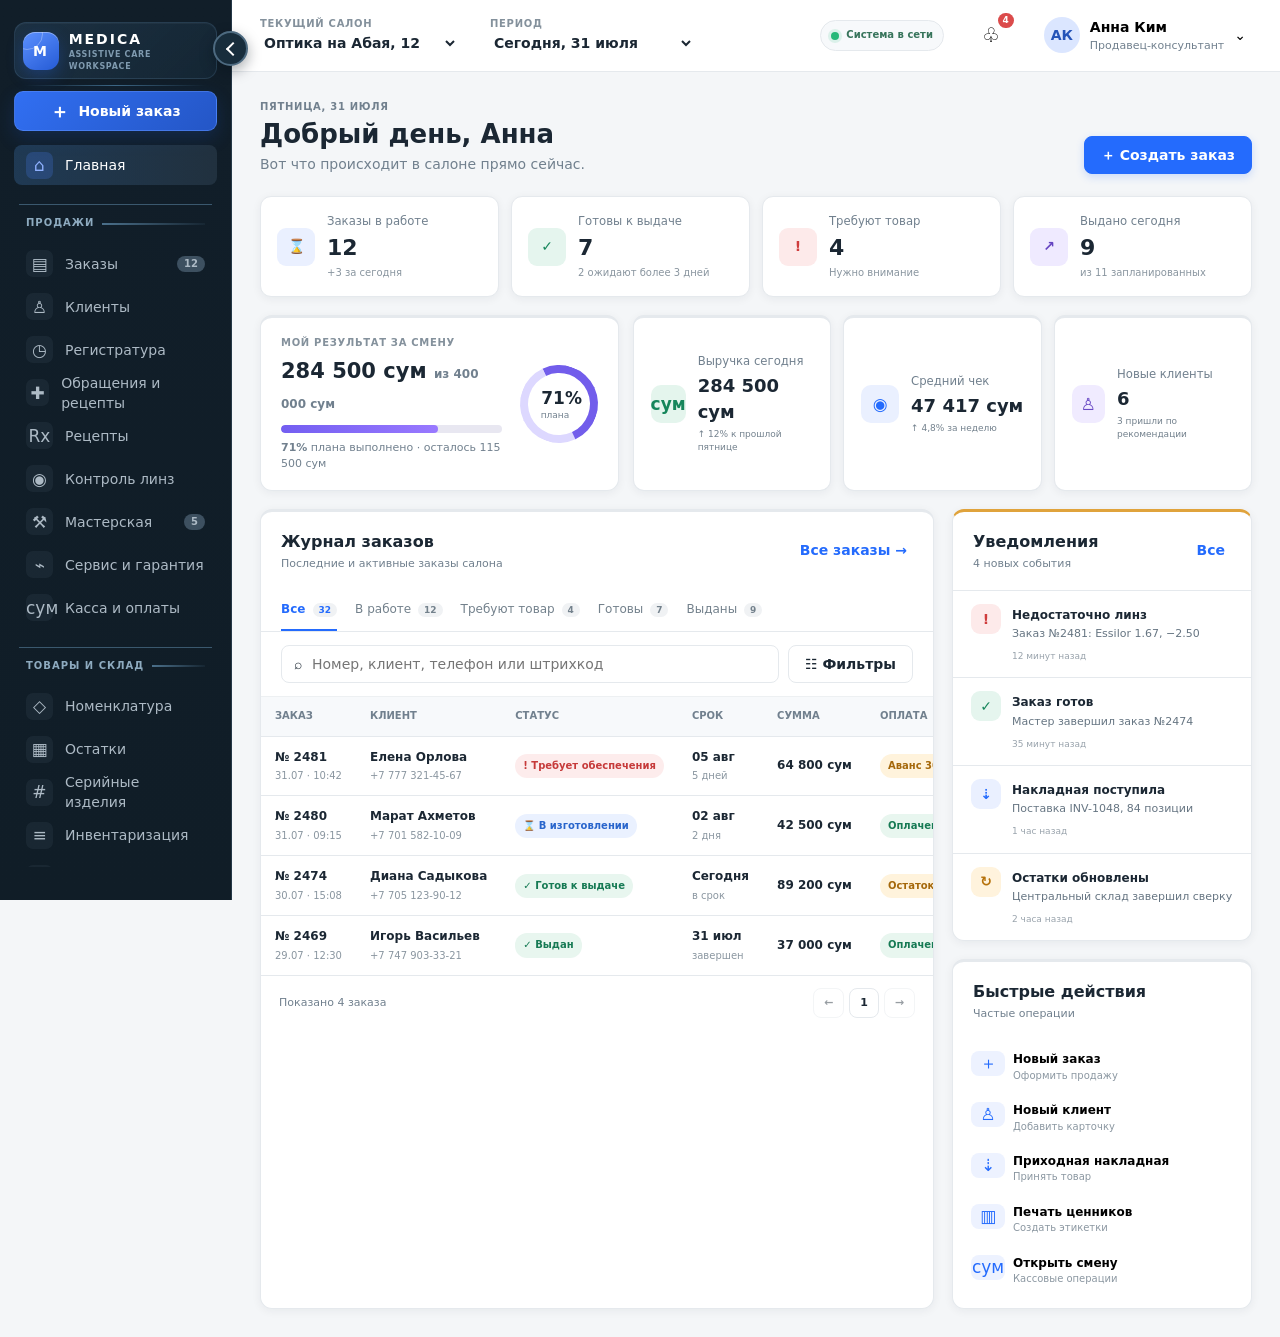
==== Optica-demo.html @ 78da9d7f "feat: expand demo for medical network operations" ====
<!doctype html>
<html lang="ru">
<head>
  <meta charset="UTF-8">
  <meta name="viewport" content="width=device-width, initial-scale=1.0">
  <meta name="description" content="Демо единой системы медицинской, розничной, складской и производственной сети">
  <title>Medica — единая система сети</title>
  <style>
:root{--nav:#14202b;--nav2:#1d2c39;--ink:#1b2733;--muted:#71808e;--line:#e5e9ed;--bg:#f4f6f8;--blue:#246bfd;--green:#1b9c68;--red:#db4b4b;--amber:#d58a16;--purple:#7457d9;--shadow:0 2px 10px rgba(24,39,55,.06)}
*{box-sizing:border-box}body{margin:0;background:var(--bg);color:var(--ink);font:14px/1.45 Inter,ui-sans-serif,system-ui,-apple-system,"Segoe UI",sans-serif}button,input,select,textarea{font:inherit}button{cursor:pointer}.app{min-height:100vh}.sidebar{position:fixed;inset:0 auto 0 0;width:232px;padding:22px 14px;background:var(--nav);color:#d6dee5;z-index:4;transition:.2s}.sidebar.collapsed{width:76px}.sidebar.collapsed .nav-label,.sidebar.collapsed .badge{display:none}.brand{display:flex;align-items:center;gap:10px;padding:0 10px 23px;font-weight:800;letter-spacing:1.5px;color:white}.brand-mark{display:grid;place-items:center;width:34px;height:34px;border-radius:11px;background:#3c77f3}.collapse{position:absolute;top:28px;right:-11px;width:23px;height:23px;border:1px solid #40505e;border-radius:50%;background:var(--nav2);color:white}.sidebar.collapsed .collapse{transform:rotate(180deg)}nav{display:flex;flex-direction:column;gap:3px}.nav-item{position:relative;display:flex;align-items:center;gap:12px;min-height:40px;padding:0 12px;border-radius:8px;color:#adbac5;text-decoration:none}.nav-item>span:first-child{width:20px;text-align:center;font-size:17px}.nav-item:hover,.nav-item.active{color:white;background:#263746}.nav-item.active:before{content:"";position:absolute;left:-14px;width:3px;height:22px;background:#4a82ff;border-radius:0 3px 3px 0}.nav-group{margin:17px 12px 5px;font-size:10px;font-weight:700;letter-spacing:1px;text-transform:uppercase;color:#637584}.badge{margin-left:auto;padding:1px 7px;border-radius:10px;background:#3d5060;font-size:10px}.connection{position:absolute;bottom:20px;display:flex;align-items:center;gap:8px;padding:0 12px;font-size:12px;color:#8da0ad}.connection i{width:8px;height:8px;border-radius:50%;background:#40c989;box-shadow:0 0 0 4px #21493e}main{margin-left:232px;transition:.2s}.sidebar.collapsed+main{margin-left:76px}.topbar{height:72px;padding:0 28px;display:flex;align-items:center;gap:32px;border-bottom:1px solid var(--line);background:white}.eyebrow{display:block;color:#84919c;font-size:10px;font-weight:700;letter-spacing:.7px;text-transform:uppercase}.select-like{padding:2px 0;border:0;background:none;color:var(--ink);font-weight:650}.top-spacer{flex:1}.icon-button{position:relative;border:0;background:transparent;font-size:20px}.notification-button b{position:absolute;top:-7px;right:-8px;padding:1px 5px;border-radius:10px;background:var(--red);color:white;font-size:9px}.profile{display:flex;align-items:center;gap:10px;border:0;background:none;text-align:left}.profile strong,.profile small{display:block}.profile small{color:var(--muted);font-size:11px}.avatar{display:grid;place-items:center;width:36px;height:36px;border-radius:50%;background:#dbe6ff;color:#2554b8;font-weight:750}.content{padding:28px;max-width:1680px;margin:auto}.page{display:none}.page.active{display:block}.page-heading{display:flex;align-items:end;justify-content:space-between;margin-bottom:22px}.page-heading h1{margin:4px 0;font-size:26px;line-height:1.2}.page-heading p{margin:0;color:var(--muted)}.primary,.secondary{min-height:38px;padding:0 16px;border-radius:8px;font-weight:650}.primary{border:1px solid var(--blue);background:var(--blue);color:white;box-shadow:0 3px 8px rgba(36,107,253,.2)}.secondary{border:1px solid #d9e0e5;background:white;color:#46525d}.metrics{display:grid;grid-template-columns:repeat(4,1fr) 1.2fr;gap:12px;margin-bottom:18px}.metric{display:flex;align-items:center;gap:12px;padding:16px;border:1px solid var(--line);border-radius:11px;background:white;box-shadow:var(--shadow);text-align:left}.metric:hover{border-color:#b9c8d7}.metric span:last-child{min-width:0}.metric small,.metric strong,.metric em{display:block}.metric small{color:var(--muted);white-space:nowrap}.metric strong{margin:2px 0;font-size:22px}.metric em{overflow:hidden;color:#89959f;font-size:10px;font-style:normal;text-overflow:ellipsis;white-space:nowrap}.metric-icon,.notice-icon{display:grid;place-items:center;flex:0 0 auto;border-radius:9px;font-weight:800}.metric-icon{width:38px;height:38px}.blue{color:#246bfd;background:#eaf0ff}.green{color:#16865b;background:#e5f5ee}.red{color:#cf3d3d;background:#fdeaea}.amber{color:#b6720b;background:#fff3dd}.purple{color:#6544c1;background:#efeaff}.dashboard-grid{display:grid;grid-template-columns:minmax(650px,1fr) 300px;gap:18px}.card{border:1px solid var(--line);border-radius:12px;background:white;box-shadow:var(--shadow)}.card-title{display:flex;align-items:center;justify-content:space-between;padding:18px 20px}.card-title h2{margin:0;font-size:16px}.card-title p{margin:3px 0 0;color:var(--muted);font-size:11px}.link-button{border:0;background:none;color:var(--blue);font-weight:650}.tabs{display:flex;gap:18px;padding:0 20px;border-bottom:1px solid var(--line)}.tab{padding:11px 0;border:0;border-bottom:2px solid transparent;background:none;color:#73818c;font-size:12px}.tab b{margin-left:3px;padding:2px 6px;border-radius:10px;background:#f0f2f4;font-size:9px}.tab.active{border-color:var(--blue);color:var(--blue);font-weight:700}.table-tools{display:flex;gap:9px;padding:13px 20px}.search{display:flex;align-items:center;gap:8px;flex:1;padding:0 12px;border:1px solid #dce2e6;border-radius:8px;color:#8996a1}.search input{width:100%;height:36px;border:0;outline:0}.table-wrap{overflow:auto}table{width:100%;border-collapse:collapse;white-space:nowrap}th,td{padding:12px 14px;border-top:1px solid #edf0f2;text-align:left}th{background:#fafbfc;color:#7d8994;font-size:10px;text-transform:uppercase}td{font-size:12px}td strong,td small{display:block}td small{margin-top:3px;color:#8a96a0;font-size:10px}.status,.payment{display:inline-flex;align-items:center;padding:5px 8px;border-radius:12px;font-size:10px;font-weight:700}.status.danger{color:#c63a3a;background:#fdecec}.status.info{color:#2965cc;background:#eaf1ff}.status.success,.payment.paid{color:#167a54;background:#e8f6ef}.payment.partial{color:#a5680b;background:#fff3dc}.dots{border:0;background:none;color:#82909c}.right-column{display:flex;flex-direction:column;gap:18px}.notice{display:flex;gap:11px;padding:13px 18px;border-top:1px solid #edf0f2}.notice-icon{width:30px;height:30px}.notice strong{font-size:12px}.notice p{margin:2px 0;color:#667582;font-size:11px}.notice small{color:#99a3ac;font-size:9px}.quick-actions{padding-bottom:10px}.quick-actions>button{display:grid;grid-template-columns:34px 1fr;column-gap:8px;width:calc(100% - 20px);margin:3px 10px;padding:8px;border:0;border-radius:8px;background:white;text-align:left}.quick-actions>button:hover{background:#f5f7f9}.quick-actions>button span{grid-row:1/3;display:grid;place-items:center;border-radius:8px;background:#edf2ff;color:var(--blue);font-size:17px}.quick-actions b{font-size:12px}.quick-actions small{color:#8b97a1;font-size:10px}.module-page{min-height:calc(100vh - 72px)}.empty-state{padding:70px;text-align:center}.empty-state>span{font-size:42px;color:#8091a0}.empty-state h2{margin-bottom:5px}.empty-state>p{max-width:600px;margin:0 auto;color:var(--muted)}.feature-list{display:flex;flex-wrap:wrap;justify-content:center;gap:8px;margin-top:24px}.feature-list span{padding:7px 11px;border-radius:15px;background:#edf2ff;color:#315fae;font-size:12px}dialog{width:min(680px,calc(100% - 30px));padding:0;border:0;border-radius:14px;box-shadow:0 24px 70px rgba(11,24,37,.28)}dialog::backdrop{background:rgba(11,23,34,.55)}dialog header,dialog footer{display:flex;align-items:center;justify-content:space-between;padding:18px 22px;border-bottom:1px solid var(--line)}dialog h2{margin:2px 0}dialog footer{justify-content:flex-end;gap:10px;border-top:1px solid var(--line);border-bottom:0}.steps{display:flex;justify-content:space-between;margin:0;padding:18px 22px;list-style:none;background:#f7f9fa}.steps li{color:#88949e;font-size:11px}.steps b{display:inline-grid;place-items:center;width:22px;height:22px;margin-right:4px;border-radius:50%;background:#dfe5e9}.steps .active{color:var(--blue);font-weight:700}.steps .active b{background:var(--blue);color:white}.form-section{padding:24px}.form-section h3{margin-top:0}.search.large{margin-bottom:15px}.client-row{display:flex;align-items:center;gap:10px;padding:12px;border:1px solid var(--line);border-radius:9px}.client-row div{flex:1}.client-row strong,.client-row small{display:block}.client-row small{color:var(--muted)}.form-section>.link-button{margin-top:14px}.toast{position:fixed;right:24px;bottom:24px;z-index:10;padding:12px 17px;border-radius:8px;background:#14202b;color:white;opacity:0;transform:translateY(15px);transition:.2s;pointer-events:none}.toast.show{opacity:1;transform:none}
@media(max-width:1150px){.metrics{grid-template-columns:repeat(3,1fr)}.dashboard-grid{grid-template-columns:1fr}.right-column{display:grid;grid-template-columns:1fr 1fr}}@media(max-width:780px){.sidebar{width:76px}.sidebar .nav-label,.sidebar .badge{display:none}main,.sidebar.collapsed+main{margin-left:76px}.topbar>div:nth-child(2),.profile span:nth-child(2){display:none}.content{padding:18px}.metrics{grid-template-columns:1fr 1fr}.dashboard-grid{display:block}.right-column{display:block}.right-column .card{margin-top:15px}.tabs{overflow:auto}.page-heading{align-items:flex-start;gap:15px}.page-heading h1{font-size:21px}}
.data-card{overflow:hidden}.module-toolbar{display:flex;gap:10px;padding:16px 18px;border-bottom:1px solid var(--line)}.module-toolbar .search{max-width:430px}.data-grid{display:grid;grid-template-columns:repeat(3,minmax(220px,1fr));gap:14px;padding:18px}.item-card{position:relative;padding:18px;border:1px solid var(--line);border-radius:10px;background:#fff}.item-card:hover{border-color:#b9c8d7;box-shadow:var(--shadow)}.item-card h3{margin:8px 0 2px;font-size:15px}.item-card p{margin:2px 0;color:var(--muted);font-size:12px}.item-card .item-meta{display:flex;justify-content:space-between;gap:8px;margin-top:15px;padding-top:12px;border-top:1px solid var(--line)}.item-card .item-actions{display:flex;gap:6px;margin-top:12px}.item-actions button{flex:1;padding:7px;border:1px solid var(--line);border-radius:7px;background:#fff;color:#52616d;font-size:11px}.item-actions button:hover{border-color:#aebbc5;background:#f8fafb}.tag{display:inline-flex;padding:4px 8px;border-radius:12px;background:#edf2ff;color:#315fae;font-size:10px;font-weight:700}.tag.green{background:#e5f5ee}.tag.amber{background:#fff3dd}.tag.red{background:#fdeaea}.empty-results{grid-column:1/-1;padding:50px;text-align:center;color:var(--muted)}.form-grid{display:grid;grid-template-columns:1fr 1fr;gap:15px}.form-grid label{display:flex;flex-direction:column;gap:6px;color:#596873;font-size:12px;font-weight:650}.form-grid label.full{grid-column:1/-1}.form-grid input,.form-grid select,.form-grid textarea{width:100%;min-height:40px;padding:9px 11px;border:1px solid #d7dfe5;border-radius:8px;background:#fff;color:var(--ink);outline:none}.form-grid input:focus,.form-grid select:focus,.form-grid textarea:focus{border-color:var(--blue);box-shadow:0 0 0 3px rgba(36,107,253,.1)}.form-error{min-height:18px;margin:12px 0 0;color:var(--red);font-size:12px}.profile-editor{display:grid;grid-template-columns:150px 1fr;gap:26px;padding:24px}.avatar-editor{display:flex;align-items:center;flex-direction:column;gap:8px;text-align:center}.avatar-large{width:90px;height:90px;background-size:cover;background-position:center;font-size:24px;cursor:pointer}.avatar-editor small{color:var(--muted);font-size:10px}.profile .avatar.has-image,.avatar-large.has-image{color:transparent;background-size:cover;background-position:center}.detail-list{display:grid;grid-template-columns:1fr 1fr;gap:12px}.detail-list div{padding:12px;border-radius:8px;background:#f5f7f9}.detail-list small,.detail-list strong{display:block}.detail-list small{color:var(--muted)}.analytics-grid{display:grid;grid-template-columns:repeat(4,1fr);gap:14px}.chart-card{padding:20px}.bars{display:flex;align-items:flex-end;gap:10px;height:170px;margin-top:20px}.bars i{flex:1;min-width:20px;border-radius:6px 6px 0 0;background:linear-gradient(#4d82f5,#285fd7)}.switch{display:flex;align-items:center;justify-content:space-between;padding:14px 0;border-bottom:1px solid var(--line)}.switch input{width:38px;height:20px}.file-drop{padding:30px;border:2px dashed #cfd8df;border-radius:10px;text-align:center;color:var(--muted)}
@media(max-width:1050px){.data-grid{grid-template-columns:1fr 1fr}.analytics-grid{grid-template-columns:1fr 1fr}}@media(max-width:680px){.data-grid,.form-grid,.profile-editor,.detail-list{grid-template-columns:1fr}.form-grid label.full{grid-column:auto}.profile-editor{justify-items:stretch}.analytics-grid{grid-template-columns:1fr}}
.topbar select.select-like{max-width:210px;appearance:auto}.table-footer{display:flex;align-items:center;justify-content:space-between;padding:12px 18px;border-top:1px solid var(--line);color:var(--muted);font-size:11px}.table-footer div{display:flex;gap:5px}.table-footer .secondary{min-height:30px;padding:0 10px}.table-footer button:disabled{cursor:not-allowed;opacity:.45}.work-board{display:grid;grid-template-columns:repeat(4,1fr);gap:12px}.work-column{min-height:420px;padding:12px;border-radius:11px;background:#e9edf1}.work-column header{display:flex;justify-content:space-between;margin-bottom:10px;padding:4px 2px;font-weight:750}.work-ticket{margin-bottom:10px;padding:14px;border:1px solid var(--line);border-radius:9px;background:white;box-shadow:var(--shadow)}.work-ticket h3{margin:5px 0;font-size:13px}.work-ticket p{margin:3px 0;color:var(--muted);font-size:11px}.work-ticket button{width:100%;margin-top:10px;padding:7px;border:1px solid #d6dfe5;border-radius:7px;background:#f8fafb;color:#41515e}.cash-actions{display:flex;gap:10px;margin:18px 0}.activity-list{margin-top:18px;border-top:1px solid var(--line)}.activity-row{display:flex;align-items:center;justify-content:space-between;padding:12px 0;border-bottom:1px solid var(--line)}.activity-row small,.activity-row strong{display:block}.activity-row small{color:var(--muted)}.role-grid{display:grid;grid-template-columns:repeat(3,1fr);gap:12px}.role-card{padding:18px}.role-card .avatar{margin-bottom:12px}.role-card h3{margin:4px 0}.role-card p{margin:2px 0;color:var(--muted);font-size:11px}@media(max-width:1100px){.work-board{grid-template-columns:1fr 1fr}.role-grid{grid-template-columns:1fr 1fr}}@media(max-width:680px){.work-board,.role-grid{grid-template-columns:1fr}}

</style>
  <style>
.sidebar{background:linear-gradient(180deg,#111e29 0%,#172938 58%,#101d27 100%);border-right:1px solid #253847}.sidebar nav{padding-bottom:58px}.sidebar-create{display:flex;align-items:center;justify-content:center;gap:9px;width:100%;min-height:40px;margin:0 0 14px;border:1px solid rgba(103,151,255,.45);border-radius:9px;background:linear-gradient(135deg,#316ff2,#2456c6);color:#fff;font-weight:750;box-shadow:0 7px 18px rgba(28,83,195,.22)}.sidebar-create>span:first-child{font-size:19px}.nav-group{display:flex;align-items:center;gap:8px;margin:16px 5px 5px;padding:11px 7px 5px;border-top:1px solid rgba(160,184,201,.13);color:#7892a5}.nav-group:after{content:"";height:1px;flex:1;background:rgba(160,184,201,.12)}.nav-item>span:first-child{display:grid;place-items:center;width:27px;height:27px;border-radius:7px;background:rgba(154,181,202,.07);transition:.2s}.nav-item:hover>span:first-child,.nav-item.active>span:first-child{background:rgba(74,130,255,.22);color:#8fb1ff}.nav-item.active{background:linear-gradient(90deg,rgba(62,116,174,.32),rgba(38,55,70,.75))}.connection{left:14px;right:14px;bottom:14px;padding:9px 12px;border:1px solid rgba(137,174,196,.12);border-radius:8px;background:#10212c}.sidebar.collapsed .sidebar-create{padding:0}.metrics{grid-template-columns:repeat(4,1fr)}
.performance-row{display:grid;grid-template-columns:1.1fr 1.9fr;gap:14px;margin-bottom:18px}.personal-kpi{display:flex;align-items:center;justify-content:space-between;padding:18px 20px;border-top:3px solid #6b5be7;background:linear-gradient(135deg,#fff 60%,#f1efff)}.kpi-copy{flex:1}.kpi-copy h2{margin:5px 0 8px;font-size:21px}.kpi-copy h2 small{color:var(--muted);font-size:12px;font-weight:600}.kpi-copy p{margin:7px 0 0;color:var(--muted);font-size:11px}.progress{height:8px;overflow:hidden;border-radius:8px;background:#e8e7f1}.progress i{display:block;height:100%;border-radius:8px;background:linear-gradient(90deg,#735ef1,#9979ff)}.kpi-ring{display:grid;place-items:center;width:78px;height:78px;margin-left:18px;border:8px solid #ddd8ff;border-top-color:#725deb;border-right-color:#725deb;border-radius:50%;transform:rotate(20deg)}.kpi-ring>*{transform:rotate(-20deg)}.kpi-ring strong{align-self:end;font-size:17px}.kpi-ring small{align-self:start;color:var(--muted);font-size:9px}.business-metrics{display:grid;grid-template-columns:repeat(3,1fr);gap:12px}.business-card{display:flex;align-items:center;gap:12px;padding:17px;border:1px solid var(--line);border-top:3px solid;border-radius:11px;background:#fff;box-shadow:var(--shadow)}.business-card>span{display:grid;place-items:center;width:38px;height:38px;border-radius:10px;font-size:17px;font-weight:800}.business-card small,.business-card strong,.business-card em{display:block}.business-card small{color:var(--muted)}.business-card strong{margin:3px 0;font-size:18px}.business-card em{color:#73818d;font-size:9px;font-style:normal}.tone-green{border-top-color:#24a873}.tone-green>span{color:#16865b;background:#e4f5ed}.tone-blue{border-top-color:#3478ed}.tone-blue>span{color:#246bfd;background:#eaf0ff}.tone-purple{border-top-color:#7b60dd}.tone-purple>span{color:#6848c4;background:#f0ebff}.orders-card{border-top:3px solid #3a78e8}.right-column>.card:first-child{border-top:3px solid #e0a33c}.quick-actions{border-top:3px solid #5e86d8}
.sms-button{display:inline-grid;place-items:center;width:31px;height:30px;border:1px solid #d4e0f5;border-radius:8px;background:#edf3ff;color:#2e66c4;font-size:14px}.sms-button:hover{background:#dfeaff}.sms-recipient{display:flex;align-items:center;gap:11px;margin-bottom:18px;padding:12px;border-radius:9px;background:#f3f6f9}.sms-recipient strong,.sms-recipient small{display:block}.sms-recipient small{color:var(--muted)}.sms-field{display:flex;flex-direction:column;gap:6px;margin:13px 0;color:#596873;font-size:12px;font-weight:650}.sms-field select,.sms-field textarea{padding:10px;border:1px solid #d7dfe5;border-radius:8px;resize:vertical}.sms-counter{display:flex;justify-content:space-between;color:var(--muted);font-size:10px}
.procurement-panel{margin-bottom:14px;padding:0;overflow:hidden;border-top:3px solid #e19b2f}.procurement-head{display:flex;align-items:center;justify-content:space-between;padding:18px 20px;background:linear-gradient(90deg,#fff9ef,#fff)}.procurement-head h2{margin:0;font-size:16px}.procurement-head p{margin:3px 0 0;color:var(--muted);font-size:11px}.procurement-list{display:grid;grid-template-columns:repeat(3,1fr);gap:10px;padding:0 18px 18px}.procurement-item{padding:13px;border:1px solid #f0dfc2;border-radius:9px;background:#fffdfa}.procurement-item strong,.procurement-item small{display:block}.procurement-item small{margin:3px 0 10px;color:var(--muted)}.procurement-item button{width:100%;padding:7px;border:1px solid #eccb91;border-radius:7px;background:#fff4df;color:#9b6513;font-weight:700}
.report-filterbar{display:flex;align-items:center;gap:10px;margin-bottom:14px;padding:13px 16px;border-left:4px solid #4c7fe8}.report-filterbar label{color:var(--muted);font-size:11px}.report-filterbar select{margin-left:6px;padding:7px 28px 7px 9px;border:1px solid var(--line);border-radius:7px;background:white}.analytics-grid .chart-card:nth-child(1){border-top:3px solid #2c9c70}.analytics-grid .chart-card:nth-child(2){border-top:3px solid #4279e8}.analytics-grid .chart-card:nth-child(3){border-top:3px solid #7c5bd9}.analytics-grid .chart-card:nth-child(4){border-top:3px solid #e19b35}.chart-delta{display:block;margin-top:4px;color:#16865b;font-size:10px}.chart-layout{display:grid;grid-template-columns:2fr 1fr;gap:14px;margin-top:14px}.line-chart{padding:20px;border-top:3px solid #4279e8}.chart-legend{display:flex;gap:18px;margin:8px 0;color:var(--muted);font-size:10px}.chart-legend i{display:inline-block;width:8px;height:8px;margin-right:5px;border-radius:50%}.line-svg{width:100%;height:230px}.donut-card{padding:20px;border-top:3px solid #7c5bd9}.donut{display:grid;place-items:center;width:150px;height:150px;margin:22px auto;border-radius:50%;background:conic-gradient(#3978e8 0 46%,#6f56d9 46% 74%,#26a775 74% 91%,#e4a33b 91%);position:relative}.donut:after{content:"";position:absolute;width:86px;height:86px;border-radius:50%;background:white}.donut strong{z-index:1;font-size:20px}.donut-legend{display:grid;grid-template-columns:1fr 1fr;gap:8px;font-size:10px}.donut-legend span:before{content:"";display:inline-block;width:7px;height:7px;margin-right:5px;border-radius:50%;background:#3978e8}.rank-table{margin-top:14px;border-top:3px solid #28a477}.rank-table td:first-child{font-weight:750}.module-page[data-theme="sales"] .page-heading{padding-left:14px;border-left:4px solid #3978e8}.module-page[data-theme="stock"] .page-heading{padding-left:14px;border-left:4px solid #df9c34}.module-page[data-theme="manage"] .page-heading{padding-left:14px;border-left:4px solid #775bd7}
@media(max-width:1200px){.performance-row{grid-template-columns:1fr}.business-metrics{grid-template-columns:repeat(3,1fr)}.chart-layout{grid-template-columns:1fr}.procurement-list{grid-template-columns:1fr 1fr}}@media(max-width:780px){.business-metrics,.procurement-list{grid-template-columns:1fr}.performance-row{display:block}.personal-kpi{margin-bottom:12px}.kpi-ring{display:none}}
.sidebar{overflow:visible}.sidebar nav{max-height:calc(100vh - 178px);padding-bottom:10px;overflow-y:auto;scrollbar-width:thin;scrollbar-color:#345168 transparent}.brand{position:relative;min-height:50px;margin:0 0 12px;padding:6px 8px;border:1px solid rgba(114,157,194,.18);border-radius:12px;background:linear-gradient(135deg,rgba(70,117,158,.22),rgba(25,48,65,.45));box-shadow:inset 0 1px rgba(255,255,255,.04)}.brand:after{content:"";position:absolute;inset:auto 10px -8px;height:1px;background:linear-gradient(90deg,transparent,#3c6685,transparent)}.brand-mark{position:relative;overflow:hidden;width:38px;height:38px;border-radius:12px;background:linear-gradient(145deg,#5c90ff,#255bd5);box-shadow:0 6px 16px rgba(34,87,199,.35),inset 0 1px rgba(255,255,255,.35)}.brand-mark:before{content:"";position:absolute;inset:-14px auto auto -12px;width:30px;height:30px;border:1px solid rgba(255,255,255,.3);border-radius:50%}.brand-mark i{position:relative;font-style:normal}.brand-copy{display:flex;flex-direction:column;gap:0}.brand-copy strong{font-size:14px;letter-spacing:2px}.brand-copy small{color:#7f9aaf;font-size:8px;font-weight:600;letter-spacing:.7px;text-transform:uppercase}.collapse{top:31px;right:-17px;display:grid;place-items:center;width:35px;height:35px;border:2px solid #4d6a80;background:#182d3c;box-shadow:0 5px 14px rgba(5,15,23,.35);font-size:21px;z-index:7}.collapse:hover{border-color:#7ea3bd;background:#234157}.nav-group{border-top:1px solid #3a586e;color:#8eabc0}.nav-group:after{height:2px;background:linear-gradient(90deg,#4b708b,rgba(75,112,139,.1))}.online-status{display:flex;align-items:center;gap:7px;padding:7px 10px;border:1px solid #dce7e2;border-radius:16px;background:#f2faf6;color:#37745b;font-size:10px;font-weight:700;white-space:nowrap}.online-status i{width:8px;height:8px;border-radius:50%;background:#25b878;box-shadow:0 0 0 3px rgba(37,184,120,.13)}.mobile-menu,.sidebar-overlay{display:none}
@media(max-width:780px){body{overflow-x:hidden}body.menu-open{overflow:hidden}.sidebar{width:min(82vw,300px)!important;transform:translateX(-105%);box-shadow:12px 0 35px rgba(8,20,29,.32);transition:transform .25s ease;z-index:20}.sidebar.open{transform:translateX(0)}.sidebar nav{max-height:calc(100vh - 174px)}.sidebar .nav-label,.sidebar .badge{display:flex!important}.sidebar .badge{margin-left:auto}.sidebar .collapse{top:20px;right:12px;width:38px;height:38px;transform:rotate(0)!important;font-size:0}.sidebar .collapse:after{content:"×";font-size:24px}.sidebar-create{justify-content:center}.sidebar-overlay{position:fixed;inset:0;z-index:19;background:rgba(11,23,32,.48);opacity:0;pointer-events:none;transition:opacity .25s;display:block}.sidebar.open~.sidebar-overlay{opacity:1;pointer-events:auto}main,.sidebar.collapsed+main{margin-left:0!important}.mobile-menu{display:grid;place-items:center;flex:0 0 auto;width:42px;height:42px;border:1px solid #d9e2e8;border-radius:10px;background:#f5f8fa;color:#1f3b4d;font-size:21px}.topbar{height:64px;padding:0 14px;gap:10px}.topbar>div:nth-of-type(1),.topbar>div:nth-of-type(2),.online-status span{display:none}.online-status{padding:7px}.content{padding:14px}.page-heading{flex-direction:column;align-items:stretch}.page-heading .primary{margin-top:12px}.metrics{grid-template-columns:1fr 1fr}.dashboard-grid{display:block}.orders-card{margin-bottom:14px}.right-column{display:block}.right-column .card{margin-top:14px}.table-tools{flex-wrap:wrap}.table-tools .search{min-width:100%}.top-spacer{flex:1}.profile{padding:0}.profile>span:nth-child(2){display:none}.notification-button{margin-left:2px}.brand{margin-right:42px}}
@media(max-width:430px){.metrics{grid-template-columns:1fr}.business-card{padding:14px}.personal-kpi{padding:15px}.page-heading h1{font-size:22px}.topbar{gap:7px}.online-status{display:none}.content{padding:11px}.tabs{padding:0 12px}.table-tools{padding:12px}.module-toolbar{flex-wrap:wrap}.module-toolbar .search{min-width:100%}.report-filterbar{align-items:stretch;flex-direction:column}.report-filterbar label{display:flex;justify-content:space-between;align-items:center}.report-filterbar select{max-width:62%}}

/* Responsive sidebar workspace */
.sidebar{transition:width .18s ease,transform .25s ease}.app main{transition:margin-left .18s ease}.app.sidebar-is-collapsed main,.sidebar.collapsed~main{margin-left:76px}.app.sidebar-is-collapsed .content{animation:workspace-expand .22s ease-out}@keyframes workspace-expand{from{opacity:.82;transform:translateX(-5px)}to{opacity:1;transform:none}}

/* Compact employee directory */
.employee-directory .data-grid{display:flex;flex-direction:column;gap:0;padding:0}.employee-row{display:grid;grid-template-columns:42px minmax(180px,1.2fr) minmax(170px,1fr) auto minmax(280px,.9fr);align-items:center;gap:14px;min-height:70px;padding:11px 16px;border:0;border-bottom:1px solid var(--line);border-radius:0}.employee-row:last-child{border-bottom:0}.employee-row:hover{background:rgba(74,126,222,.035);box-shadow:none}.employee-row .avatar{width:38px;height:38px}.employee-row h3{margin:0;font-size:13px}.employee-row p{margin:2px 0 0}.employee-salon small,.employee-salon strong{display:block}.employee-salon small{color:var(--muted);font-size:9px}.employee-salon strong{font-size:11px}.employee-row .item-actions{margin:0}.employee-row .item-actions button{padding:6px 8px}

/* Preferences and visual themes */
.settings-layout{display:grid;grid-template-columns:1fr 1fr;gap:14px}.settings-card{position:relative;padding:22px;border-top:3px solid var(--blue)}.settings-card:nth-child(2){border-top-color:var(--purple)}.settings-card>div:first-of-type{padding-left:48px}.settings-card h2{margin:3px 0}.settings-card p{margin:0;color:var(--muted);font-size:11px}.settings-icon{position:absolute;top:20px;left:20px;display:grid;place-items:center;width:36px;height:36px;border-radius:10px;background:#eaf0ff;color:var(--blue);font-size:18px}.settings-fields{display:grid;grid-template-columns:1fr 1fr;gap:12px;margin-top:22px}.settings-fields label{display:flex;flex-direction:column;gap:6px;color:var(--muted);font-size:11px}.settings-fields select{min-height:40px;padding:0 10px;border:1px solid var(--line);border-radius:8px;background:var(--card,#fff);color:var(--ink)}.theme-preview{display:flex;gap:9px;margin-top:16px}.theme-preview button{width:40px;height:28px;border:2px solid #fff;border-radius:8px;box-shadow:0 0 0 1px var(--line)}.theme-preview button:nth-child(1){background:#f4f6f8}.theme-preview button:nth-child(2){background:#eaf3fb}.theme-preview button:nth-child(3){background:#f7f1e8}.theme-preview button:nth-child(4){background:#202b36}.settings-switches{margin-top:16px}
:root[data-theme="soft"]{--bg:#eaf3fb;--line:#d6e4ef;--blue:#2775c9;--nav:#153047}:root[data-theme="warm"]{--bg:#f7f1e8;--line:#e8ddce;--blue:#a76527;--nav:#34281f}:root[data-theme="dark"]{--bg:#18222c;--ink:#e6edf3;--muted:#9babb8;--line:#394754;--blue:#6e9cff;--nav:#0e171f;--shadow:0 2px 12px rgba(0,0,0,.22)}:root[data-theme="dark"] body,:root[data-theme="dark"] main{background:var(--bg)}:root[data-theme="dark"] .card,:root[data-theme="dark"] .topbar,:root[data-theme="dark"] .metric,:root[data-theme="dark"] .business-card,:root[data-theme="dark"] .item-card,:root[data-theme="dark"] select,:root[data-theme="dark"] input,:root[data-theme="dark"] textarea,:root[data-theme="dark"] .secondary{background:#24313c;color:var(--ink)}:root[data-theme="dark"] th{background:#202b35}:root[data-theme="dark"] .detail-list div,:root[data-theme="dark"] .sms-recipient{background:#202b35}
@media(max-width:1000px){.employee-row{grid-template-columns:42px 1fr auto}.employee-salon{display:none}.employee-row .item-actions{grid-column:2/4}.settings-layout{grid-template-columns:1fr}}@media(max-width:780px){.app.sidebar-is-collapsed main,.sidebar.collapsed~main{margin-left:0!important}.employee-row{grid-template-columns:38px 1fr auto;gap:9px}.employee-row .item-actions{grid-column:1/-1;overflow-x:auto}.settings-fields{grid-template-columns:1fr}}

/* Complete theme system */
:root{--surface:#fff;--surface-2:#f7f9fb;--surface-3:#edf2f6;--control:#fff;--nav-start:#111e29;--nav-end:#101d27;--nav-text:#d6dee5;--chart-grid:#e8edf2;--backdrop:rgba(11,23,34,.55)}
:root[data-theme="soft"]{--bg:#eaf3fb;--surface:#f8fcff;--surface-2:#eef7fd;--surface-3:#dcecf7;--control:#fff;--ink:#173149;--muted:#678096;--line:#cfdfeb;--blue:#2775c9;--purple:#6f65d8;--nav-start:#15334b;--nav-end:#10283c;--nav-text:#d9eaf6;--chart-grid:#d4e5f0}
:root[data-theme="warm"]{--bg:#f7f1e8;--surface:#fffaf3;--surface-2:#f8efe3;--surface-3:#eadfce;--control:#fffdf8;--ink:#3a2b20;--muted:#806d5d;--line:#e6d8c7;--blue:#a76527;--purple:#9a5e78;--nav-start:#3a2d24;--nav-end:#251c17;--nav-text:#f1e4d7;--chart-grid:#e8dccc}
:root[data-theme="dark"]{--bg:#141d26;--surface:#202c37;--surface-2:#19242e;--surface-3:#2d3c49;--control:#263440;--ink:#e8eef4;--muted:#9babb8;--line:#394957;--blue:#79a5ff;--green:#45c58c;--red:#ff7777;--amber:#eeb356;--purple:#aa91ff;--shadow:0 3px 16px rgba(0,0,0,.24);--nav-start:#0b131a;--nav-end:#101c25;--nav-text:#dbe6ee;--chart-grid:#364653;--backdrop:rgba(0,0,0,.7)}
html,body,main,.content,.module-page{background:var(--bg);color:var(--ink)}body,.card,.topbar,.metric,.business-card,.item-card,dialog,.secondary,input,select,textarea,.search,.work-ticket,.procurement-item,.report-filterbar,.settings-card,.employee-row{transition:background-color .18s ease,color .18s ease,border-color .18s ease}.card,.metric,.business-card,.item-card,dialog,.work-ticket,.procurement-item{background:var(--surface);color:var(--ink);border-color:var(--line)}.topbar{background:var(--surface);border-color:var(--line)}input,select,textarea,.secondary,.search,.form-grid input,.form-grid select,.form-grid textarea,.sms-field select,.sms-field textarea,.settings-fields select{background:var(--control);color:var(--ink);border-color:var(--line)}th,.steps,.detail-list div,.sms-recipient,.activity-row:hover{background:var(--surface-2);color:var(--muted)}td,.tabs,.notice,.activity-list,.item-card .item-meta{border-color:var(--line)}.sidebar{background:linear-gradient(180deg,var(--nav-start),var(--nav-end));color:var(--nav-text)}.work-column{background:var(--surface-3)}dialog::backdrop{background:var(--backdrop)}.donut:after{background:var(--surface)}.line-svg g[stroke="#e8edf2"]{stroke:var(--chart-grid)}.online-status{background:var(--surface-2);border-color:var(--line)}:root[data-theme="dark"] .blue,:root[data-theme="dark"] .metric-icon.blue{background:#263d63}:root[data-theme="dark"] .green,:root[data-theme="dark"] .status.success{background:#203f35}:root[data-theme="dark"] .amber{background:#493a22}:root[data-theme="dark"] .red,:root[data-theme="dark"] .status.danger{background:#4b2c30}:root[data-theme="dark"] .purple{background:#393151}:root[data-theme="dark"] .payment.partial{background:#493a22;color:#ffd080}:root[data-theme="dark"] .payment.paid{background:#203f35;color:#74dda9}

/* Centered sidebar control */
.collapse{display:grid!important;place-items:center!important;padding:0!important;line-height:1!important;font-size:0!important;text-indent:0}.collapse:before{content:"";display:block;width:8px;height:8px;border-left:2px solid currentColor;border-bottom:2px solid currentColor;transform:translateX(2px) rotate(45deg)}.sidebar.collapsed .collapse{transform:none}.sidebar.collapsed .collapse:before{transform:translateX(-2px) rotate(225deg)}

/* Multi-specialty workspace */
.care-summary{display:grid;grid-template-columns:repeat(5,1fr);gap:10px;margin-bottom:14px}.care-summary article{display:flex;align-items:center;gap:10px;padding:14px}.care-summary article>span{display:grid;place-items:center;width:34px;height:34px;border-radius:9px;background:var(--surface-3);color:var(--blue);font-size:17px}.care-summary small,.care-summary strong{display:block}.care-summary small{color:var(--muted);font-size:10px}.operations-card{overflow:hidden}.operations-card .module-toolbar select{padding:0 10px;border:1px solid var(--line);border-radius:8px;background:var(--control);color:var(--ink)}.operations-table td{vertical-align:middle}.mini-progress{width:120px;height:5px;margin:5px 0;border-radius:6px;background:var(--surface-3)}.mini-progress i{display:block;height:100%;border-radius:6px;background:linear-gradient(90deg,var(--blue),var(--purple))}.patient-card{padding:0;overflow:hidden}.patient-head{display:flex;align-items:center;gap:10px;padding:15px}.patient-head>div{flex:1}.patient-head h3{margin:0}.patient-head .tag{align-self:flex-start}.patient-facts{display:grid;grid-template-columns:1fr 2fr 1.2fr .5fr;gap:8px;padding:12px 15px;background:var(--surface-2)}.patient-facts small,.patient-facts b{display:block}.patient-facts small{color:var(--muted);font-size:9px}.patient-facts b{margin-top:2px;font-size:10px}.patient-alert{margin:12px 15px 0;padding:7px 9px;border-radius:7px;background:rgba(224,157,46,.12);color:var(--amber);font-size:10px}.patient-card .item-actions{padding:0 15px 15px}.patient-timeline{position:relative;padding-left:18px}.patient-timeline:before{content:"";position:absolute;top:4px;bottom:4px;left:5px;width:2px;background:var(--line)}.patient-timeline article{position:relative;margin-bottom:12px;padding:13px;border:1px solid var(--line);border-radius:9px;background:var(--surface-2)}.patient-timeline article:before{content:"";position:absolute;left:-18px;top:17px;width:9px;height:9px;border:2px solid var(--surface);border-radius:50%;background:var(--blue)}.patient-timeline p{margin:3px 0}.patient-timeline small{color:var(--muted)}
.cash-dashboard{display:grid;grid-template-columns:.8fr 1.2fr;gap:14px}.shift-card{display:flex;align-items:flex-start;justify-content:space-between;padding:20px}.shift-card h2,.payment-search h2{margin:4px 0}.shift-card p{margin:0;color:var(--muted)}.payment-search{padding:20px}.payment-search .search{height:42px;margin-top:12px}.cash-kpis{display:grid;grid-template-columns:repeat(5,1fr);gap:10px;margin:14px 0}.cash-kpis article{padding:16px;border-top:3px solid}.cash-kpis small,.cash-kpis strong,.cash-kpis span{display:block}.cash-kpis small,.cash-kpis span{color:var(--muted);font-size:10px}.cash-kpis strong{margin:4px 0;font-size:18px}.tone-red{border-top-color:var(--red)!important}.cash-register{overflow:hidden}
@media(max-width:1200px){.care-summary,.cash-kpis{grid-template-columns:repeat(3,1fr)}.patient-facts{grid-template-columns:1fr 1fr}}@media(max-width:780px){.care-summary,.cash-kpis,.cash-dashboard{grid-template-columns:1fr}.operations-card .module-toolbar select{width:100%;min-height:38px}.patient-facts{grid-template-columns:1fr}.care-summary article{padding:11px}}
.workshop-command{display:flex;align-items:center;justify-content:space-between;margin-bottom:14px;padding:18px 20px}.workshop-command h2{margin:3px 0}.workshop-command p{margin:0;color:var(--muted)}.workshop-stats{display:flex;gap:20px}.workshop-stats span{color:var(--muted);font-size:10px;text-align:center}.workshop-stats b{display:block;color:var(--ink);font-size:18px}.advanced-board .work-column{padding:10px}.advanced-board .work-column header b{display:grid;place-items:center;min-width:24px;height:24px;border-radius:12px;background:var(--surface);color:var(--ink)}.advanced-ticket{padding:12px}.ticket-top{display:flex;align-items:center;justify-content:space-between}.ticket-top small{color:var(--muted)}.advanced-ticket h3{margin:9px 0 2px}.ticket-client{margin-bottom:10px!important}.ticket-info{display:grid;grid-template-columns:1fr 1fr;gap:7px;margin:9px 0}.ticket-info span{padding:7px;border-radius:7px;background:var(--surface-2)}.ticket-info small,.ticket-info b{display:block}.ticket-info small,.responsible small{color:var(--muted);font-size:8px}.ticket-info b,.responsible b{font-size:10px}.responsible{display:flex;align-items:center;gap:8px;margin:9px 0}.responsible .avatar{width:28px;height:28px;font-size:9px}.advanced-ticket .mini-progress{width:100%}@media(max-width:780px){.workshop-command{align-items:flex-start;flex-direction:column;gap:14px}.workshop-stats{width:100%;justify-content:space-between}}
.inventory-kpis{display:grid;grid-template-columns:repeat(5,1fr);gap:10px;margin-bottom:14px}.inventory-kpis article{display:flex;align-items:center;gap:10px;padding:15px}.inventory-kpis article>span{display:grid;place-items:center;width:34px;height:34px;border-radius:9px;background:var(--surface-3);color:var(--blue);font-weight:800}.inventory-kpis small,.inventory-kpis strong,.inventory-kpis em{display:block}.inventory-kpis small,.inventory-kpis em{color:var(--muted);font-size:9px;font-style:normal}.inventory-kpis strong{font-size:19px}.inventory-register{overflow:hidden}.inventory-register .module-toolbar select{padding:0 10px;border:1px solid var(--line);border-radius:8px;background:var(--control);color:var(--ink)}@media(max-width:1100px){.inventory-kpis{grid-template-columns:repeat(3,1fr)}}@media(max-width:780px){.inventory-kpis{grid-template-columns:1fr 1fr}.inventory-register .module-toolbar select{width:100%;min-height:38px}}@media(max-width:430px){.inventory-kpis{grid-template-columns:1fr}}

@media(max-width:780px){.sidebar .collapse:before{display:none}}

/* Network-scale modules and complete theme contrast */
.scale-kpis{display:grid;grid-template-columns:repeat(4,1fr);gap:12px;margin-bottom:14px}.scale-kpis article{position:relative;overflow:hidden;padding:17px 18px}.scale-kpis small,.scale-kpis strong,.scale-kpis span{display:block}.scale-kpis small{color:var(--muted);font-size:10px;text-transform:uppercase}.scale-kpis strong{margin:4px 0;font-size:21px}.scale-kpis span{color:var(--muted);font-size:10px}.tone-dot{position:absolute;right:14px;top:14px;width:9px;height:9px;border-radius:50%}.tone-dot.tone-blue{background:var(--blue)}.tone-dot.tone-green{background:var(--green)}.tone-dot.tone-amber{background:var(--amber)}.tone-dot.tone-purple{background:var(--purple)}.tone-dot.tone-red{background:var(--red)}
.table-action{padding:7px 10px;border:1px solid var(--line);border-radius:7px;background:var(--control);color:var(--ink)}.schedule-board,.clinical-table,.reminder-center{overflow:hidden}.reminder-list article{display:grid;grid-template-columns:40px minmax(180px,1fr) 140px 160px;align-items:center;gap:12px;padding:13px 18px;border-top:1px solid var(--line)}.reminder-list small{display:block;color:var(--muted)}.danger-text{color:var(--red)}
.inventory-layout{display:grid;grid-template-columns:1.4fr 1fr;gap:14px}.audit-card,.abc-card{padding:20px}.big-progress,.abc-row span{overflow:hidden;height:9px;border-radius:8px;background:var(--surface-3)}.big-progress i,.abc-row i{display:block;height:100%;background:linear-gradient(90deg,var(--blue),var(--purple))}.audit-stats{display:grid;grid-template-columns:repeat(4,1fr);gap:8px;margin:18px 0}.audit-stats span{padding:12px;border-radius:9px;background:var(--surface-2)}.audit-stats small,.audit-stats b{display:block}.audit-stats small{color:var(--muted)}.abc-row{display:grid;grid-template-columns:28px 1fr 42px;align-items:center;gap:10px;padding:13px 0;border-top:1px solid var(--line)}.abc-row>div strong,.abc-row>div span{display:block}.abc-row span{margin-top:6px;height:6px}.abc-row small{text-align:right;color:var(--muted)}
.branch-grid{display:grid;grid-template-columns:repeat(2,1fr);gap:14px}.branch-card{padding:20px}.branch-card header{display:flex;justify-content:space-between}.branch-icon{display:grid;place-items:center;width:40px;height:40px;border-radius:11px;background:var(--surface-3);color:var(--blue);font-size:20px}.branch-card h3{margin:15px 0 4px}.branch-card p{margin:0;color:var(--muted)}.branch-card>div{display:grid;grid-template-columns:1fr 1fr;gap:10px;margin:17px 0}.branch-card>div span{padding:11px;border-radius:8px;background:var(--surface-2)}.branch-card small,.branch-card b{display:block}.branch-card small{color:var(--muted)}
:root[data-theme] .module-toolbar,:root[data-theme] .card-title,:root[data-theme] dialog header,:root[data-theme] dialog footer{border-color:var(--line)}:root[data-theme] .item-actions button,:root[data-theme] .work-ticket button,:root[data-theme] .quick-actions>button,:root[data-theme] .tab,:root[data-theme] .link-button,:root[data-theme] .dots,:root[data-theme] .icon-button,:root[data-theme] .profile{color:var(--ink)}:root[data-theme] .item-actions button,:root[data-theme] .work-ticket button,:root[data-theme] .quick-actions>button{background:var(--control);border-color:var(--line)}:root[data-theme] .quick-actions>button:hover,:root[data-theme] .item-actions button:hover{background:var(--surface-2)}:root[data-theme] .tag,:root[data-theme] .feature-list span,:root[data-theme] .settings-icon{background:var(--surface-3);color:var(--blue)}:root[data-theme] .status.info{background:color-mix(in srgb,var(--blue) 16%,var(--surface));color:var(--blue)}:root[data-theme] .status.success,:root[data-theme] .tag.green{background:color-mix(in srgb,var(--green) 17%,var(--surface));color:var(--green)}:root[data-theme] .status.danger,:root[data-theme] .tag.red{background:color-mix(in srgb,var(--red) 17%,var(--surface));color:var(--red)}:root[data-theme] .tag.amber{background:color-mix(in srgb,var(--amber) 18%,var(--surface));color:var(--amber)}:root[data-theme] .search{background:var(--control);border-color:var(--line)}:root[data-theme] .search input{background:transparent;color:var(--ink)}:root[data-theme] .select-like{color:var(--ink)}:root[data-theme] td,:root[data-theme] th{border-color:var(--line)}:root[data-theme] .toast{background:var(--ink);color:var(--surface)}
:root[data-theme] .notice p,:root[data-theme] .notice small,:root[data-theme] td small,:root[data-theme] .quick-actions small,:root[data-theme] .metric em,:root[data-theme] .form-grid label,:root[data-theme] .table-footer,:root[data-theme] .eyebrow{color:var(--muted)}:root[data-theme] .tab b{background:var(--surface-3);color:var(--muted)}:root[data-theme] .avatar{background:var(--surface-3);color:var(--blue)}:root[data-theme] .primary{color:#fff}:root[data-theme] .notification-button b{color:#fff}:root[data-theme] option{background:var(--control);color:var(--ink)}:root[data-theme] ::placeholder{color:color-mix(in srgb,var(--muted) 78%,transparent)}
@media(max-width:1100px){.scale-kpis{grid-template-columns:1fr 1fr}.inventory-layout{grid-template-columns:1fr}}@media(max-width:780px){.branch-grid{grid-template-columns:1fr}.reminder-list article{grid-template-columns:38px 1fr}.reminder-list article>strong,.reminder-list article>button{grid-column:2}.scale-kpis{grid-template-columns:1fr 1fr}.audit-stats{grid-template-columns:1fr 1fr}}@media(max-width:430px){.scale-kpis{grid-template-columns:1fr}}
.theme-preview button.active{outline:3px solid var(--blue);outline-offset:2px}

</style>
</head>
<body>
  <div class="app">
    <aside class="sidebar" id="sidebar">
      <div class="brand"><span class="brand-mark"><i>M</i></span><span class="brand-copy nav-label"><strong>MEDICA</strong><small>Assistive care workspace</small></span></div>
      <button class="collapse" id="collapseSidebar" aria-label="Свернуть меню"></button>
      <button class="sidebar-create" data-open-order><span>＋</span><span class="nav-label">Новый заказ</span></button>
      <nav aria-label="Основная навигация">
        <a class="nav-item active" href="#dashboard" data-page="dashboard"><span>⌂</span><span class="nav-label">Главная</span></a>
        <p class="nav-group nav-label">Продажи</p>
        <a class="nav-item" href="#orders" data-page="orders"><span>▤</span><span class="nav-label">Заказы</span><b class="badge">12</b></a>
        <a class="nav-item" href="#clients" data-page="clients"><span>♙</span><span class="nav-label">Клиенты</span></a>
        <a class="nav-item" href="#registry" data-page="registry"><span>◷</span><span class="nav-label">Регистратура</span></a>
        <a class="nav-item" href="#encounters" data-page="encounters"><span>✚</span><span class="nav-label">Обращения и рецепты</span></a>
        <a class="nav-item" href="#prescriptions" data-page="prescriptions"><span>Rx</span><span class="nav-label">Рецепты</span></a>
        <a class="nav-item" href="#lenscare" data-page="lenscare"><span>◉</span><span class="nav-label">Контроль линз</span></a>
        <a class="nav-item" href="#production" data-page="production"><span>⚒</span><span class="nav-label">Мастерская</span><b class="badge">5</b></a>
        <a class="nav-item" href="#service" data-page="service"><span>⌁</span><span class="nav-label">Сервис и гарантия</span></a>
        <a class="nav-item" href="#cash" data-page="cash"><span>сум</span><span class="nav-label">Касса и оплаты</span></a>
        <p class="nav-group nav-label">Товары и склад</p>
        <a class="nav-item" href="#catalog" data-page="catalog"><span>◇</span><span class="nav-label">Номенклатура</span></a>
        <a class="nav-item" href="#stock" data-page="stock"><span>▦</span><span class="nav-label">Остатки</span></a>
        <a class="nav-item" href="#serials" data-page="serials"><span>#</span><span class="nav-label">Серийные изделия</span></a>
        <a class="nav-item" href="#inventory" data-page="inventory"><span>≡</span><span class="nav-label">Инвентаризация</span></a>
        <a class="nav-item" href="#invoices" data-page="invoices"><span>⇄</span><span class="nav-label">Накладные</span></a>
        <a class="nav-item" href="#suppliers" data-page="suppliers"><span>♜</span><span class="nav-label">Поставщики и закупки</span></a>
        <a class="nav-item" href="#labels" data-page="labels"><span>▥</span><span class="nav-label">Штрихкоды и ценники</span></a>
        <a class="nav-item" href="#wholesale" data-page="wholesale"><span>▣</span><span class="nav-label">Оптовые продажи</span></a>
        <a class="nav-item" href="#installments" data-page="installments"><span>сум</span><span class="nav-label">Рассрочки</span></a>
        <p class="nav-group nav-label">Управление</p>
        <a class="nav-item" href="#branches" data-page="branches"><span>⌂</span><span class="nav-label">Филиалы сети</span></a>
        <a class="nav-item" href="#equipment" data-page="equipment"><span>⚙</span><span class="nav-label">Оборудование</span></a>
        <a class="nav-item" href="#reports" data-page="reports"><span>▥</span><span class="nav-label">Отчеты</span></a>
        <a class="nav-item" href="#analytics" data-page="analytics"><span>⌁</span><span class="nav-label">Аналитика</span></a>
        <a class="nav-item" href="#directories" data-page="directories"><span>☷</span><span class="nav-label">Справочники</span></a>
        <a class="nav-item" href="#employees" data-page="employees"><span>♟</span><span class="nav-label">Сотрудники и роли</span></a>
        <a class="nav-item" href="#settings" data-page="settings"><span>⚙</span><span class="nav-label">Настройки</span></a>
      </nav>
    </aside>
    <div class="sidebar-overlay" id="sidebarOverlay"></div>

    <main>
      <header class="topbar">
        <button class="mobile-menu" id="mobileMenu" aria-label="Открыть меню">☰</button>
        <div>
          <span class="eyebrow">Текущий салон</span>
          <select class="select-like" id="salonSelect" aria-label="Текущий салон"><option>Оптика на Абая, 12</option><option>Оптика в Mega Center</option><option>Центральный склад</option></select>
        </div>
        <div>
          <span class="eyebrow">Период</span>
          <select class="select-like" id="periodSelect" aria-label="Период"><option>Сегодня, 31 июля</option><option>Последние 7 дней</option><option>Текущий месяц</option><option>Произвольный период</option></select>
        </div>
        <div class="top-spacer"></div>
        <div class="online-status" title="Все сервисы доступны"><i></i><span>Система в сети</span></div>
        <button class="icon-button notification-button" aria-label="Уведомления">♧<b>4</b></button>
        <button class="profile" id="profileButton"><span class="avatar" id="headerAvatar">АК</span><span><strong id="headerName">Анна Ким</strong><small id="headerRole">Продавец-консультант</small></span><span>⌄</span></button>
      </header>

      <section class="content page active" id="dashboard">
        <div class="page-heading">
          <div><p class="eyebrow">Пятница, 31 июля</p><h1>Добрый день, Анна</h1><p>Вот что происходит в салоне прямо сейчас.</p></div>
          <button class="primary" data-open-order>＋ Создать заказ</button>
        </div>

        <div class="metrics">
          <button class="metric" data-filter="В работе"><span class="metric-icon blue">⌛</span><span><small>Заказы в работе</small><strong>12</strong><em>+3 за сегодня</em></span></button>
          <button class="metric" data-filter="Готов"><span class="metric-icon green">✓</span><span><small>Готовы к выдаче</small><strong>7</strong><em>2 ожидают более 3 дней</em></span></button>
          <button class="metric" data-filter="Требует обеспечения"><span class="metric-icon red">!</span><span><small>Требуют товар</small><strong>4</strong><em>Нужно внимание</em></span></button>
          <button class="metric" data-filter="Выдан"><span class="metric-icon purple">↗</span><span><small>Выдано сегодня</small><strong>9</strong><em>из 11 запланированных</em></span></button>
        </div>

        <div class="performance-row">
          <section class="card personal-kpi">
            <div class="kpi-copy"><span class="eyebrow">Мой результат за смену</span><h2><span id="personalSales">284 500 сум</span> <small>из 400 000 сум</small></h2><div class="progress"><i id="personalProgress" style="width:71%"></i></div><p><b id="personalPercent">71%</b> плана выполнено · осталось <span id="personalRemaining">115 500 сум</span></p></div>
            <div class="kpi-ring"><strong id="personalRing">71%</strong><small>плана</small></div>
          </section>
          <section class="business-metrics">
            <article class="business-card tone-green"><span>сум</span><div><small>Выручка сегодня</small><strong id="dailyRevenue">284 500 сум</strong><em>↑ 12% к прошлой пятнице</em></div></article>
            <article class="business-card tone-blue"><span>◉</span><div><small>Средний чек</small><strong id="averageCheck">47 417 сум</strong><em>↑ 4,8% за неделю</em></div></article>
            <article class="business-card tone-purple"><span>♙</span><div><small>Новые клиенты</small><strong id="newClients">6</strong><em>3 пришли по рекомендации</em></div></article>
          </section>
        </div>

        <div class="dashboard-grid">
          <section class="card orders-card">
            <div class="card-title"><div><h2>Журнал заказов</h2><p>Последние и активные заказы салона</p></div><button class="link-button">Все заказы →</button></div>
            <div class="tabs" role="tablist">
              <button class="tab active" data-filter="Все">Все <b>32</b></button>
              <button class="tab" data-filter="В работе">В работе <b>12</b></button>
              <button class="tab" data-filter="Требует обеспечения">Требуют товар <b>4</b></button>
              <button class="tab" data-filter="Готов">Готовы <b>7</b></button>
              <button class="tab" data-filter="Выдан">Выданы <b>9</b></button>
            </div>
            <div class="table-tools">
              <label class="search">⌕ <input id="orderSearch" type="search" placeholder="Номер, клиент, телефон или штрихкод"></label>
              <button class="secondary" id="openFilters">☷ Фильтры</button>
            </div>
            <div class="table-wrap">
              <table>
                <thead><tr><th>Заказ</th><th>Клиент</th><th>Статус</th><th>Срок</th><th>Сумма</th><th>Оплата</th><th>Связь</th><th></th></tr></thead>
                <tbody id="ordersBody">
                  <tr data-status="Требует обеспечения"><td><strong>№ 2481</strong><small>31.07 · 10:42</small></td><td><strong>Елена Орлова</strong><small>+7 777 321-45-67</small></td><td><span class="status danger">! Требует обеспечения</span></td><td><strong>05 авг</strong><small>5 дней</small></td><td><strong>64 800 сум</strong></td><td><span class="payment partial">Аванс 30 000 сум</span></td><td><button class="dots">•••</button></td></tr>
                  <tr data-status="В работе"><td><strong>№ 2480</strong><small>31.07 · 09:15</small></td><td><strong>Марат Ахметов</strong><small>+7 701 582-10-09</small></td><td><span class="status info">⌛ В изготовлении</span></td><td><strong>02 авг</strong><small>2 дня</small></td><td><strong>42 500 сум</strong></td><td><span class="payment paid">Оплачено</span></td><td><button class="dots">•••</button></td></tr>
                  <tr data-status="Готов"><td><strong>№ 2474</strong><small>30.07 · 15:08</small></td><td><strong>Диана Садыкова</strong><small>+7 705 123-90-12</small></td><td><span class="status success">✓ Готов к выдаче</span></td><td><strong>Сегодня</strong><small>в срок</small></td><td><strong>89 200 сум</strong></td><td><span class="payment partial">Остаток 44 600 сум</span></td><td><button class="dots">•••</button></td></tr>
                  <tr data-status="Выдан"><td><strong>№ 2469</strong><small>29.07 · 12:30</small></td><td><strong>Игорь Васильев</strong><small>+7 747 903-33-21</small></td><td><span class="status success">✓ Выдан</span></td><td><strong>31 июл</strong><small>завершен</small></td><td><strong>37 000 сум</strong></td><td><span class="payment paid">Оплачено</span></td><td><button class="dots">•••</button></td></tr>
                </tbody>
              </table>
            </div>
            <div class="table-footer"><span id="ordersShown">Показано 4 заказа</span><div><button class="secondary" disabled>←</button><button class="secondary">1</button><button class="secondary" disabled>→</button></div></div>
          </section>

          <aside class="right-column">
            <section class="card">
              <div class="card-title"><div><h2>Уведомления</h2><p>4 новых события</p></div><button class="link-button">Все</button></div>
              <div class="notice"><span class="notice-icon red">!</span><div><strong>Недостаточно линз</strong><p>Заказ №2481: Essilor 1.67, −2.50</p><small>12 минут назад</small></div></div>
              <div class="notice"><span class="notice-icon green">✓</span><div><strong>Заказ готов</strong><p>Мастер завершил заказ №2474</p><small>35 минут назад</small></div></div>
              <div class="notice"><span class="notice-icon blue">⇣</span><div><strong>Накладная поступила</strong><p>Поставка INV-1048, 84 позиции</p><small>1 час назад</small></div></div>
              <div class="notice"><span class="notice-icon amber">↻</span><div><strong>Остатки обновлены</strong><p>Центральный склад завершил сверку</p><small>2 часа назад</small></div></div>
            </section>
            <section class="card quick-actions">
              <div class="card-title"><div><h2>Быстрые действия</h2><p>Частые операции</p></div></div>
              <button data-open-order><span>＋</span><b>Новый заказ</b><small>Оформить продажу</small></button>
              <button data-quick="client"><span>♙</span><b>Новый клиент</b><small>Добавить карточку</small></button>
              <button data-quick="invoice"><span>⇣</span><b>Приходная накладная</b><small>Принять товар</small></button>
              <button data-quick="labels"><span>▥</span><b>Печать ценников</b><small>Создать этикетки</small></button>
              <button data-quick="shift"><span>сум</span><b>Открыть смену</b><small>Кассовые операции</small></button>
            </section>
          </aside>
        </div>
      </section>

      <section class="content page module-page" id="modulePage">
        <div class="page-heading"><div><p class="eyebrow">Модуль системы</p><h1 id="moduleTitle">Раздел</h1><p id="moduleDescription"></p></div><button class="primary" id="moduleCreate">＋ Создать</button></div>
        <div id="moduleContent"></div>
      </section>
    </main>
  </div>

  <dialog id="orderDialog">
    <form method="dialog">
      <header><div><span class="eyebrow">Новый заказ</span><h2>Создание заказа</h2></div><button value="cancel" class="icon-button" aria-label="Закрыть">×</button></header>
      <ol class="steps"><li class="active"><b>1</b> Клиент</li><li><b>2</b> Рецепт и товары</li><li><b>3</b> Стоимость</li><li><b>4</b> Подтверждение</li></ol>
      <section class="form-section"><h3>Выберите клиента</h3><label class="search large">⌕ <input type="search" placeholder="Фамилия, телефон или номер карты"></label><div class="client-row"><span class="avatar">ЕС</span><div><strong>Екатерина Смирнова</strong><small>+7 707 555-34-21 · 3 заказа</small></div><button class="secondary" type="button">Выбрать</button></div><button class="link-button" type="button">＋ Создать нового клиента</button></section>
      <footer><button value="cancel" class="secondary">Отмена</button><button type="button" class="primary" id="nextStep">Продолжить →</button></footer>
    </form>
  </dialog>
  <dialog id="entityDialog" class="entity-dialog">
    <form id="entityForm">
      <header><div><span class="eyebrow" id="entityEyebrow">Новая запись</span><h2 id="entityTitle">Создание</h2></div><button type="button" class="icon-button" data-close="entityDialog" aria-label="Закрыть">×</button></header>
      <section class="form-section"><div class="form-grid" id="entityFields"></div><p class="form-error" id="entityError"></p></section>
      <footer><button type="button" class="secondary" data-close="entityDialog">Отмена</button><button type="submit" class="primary">Сохранить</button></footer>
    </form>
  </dialog>
  <dialog id="profileDialog" class="entity-dialog">
    <form id="profileForm">
      <header><div><span class="eyebrow">Учетная запись</span><h2>Профиль сотрудника</h2></div><button type="button" class="icon-button" data-close="profileDialog" aria-label="Закрыть">×</button></header>
      <section class="profile-editor">
        <div class="avatar-editor">
          <label for="avatarInput" id="profileAvatar" class="avatar avatar-large">АК</label>
          <input id="avatarInput" type="file" accept="image/*" hidden>
          <button type="button" class="link-button" id="chooseAvatar">Изменить фотографию</button>
          <small>JPG или PNG, до 2 МБ</small>
        </div>
        <div class="form-grid">
          <label>Имя и фамилия*<input name="name" required></label>
          <label>Должность<input name="role"></label>
          <label>Телефон<input name="phone" type="tel"></label>
          <label>Email<input name="email" type="email"></label>
          <label class="full">Салон<select name="salon"><option>Оптика на Абая, 12</option><option>Оптика в Mega Center</option><option>Центральный офис</option></select></label>
        </div>
      </section>
      <footer><button type="button" class="secondary" data-close="profileDialog">Отмена</button><button type="submit" class="primary">Сохранить профиль</button></footer>
    </form>
  </dialog>
  <dialog id="detailDialog" class="entity-dialog">
    <div>
      <header><div><span class="eyebrow">Подробная информация</span><h2 id="detailTitle">Карточка</h2></div><button type="button" class="icon-button" data-close="detailDialog" aria-label="Закрыть">×</button></header>
      <section class="form-section" id="detailContent"></section>
      <footer><button type="button" class="secondary" data-close="detailDialog">Закрыть</button></footer>
    </div>
  </dialog>
  <dialog id="filterDialog" class="entity-dialog">
    <form id="filterForm">
      <header><div><span class="eyebrow">Журнал заказов</span><h2>Расширенные фильтры</h2></div><button type="button" class="icon-button" data-close="filterDialog" aria-label="Закрыть">×</button></header>
      <section class="form-section"><div class="form-grid">
        <label>Статус<select name="status"><option value="">Все статусы</option><option>В работе</option><option>Требует обеспечения</option><option>Готов</option><option>Выдан</option></select></label>
        <label>Оплата<select name="payment"><option value="">Любая</option><option>Оплачено</option><option>Есть остаток</option></select></label>
        <label>Срок от<input name="from" type="date"></label><label>Срок до<input name="to" type="date"></label>
        <label class="full">Салон<select name="salon"><option>Все доступные салоны</option><option>Оптика на Абая, 12</option><option>Оптика в Mega Center</option></select></label>
      </div></section>
      <footer><button type="reset" class="secondary" id="resetFilters">Сбросить</button><button type="submit" class="primary">Применить</button></footer>
    </form>
  </dialog>
  <dialog id="smsDialog" class="entity-dialog">
    <form id="smsForm">
      <header><div><span class="eyebrow">Связь с клиентом</span><h2>Отправить SMS</h2></div><button type="button" class="icon-button" data-close="smsDialog" aria-label="Закрыть">×</button></header>
      <section class="form-section"><div class="sms-recipient"><span class="avatar">SMS</span><div><strong id="smsClient">Клиент</strong><small id="smsPhone">Телефон</small></div></div><label class="sms-field">Шаблон<select id="smsTemplate"><option value="ready">Заказ готов</option><option value="delay">Изменение срока</option><option value="payment">Напоминание об оплате</option><option value="custom">Свой текст</option></select></label><label class="sms-field">Сообщение<textarea id="smsText" rows="5" maxlength="320" required></textarea></label><div class="sms-counter"><span>SMS будет отправлено после подтверждения</span><b><span id="smsCount">0</span>/320</b></div></section>
      <footer><button type="button" class="secondary" data-close="smsDialog">Отмена</button><button type="submit" class="primary">✉ Отправить SMS</button></footer>
    </form>
  </dialog>
  <div class="toast" id="toast" role="status"></div>
  <script>
const $=(s,r=document)=>r.querySelector(s), $=(s,r=document)=>[...r.querySelectorAll(s)];
const sidebar=$('#sidebar'), dashboard=$('#dashboard'), modulePage=$('#modulePage');
const entityDialog=$('#entityDialog'), profileDialog=$('#profileDialog'), detailDialog=$('#detailDialog');
const toast=$('#toast');
let currentPage='dashboard', editId=null, avatarDraft='';

const defaults={
  profile:{name:'Анна Ким',role:'Продавец-консультант',phone:'+7 777 123-45-67',email:'anna@optica.demo',salon:'Оптика на Абая, 12',avatar:''},
  clients:[
    {id:1,name:'Елена Орлова',phone:'+7 777 321-45-67',email:'elena@mail.kz',birthday:'1988-04-12',note:'Предпочитает тонкие линзы',orders:4,city:'Алматы',lastVisit:'28 июля',reason:'Подбор прогрессивных линз',doctor:'А. Садыкова',program:'Оптика',risk:'Аллергия на никель'},
    {id:2,name:'Марат Ахметов',phone:'+7 701 582-10-09',email:'marat@mail.kz',birthday:'1979-11-03',note:'Скидка 5%',orders:7,city:'Алматы',lastVisit:'25 июля',reason:'Настройка слухового аппарата',doctor:'Д. Ким',program:'Слух',risk:'Нет'},
    {id:3,name:'Диана Садыкова',phone:'+7 705 123-90-12',email:'diana@mail.kz',birthday:'1994-07-21',note:'SMS-уведомления',orders:3,city:'Каскелен',lastVisit:'20 июля',reason:'Индивидуальные стельки',doctor:'М. Алиев',program:'Ортопедия',risk:'Диабет II типа'}
  ],
  catalog:[
    {id:101,name:'Ray-Ban RX 5228 Black',category:'Оправа',sku:'RB-5228-2000',price:78500,stock:6,brand:'Ray-Ban'},
    {id:102,name:'Essilor Eyezen 1.67 Crizal',category:'Линза',sku:'ES-EZ-167',price:42900,stock:18,brand:'Essilor'},
    {id:103,name:'Hoya Nulux 1.60 HVLL',category:'Линза',sku:'HY-NX-160',price:36500,stock:4,brand:'Hoya'},
    {id:104,name:'Polaroid PLD D381',category:'Оправа',sku:'PL-D381',price:39200,stock:0,brand:'Polaroid'}
    ,{id:105,name:'Phonak Audéo Lumity L70-R',category:'Слуховой аппарат',sku:'PH-L70R',price:684000,stock:3,brand:'Phonak',serial:true}
    ,{id:106,name:'Модуль стопы Ottobock Taleo',category:'Протезирование',sku:'OT-1C50',price:438000,stock:2,brand:'Ottobock',serial:true}
    ,{id:107,name:'Индивидуальная ортопедическая стелька',category:'Ортопедия',sku:'ORT-INSOLE',price:42000,stock:12,brand:'Medica Lab'}
    ,{id:108,name:'Тонометр Omron M3 Comfort',category:'Медтехника',sku:'OM-M3C',price:46900,stock:9,brand:'Omron',serial:true}
  ],
  invoices:[
    {id:201,name:'INV-1048',type:'Приход',from:'Essilor Kazakhstan',amount:'1 284 000 сум',status:'Проведена'},
    {id:202,name:'MOV-0312',type:'Перемещение',from:'Центральный склад → Абая',amount:'24 позиции',status:'В пути'},
    {id:203,name:'RET-0087',type:'Возврат',from:'Абая → Luxottica',amount:'3 позиции',status:'Черновик'}
  ],
  directories:[
    {id:301,name:'Ray-Ban',type:'Бренд',value:'Активен',status:'Используется'},
    {id:302,name:'Crizal Sapphire HR',type:'Покрытие',value:'Премиум',status:'Используется'},
    {id:303,name:'Смешанная оплата',type:'Способ оплаты',value:'Касса',status:'Используется'}
  ],
  orders:[
    {id:2481,client:'Елена Орлова',phone:'+7 777 321-45-67',status:'Требует обеспечения',deadline:'05 авг',sum:64800,payment:'Аванс 30 000 сум',direction:'Оптика',product:'Прогрессивные очки',responsible:'Анна Ким',stage:'Комплектация',progress:25},
    {id:2480,client:'Марат Ахметов',phone:'+7 701 582-10-09',status:'В работе',deadline:'02 авг',sum:684000,payment:'Аванс 300 000 сум',direction:'Слух',product:'Phonak Audéo L70-R',responsible:'Данияр Ким',stage:'Настройка и аудиометрия',progress:62},
    {id:2474,client:'Диана Садыкова',phone:'+7 705 123-90-12',status:'Готов',deadline:'Сегодня',sum:89200,payment:'Остаток 44 600 сум',direction:'Ортопедия',product:'Индивидуальные стельки',responsible:'Тимур Алимов',stage:'Контроль качества',progress:92},
    {id:2469,client:'Игорь Васильев',phone:'+7 747 903-33-21',status:'Выдан',deadline:'31 июл',sum:438000,payment:'Оплачено',direction:'Протезирование',product:'Модуль стопы Taleo',responsible:'Сергей Ли',stage:'Выдано',progress:100}
  ],
  encounters:[
    {id:501,name:'VIS-501 · Елена Орлова',type:'Подбор оптики',value:'Рецепт OD −1.50 / OS −1.75',status:'28 июля'},
    {id:502,name:'VIS-502 · Марат Ахметов',type:'Аудиология',value:'Тональная аудиометрия · 45 дБ',status:'25 июля'},
    {id:503,name:'VIS-503 · Диана Садыкова',type:'Ортопедия',value:'Скан стоп · назначение стелек',status:'20 июля'}
  ],
  suppliers:[
    {id:601,name:'Phonak Central Asia',type:'Слуховые аппараты',value:'Поставка 5–7 дней',status:'Активен'},
    {id:602,name:'Ottobock Kazakhstan',type:'Протезирование',value:'Поставка 10–14 дней',status:'Активен'},
    {id:603,name:'MedTech Distribution',type:'Медтехника',value:'Поставка 2–3 дня',status:'Активен'}
  ],
  service:[
    {id:701,name:'SRV-701 · Phonak L70-R',type:'Гарантийная диагностика',value:'Ответственный: Данияр Ким',status:'В работе'},
    {id:702,name:'SRV-702 · Omron M3',type:'Проверка точности',value:'Ответственный: Тимур Алимов',status:'Принят'}
  ],
  employees:[
    {id:401,name:'Анна Ким',role:'Продавец-консультант',salon:'Абая, 12',status:'На смене'},
    {id:402,name:'Тимур Алимов',role:'Мастер',salon:'Мастерская Абая',status:'На смене'},
    {id:403,name:'Ольга Пак',role:'Управляющий',salon:'Mega Center',status:'Активен'},
    {id:404,name:'Сергей Ли',role:'Кладовщик',salon:'Центральный склад',status:'Активен'}
  ]
};
const clone=value=>JSON.parse(JSON.stringify(value));
const load=(key,fallback)=>{
  try{
    const raw=localStorage.getItem(`optica_${key}`);
    return raw===null?clone(fallback):JSON.parse(raw);
  }catch(error){
    console.warn(`Не удалось прочитать optica_${key}`,error);
    return clone(fallback);
  }
};
const save=(key,value)=>{
  try{
    localStorage.setItem(`optica_${key}`,JSON.stringify(value));
    return true;
  }catch(error){
    console.error(`Не удалось сохранить optica_${key}`,error);
    notify('Браузер запретил локальное сохранение. Освободите место или разрешите данные сайта.');
    return false;
  }
};
const hydrate=(key,items)=>{
  const stored=load(key,items);
  const merged=stored.map(item=>({...items.find(base=>base.id===item.id),...item}));
  items.filter(base=>!merged.some(item=>item.id===base.id)).forEach(base=>merged.push(clone(base)));
  return merged;
};
const state={
  profile:load('profile',defaults.profile),
  clients:hydrate('clients',defaults.clients),
  catalog:hydrate('catalog',defaults.catalog),
  invoices:load('invoices',defaults.invoices),
  directories:load('directories',defaults.directories),
  orders:hydrate('orders',defaults.orders),
  encounters:load('encounters',defaults.encounters),
  suppliers:load('suppliers',defaults.suppliers),
  service:load('service',defaults.service),
  employees:load('employees',defaults.employees),
  preferences:load('preferences',{language:'ru',theme:'light',compactEmployees:true}),
  shift:load('shift',false)
};

const modules={
  orders:['Заказы','Полный журнал заказов и этапов изготовления'],
  clients:['Клиенты','Карточки, рецепты и история обращений'],
  registry:['Регистратура','Расписание специалистов и управление посещениями'],
  encounters:['Обращения и рецепты','Приемы, назначения, измерения и медицинская история'],
  prescriptions:['Рецепты','Самостоятельный журнал назначений и параметров коррекции'],
  lenscare:['Контроль контактных линз','Сроки замены и автоматические напоминания пациентам'],
  production:['Мастерская','Очередь изготовления и этапы работы мастеров'],
  service:['Сервис и гарантия','Ремонт, настройка, обслуживание и гарантийные случаи'],
  cash:['Касса и оплаты','Авансы, окончательные платежи и возвраты'],
  catalog:['Номенклатура','Товары, категории и автоматические наименования'],
  stock:['Складские остатки','Наличие по салонам и центральному складу'],
  serials:['Серийные изделия','Прослеживаемость дорогостоящих изделий и комплектов'],
  inventory:['Инвентаризация','Фактические остатки, расхождения и пересчёт стоимости'],
  invoices:['Накладные и перемещения','Приход, расход, возвраты и логистика'],
  suppliers:['Поставщики и закупки','Контрагенты, сроки поставки и заявки'],
  labels:['Штрихкоды и ценники','Печать этикеток и работа со сканером'],
  wholesale:['Оптовые продажи','Контрагенты, договоры, лимиты и задолженность'],
  installments:['Рассрочки','Графики платежей и контроль просроченной задолженности'],
  branches:['Филиалы сети','Медицинские центры, магазины, склады и мастерские'],
  equipment:['Оборудование компании','Диагностические приборы, станки, ТО и ремонты'],
  reports:['Отчеты','Операционные и финансовые показатели'],
  analytics:['Аналитика','Динамика и ключевые показатели сети'],
  directories:['Справочники','Управление системными значениями'],
  employees:['Сотрудники и роли','Учетные записи, роли и доступ к салонам'],
  settings:['Настройки','Роли, интеграции, уведомления и безопасность']
};
const schemas={
  clients:{title:'клиента',fields:[
    ['name','Фамилия, имя*','text'],['patientNo','Номер карты','text'],['phone','Основной телефон*','tel'],['phone2','Дополнительный телефон','tel'],['email','Email','email'],['birthday','Дата рождения','date'],['gender','Пол','select',['Не указан','Женский','Мужской']],['city','Город','text'],['address','Адрес','text'],['contact','Предпочитаемая связь','select',['Телефон','SMS','Telegram','Email']],['branch','Основной филиал','select',['Медцентр Юнусабад','Магазин Чиланзар','Медцентр Самарканд']],['source','Источник обращения','select',['Рекомендация','Реклама','Повторный клиент','Врач','Корпоративный договор']],['program','Направление','select',['Оптика','Слух','Протезирование','Ортопедия','Медтехника']],['lastVisit','Последний визит','text'],['nextVisit','Следующий визит','date'],['reason','Причина обращения','text'],['doctor','Ответственный специалист','text'],['risk','Диагнозы и медицинские отметки','text'],['debt','Задолженность, сум','number'],['guardian','Представитель несовершеннолетнего','text'],['consent','Уведомления','select',['Согласие получено','Не согласен']],['note','Комментарий','text']
  ]},
  catalog:{title:'товара',fields:[
    ['name','Торговое наименование*','text'],['category','Категория','select',['Оправа','Очковая линза','Контактная линза','Слуховой аппарат','Протезирование','Ортопедия','Диагностическая техника','Кислородное оборудование','Средство реабилитации','Расходный материал','Аксессуар','Услуга']],['direction','Направление','select',['Оптика','Слух','Протезирование','Ортопедия','Медтехника']],['brand','Бренд','text'],['manufacturer','Производитель','text'],['model','Модель','text'],['sku','Артикул*','text'],['barcode','Штрихкод','text'],['purchasePrice','Закупочная цена, сум','number'],['price','Розничная цена, сум','number'],['wholesalePrice','Оптовая цена, сум','number'],['minimumPrice','Минимальная цена, сум','number'],['stock','Остаток','number'],['minimumStock','Минимальный остаток','number'],['supplier','Основной поставщик','text'],['deliveryDays','Срок поставки, дней','number'],['warranty','Гарантия, месяцев','number'],['tracking','Тип учёта','select',['Количественный','Серийный','Партийный']],['expiry','Срок годности','date'],['specifications','Технические характеристики','text']
  ]},
  invoices:{title:'накладной',fields:[
    ['name','Номер документа*','text'],['type','Тип','select',['Приход','Расход','Перемещение','Возврат']],['from','Источник / маршрут*','text'],['amount','Сумма или количество','text'],['status','Статус','select',['Черновик','Подготовка','В пути','Проведена']]
  ]},
  directories:{title:'значения справочника',fields:[
    ['name','Название*','text'],['type','Тип','select',['Бренд','Коллекция','Цвет','Покрытие','Услуга','Способ оплаты']],['value','Значение / группа','text'],['status','Состояние','select',['Используется','Архив']]
  ]},
  employees:{title:'сотрудника',fields:[
    ['name','Имя и фамилия*','text'],['role','Роль','select',['Врач-офтальмолог','Оптометрист','Сурдолог','Аудиолог','Ортопед','Протезист','Инженер медтехники','Специалист по реабилитации','Продавец-консультант','Кассир','Мастер','Кладовщик','Закупщик','Управляющий','Администратор']],['specialization','Специализация / квалификация','text'],['salon','Филиал / подразделение*','text'],['schedule','График','text'],['phone','Телефон','tel'],['access','Уровень доступа','select',['Рабочий','Расширенный','Руководитель','Администратор сети']],['directions','Доступные направления','text'],['salesPlan','План продаж, сум','number'],['bonusRate','Бонус, %','number'],['status','Статус','select',['Активен','На смене','Доступ приостановлен']]
  ]},
  encounters:{title:'обращения',fields:[['name','Номер и клиент*','text'],['type','Направление','select',['Оптика','Аудиология','Протезирование','Ортопедия','Медтехника']],['value','Назначение / результат*','text'],['status','Дата / статус','text']]},
  suppliers:{title:'поставщика',fields:[['name','Название*','text'],['legalName','Юридическое наименование','text'],['taxId','ИНН','text'],['type','Категории и бренды','text'],['contact','Контактное лицо','text'],['phone','Телефон','tel'],['email','Email','email'],['paymentTerms','Условия оплаты / отсрочка','text'],['currency','Валюта','select',['UZS','USD','EUR']],['deliveryDays','Срок поставки, дней','number'],['contract','Договор и срок действия','text'],['debt','Текущая задолженность, сум','number'],['value','Рейтинг / фактический срок','text'],['status','Статус','select',['Активен','Проверка','Приостановлен']]]},
  service:{title:'сервисного обращения',fields:[['name','Номер и изделие*','text'],['type','Вид работы','text'],['value','Ответственный*','text'],['status','Статус','select',['Принят','Диагностика','В работе','Ожидает деталь','Готов']]]}
};

function notify(text){toast.textContent=text;toast.classList.add('show');setTimeout(()=>toast.classList.remove('show'),2400)}
function initials(name){return name.split(/\s+/).slice(0,2).map(x=>x[0]).join('').toUpperCase()}
function applyProfile(){
  const p=state.profile; $('#headerName').textContent=p.name;$('#headerRole').textContent=p.role;
  ['#headerAvatar','#profileAvatar'].forEach(sel=>{const el=$(sel);el.textContent=initials(p.name);el.classList.toggle('has-image',!!p.avatar);el.style.backgroundImage=p.avatar?`url(${p.avatar})`:''});
}
function go(page){
  currentPage=page; $('.nav-item').forEach(x=>x.classList.toggle('active',x.dataset.page===page));
  dashboard.classList.toggle('active',page==='dashboard');modulePage.classList.toggle('active',page!=='dashboard');
  const stockPages=['catalog','stock','serials','inventory','invoices','suppliers','labels'],managePages=['wholesale','installments','branches','equipment','reports','analytics','directories','employees','settings'];
  modulePage.dataset.theme=stockPages.includes(page)?'stock':managePages.includes(page)?'manage':'sales';
  if(page!=='dashboard'){const m=modules[page],translated=translations[state.preferences?.language]?.[page];$('#moduleTitle').textContent=translated||m[0];$('#moduleDescription').textContent=m[1];renderModule()}
  history.replaceState(null,'',`#${page}`);
}
const statusView={
  'Требует обеспечения':['danger','! Требует обеспечения'],
  'В работе':['info','⌛ В изготовлении'],
  'Готов':['success','✓ Готов к выдаче'],
  'Выдан':['success','✓ Выдан']
};
function orderRow(o){
  const s=statusView[o.status]||statusView['В работе'],paid=o.payment==='Оплачено';
  return `<tr data-status="${o.status}" data-order-id="${o.id}"><td><strong>№ ${o.id}</strong><small>сегодня</small></td><td><strong>${escapeHtml(o.client)}</strong><small>${escapeHtml(o.phone)}</small></td><td><span class="status ${s[0]}">${s[1]}</span></td><td><strong>${escapeHtml(o.deadline)}</strong><small>план</small></td><td><strong>${Number(o.sum).toLocaleString('ru')} сум</strong></td><td><span class="payment ${paid?'paid':'partial'}">${escapeHtml(o.payment)}</span></td><td><button class="sms-button" data-sms="${o.id}" aria-label="Отправить SMS клиенту">✉</button></td><td><button class="dots" aria-label="Открыть заказ">•••</button></td></tr>`;
}
function syncDashboard(){
  $('#ordersBody').innerHTML=state.orders.map(orderRow).join('');
  const counts={};state.orders.forEach(o=>counts[o.status]=(counts[o.status]||0)+1);
  $('.metric[data-filter]').forEach(m=>{const n=$('strong',m);if(n)n.textContent=counts[m.dataset.filter]||0});
  $('.tab').forEach(t=>{const b=$('b',t);if(b)b.textContent=t.dataset.filter==='Все'?state.orders.length:(counts[t.dataset.filter]||0)});
  $('[data-page="orders"] .badge').textContent=state.orders.length;
  $('[data-page="production"] .badge').textContent=state.orders.filter(o=>o.status!=='Выдан').length;
  $('#ordersShown').textContent=`Показано ${state.orders.length} ${state.orders.length===1?'заказ':'заказа'}`;
  const revenue=state.orders.reduce((sum,o)=>sum+Number(o.sum||0),0),average=Math.round(revenue/Math.max(state.orders.length,1)),plan=400000,percent=Math.min(100,Math.round(revenue/plan*100));
  $('#dailyRevenue').textContent=`${revenue.toLocaleString('ru')} сум`;$('#averageCheck').textContent=`${average.toLocaleString('ru')} сум`;$('#newClients').textContent=state.clients.length;
  $('#personalSales').textContent=`${revenue.toLocaleString('ru')} сум`;$('#personalPercent').textContent=`${percent}%`;$('#personalRing').textContent=`${percent}%`;$('#personalProgress').style.width=`${percent}%`;$('#personalRemaining').textContent=`${Math.max(plan-revenue,0).toLocaleString('ru')} сум`;
  $('#ordersBody .dots').forEach(b=>b.onclick=()=>showOrder(+b.closest('tr').dataset.orderId));
  $('#ordersBody [data-sms]').forEach(b=>b.onclick=()=>openSms(+b.dataset.sms));
}
const smsTemplates={ready:o=>`Здравствуйте, ${o.client.split(' ')[0]}! Ваш заказ №${o.id} готов к выдаче. Ждем вас в салоне Optica.`,delay:o=>`Здравствуйте! Срок готовности заказа №${o.id} изменен. Новая дата: ${o.deadline}. Приносим извинения.`,payment:o=>`Напоминаем: по заказу №${o.id} необходимо внести оставшуюся оплату. Подробности: ${o.phone}.`,custom:()=>''};
function openSms(id){const o=state.orders.find(x=>x.id===id);$('#smsForm').dataset.order=id;$('#smsClient').textContent=`${o.client} · заказ №${o.id}`;$('#smsPhone').textContent=o.phone;$('#smsTemplate').value=o.status==='Готов'?'ready':'custom';updateSms();$('#smsDialog').showModal()}
function updateSms(){const o=state.orders.find(x=>x.id===+$('#smsForm').dataset.order),key=$('#smsTemplate').value;$('#smsText').value=smsTemplates[key](o);$('#smsCount').textContent=$('#smsText').value.length}
function showOrder(id){
  const o=state.orders.find(x=>x.id===id);$('#detailTitle').textContent=`Заказ №${o.id}`;
  $('#detailContent').innerHTML=`<div class="detail-list">${[['Клиент',o.client],['Телефон',o.phone],['Статус',o.status],['Срок',o.deadline],['Сумма',`${Number(o.sum).toLocaleString('ru')} сум`],['Оплата',o.payment]].map(x=>`<div><small>${x[0]}</small><strong>${escapeHtml(x[1])}</strong></div>`).join('')}</div><div class="item-actions" style="margin-top:18px"><button data-order-status="В работе">В работу</button><button data-order-status="Готов">Готов</button><button data-order-status="Выдан">Выдать</button><button data-detail-sms>✉ SMS</button></div>`;
  $('[data-order-status]',detailDialog).forEach(b=>b.onclick=()=>{o.status=b.dataset.orderStatus;save('orders',state.orders);syncDashboard();detailDialog.close();notify(`Заказ №${o.id}: ${o.status}`)});
  $('[data-detail-sms]',detailDialog).onclick=()=>{detailDialog.close();openSms(o.id)};
  detailDialog.showModal();
}

function cardList(items,type){
  const canImport=['catalog','invoices'].includes(type);
  return `<section class="card data-card ${type==='employees'?'employee-directory':''}"><div class="module-toolbar"><label class="search">⌕ <input data-module-search placeholder="Поиск в разделе"></label>${canImport?'<button class="secondary" data-import>⇧ Импорт Excel/CSV</button>':''}<button class="secondary" data-export>⇩ Экспорт</button></div><div class="data-grid" id="moduleGrid">${items.map(item=>itemCard(item,type)).join('')}</div></section>`;
}
function itemCard(x,type){
  const map={
    clients:[x.phone,x.email||'Email не указан',`${x.orders||0} заказов`],
    catalog:[`${x.category} · ${x.brand||'Без бренда'}`,`Арт. ${x.sku}`,`${Number(x.price||0).toLocaleString('ru')} сум · остаток ${x.stock}`],
    invoices:[`${x.type} · ${x.from}`,x.amount,x.status],
    directories:[x.type,x.value,x.status],
    encounters:[x.type,x.value,x.status],
    suppliers:[x.type,x.value,x.status],
    service:[x.type,x.value,x.status],
    employees:[`${x.role} · ${x.salon}`,'Учетная запись',x.status]
  }[type];
  const tag=(x.stock===0||x.status==='Архив')?'red':(x.status==='В пути'||x.stock<5)?'amber':'green';
  if(type==='employees')return `<article class="item-card employee-row" data-id="${x.id}"><span class="avatar">${initials(x.name)}</span><div class="employee-main"><h3>${escapeHtml(x.name)}</h3><p>${escapeHtml(x.role)}</p></div><div class="employee-salon"><small>Салон</small><strong>${escapeHtml(x.salon)}</strong></div><span class="tag ${tag}">${escapeHtml(x.status)}</span><div class="item-actions"><button data-view>Просмотр</button><button data-edit>Изменить</button><button data-copy>Копировать</button><button data-delete>Удалить</button></div></article>`;
  if(type==='clients')return `<article class="item-card patient-card" data-id="${x.id}"><div class="patient-head"><span class="avatar">${initials(x.name)}</span><div><h3>${escapeHtml(x.name)}</h3><p>${escapeHtml(x.phone)} · ${escapeHtml(x.city||'Город не указан')}</p></div><span class="tag green">${escapeHtml(x.program||'Общий профиль')}</span></div><div class="patient-facts"><span><small>Последний визит</small><b>${escapeHtml(x.lastVisit||'—')}</b></span><span><small>Причина</small><b>${escapeHtml(x.reason||x.note||'—')}</b></span><span><small>Специалист</small><b>${escapeHtml(x.doctor||'Не назначен')}</b></span><span><small>Заказов</small><b>${x.orders||0}</b></span></div><div class="patient-alert">Медицинские отметки: ${escapeHtml(x.risk||'нет')}</div><div class="item-actions"><button data-view>Профиль</button><button data-history>История</button><button data-edit>Изменить</button><button data-copy>Копировать</button></div></article>`;
  return `<article class="item-card" data-id="${x.id}"><span class="tag ${tag}">${map[2]}</span><h3>${escapeHtml(x.name)}</h3><p>${escapeHtml(map[0]||'')}</p><div class="item-meta"><small>${escapeHtml(map[1]||'')}</small></div><div class="item-actions"><button data-view>Просмотр</button><button data-edit>Изменить</button><button data-copy>Копировать</button><button data-delete>Удалить</button></div></article>`;
}
function escapeHtml(v){const d=document.createElement('div');d.textContent=String(v??'');return d.innerHTML}

function renderModule(){
  const create=$('#moduleCreate');create.hidden=!schemas[currentPage]&&!['orders','cash','labels','registry','prescriptions','wholesale'].includes(currentPage);
  create.textContent=currentPage==='cash'?(state.shift?'Закрыть смену':'Открыть смену'):'＋ Создать';
  if(state[currentPage]&&currentPage!=='orders'){$('#moduleContent').innerHTML=cardList(state[currentPage],currentPage);bindCards();return}
  const renders={
    orders:()=>orderOperationsView(),
    registry:()=>registryView(),
    prescriptions:()=>prescriptionsView(),
    lenscare:()=>lensCareView(),
    production:()=>productionBoard(),
    stock:()=>stockView(),
    serials:()=>serialsView(),
    inventory:()=>inventoryView(),
    cash:()=>cashView(),
    wholesale:()=>wholesaleView(),
    installments:()=>installmentsView(),
    branches:()=>branchesView(),
    equipment:()=>equipmentView(),
    labels:()=>`<section class="card form-section"><h2>Печать ценников</h2><div class="form-grid"><label class="full">Товары<select multiple size="5">${state.catalog.map(x=>`<option>${escapeHtml(x.name)}</option>`).join('')}</select></label><label>Шаблон<select><option>Ценник 58 × 40</option><option>Этикетка 40 × 25</option></select></label><label>Количество<input type="number" value="1" min="1"></label></div><button class="primary" data-print style="margin-top:16px">Сформировать печатный лист</button></section>`,
    reports:()=>analytics(true),
    analytics:()=>analytics(false),
    settings:()=>settingsView()
  };
  $('#moduleContent').innerHTML=(renders[currentPage]||renders.analytics)();
  bindCards();
  if(currentPage==='orders'){$('#moduleContent .dots').forEach(b=>b.onclick=()=>showOrder(+b.closest('tr').dataset.orderId));$('#moduleContent [data-sms]').forEach(b=>b.onclick=()=>openSms(+b.dataset.sms))}
  $('[data-payment]')?.addEventListener('click',()=>openPayment(false));
  $('[data-refund]')?.addEventListener('click',()=>openPayment(true));
}
function settingsView(){
  const p=state.preferences;
  return `<div class="settings-layout"><section class="card settings-card"><span class="settings-icon">◎</span><div><span class="eyebrow">Интерфейс</span><h2>Язык и оформление</h2><p>Изменения применяются сразу и сохраняются в браузере.</p></div><div class="settings-fields"><label>Язык интерфейса<select data-setting="language"><option value="ru" ${p.language==='ru'?'selected':''}>Русский</option><option value="uz" ${p.language==='uz'?'selected':''}>O‘zbekcha</option><option value="en" ${p.language==='en'?'selected':''}>English</option></select></label><label>Цветовая тема<select data-setting="theme"><option value="light" ${p.theme==='light'?'selected':''}>Светлая</option><option value="soft" ${p.theme==='soft'?'selected':''}>Мягкая голубая</option><option value="warm" ${p.theme==='warm'?'selected':''}>Тёплая</option><option value="dark" ${p.theme==='dark'?'selected':''}>Тёмная</option></select></label></div><div class="theme-preview"><button data-theme-choice="light" title="Светлая"></button><button data-theme-choice="soft" title="Голубая"></button><button data-theme-choice="warm" title="Тёплая"></button><button data-theme-choice="dark" title="Тёмная"></button></div></section><section class="card settings-card"><span class="settings-icon">◈</span><div><span class="eyebrow">Рабочее место</span><h2>Поведение системы</h2><p>Настройте уведомления и безопасность демо.</p></div><div class="settings-switches">${['Двухфакторная аутентификация','Уведомления о низких остатках','SMS при готовности заказа','Автоматическое резервное копирование'].map((x,i)=>`<label class="switch">${x}<input type="checkbox" ${i!==0?'checked':''}></label>`).join('')}</div></section></div><button class="primary" data-save-settings style="margin-top:18px">Сохранить настройки</button>`;
}
function sectionShell(kpis,body){return `<section class="scale-kpis">${kpis.map((x,i)=>`<article class="card"><small>${x[0]}</small><strong>${x[1]}</strong><span>${x[2]}</span><i class="tone-dot tone-${['blue','green','amber','purple','red'][i%5]}"></i></article>`).join('')}</section>${body}`}
function registryView(){
  const rows=[['09:00','Елена Орлова','Офтальмология','Д-р А. Садыкова','Принят'],['10:30','Марат Ахметов','Аудиология','Д-р Д. Ким','Ожидает'],['12:00','Диана Садыкова','Ортопедия','М. Алиев','Запланирован'],['14:30','Шахноза Каримова','Протезирование','С. Ли','Подтверждён'],['16:00','Алексей Морозов','Медтехника','Т. Алимов','Запланирован']];
  return sectionShell([['Сегодня','26 визитов','3 филиала'],['В клинике','8 пациентов','2 ожидают'],['Свободные окна','7','до 18:00'],['Не пришли','2','7,7% записей']],`<section class="card schedule-board"><div class="module-toolbar"><button class="secondary">← 31 июля →</button><select><option>Все филиалы</option><option>Медцентр Юнусабад</option><option>Магазин Чиланзар</option><option>Медцентр Самарканд</option></select><select><option>Все направления</option><option>Офтальмология</option><option>Аудиология</option><option>Протезирование</option></select><button class="primary" data-demo-action="Запись создана">＋ Записать пациента</button></div><div class="table-wrap"><table><thead><tr><th>Время</th><th>Пациент</th><th>Направление</th><th>Специалист</th><th>Статус</th><th>Действия</th></tr></thead><tbody>${rows.map(r=>`<tr><td><b>${r[0]}</b></td><td><strong>${r[1]}</strong><small>Карта PT-${Math.floor(Math.random()*8000+1000)}</small></td><td>${r[2]}</td><td>${r[3]}</td><td><span class="status ${r[4]==='Принят'?'success':r[4]==='Ожидает'?'danger':'info'}">${r[4]}</span></td><td><button class="table-action" data-demo-action="Статус визита обновлён">Изменить статус</button></td></tr>`).join('')}</tbody></table></div></section>`)}
function prescriptionsView(){
  const rows=[['RX-2048','Елена Орлова','А. Садыкова','OD −1.50 / −0.50 × 80°','OS −1.75 / −0.25 × 95°','PD 62 · ADD +1.50','Действует'],['RX-2047','Бекзод Умаров','И. Рахимова','OD +2.25 / −0.75 × 15°','OS +2.00 / −0.50 × 170°','PD 64 · ADD +2.00','Использован'],['RX-2044','Наталья Пак','А. Садыкова','OD −3.25 sph','OS −3.00 sph','PD 60','Истекает']];
  return sectionShell([['Активные рецепты','1 284','по всей сети'],['Выписано сегодня','18','5 специалистов'],['Использовано в заказах','76%','за 30 дней'],['Истекают','23','в течение месяца']],`<section class="card clinical-table"><div class="module-toolbar"><label class="search">⌕ <input placeholder="Пациент, номер рецепта или врач"></label><button class="primary" data-demo-action="Новый рецепт подготовлен">＋ Выписать рецепт</button></div><div class="table-wrap"><table><thead><tr><th>Рецепт</th><th>Пациент / врач</th><th>Правый глаз OD</th><th>Левый глаз OS</th><th>Дополнительно</th><th>Статус</th></tr></thead><tbody>${rows.map(r=>`<tr><td><b>${r[0]}</b><small>31.07.2026</small></td><td><strong>${r[1]}</strong><small>${r[2]}</small></td><td>${r[3]}</td><td>${r[4]}</td><td>${r[5]}</td><td><span class="status ${r[6]==='Действует'?'success':r[6]==='Истекает'?'danger':'info'}">${r[6]}</span></td></tr>`).join('')}</tbody></table></div></section>`)}
function lensCareView(){return sectionShell([['Под наблюдением','684 клиента','контактные линзы'],['Замена сегодня','18','нужно уведомить'],['Просрочено','27','требует связи'],['Конверсия повторных продаж','71%','+6% за месяц']],`<section class="card reminder-center"><div class="card-title"><div><h2>Центр контроля замены</h2><p>Дата рассчитывается от срока ношения и последней покупки</p></div><button class="primary" data-demo-action="18 напоминаний поставлены в очередь">Отправить напоминания</button></div><div class="reminder-list">${[['Елена Орлова','Acuvue Oasys · 14 дней','Сегодня','Готово к SMS'],['Наталья Пак','Biofinity Toric · 30 дней','Просрочено 6 дней','Позвонить'],['Бекзод Умаров','Dailies Total 1 · 30 шт.','Через 3 дня','SMS запланировано']].map((r,i)=>`<article><span class="avatar">${initials(r[0])}</span><div><b>${r[0]}</b><small>${r[1]}</small></div><strong class="${i===1?'danger-text':''}">${r[2]}</strong><button class="table-action" data-demo-action="Напоминание отправлено">${r[3]}</button></article>`).join('')}</div></section>`)}
function serialsView(){const rows=[['SN-PH-L70-240188','Phonak Audéo Lumity L70-R','Слух','Медцентр Юнусабад','В резерве','Марат Ахметов'],['OT-TL-882104','Модуль стопы Ottobock Taleo','Протезирование','Центральный склад','В наличии','—'],['OM-M3-557201','Omron M3 Comfort','Медтехника','Магазин Чиланзар','Продан','Алексей Морозов'],['SET-PR-00084','Комплект протеза BK-04','Комплект','Мастерская Юнусабад','В сборке','Шахноза Каримова']];return sectionShell([['Серийных единиц','486','на балансе'],['В резерве','32','под 28 заказов'],['На гарантии','214','активных изделий'],['Комплектов','41','12 в сборке']],`<section class="card"><div class="module-toolbar"><label class="search">⌕ <input placeholder="Серийный номер, штрихкод, изделие или клиент"></label><button class="secondary" data-demo-action="Открыт мастер сборки комплекта">Собрать комплект</button><button class="primary" data-demo-action="Карточка экземпляра создана">＋ Серийный экземпляр</button></div><div class="table-wrap"><table><thead><tr><th>Серийный номер</th><th>Изделие</th><th>Направление</th><th>Местонахождение</th><th>Статус</th><th>Клиент / заказ</th><th></th></tr></thead><tbody>${rows.map(r=>`<tr><td><b>${r[0]}</b></td><td>${r[1]}</td><td>${r[2]}</td><td>${r[3]}</td><td><span class="status ${r[4]==='Продан'?'success':r[4]==='В резерве'?'info':'partial'}">${r[4]}</span></td><td>${r[5]}</td><td><button class="table-action" data-demo-action="История перемещений открыта">История</button></td></tr>`).join('')}</tbody></table></div></section>`)}
function inventoryView(){return sectionShell([['Учётная стоимость','246,85 млн сум','оборотный капитал'],['Позиций','3 842','7 складов'],['Класс A','68% стоимости','312 позиций'],['Расхождения','4 позиции','−1,26 млн сум']],`<div class="inventory-layout"><section class="card audit-card"><div class="card-title"><div><h2>Инвентаризация INV-26-0731</h2><p>Центральный склад · отвечает Сергей Ли</p></div><span class="status info">62% пересчитано</span></div><div class="big-progress"><i style="width:62%"></i></div><div class="audit-stats"><span><small>Проверено</small><b>1 946</b></span><span><small>Совпало</small><b>1 942</b></span><span><small>Излишки</small><b>1</b></span><span><small>Недостача</small><b>3</b></span></div><button class="primary" data-demo-action="Сканер пересчёта открыт">Продолжить пересчёт</button></section><section class="card abc-card"><div class="card-title"><div><h2>ABC-анализ запасов</h2><p>По стоимости и оборачиваемости</p></div></div>${[['A','167,8 млн','68%','#3478f6'],['B','51,9 млн','21%','#8b6ce5'],['C','27,1 млн','11%','#d99a31']].map(x=>`<div class="abc-row"><b style="color:${x[3]}">${x[0]}</b><div><strong>${x[1]}</strong><span><i style="width:${x[2]};background:${x[3]}"></i></span></div><small>${x[2]}</small></div>`).join('')}</section></div>`)}
function wholesaleView(){const rows=[['OOO «Medline Trade»','ИНН 307445821','Договор ML-24/18','120 млн сум','36,4 млн сум','Активен'],['Samarkand Rehab Group','ИНН 309118452','Договор SR-11/04','80 млн сум','12,8 млн сум','Активен'],['Clinic Supply Asia','ИНН 305772190','На согласовании','—','0','Проверка']];return sectionShell([['Оптовая выручка','184,6 млн сум','за июль'],['Дебиторская задолженность','49,2 млн сум','8 контрагентов'],['Доступный лимит','151 млн сум','по договорам'],['Просрочено','8,4 млн сум','2 контрагента']],`<section class="card"><div class="module-toolbar"><label class="search">⌕ <input placeholder="Организация, ИНН, договор"></label><button class="primary" data-demo-action="Карточка контрагента создана">＋ Контрагент</button></div><div class="table-wrap"><table><thead><tr><th>Контрагент</th><th>Реквизиты</th><th>Договор</th><th>Кредитный лимит</th><th>Задолженность</th><th>Статус</th></tr></thead><tbody>${rows.map(r=>`<tr><td><strong>${r[0]}</strong><small>Контактное лицо · +998 90 000-00-00</small></td><td>${r[1]}</td><td>${r[2]}</td><td>${r[3]}</td><td><b>${r[4]}</b></td><td><span class="status ${r[5]==='Активен'?'success':'info'}">${r[5]}</span></td></tr>`).join('')}</tbody></table></div></section>`)}
function installmentsView(){const rows=[['INS-1042','Шахноза Каримова','Протез бедра BK-04','48 млн сум','19,2 млн сум','05.08.2026','По графику'],['INS-1038','Марат Ахметов','Phonak Audéo L70-R','6,84 млн сум','2,28 млн сум','28.07.2026','Просрочен'],['INS-1029','Алексей Морозов','Кислородный концентратор','12,5 млн сум','7,5 млн сум','12.08.2026','По графику']];return sectionShell([['Активные договоры','46','92 клиента'],['Остаток рассрочек','186,4 млн сум','к получению'],['Платежи в августе','38,7 млн сум','54 платежа'],['Просрочено','11,2 млн сум','6 платежей']],`<section class="card"><div class="table-wrap"><table><thead><tr><th>Договор</th><th>Клиент</th><th>Изделие</th><th>Сумма</th><th>Остаток</th><th>Следующий платёж</th><th>Статус</th><th></th></tr></thead><tbody>${rows.map(r=>`<tr><td><b>${r[0]}</b></td><td>${r[1]}</td><td>${r[2]}</td><td>${r[3]}</td><td><b>${r[4]}</b></td><td>${r[5]}</td><td><span class="status ${r[6]==='Просрочен'?'danger':'success'}">${r[6]}</span></td><td><button class="table-action" data-demo-action="График платежей открыт">График</button></td></tr>`).join('')}</tbody></table></div></section>`)}
function branchesView(){const branches=[['Медицинский центр Юнусабад','Ташкент','Медцентр + мастерская','18 сотрудников','84,6 млн сум','Работает'],['Магазин Чиланзар','Ташкент','Розничный магазин','9 сотрудников','46,2 млн сум','Работает'],['Медицинский центр Самарканд','Самарканд','Медцентр + магазин','14 сотрудников','57,9 млн сум','Работает'],['Центральный склад','Ташкент','Склад и логистика','11 сотрудников','246,85 млн сум','Работает']];return sectionShell([['Подразделения','4','в 2 городах'],['Сотрудники','52','11 специальностей'],['Кассы','7','6 открыты'],['Склады','7','246,85 млн сум']],`<div class="branch-grid">${branches.map((r,i)=>`<article class="card branch-card"><header><span class="branch-icon">${['✚','▣','✚','▦'][i]}</span><span class="status success">● ${r[5]}</span></header><h3>${r[0]}</h3><p>${r[1]} · ${r[2]}</p><div><span><small>Команда</small><b>${r[3]}</b></span><span><small>${i===3?'Запас':'Выручка'}</small><b>${r[4]}</b></span></div><button class="secondary" data-demo-action="Панель филиала открыта">Открыть подразделение</button></article>`).join('')}</div>`)}
function equipmentView(){const rows=[['EQ-0018','Авторефрактометр Huvitz HRK-8000A','Диагностика','Юнусабад · каб. 204','А. Садыкова','Работает','15.09.2026'],['EQ-0041','Станок Essilor Mr Blue 2.0','Мастерская','Юнусабад · участок 1','Т. Алимов','На ТО','02.08.2026'],['EQ-0056','Аудиометр Interacoustics AC40','Аудиология','Самарканд · каб. 12','Д. Ким','Работает','20.10.2026'],['EQ-0082','Кислородный анализатор MaxO2+','Сервис','Чиланзар · сервис','И. Усманов','Ремонт','31.07.2026']];return sectionShell([['На балансе','128 единиц','42,8 млн сум'],['Работает','117','91,4% парка'],['На ТО','7','3 просрочено'],['В ремонте','4','2 критичных']],`<section class="card"><div class="module-toolbar"><label class="search">⌕ <input placeholder="Инвентарный или серийный номер, модель"></label><button class="primary" data-demo-action="Карточка оборудования создана">＋ Оборудование</button></div><div class="table-wrap"><table><thead><tr><th>Инв. №</th><th>Оборудование</th><th>Тип</th><th>Локация</th><th>Ответственный</th><th>Состояние</th><th>Следующее ТО</th></tr></thead><tbody>${rows.map(r=>`<tr><td><b>${r[0]}</b></td><td><strong>${r[1]}</strong><small>Серийный номер сохранён</small></td><td>${r[2]}</td><td>${r[3]}</td><td>${r[4]}</td><td><span class="status ${r[5]==='Работает'?'success':r[5]==='Ремонт'?'danger':'info'}">${r[5]}</span></td><td>${r[6]}</td></tr>`).join('')}</tbody></table></div></section>`)}
function orderOperationsView(){
  const directions=['Все направления','Оптика','Слух','Протезирование','Ортопедия','Медтехника'];
  return `<section class="care-summary">${directions.slice(1).map((d,i)=>`<article class="card"><span>${['◉','◖','⚙','◇','✚'][i]}</span><div><small>${d}</small><strong>${state.orders.filter(o=>(o.direction||'Оптика')===d).length} заказа</strong></div></article>`).join('')}</section><section class="card operations-card"><div class="module-toolbar"><label class="search">⌕ <input data-order-module-search placeholder="Номер, клиент, изделие или ответственный"></label><select data-direction-filter>${directions.map(x=>`<option>${x}</option>`).join('')}</select><button class="secondary" id="openFilters">Фильтры</button></div><div class="table-wrap"><table class="operations-table"><thead><tr><th>Заказ / направление</th><th>Клиент</th><th>Изделие</th><th>Этап и прогресс</th><th>Ответственный</th><th>Срок</th><th>Оплата</th><th></th></tr></thead><tbody>${state.orders.map(o=>`<tr data-order-id="${o.id}" data-direction="${o.direction||'Оптика'}"><td><strong>№ ${o.id}</strong><small>${escapeHtml(o.direction||'Оптика')}</small></td><td><strong>${escapeHtml(o.client)}</strong><small>${escapeHtml(o.phone)}</small></td><td><strong>${escapeHtml(o.product||'Индивидуальный заказ')}</strong><small>${Number(o.sum).toLocaleString('ru')} сум</small></td><td><strong>${escapeHtml(o.stage||o.status)}</strong><div class="mini-progress"><i style="width:${o.progress||45}%"></i></div><small>${o.progress||45}% выполнено</small></td><td><strong>${escapeHtml(o.responsible||'Не назначен')}</strong><small>Исполнитель</small></td><td><strong>${escapeHtml(o.deadline)}</strong><small>${escapeHtml(o.status)}</small></td><td><span class="payment ${o.payment==='Оплачено'?'paid':'partial'}">${escapeHtml(o.payment)}</span></td><td><button class="dots">•••</button></td></tr>`).join('')}</tbody></table></div></section>`;
}
function cashView(){
  return `<div class="cash-dashboard"><section class="card shift-card"><div><span class="eyebrow">Кассовая смена №184</span><h2>${state.shift?'Смена открыта':'Смена закрыта'}</h2><p>${state.shift?'Анна Ким · с 09:02':'Откройте смену для проведения операций'}</p></div><span class="status ${state.shift?'success':'danger'}">${state.shift?'● Активна':'● Закрыта'}</span></section><section class="card payment-search"><h2>Быстрая оплата заказа</h2><label class="search">⌕ <input placeholder="Номер заказа, клиент, телефон или серийный номер"></label><div class="cash-actions"><button class="primary" data-payment ${state.shift?'':'disabled'}>сум Принять оплату</button><button class="secondary" data-refund ${state.shift?'':'disabled'}>↩ Возврат</button></div></section></div><section class="cash-kpis">${[['Наличные','128 400 сум','8 операций'],['Карты и QR','392 800 сум','16 операций'],['Авансы','184 000 сум','6 заказов'],['Задолженность','126 300 сум','4 заказа'],['Возвраты','12 500 сум','1 операция']].map((x,i)=>`<article class="card tone-${['green','blue','purple','amber','red'][i]}"><small>${x[0]}</small><strong>${state.shift?x[1]:'—'}</strong><span>${state.shift?x[2]:'Смена закрыта'}</span></article>`).join('')}</section><section class="card cash-register"><div class="card-title"><div><h2>Операции смены</h2><p>Платежи по всем направлениям медицинского салона</p></div><button class="secondary">Сверка итогов</button></div><div class="table-wrap"><table><thead><tr><th>Время</th><th>Документ</th><th>Клиент</th><th>Направление</th><th>Операция</th><th>Способ</th><th>Сумма</th></tr></thead><tbody><tr><td>14:42</td><td>№2474</td><td>Диана Садыкова</td><td>Ортопедия</td><td>Окончательный расчет</td><td>Карта</td><td><b>44 600 сум</b></td></tr><tr><td>13:18</td><td>№2480</td><td>Марат Ахметов</td><td>Слух</td><td>Аванс</td><td>QR</td><td><b>300 000 сум</b></td></tr><tr><td>11:05</td><td>SRV-702</td><td>Алексей Морозов</td><td>Медтехника</td><td>Сервис</td><td>Наличные</td><td><b>12 800 сум</b></td></tr></tbody></table></div></section>`;
}
const translations={
  ru:{dashboard:'Главная',orders:'Заказы',clients:'Клиенты',registry:'Регистратура',encounters:'Обращения и рецепты',prescriptions:'Рецепты',lenscare:'Контроль линз',production:'Мастерская',service:'Сервис и гарантия',cash:'Касса и оплаты',catalog:'Номенклатура',stock:'Остатки',serials:'Серийные изделия',inventory:'Инвентаризация',invoices:'Накладные',suppliers:'Поставщики и закупки',labels:'Штрихкоды и ценники',wholesale:'Оптовые продажи',installments:'Рассрочки',branches:'Филиалы сети',equipment:'Оборудование',reports:'Отчеты',analytics:'Аналитика',directories:'Справочники',employees:'Сотрудники и роли',settings:'Настройки'},
  uz:{dashboard:'Bosh sahifa',orders:'Buyurtmalar',clients:'Mijozlar',registry:'Registratura',encounters:'Murojaatlar va retseptlar',prescriptions:'Retseptlar',lenscare:'Linza nazorati',production:'Ustaxona',service:'Servis va kafolat',cash:'Kassa va to‘lovlar',catalog:'Mahsulotlar',stock:'Qoldiqlar',serials:'Seriyali mahsulotlar',inventory:'Inventarizatsiya',invoices:'Yuk xatlari',suppliers:'Yetkazib beruvchilar',labels:'Shtrix-kodlar',wholesale:'Ulgurji savdo',installments:'Bo‘lib to‘lash',branches:'Filiallar',equipment:'Uskunalar',reports:'Hisobotlar',analytics:'Tahlil',directories:'Ma’lumotnomalar',employees:'Xodimlar va rollar',settings:'Sozlamalar'},
  en:{dashboard:'Dashboard',orders:'Orders',clients:'Clients',registry:'Reception',encounters:'Visits & prescriptions',prescriptions:'Prescriptions',lenscare:'Lens replacement',production:'Workshop',service:'Service & warranty',cash:'Cash & payments',catalog:'Products',stock:'Stock',serials:'Serialized devices',inventory:'Inventory count',invoices:'Invoices',suppliers:'Suppliers & purchasing',labels:'Barcodes & labels',wholesale:'Wholesale',installments:'Installments',branches:'Network branches',equipment:'Company equipment',reports:'Reports',analytics:'Analytics',directories:'Directories',employees:'Employees & roles',settings:'Settings'}
};
function applyPreferences(){
  const p=state.preferences||{language:'ru',theme:'light'};document.documentElement.dataset.theme=p.theme;document.documentElement.lang=p.language;
  const t=translations[p.language]||translations.ru;
  Object.entries(t).forEach(([page,label])=>{const el=$(`[data-page="${page}"] .nav-label`);if(el)el.textContent=label});
  $('[data-theme-choice]').forEach(button=>{const active=button.dataset.themeChoice===p.theme;button.classList.toggle('active',active);button.setAttribute('aria-pressed',String(active))});
}
function stockView(){
  const low=state.catalog.filter(x=>Number(x.stock)<=4);
  const total=state.catalog.reduce((s,x)=>s+Number(x.stock||0),0);
  return `<section class="inventory-kpis">${[['Всего единиц',total,'Во всех локациях'],['Зарезервировано',7,'Под клиентские заказы'],['Серийный учет',state.catalog.filter(x=>x.serial).length,'Медизделия и аппараты'],['В пути',14,'3 перемещения'],['Ниже минимума',low.length,'Нужно пополнить']].map((x,i)=>`<article class="card"><span>${['▦','◈','#','⇄','!'][i]}</span><div><small>${x[0]}</small><strong>${x[1]}</strong><em>${x[2]}</em></div></article>`).join('')}</section><section class="card procurement-panel"><div class="procurement-head"><div><span class="eyebrow">Автоматизация закупок</span><h2>Рекомендовано пополнить ${low.length} позиции</h2><p>Учитываются свободный остаток, резерв, товары в пути и минимальный уровень.</p></div><button class="primary" data-procure-all>Создать общую заявку</button></div><div class="procurement-list">${low.map(x=>`<article class="procurement-item"><strong>${escapeHtml(x.name)}</strong><small>${escapeHtml(x.category)} · остаток: ${x.stock} · минимум: 5 · заказать: ${Math.max(10-x.stock,5)}</small><button data-procure="${x.id}">＋ Черновик заявки</button></article>`).join('')}</div></section><section class="card inventory-register"><div class="module-toolbar"><label class="search">⌕ <input data-stock-search placeholder="Название, артикул, серия или штрихкод"></label><select><option>Все направления</option><option>Оптика</option><option>Слух</option><option>Протезирование</option><option>Ортопедия</option><option>Медтехника</option></select><button class="secondary">Инвентаризация</button></div><div class="table-wrap"><table><thead><tr><th>Товар</th><th>Категория</th><th>Учет</th><th>Свободно</th><th>Резерв</th><th>В пути</th><th>Доступно</th><th>Локация</th></tr></thead><tbody>${state.catalog.map((x,i)=>`<tr><td><strong>${escapeHtml(x.name)}</strong><small>${escapeHtml(x.sku)}</small></td><td>${escapeHtml(x.category)}</td><td><span class="tag">${x.serial?'Серийный':'Количественный'}</span></td><td>${x.stock}</td><td>${i%3}</td><td>${i%2?2:0}</td><td><b>${Math.max(0,x.stock-i%3)}</b></td><td>${i%2?'Абая, 12':'Центральный склад'}</td></tr>`).join('')}</tbody></table></div></section>`;
}
function productionBoard(){
  const cols=[['Требует обеспечения','Подготовка и материалы'],['В работе','Производство и настройка'],['Готов','Контроль и примерка'],['Выдан','Завершено']];
  return `<section class="card workshop-command"><div><span class="eyebrow">Производственный центр</span><h2>Все индивидуальные работы в одном окне</h2><p>Оптика · слух · протезирование · ортопедия · сервис медтехники</p></div><div class="workshop-stats"><span><b>${state.orders.filter(o=>o.status!=='Выдан').length}</b> активных</span><span><b>2</b> требуют внимания</span><span><b>94%</b> в срок</span></div></section><div class="work-board advanced-board">${cols.map(([status,title])=>`<section class="work-column"><header><span>${title}</span><b>${state.orders.filter(o=>o.status===status).length}</b></header>${state.orders.filter(o=>o.status===status).map(o=>`<article class="work-ticket advanced-ticket"><div class="ticket-top"><span class="tag">${escapeHtml(o.direction||'Оптика')}</span><small>№ ${o.id}</small></div><h3>${escapeHtml(o.product||'Индивидуальный заказ')}</h3><p class="ticket-client">${escapeHtml(o.client)}</p><div class="ticket-info"><span><small>Этап</small><b>${escapeHtml(o.stage||o.status)}</b></span><span><small>Срок</small><b>${escapeHtml(o.deadline)}</b></span></div><div class="responsible"><span class="avatar">${initials(o.responsible||'Не назначен')}</span><div><small>Ответственный</small><b>${escapeHtml(o.responsible||'Не назначен')}</b></div></div><div class="mini-progress"><i style="width:${o.progress||40}%"></i></div><small>${o.progress||40}% процесса завершено</small>${status!=='Выдан'?`<button data-advance="${o.id}">${status==='Готов'?'Передать на выдачу':'Завершить этап'} →</button>`:''}</article>`).join('')||'<p class="empty-results">Нет работ на этапе</p>'}</section>`).join('')}</div>`;
}
function openPayment(refund){
  entityDialog.dataset.mode=refund?'refund':'payment';editId=null;$('#entityEyebrow').textContent=refund?'Кассовая операция':'Оплата заказа';$('#entityTitle').textContent=refund?'Оформить возврат':'Принять оплату';
  $('#entityFields').innerHTML=`<label>Заказ<select name="orderId">${state.orders.map(o=>`<option value="${o.id}">№${o.id} · ${escapeHtml(o.client)}</option>`).join('')}</select></label><label>Сумма, сум<input name="amount" type="number" min="1" required></label><label>Способ<select name="method"><option>Банковская карта</option><option>Наличные</option><option>Смешанная оплата</option></select></label><label>Комментарий<input name="note" placeholder="${refund?'Основание возврата':'Необязательно'}"></label>`;
  entityDialog.showModal();
}
function analytics(report){
  const title=report?'Отчет по продажам':'Динамика ключевых показателей';
  return `<section class="card report-filterbar"><label>Период<select><option>Июль 2026</option><option>Июнь 2026</option><option>Квартал</option></select></label><label>Салон<select><option>Все салоны</option><option>Абая, 12</option><option>Mega Center</option></select></label><label>Сравнение<select><option>С прошлым периодом</option><option>С планом</option></select></label><button class="secondary" data-export>⇩ ${report?'Excel':'PDF'}</button></section><div class="analytics-grid">${[['Выручка','2,84 млн сум','+12,4%'],['Заказы','326','+8,1%'],['Средний чек','47 800 сум','+4,8%'],['Выполнено в срок','94%','+2,6 п.п.']].map(x=>`<div class="card chart-card"><small>${x[0]}</small><h2>${x[1]}</h2><span class="chart-delta">↗ ${x[2]} к прошлому периоду</span></div>`).join('')}</div><div class="chart-layout"><section class="card line-chart"><h2>${title}</h2><div class="chart-legend"><span><i style="background:#3978e8"></i>Выручка, тыс. сум</span><span><i style="background:#9ab8f3"></i>План</span></div><svg class="line-svg" viewBox="0 0 700 230" role="img" aria-label="График продаж"><g stroke="#e8edf2" stroke-width="1"><path d="M55 20H680M55 65H680M55 110H680M55 155H680M55 200H680"/></g><g fill="#82909b" font-size="10"><text x="8" y="24">500 тыс.</text><text x="8" y="69">375 тыс.</text><text x="8" y="114">250 тыс.</text><text x="8" y="159">125 тыс.</text><text x="32" y="204">0</text><text x="60" y="220">1 июл</text><text x="207" y="220">8 июл</text><text x="350" y="220">15 июл</text><text x="500" y="220">22 июл</text><text x="632" y="220">31 июл</text></g><path d="M60 168 L135 142 L210 151 L285 105 L360 119 L435 72 L510 88 L585 47 L670 61" fill="none" stroke="#9ab8f3" stroke-width="2" stroke-dasharray="6 5"/><path d="M60 178 L135 155 L210 132 L285 122 L360 89 L435 98 L510 56 L585 67 L670 31" fill="none" stroke="#3978e8" stroke-width="4"/><g fill="#3978e8">${[[60,178],[135,155],[210,132],[285,122],[360,89],[435,98],[510,56],[585,67],[670,31]].map(p=>`<circle cx="${p[0]}" cy="${p[1]}" r="4"/>`).join('')}</g></svg></section><section class="card donut-card"><h2>Структура продаж</h2><div class="donut"><strong>2,84 млн</strong></div><div class="donut-legend"><span>Оправы 46%</span><span>Линзы 28%</span><span>Услуги 17%</span><span>Прочее 9%</span></div></section></div><section class="card rank-table"><div class="card-title"><div><h2>Топ категорий и брендов</h2><p>По выручке за выбранный период</p></div></div><div class="table-wrap"><table><thead><tr><th>Позиция</th><th>Категория / бренд</th><th>Продажи</th><th>Выручка</th><th>Доля</th><th>Динамика</th></tr></thead><tbody><tr><td>1</td><td>Оправы Ray-Ban</td><td>84</td><td>896 400 сум</td><td>31,5%</td><td><span class="status success">↗ 14%</span></td></tr><tr><td>2</td><td>Линзы Essilor</td><td>112</td><td>742 800 сум</td><td>26,1%</td><td><span class="status success">↗ 9%</span></td></tr><tr><td>3</td><td>Оправы Polaroid</td><td>61</td><td>488 200 сум</td><td>17,2%</td><td><span class="status info">→ 1%</span></td></tr></tbody></table></div></section>`;
}

function openEditor(type,item=null){
  currentPage=type;editId=item?.id||null;entityDialog.dataset.mode='';const schema=schemas[type];
  $('#entityEyebrow').textContent=item?'Редактирование':'Новая запись';$('#entityTitle').textContent=`${item?'Редактирование':'Создание'} ${schema.title}`;
  $('#entityFields').innerHTML=schema.fields.map(([name,label,kind,opts])=>{
    const value=item?.[name]??'';if(kind==='select')return `<label>${label}<select name="${name}">${opts.map(o=>`<option ${o==value?'selected':''}>${o}</option>`).join('')}</select></label>`;
    return `<label>${label}<input name="${name}" type="${kind}" value="${escapeHtml(value)}" ${label.includes('*')?'required':''}></label>`;
  }).join('');$('#entityError').textContent='';entityDialog.showModal();
}
function bindCards(){
  const key=currentPage==='stock'?'catalog':currentPage;
  $('[data-module-search]')?.addEventListener('input',e=>{$('.item-card').forEach(c=>c.hidden=!c.textContent.toLowerCase().includes(e.target.value.toLowerCase()))});
  $('[data-order-module-search]')?.addEventListener('input',e=>{$('.operations-table tbody tr').forEach(r=>r.hidden=!r.textContent.toLowerCase().includes(e.target.value.toLowerCase()))});
  $('[data-stock-search]')?.addEventListener('input',e=>{$('.inventory-register tbody tr').forEach(r=>r.hidden=!r.textContent.toLowerCase().includes(e.target.value.toLowerCase()))});
  $('[data-direction-filter]')?.addEventListener('change',e=>{$('.operations-table tbody tr').forEach(r=>r.hidden=e.target.value!=='Все направления'&&r.dataset.direction!==e.target.value)});
  $('.operations-card #openFilters')?.addEventListener('click',()=>$('#filterDialog').showModal());
  $('[data-view]').forEach(b=>b.onclick=()=>showDetail(b.closest('.item-card').dataset.id));
  $('[data-history]').forEach(b=>b.onclick=()=>showPatientHistory(+b.closest('.item-card').dataset.id));
  $('[data-edit]').forEach(b=>b.onclick=()=>{const x=findItem(b);if(currentPage==='stock')go('catalog');openEditor(key,x)});
  $('[data-copy]').forEach(b=>b.onclick=()=>{const x={...findItem(b),id:Date.now(),name:`${findItem(b).name} — копия`};state[key].unshift(x);save(key,state[key]);renderModule();notify('Копия создана')});
  $('[data-delete]').forEach(b=>b.onclick=()=>{const id=+b.closest('.item-card').dataset.id;if(confirm('Удалить эту запись?')){state[key]=state[key].filter(x=>x.id!==id);save(key,state[key]);renderModule();notify('Запись удалена')}});
  $('[data-export]').forEach(b=>b.onclick=()=>['reports','analytics'].includes(currentPage)?notify(`Отчет ${currentPage==='reports'?'Excel':'PDF'} сформирован`):downloadCsv());
  $('[data-import]').forEach(b=>b.onclick=()=>{const input=document.createElement('input');input.type='file';input.accept='.csv,.xlsx,.xls';input.onchange=()=>input.files[0]&&notify(`Файл «${input.files[0].name}» загружен для проверки`);input.click()});
  $('[data-print]')?.addEventListener('click',()=>{notify('Печатный лист сформирован');setTimeout(()=>window.print(),300)});
  $('[data-setting]').forEach(control=>control.onchange=()=>{state.preferences[control.dataset.setting]=control.value;save('preferences',state.preferences);applyPreferences();if(control.dataset.setting==='language')renderModule();notify('Настройка применена')});
  $('[data-theme-choice]').forEach(button=>button.onclick=()=>{state.preferences.theme=button.dataset.themeChoice;save('preferences',state.preferences);applyPreferences();renderModule();notify('Тема применена')});
  $('[data-save-settings]')?.addEventListener('click',()=>{save('preferences',state.preferences);notify('Настройки сохранены')});
  $('[data-advance]').forEach(b=>b.onclick=()=>{const o=state.orders.find(x=>x.id===+b.dataset.advance);o.status=o.status==='Требует обеспечения'?'В работе':o.status==='В работе'?'Готов':'Выдан';o.progress=o.status==='В работе'?55:o.status==='Готов'?92:100;o.stage=o.status==='В работе'?'Изготовление / настройка':o.status==='Готов'?'Контроль качества и примерка':'Выдано клиенту';save('orders',state.orders);syncDashboard();renderModule();notify(`Заказ №${o.id}: ${o.stage}`)});
  $('[data-procure]').forEach(b=>b.onclick=()=>createProcurement([+b.dataset.procure]));
  $('[data-procure-all]')?.addEventListener('click',()=>createProcurement(state.catalog.filter(x=>Number(x.stock)<=4).map(x=>x.id)));
  $('[data-demo-action]').forEach(b=>b.onclick=()=>notify(b.dataset.demoAction));
}
function showPatientHistory(id){const x=state.clients.find(c=>c.id===id);$('#detailTitle').textContent=`История · ${x.name}`;$('#detailContent').innerHTML=`<div class="patient-timeline"><article><b>28 июля · Приём специалиста</b><p>${escapeHtml(x.reason||'Консультация')}</p><small>Специалист: ${escapeHtml(x.doctor||'—')}</small></article><article><b>25 июля · Диагностика</b><p>Измерения и назначение сохранены в карте клиента</p><small>Документ VIS-${500+x.id}</small></article><article><b>12 марта · Заказ выдан</b><p>Контрольный визит рекомендован через 6 месяцев</p><small>Заказов в истории: ${x.orders||0}</small></article></div>`;detailDialog.showModal()}
function createProcurement(ids){const goods=state.catalog.filter(x=>ids.includes(x.id));const number=`REQ-${String(Date.now()).slice(-5)}`;state.invoices.unshift({id:Date.now(),name:number,type:'Заявка поставщику',from:goods.map(x=>x.brand||x.name).join(', '),amount:`${goods.length} позиций`,status:'Черновик'});save('invoices',state.invoices);notify(`Черновик ${number} создан: ${goods.length} позиций`)}
function findItem(button){return state[currentPage==='stock'?'catalog':currentPage].find(x=>x.id===+button.closest('.item-card').dataset.id)}
function showDetail(id){
  const x=state[currentPage==='stock'?'catalog':currentPage].find(i=>i.id===+id);$('#detailTitle').textContent=x.name;
  $('#detailContent').innerHTML=`<div class="detail-list">${Object.entries(x).filter(([k])=>k!=='id').map(([k,v])=>`<div><small>${k}</small><strong>${escapeHtml(v)}</strong></div>`).join('')}</div>`;
  detailDialog.showModal();
}
function downloadCsv(){
  const key=currentPage==='stock'?'catalog':currentPage,rows=state[key]||[];if(!rows.length){notify('Нет данных для экспорта');return}
  const keys=Object.keys(rows[0]),csv=[keys.join(';'),...rows.map(r=>keys.map(k=>`"${String(r[k]??'').replaceAll('"','""')}"`).join(';'))].join('\n');
  const a=document.createElement('a');a.href=URL.createObjectURL(new Blob(['\ufeff'+csv],{type:'text/csv'}));a.download=`optica-${key}.csv`;a.click();URL.revokeObjectURL(a.href);notify('Экспорт готов');
}

const mobileMenu=$('#mobileMenu'),sidebarOverlay=$('#sidebarOverlay');
function isMobile(){return matchMedia('(max-width:780px)').matches}
function setMobileMenu(open){sidebar.classList.toggle('open',open);mobileMenu.setAttribute('aria-expanded',String(open));document.body.classList.toggle('menu-open',open)}
$('#collapseSidebar').onclick=()=>{if(isMobile())setMobileMenu(false);else{sidebar.classList.toggle('collapsed');document.querySelector('.app').classList.toggle('sidebar-is-collapsed',sidebar.classList.contains('collapsed'));save('sidebarCollapsed',sidebar.classList.contains('collapsed'))}};
mobileMenu.onclick=()=>setMobileMenu(!sidebar.classList.contains('open'));sidebarOverlay.onclick=()=>setMobileMenu(false);
if(!isMobile()&&load('sidebarCollapsed',false)){sidebar.classList.add('collapsed');document.querySelector('.app').classList.add('sidebar-is-collapsed')}
let touchStartX=0,touchStartY=0;
document.addEventListener('touchstart',e=>{if(e.touches.length!==1)return;touchStartX=e.touches[0].clientX;touchStartY=e.touches[0].clientY},{passive:true});
document.addEventListener('touchend',e=>{if(!isMobile()||!e.changedTouches.length)return;const dx=e.changedTouches[0].clientX-touchStartX,dy=e.changedTouches[0].clientY-touchStartY;if(Math.abs(dx)<65||Math.abs(dx)<Math.abs(dy)*1.25)return;if(dx>0&&touchStartX<38)setMobileMenu(true);if(dx<0&&sidebar.classList.contains('open'))setMobileMenu(false)},{passive:true});
addEventListener('resize',()=>{if(!isMobile())setMobileMenu(false)});document.addEventListener('keydown',e=>e.key==='Escape'&&setMobileMenu(false));
$('.nav-item').forEach(link=>link.onclick=e=>{e.preventDefault();go(link.dataset.page);if(isMobile())setMobileMenu(false)});
$('.tab').forEach(tab=>tab.onclick=()=>filterOrders(tab.dataset.filter));
$('.metric[data-filter]').forEach(metric=>metric.onclick=()=>{filterOrders(metric.dataset.filter);$('.orders-card').scrollIntoView({behavior:'smooth'})});
function filterOrders(status){$('#ordersBody tr').forEach(r=>r.hidden=status!=='Все'&&r.dataset.status!==status);$('.tab').forEach(t=>t.classList.toggle('active',t.dataset.filter===status))}
$('#orderSearch').oninput=e=>$('#ordersBody tr').forEach(r=>r.hidden=!r.textContent.toLowerCase().includes(e.target.value.toLowerCase()));
$('#openFilters').onclick=()=>$('#filterDialog').showModal();
$('#filterForm').onsubmit=e=>{e.preventDefault();const f=Object.fromEntries(new FormData(e.target));let shown=0;$('#ordersBody tr').forEach(r=>{const o=state.orders.find(x=>x.id===+r.dataset.orderId);const paymentOk=!f.payment||(f.payment==='Оплачено'?o.payment==='Оплачено':o.payment!=='Оплачено');r.hidden=!!f.status&&o.status!==f.status||!paymentOk;if(!r.hidden)shown++});$('#ordersShown').textContent=`Найдено заказов: ${shown}`;$('#filterDialog').close();notify('Фильтры применены')};
$('#resetFilters').onclick=()=>{setTimeout(()=>{syncDashboard();notify('Фильтры сброшены')},0)};
let orderStep=1,orderDraft={direction:'Оптика',product:'Индивидуальный заказ'};
function resetOrder(){
  orderStep=1;orderDraft={direction:'Оптика',product:'Индивидуальный заказ'};$('.steps li').forEach((x,i)=>x.classList.toggle('active',i===0));$('#nextStep').textContent='Продолжить →';
  $('#orderDialog .form-section').innerHTML='<h3>Выберите клиента</h3><label class="search large">⌕ <input type="search" placeholder="Фамилия, телефон или номер карты"></label><div class="client-row"><span class="avatar">ЕС</span><div><strong>Екатерина Смирнова</strong><small>+7 707 555-34-21 · 3 заказа</small></div><button class="secondary" type="button" data-select-client>Выбрать</button></div><button class="link-button" type="button" data-order-client>＋ Создать нового клиента</button>';
  $('[data-select-client]').onclick=()=>notify('Клиент выбран');
  $('[data-order-client]').onclick=()=>{$('#orderDialog').close();go('clients');openEditor('clients')};
}
$('[data-open-order]').forEach(b=>b.onclick=()=>{resetOrder();$('#orderDialog').showModal()});
$('#nextStep').onclick=()=>{
  if(orderStep===2){orderDraft.direction=$('[name="orderDirection"]')?.value||'Оптика';orderDraft.product=$('[name="orderProduct"]')?.value||'Индивидуальный заказ'}
  orderStep++;const steps=$('.steps li');steps.forEach((x,i)=>x.classList.toggle('active',i===Math.min(orderStep-1,3)));
  const section=$('#orderDialog .form-section');
  if(orderStep===2)section.innerHTML='<h3>Направление, назначение и изделие</h3><div class="form-grid"><label>Направление<select name="orderDirection"><option>Оптика</option><option>Слух</option><option>Протезирование</option><option>Ортопедия</option><option>Медтехника</option></select></label><label>Тип обращения<select><option>Продажа готового изделия</option><option>Индивидуальное изготовление</option><option>Подбор и настройка</option><option>Сервис / гарантия</option></select></label><label class="full">Назначение / рецепт<textarea rows="3" placeholder="Рецепт, результаты измерений, параметры подбора"></textarea></label><label class="full">Изделие<select name="orderProduct">'+state.catalog.map(x=>`<option>${x.name}</option>`).join('')+'</select></label><label>Ответственный<select><option>Анна Ким</option><option>Тимур Алимов</option><option>Данияр Ким</option><option>Сергей Ли</option></select></label><label>Приоритет<select><option>Обычный</option><option>Срочный</option><option>Медицинский приоритет</option></select></label></div>';
  else if(orderStep===3)section.innerHTML='<h3>Стоимость и оплата</h3><div class="detail-list"><div><small>Товары и услуги</small><strong>82 500 сум</strong></div><div><small>Минимальный аванс</small><strong>24 750 сум</strong></div></div><div class="form-grid" style="margin-top:15px"><label>Скидка, %<input type="number" value="0"></label><label>Аванс, сум<input type="number" value="25000"></label></div>';
  else if(orderStep===4){section.innerHTML='<h3>Подтверждение</h3><p>Заказ проверен. После сохранения ему будет присвоен номер и сформирована квитанция.</p>';$('#nextStep').textContent='Создать заказ'}
  else{
    const numericIds=state.orders.map(x=>Number(x.id)).filter(Number.isFinite);
    const id=(numericIds.length?Math.max(...numericIds):2481)+1;
    const order={id,client:'Екатерина Смирнова',phone:'+7 707 555-34-21',status:'В работе',deadline:'Через 5 дней',sum:82500,payment:'Аванс 25 000 сум',direction:orderDraft.direction,product:orderDraft.product,responsible:'Анна Ким',stage:'Первичная обработка',progress:15};
    state.orders.unshift(order);
    if(!save('orders',state.orders)){state.orders.shift();return}
    syncDashboard();$('#orderDialog').close();resetOrder();go('orders');notify(`Заказ №${id} создан и сохранен в журнале`)
  }
};
$('#moduleCreate').onclick=()=>{
  if(schemas[currentPage])openEditor(currentPage);
  else if(currentPage==='orders'){resetOrder();$('#orderDialog').showModal()}
  else if(currentPage==='cash'){state.shift=!state.shift;save('shift',state.shift);renderModule();notify(state.shift?'Кассовая смена открыта':'Кассовая смена закрыта')}
  else if(currentPage==='labels')$('[data-print]')?.click();
  else if(['registry','prescriptions','wholesale'].includes(currentPage))notify(currentPage==='registry'?'Форма записи пациента открыта':currentPage==='prescriptions'?'Форма рецепта открыта':'Форма оптового контрагента открыта');
};
$('#entityForm').onsubmit=e=>{
  e.preventDefault();if(entityDialog.dataset.mode){const data=Object.fromEntries(new FormData(e.target));entityDialog.close();notify(`${entityDialog.dataset.mode==='refund'?'Возврат':'Оплата'} на ${Number(data.amount).toLocaleString('ru')} сум проведена`);entityDialog.dataset.mode='';return}
  const schema=schemas[currentPage],data=Object.fromEntries(new FormData(e.target));if(!e.target.checkValidity()){e.target.reportValidity();return}
  schema.fields.filter(x=>x[2]==='number').forEach(x=>data[x[0]]=Number(data[x[0]]||0));data.id=editId||Date.now();if(currentPage==='clients'&&!editId)data.orders=0;
  const i=state[currentPage].findIndex(x=>x.id===editId);if(i>=0)state[currentPage][i]={...state[currentPage][i],...data};else state[currentPage].unshift(data);
  if(!save(currentPage,state[currentPage]))return;
  entityDialog.close();renderModule();syncDashboard();notify(editId?'Изменения сохранены':'Запись создана и сохранена');
};
$('[data-close]').forEach(b=>b.onclick=()=>document.getElementById(b.dataset.close).close());
$('#smsTemplate').onchange=updateSms;$('#smsText').oninput=e=>$('#smsCount').textContent=e.target.value.length;
$('#smsForm').onsubmit=e=>{e.preventDefault();const o=state.orders.find(x=>x.id===+e.target.dataset.order);$('#smsDialog').close();notify(`SMS для ${o.client} отправлено на ${o.phone}`)};
$('#profileButton').onclick=()=>{const p=state.profile;Object.entries(p).forEach(([k,v])=>{const el=$(`[name="${k}"]`,$('#profileForm'));if(el)el.value=v});avatarDraft=p.avatar;applyProfile();profileDialog.showModal()};
$('#chooseAvatar').onclick=()=>$('#avatarInput').click();
$('#avatarInput').onchange=e=>{const f=e.target.files[0];if(!f)return;if(f.size>2*1024*1024){notify('Файл больше 2 МБ');return}const r=new FileReader();r.onload=()=>{avatarDraft=r.result;$('#profileAvatar').classList.add('has-image');$('#profileAvatar').style.backgroundImage=`url(${avatarDraft})`};r.readAsDataURL(f)};
$('#profileForm').onsubmit=e=>{e.preventDefault();state.profile={...state.profile,...Object.fromEntries(new FormData(e.target)),avatar:avatarDraft};save('profile',state.profile);applyProfile();profileDialog.close();notify('Профиль обновлен')};
$('[data-quick]').forEach(b=>b.onclick=()=>{const a=b.dataset.quick;if(a==='client'){go('clients');openEditor('clients')}else if(a==='invoice'){go('invoices');openEditor('invoices')}else if(a==='labels')go('labels');else{go('cash');$('#moduleCreate').click()}});
$('.secondary').filter(b=>b.textContent.includes('Фильтры')).forEach(b=>b.onclick=()=>notify('Фильтры: выберите вкладку статуса или используйте поиск'));
$('.link-button').filter(b=>b.textContent.trim()==='Все').forEach(b=>b.onclick=()=>{$('.notification-button b').textContent='0';$('.notice').forEach(n=>n.style.opacity='.55');notify('Все уведомления отмечены как прочитанные')});
$('.notification-button').onclick=()=>{go('dashboard');document.querySelector('.right-column').scrollIntoView({behavior:'smooth'});notify(`${$('.notification-button b').textContent} новых уведомления`)};
$('#salonSelect').value=load('salon','Оптика на Абая, 12');$('#periodSelect').value=load('period','Сегодня, 31 июля');
$('#salonSelect').onchange=e=>{save('salon',e.target.value);notify(`Салон переключен: ${e.target.value}`)};
$('#periodSelect').onchange=e=>{save('period',e.target.value);notify(`Период: ${e.target.value}`)};
$('.orders-card .link-button').forEach(b=>b.onclick=()=>go('orders'));
resetOrder();

applyPreferences();
applyProfile();
syncDashboard();
const initial=location.hash.slice(1);if(modules[initial])go(initial);

</script>
</body>
</html>
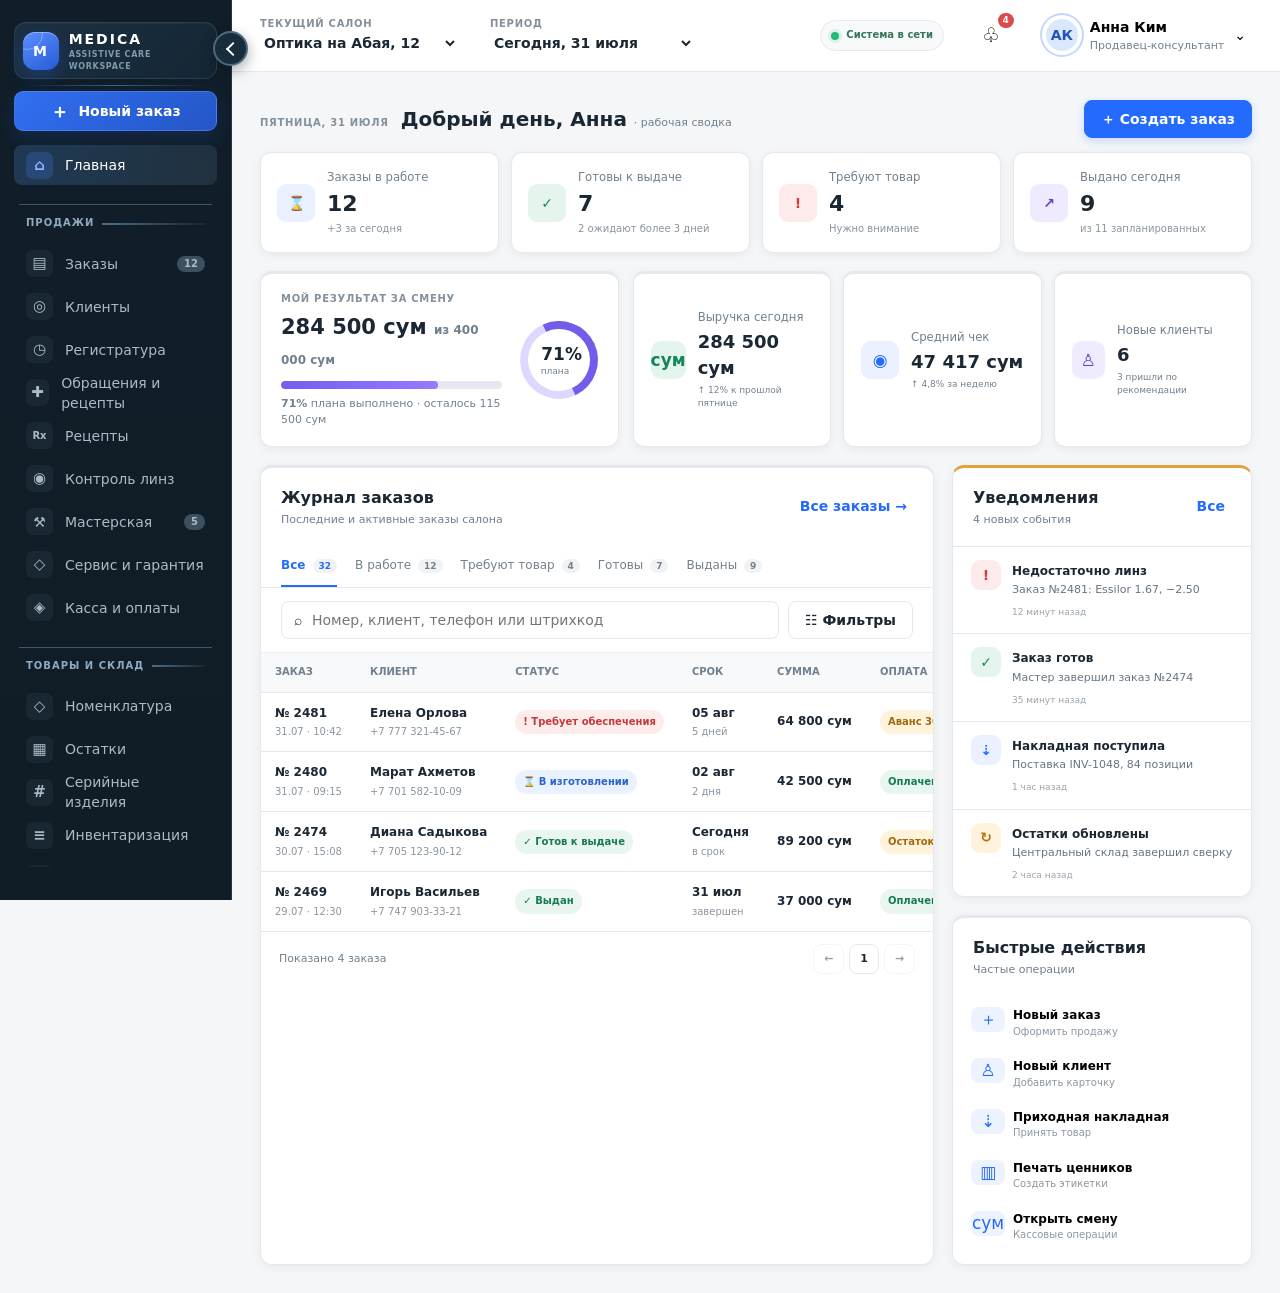
==== commit e503bc08: "feat: redesign workshop and improve themed workspace" ====
--- a/Optica-demo.html
+++ b/Optica-demo.html
@@ -65,6 +65,14 @@
 @media(max-width:1100px){.scale-kpis{grid-template-columns:1fr 1fr}.inventory-layout{grid-template-columns:1fr}}@media(max-width:780px){.branch-grid{grid-template-columns:1fr}.reminder-list article{grid-template-columns:38px 1fr}.reminder-list article>strong,.reminder-list article>button{grid-column:2}.scale-kpis{grid-template-columns:1fr 1fr}.audit-stats{grid-template-columns:1fr 1fr}}@media(max-width:430px){.scale-kpis{grid-template-columns:1fr}}
 .theme-preview button.active{outline:3px solid var(--blue);outline-offset:2px}
 
+/* Compact dashboard, unified workshop cards and theme-safe avatars */
+.compact-greeting{display:flex;align-items:baseline;gap:12px}.compact-greeting .eyebrow{white-space:nowrap}.compact-greeting h1{margin:0;font-size:20px}.compact-greeting h1 small{color:var(--muted);font-size:11px;font-weight:500}.page-heading:has(.compact-greeting){align-items:center;margin-bottom:14px}
+.workshop-toolbar{display:flex;gap:10px;margin-bottom:14px;padding:12px}.workshop-toolbar select{min-width:170px;padding:0 10px;border:1px solid var(--line);border-radius:8px;background:var(--control);color:var(--ink)}.workshop-grid{display:grid;grid-template-columns:repeat(2,minmax(0,1fr));gap:14px}.workshop-card{position:relative;overflow:hidden;padding:17px}.workshop-card.needs-attention{border-left:4px solid var(--amber)}.workshop-card>header,.workshop-order,.workshop-title,.workshop-progress,.workshop-card>footer{display:flex;align-items:center}.workshop-card>header,.workshop-title,.workshop-progress,.workshop-card>footer{justify-content:space-between}.workshop-order{gap:8px}.priority{padding:4px 8px;border-radius:12px;background:var(--surface-3);color:var(--muted);font-size:10px;font-weight:700}.priority.high{background:color-mix(in srgb,var(--amber) 18%,var(--surface));color:var(--amber)}.workshop-title{gap:12px;margin:14px 0}.workshop-title h3{margin:0;font-size:15px}.workshop-title p{margin:3px 0 0;color:var(--muted);font-size:11px}.deadline{text-align:right}.deadline small,.deadline b{display:block}.deadline small{color:var(--muted);font-size:9px}.workshop-core,.workshop-details{display:grid;grid-template-columns:1fr 1fr;gap:8px}.workshop-core>span,.workshop-details>span{min-width:0;padding:9px;border-radius:8px;background:var(--surface-2)}.workshop-core small,.workshop-core b,.workshop-details small,.workshop-details b{display:block}.workshop-core small,.workshop-details small{color:var(--muted);font-size:8px}.workshop-core b,.workshop-details b{overflow:hidden;margin-top:2px;font-size:10px;text-overflow:ellipsis}.workshop-progress{gap:12px;margin:13px 0}.workshop-progress>div:first-child{display:flex;justify-content:space-between;width:100%;font-size:10px}.workshop-progress small{color:var(--muted)}.workshop-progress .mini-progress{flex:0 0 115px;margin:0}.workshop-card details{border-top:1px solid var(--line)}.workshop-card summary{display:flex;justify-content:space-between;padding:12px 1px;color:var(--blue);cursor:pointer;font-size:11px;font-weight:700;list-style:none}.workshop-card details[open] summary span{transform:rotate(45deg)}.workshop-details{margin-bottom:10px}.workshop-history{padding:10px;border-radius:8px;background:var(--surface-2)}.workshop-history p{margin:4px 0;color:var(--muted);font-size:9px}.workshop-card>footer{gap:7px;margin:13px -17px -17px;padding:12px 17px;border-top:1px solid var(--line);background:var(--surface-2)}.workshop-card>footer button{flex:1;min-height:34px;padding:0 8px;font-size:10px}
+:root{--avatar-ring:#fff;--avatar-halo:rgba(36,107,253,.28)}:root[data-theme="soft"]{--avatar-ring:#f8fcff;--avatar-halo:rgba(39,117,201,.35)}:root[data-theme="warm"]{--avatar-ring:#fffaf3;--avatar-halo:rgba(167,101,39,.35)}:root[data-theme="dark"]{--avatar-ring:#202c37;--avatar-halo:rgba(121,165,255,.42)}.avatar{border:2px solid var(--avatar-ring);box-shadow:0 0 0 2px var(--avatar-halo)}.profile .avatar{box-shadow:0 0 0 2px var(--avatar-ring),0 0 0 4px var(--avatar-halo)}.avatar-large{border-width:3px;box-shadow:0 0 0 3px var(--avatar-ring),0 0 0 6px var(--avatar-halo)}
+.nav-item>span:first-child{font-family:Inter,ui-sans-serif,system-ui,sans-serif;font-size:15px;font-weight:750;line-height:1}.nav-item[data-page="prescriptions"]>span:first-child{font-size:10px}.nav-item[data-page="suppliers"]>span:first-child,.nav-item[data-page="production"]>span:first-child{font-size:14px}
+:root[data-theme] .workshop-toolbar,:root[data-theme] .workshop-card,:root[data-theme] .workshop-card>footer{background-color:var(--surface);color:var(--ink);border-color:var(--line)}:root[data-theme] .workshop-card>footer{background-color:var(--surface-2)}:root[data-theme] .online-status{color:var(--green)}:root[data-theme="dark"] .mobile-menu{background:var(--control);color:var(--ink);border-color:var(--line)}
+@media(max-width:1050px){.workshop-grid{grid-template-columns:1fr}.compact-greeting h1 small{display:none}}@media(max-width:780px){.compact-greeting{display:block}.compact-greeting h1{font-size:18px}.workshop-toolbar{flex-wrap:wrap}.workshop-toolbar .search,.workshop-toolbar select,.workshop-toolbar button{width:100%}.workshop-core,.workshop-details{grid-template-columns:1fr}.workshop-progress{align-items:stretch;flex-direction:column}.workshop-progress .mini-progress{width:100%;flex-basis:6px}.workshop-card>footer{align-items:stretch;flex-direction:column}.workshop-card>footer button{width:100%}}
+
 </style>
 </head>
 <body>
@@ -77,31 +85,31 @@
         <a class="nav-item active" href="#dashboard" data-page="dashboard"><span>⌂</span><span class="nav-label">Главная</span></a>
         <p class="nav-group nav-label">Продажи</p>
         <a class="nav-item" href="#orders" data-page="orders"><span>▤</span><span class="nav-label">Заказы</span><b class="badge">12</b></a>
-        <a class="nav-item" href="#clients" data-page="clients"><span>♙</span><span class="nav-label">Клиенты</span></a>
+        <a class="nav-item" href="#clients" data-page="clients"><span>◎</span><span class="nav-label">Клиенты</span></a>
         <a class="nav-item" href="#registry" data-page="registry"><span>◷</span><span class="nav-label">Регистратура</span></a>
         <a class="nav-item" href="#encounters" data-page="encounters"><span>✚</span><span class="nav-label">Обращения и рецепты</span></a>
         <a class="nav-item" href="#prescriptions" data-page="prescriptions"><span>Rx</span><span class="nav-label">Рецепты</span></a>
         <a class="nav-item" href="#lenscare" data-page="lenscare"><span>◉</span><span class="nav-label">Контроль линз</span></a>
         <a class="nav-item" href="#production" data-page="production"><span>⚒</span><span class="nav-label">Мастерская</span><b class="badge">5</b></a>
-        <a class="nav-item" href="#service" data-page="service"><span>⌁</span><span class="nav-label">Сервис и гарантия</span></a>
-        <a class="nav-item" href="#cash" data-page="cash"><span>сум</span><span class="nav-label">Касса и оплаты</span></a>
+        <a class="nav-item" href="#service" data-page="service"><span>◇</span><span class="nav-label">Сервис и гарантия</span></a>
+        <a class="nav-item" href="#cash" data-page="cash"><span>◈</span><span class="nav-label">Касса и оплаты</span></a>
         <p class="nav-group nav-label">Товары и склад</p>
         <a class="nav-item" href="#catalog" data-page="catalog"><span>◇</span><span class="nav-label">Номенклатура</span></a>
         <a class="nav-item" href="#stock" data-page="stock"><span>▦</span><span class="nav-label">Остатки</span></a>
         <a class="nav-item" href="#serials" data-page="serials"><span>#</span><span class="nav-label">Серийные изделия</span></a>
         <a class="nav-item" href="#inventory" data-page="inventory"><span>≡</span><span class="nav-label">Инвентаризация</span></a>
         <a class="nav-item" href="#invoices" data-page="invoices"><span>⇄</span><span class="nav-label">Накладные</span></a>
-        <a class="nav-item" href="#suppliers" data-page="suppliers"><span>♜</span><span class="nav-label">Поставщики и закупки</span></a>
+        <a class="nav-item" href="#suppliers" data-page="suppliers"><span>⬡</span><span class="nav-label">Поставщики и закупки</span></a>
         <a class="nav-item" href="#labels" data-page="labels"><span>▥</span><span class="nav-label">Штрихкоды и ценники</span></a>
         <a class="nav-item" href="#wholesale" data-page="wholesale"><span>▣</span><span class="nav-label">Оптовые продажи</span></a>
-        <a class="nav-item" href="#installments" data-page="installments"><span>сум</span><span class="nav-label">Рассрочки</span></a>
+        <a class="nav-item" href="#installments" data-page="installments"><span>◫</span><span class="nav-label">Рассрочки</span></a>
         <p class="nav-group nav-label">Управление</p>
         <a class="nav-item" href="#branches" data-page="branches"><span>⌂</span><span class="nav-label">Филиалы сети</span></a>
         <a class="nav-item" href="#equipment" data-page="equipment"><span>⚙</span><span class="nav-label">Оборудование</span></a>
         <a class="nav-item" href="#reports" data-page="reports"><span>▥</span><span class="nav-label">Отчеты</span></a>
         <a class="nav-item" href="#analytics" data-page="analytics"><span>⌁</span><span class="nav-label">Аналитика</span></a>
         <a class="nav-item" href="#directories" data-page="directories"><span>☷</span><span class="nav-label">Справочники</span></a>
-        <a class="nav-item" href="#employees" data-page="employees"><span>♟</span><span class="nav-label">Сотрудники и роли</span></a>
+        <a class="nav-item" href="#employees" data-page="employees"><span>♙</span><span class="nav-label">Сотрудники и роли</span></a>
         <a class="nav-item" href="#settings" data-page="settings"><span>⚙</span><span class="nav-label">Настройки</span></a>
       </nav>
     </aside>
@@ -126,7 +134,7 @@
 
       <section class="content page active" id="dashboard">
         <div class="page-heading">
-          <div><p class="eyebrow">Пятница, 31 июля</p><h1>Добрый день, Анна</h1><p>Вот что происходит в салоне прямо сейчас.</p></div>
+          <div class="compact-greeting"><span class="eyebrow">Пятница, 31 июля</span><h1>Добрый день, Анна <small>· рабочая сводка</small></h1></div>
           <button class="primary" data-open-order>＋ Создать заказ</button>
         </div>
 
@@ -280,6 +288,9 @@
     {id:1,name:'Елена Орлова',phone:'+7 777 321-45-67',email:'elena@mail.kz',birthday:'1988-04-12',note:'Предпочитает тонкие линзы',orders:4,city:'Алматы',lastVisit:'28 июля',reason:'Подбор прогрессивных линз',doctor:'А. Садыкова',program:'Оптика',risk:'Аллергия на никель'},
     {id:2,name:'Марат Ахметов',phone:'+7 701 582-10-09',email:'marat@mail.kz',birthday:'1979-11-03',note:'Скидка 5%',orders:7,city:'Алматы',lastVisit:'25 июля',reason:'Настройка слухового аппарата',doctor:'Д. Ким',program:'Слух',risk:'Нет'},
     {id:3,name:'Диана Садыкова',phone:'+7 705 123-90-12',email:'diana@mail.kz',birthday:'1994-07-21',note:'SMS-уведомления',orders:3,city:'Каскелен',lastVisit:'20 июля',reason:'Индивидуальные стельки',doctor:'М. Алиев',program:'Ортопедия',risk:'Диабет II типа'}
+    ,{id:4,name:'Шахноза Каримова',phone:'+998 90 442-18-06',email:'sh.karimova@mail.uz',birthday:'1986-02-14',note:'Индивидуальная программа реабилитации',orders:2,city:'Ташкент',lastVisit:'31 июля',reason:'Повторная примерка протеза бедра',doctor:'С. Ли',program:'Протезирование',risk:'Контроль состояния культи'}
+    ,{id:5,name:'Бекзод Умаров',phone:'+998 93 718-44-22',email:'bekzod@company.uz',birthday:'1968-09-03',note:'Корпоративный клиент',orders:5,city:'Ташкент',lastVisit:'30 июля',reason:'Подбор кислородного концентратора',doctor:'И. Усманов',program:'Медтехника',risk:'ХОБЛ · обучение родственника'}
+    ,{id:6,name:'Наталья Пак',phone:'+998 97 501-03-55',email:'n.pak@mail.uz',birthday:'1959-12-22',note:'Предпочитает звонок',orders:6,city:'Самарканд',lastVisit:'29 июля',reason:'Бинауральная настройка аппаратов',doctor:'Д. Ким',program:'Слух',risk:'Тиннитус · контроль через 14 дней'}
   ],
   catalog:[
     {id:101,name:'Ray-Ban RX 5228 Black',category:'Оправа',sku:'RB-5228-2000',price:78500,stock:6,brand:'Ray-Ban'},
@@ -306,6 +317,10 @@
     {id:2480,client:'Марат Ахметов',phone:'+7 701 582-10-09',status:'В работе',deadline:'02 авг',sum:684000,payment:'Аванс 300 000 сум',direction:'Слух',product:'Phonak Audéo L70-R',responsible:'Данияр Ким',stage:'Настройка и аудиометрия',progress:62},
     {id:2474,client:'Диана Садыкова',phone:'+7 705 123-90-12',status:'Готов',deadline:'Сегодня',sum:89200,payment:'Остаток 44 600 сум',direction:'Ортопедия',product:'Индивидуальные стельки',responsible:'Тимур Алимов',stage:'Контроль качества',progress:92},
     {id:2469,client:'Игорь Васильев',phone:'+7 747 903-33-21',status:'Выдан',deadline:'31 июл',sum:438000,payment:'Оплачено',direction:'Протезирование',product:'Модуль стопы Taleo',responsible:'Сергей Ли',stage:'Выдано',progress:100}
+    ,{id:2466,client:'Шахноза Каримова',phone:'+998 90 442-18-06',status:'В работе',deadline:'08 авг',sum:48000000,payment:'Рассрочка · оплачено 12 млн',direction:'Протезирование',product:'Индивидуальный протез бедра BK-04',responsible:'Сергей Ли',stage:'Тестовая гильза и примерка',progress:48,priority:'Высокий',branch:'Медцентр Юнусабад',supply:'Комплектующие зарезервированы',recipe:'Мерки PR-882 · левая сторона',quality:'Примерка назначена 02.08'}
+    ,{id:2462,client:'Бекзод Умаров',phone:'+998 93 718-44-22',status:'Требует обеспечения',deadline:'12 авг',sum:12500000,payment:'Счёт выставлен',direction:'Медтехника',product:'Кислородный концентратор Invacare',responsible:'Ильхом Усманов',stage:'Ожидает поставку',progress:18,priority:'Обычный',branch:'Магазин Чиланзар',supply:'REQ-4182 · поставщик подтвердил',recipe:'Назначение пульмонолога VIS-611',quality:'Пусконаладка после поставки'}
+    ,{id:2458,client:'Наталья Пак',phone:'+998 97 501-03-55',status:'Готов',deadline:'Сегодня',sum:9200000,payment:'Оплачено',direction:'Слух',product:'Комплект слуховых аппаратов Phonak L70-R',responsible:'Данияр Ким',stage:'Финальная настройка завершена',progress:96,priority:'Обычный',branch:'Медцентр Самарканд',supply:'SN-PH-188 / SN-PH-189',recipe:'Аудиограмма AUD-2041 · оба уха',quality:'Осталось обучение клиента'}
+    ,{id:2451,client:'Рустам Нурматов',phone:'+998 99 340-77-12',status:'В работе',deadline:'03 авг',sum:1850000,payment:'Аванс 900 000 сум',direction:'Оптика',product:'Прогрессивные очки Hoya Mystyle',responsible:'Тимур Алимов',stage:'Обработка линз',progress:72,priority:'Срочный',branch:'Медцентр Юнусабад',supply:'Линзы и оправа в мастерской',recipe:'OD +1.25 / OS +1.00 · ADD +2.00',quality:'ОТК после сборки'}
   ],
   encounters:[
     {id:501,name:'VIS-501 · Елена Орлова',type:'Подбор оптики',value:'Рецепт OD −1.50 / OS −1.75',status:'28 июля'},
@@ -559,8 +574,16 @@
   return `<section class="inventory-kpis">${[['Всего единиц',total,'Во всех локациях'],['Зарезервировано',7,'Под клиентские заказы'],['Серийный учет',state.catalog.filter(x=>x.serial).length,'Медизделия и аппараты'],['В пути',14,'3 перемещения'],['Ниже минимума',low.length,'Нужно пополнить']].map((x,i)=>`<article class="card"><span>${['▦','◈','#','⇄','!'][i]}</span><div><small>${x[0]}</small><strong>${x[1]}</strong><em>${x[2]}</em></div></article>`).join('')}</section><section class="card procurement-panel"><div class="procurement-head"><div><span class="eyebrow">Автоматизация закупок</span><h2>Рекомендовано пополнить ${low.length} позиции</h2><p>Учитываются свободный остаток, резерв, товары в пути и минимальный уровень.</p></div><button class="primary" data-procure-all>Создать общую заявку</button></div><div class="procurement-list">${low.map(x=>`<article class="procurement-item"><strong>${escapeHtml(x.name)}</strong><small>${escapeHtml(x.category)} · остаток: ${x.stock} · минимум: 5 · заказать: ${Math.max(10-x.stock,5)}</small><button data-procure="${x.id}">＋ Черновик заявки</button></article>`).join('')}</div></section><section class="card inventory-register"><div class="module-toolbar"><label class="search">⌕ <input data-stock-search placeholder="Название, артикул, серия или штрихкод"></label><select><option>Все направления</option><option>Оптика</option><option>Слух</option><option>Протезирование</option><option>Ортопедия</option><option>Медтехника</option></select><button class="secondary">Инвентаризация</button></div><div class="table-wrap"><table><thead><tr><th>Товар</th><th>Категория</th><th>Учет</th><th>Свободно</th><th>Резерв</th><th>В пути</th><th>Доступно</th><th>Локация</th></tr></thead><tbody>${state.catalog.map((x,i)=>`<tr><td><strong>${escapeHtml(x.name)}</strong><small>${escapeHtml(x.sku)}</small></td><td>${escapeHtml(x.category)}</td><td><span class="tag">${x.serial?'Серийный':'Количественный'}</span></td><td>${x.stock}</td><td>${i%3}</td><td>${i%2?2:0}</td><td><b>${Math.max(0,x.stock-i%3)}</b></td><td>${i%2?'Абая, 12':'Центральный склад'}</td></tr>`).join('')}</tbody></table></div></section>`;
 }
 function productionBoard(){
-  const cols=[['Требует обеспечения','Подготовка и материалы'],['В работе','Производство и настройка'],['Готов','Контроль и примерка'],['Выдан','Завершено']];
-  return `<section class="card workshop-command"><div><span class="eyebrow">Производственный центр</span><h2>Все индивидуальные работы в одном окне</h2><p>Оптика · слух · протезирование · ортопедия · сервис медтехники</p></div><div class="workshop-stats"><span><b>${state.orders.filter(o=>o.status!=='Выдан').length}</b> активных</span><span><b>2</b> требуют внимания</span><span><b>94%</b> в срок</span></div></section><div class="work-board advanced-board">${cols.map(([status,title])=>`<section class="work-column"><header><span>${title}</span><b>${state.orders.filter(o=>o.status===status).length}</b></header>${state.orders.filter(o=>o.status===status).map(o=>`<article class="work-ticket advanced-ticket"><div class="ticket-top"><span class="tag">${escapeHtml(o.direction||'Оптика')}</span><small>№ ${o.id}</small></div><h3>${escapeHtml(o.product||'Индивидуальный заказ')}</h3><p class="ticket-client">${escapeHtml(o.client)}</p><div class="ticket-info"><span><small>Этап</small><b>${escapeHtml(o.stage||o.status)}</b></span><span><small>Срок</small><b>${escapeHtml(o.deadline)}</b></span></div><div class="responsible"><span class="avatar">${initials(o.responsible||'Не назначен')}</span><div><small>Ответственный</small><b>${escapeHtml(o.responsible||'Не назначен')}</b></div></div><div class="mini-progress"><i style="width:${o.progress||40}%"></i></div><small>${o.progress||40}% процесса завершено</small>${status!=='Выдан'?`<button data-advance="${o.id}">${status==='Готов'?'Передать на выдачу':'Завершить этап'} →</button>`:''}</article>`).join('')||'<p class="empty-results">Нет работ на этапе</p>'}</section>`).join('')}</div>`;
+  const active=state.orders.filter(o=>o.status!=='Выдан');
+  const workload={};active.forEach(o=>workload[o.responsible]=(workload[o.responsible]||0)+1);
+  return `<section class="card workshop-command"><div><span class="eyebrow">Мастерская и индивидуальные работы</span><h2>${active.length} активных производственных заказов</h2><p>Вся информация собрана в карточках; этапы больше не разделены на колонки.</p></div><div class="workshop-stats"><span><b>${active.filter(o=>o.priority==='Срочный'||o.status==='Требует обеспечения').length}</b> требуют внимания</span><span><b>${Object.keys(workload).length}</b> исполнителей</span><span><b>94%</b> в срок</span></div></section><div class="workshop-toolbar card"><label class="search">⌕ <input data-work-search placeholder="Заказ, клиент, изделие, мастер или этап"></label><select data-work-filter><option>Все направления</option><option>Оптика</option><option>Слух</option><option>Протезирование</option><option>Ортопедия</option><option>Медтехника</option></select><button class="secondary" data-demo-action="Фильтр просроченных работ применён">Требуют внимания</button></div><section class="workshop-grid">${active.map((o,i)=>workshopCard(o,i)).join('')}</section>`;
+}
+function workshopCard(o,index){
+  const attention=o.status==='Требует обеспечения'||o.priority==='Срочный',s=statusView[o.status]||statusView['В работе'];
+  const branch=o.branch||(index%2?'Медцентр Самарканд':'Медцентр Юнусабад');
+  const supply=o.supply||(o.status==='Требует обеспечения'?'Требуется закупка · заявка не отправлена':'Материалы зарезервированы');
+  const prescription=o.recipe||(o.direction==='Оптика'?'OD −1.50 / OS −1.75 · PD 62':o.direction==='Слух'?'Аудиограмма · 45 дБ':'Параметры сохранены в карте');
+  return `<article class="workshop-card card ${attention?'needs-attention':''}" data-work-item><header><div class="workshop-order"><span class="tag">${escapeHtml(o.direction||'Оптика')}</span><b>№ ${o.id}</b><span class="status ${s[0]}">${escapeHtml(o.status)}</span></div><span class="priority ${attention?'high':''}">${escapeHtml(o.priority||'Обычный')}</span></header><div class="workshop-title"><div><h3>${escapeHtml(o.product||'Индивидуальный заказ')}</h3><p>${escapeHtml(o.client)} · ${escapeHtml(o.phone)}</p></div><div class="deadline"><small>Срок</small><b>${escapeHtml(o.deadline)}</b></div></div><div class="workshop-core"><span><small>Текущий этап</small><b>${escapeHtml(o.stage||o.status)}</b></span><span><small>Ответственный</small><b>${escapeHtml(o.responsible||'Не назначен')}</b></span><span><small>Филиал</small><b>${escapeHtml(branch)}</b></span><span><small>Оплата</small><b>${escapeHtml(o.payment)}</b></span></div><div class="workshop-progress"><div><span>${o.progress||40}% готовности</span><small>${attention?'Нужно действие сотрудника':'Работа идёт по плану'}</small></div><div class="mini-progress"><i style="width:${o.progress||40}%"></i></div></div><details><summary>Полная информация по работе <span>＋</span></summary><div class="workshop-details"><span><small>Обеспечение</small><b>${escapeHtml(supply)}</b></span><span><small>Рецепт / параметры</small><b>${escapeHtml(prescription)}</b></span><span><small>Контроль качества</small><b>${escapeHtml(o.quality||'ОТК назначен после текущего этапа')}</b></span><span><small>Стоимость заказа</small><b>${Number(o.sum).toLocaleString('ru')} сум</b></span></div><div class="workshop-history"><b>Последние события</b><p>Сегодня, 14:20 · ${escapeHtml(o.stage||o.status)}</p><p>Сегодня, 10:05 · Материалы и параметры проверены</p></div></details><footer><button class="secondary" data-demo-action="Карточка заказа №${o.id} открыта">Открыть заказ</button><button class="secondary" data-demo-action="Ответственный по заказу №${o.id} изменён">Назначить мастера</button><button class="primary" data-advance="${o.id}">${o.status==='Готов'?'Передать на выдачу':'Завершить этап'}</button></footer></article>`;
 }
 function openPayment(refund){
   entityDialog.dataset.mode=refund?'refund':'payment';editId=null;$('#entityEyebrow').textContent=refund?'Кассовая операция':'Оплата заказа';$('#entityTitle').textContent=refund?'Оформить возврат':'Принять оплату';
@@ -602,6 +625,8 @@
   $('[data-procure]').forEach(b=>b.onclick=()=>createProcurement([+b.dataset.procure]));
   $('[data-procure-all]')?.addEventListener('click',()=>createProcurement(state.catalog.filter(x=>Number(x.stock)<=4).map(x=>x.id)));
   $('[data-demo-action]').forEach(b=>b.onclick=()=>notify(b.dataset.demoAction));
+  $('[data-work-search]')?.addEventListener('input',e=>{$('[data-work-item]').forEach(card=>card.hidden=!card.textContent.toLowerCase().includes(e.target.value.toLowerCase()))});
+  $('[data-work-filter]')?.addEventListener('change',e=>{$('[data-work-item]').forEach(card=>card.hidden=e.target.value!=='Все направления'&&!card.textContent.includes(e.target.value))});
 }
 function showPatientHistory(id){const x=state.clients.find(c=>c.id===id);$('#detailTitle').textContent=`История · ${x.name}`;$('#detailContent').innerHTML=`<div class="patient-timeline"><article><b>28 июля · Приём специалиста</b><p>${escapeHtml(x.reason||'Консультация')}</p><small>Специалист: ${escapeHtml(x.doctor||'—')}</small></article><article><b>25 июля · Диагностика</b><p>Измерения и назначение сохранены в карте клиента</p><small>Документ VIS-${500+x.id}</small></article><article><b>12 марта · Заказ выдан</b><p>Контрольный визит рекомендован через 6 месяцев</p><small>Заказов в истории: ${x.orders||0}</small></article></div>`;detailDialog.showModal()}
 function createProcurement(ids){const goods=state.catalog.filter(x=>ids.includes(x.id));const number=`REQ-${String(Date.now()).slice(-5)}`;state.invoices.unshift({id:Date.now(),name:number,type:'Заявка поставщику',from:goods.map(x=>x.brand||x.name).join(', '),amount:`${goods.length} позиций`,status:'Черновик'});save('invoices',state.invoices);notify(`Черновик ${number} создан: ${goods.length} позиций`)}
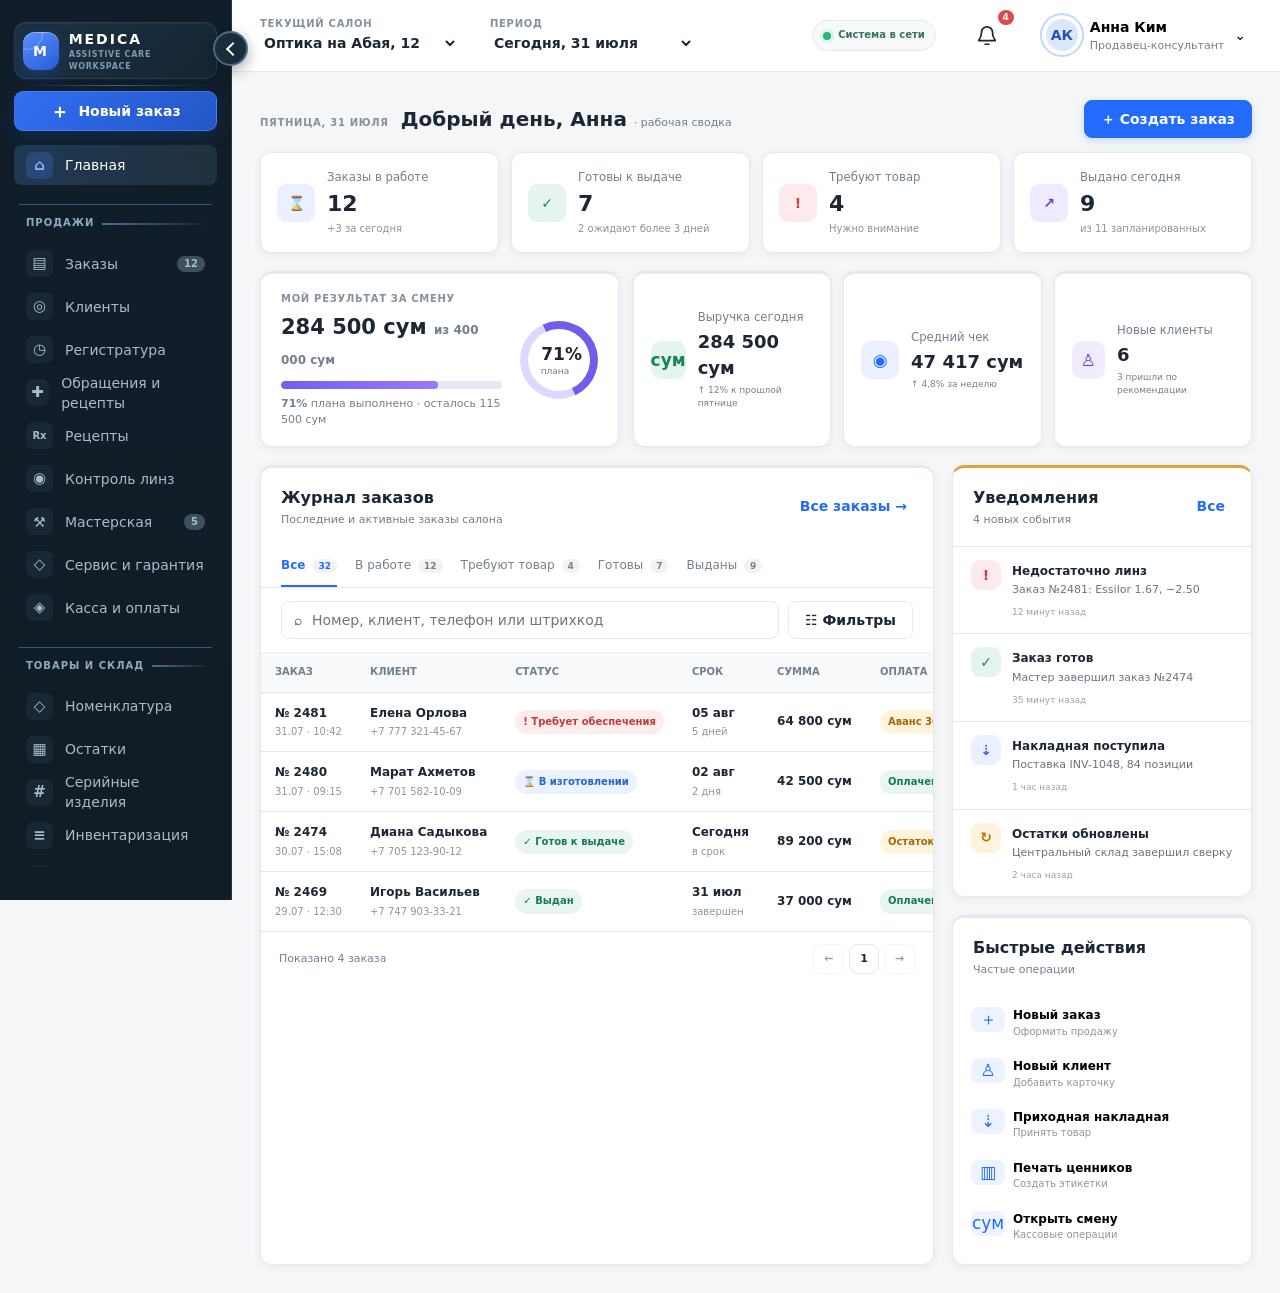
==== commit 30df051a: "Differentiate medical directions visually" ====
--- a/Optica-demo.html
+++ b/Optica-demo.html
@@ -12,6 +12,11 @@
 .data-card{overflow:hidden}.module-toolbar{display:flex;gap:10px;padding:16px 18px;border-bottom:1px solid var(--line)}.module-toolbar .search{max-width:430px}.data-grid{display:grid;grid-template-columns:repeat(3,minmax(220px,1fr));gap:14px;padding:18px}.item-card{position:relative;padding:18px;border:1px solid var(--line);border-radius:10px;background:#fff}.item-card:hover{border-color:#b9c8d7;box-shadow:var(--shadow)}.item-card h3{margin:8px 0 2px;font-size:15px}.item-card p{margin:2px 0;color:var(--muted);font-size:12px}.item-card .item-meta{display:flex;justify-content:space-between;gap:8px;margin-top:15px;padding-top:12px;border-top:1px solid var(--line)}.item-card .item-actions{display:flex;gap:6px;margin-top:12px}.item-actions button{flex:1;padding:7px;border:1px solid var(--line);border-radius:7px;background:#fff;color:#52616d;font-size:11px}.item-actions button:hover{border-color:#aebbc5;background:#f8fafb}.tag{display:inline-flex;padding:4px 8px;border-radius:12px;background:#edf2ff;color:#315fae;font-size:10px;font-weight:700}.tag.green{background:#e5f5ee}.tag.amber{background:#fff3dd}.tag.red{background:#fdeaea}.empty-results{grid-column:1/-1;padding:50px;text-align:center;color:var(--muted)}.form-grid{display:grid;grid-template-columns:1fr 1fr;gap:15px}.form-grid label{display:flex;flex-direction:column;gap:6px;color:#596873;font-size:12px;font-weight:650}.form-grid label.full{grid-column:1/-1}.form-grid input,.form-grid select,.form-grid textarea{width:100%;min-height:40px;padding:9px 11px;border:1px solid #d7dfe5;border-radius:8px;background:#fff;color:var(--ink);outline:none}.form-grid input:focus,.form-grid select:focus,.form-grid textarea:focus{border-color:var(--blue);box-shadow:0 0 0 3px rgba(36,107,253,.1)}.form-error{min-height:18px;margin:12px 0 0;color:var(--red);font-size:12px}.profile-editor{display:grid;grid-template-columns:150px 1fr;gap:26px;padding:24px}.avatar-editor{display:flex;align-items:center;flex-direction:column;gap:8px;text-align:center}.avatar-large{width:90px;height:90px;background-size:cover;background-position:center;font-size:24px;cursor:pointer}.avatar-editor small{color:var(--muted);font-size:10px}.profile .avatar.has-image,.avatar-large.has-image{color:transparent;background-size:cover;background-position:center}.detail-list{display:grid;grid-template-columns:1fr 1fr;gap:12px}.detail-list div{padding:12px;border-radius:8px;background:#f5f7f9}.detail-list small,.detail-list strong{display:block}.detail-list small{color:var(--muted)}.analytics-grid{display:grid;grid-template-columns:repeat(4,1fr);gap:14px}.chart-card{padding:20px}.bars{display:flex;align-items:flex-end;gap:10px;height:170px;margin-top:20px}.bars i{flex:1;min-width:20px;border-radius:6px 6px 0 0;background:linear-gradient(#4d82f5,#285fd7)}.switch{display:flex;align-items:center;justify-content:space-between;padding:14px 0;border-bottom:1px solid var(--line)}.switch input{width:38px;height:20px}.file-drop{padding:30px;border:2px dashed #cfd8df;border-radius:10px;text-align:center;color:var(--muted)}
 @media(max-width:1050px){.data-grid{grid-template-columns:1fr 1fr}.analytics-grid{grid-template-columns:1fr 1fr}}@media(max-width:680px){.data-grid,.form-grid,.profile-editor,.detail-list{grid-template-columns:1fr}.form-grid label.full{grid-column:auto}.profile-editor{justify-items:stretch}.analytics-grid{grid-template-columns:1fr}}
 .topbar select.select-like{max-width:210px;appearance:auto}.table-footer{display:flex;align-items:center;justify-content:space-between;padding:12px 18px;border-top:1px solid var(--line);color:var(--muted);font-size:11px}.table-footer div{display:flex;gap:5px}.table-footer .secondary{min-height:30px;padding:0 10px}.table-footer button:disabled{cursor:not-allowed;opacity:.45}.work-board{display:grid;grid-template-columns:repeat(4,1fr);gap:12px}.work-column{min-height:420px;padding:12px;border-radius:11px;background:#e9edf1}.work-column header{display:flex;justify-content:space-between;margin-bottom:10px;padding:4px 2px;font-weight:750}.work-ticket{margin-bottom:10px;padding:14px;border:1px solid var(--line);border-radius:9px;background:white;box-shadow:var(--shadow)}.work-ticket h3{margin:5px 0;font-size:13px}.work-ticket p{margin:3px 0;color:var(--muted);font-size:11px}.work-ticket button{width:100%;margin-top:10px;padding:7px;border:1px solid #d6dfe5;border-radius:7px;background:#f8fafb;color:#41515e}.cash-actions{display:flex;gap:10px;margin:18px 0}.activity-list{margin-top:18px;border-top:1px solid var(--line)}.activity-row{display:flex;align-items:center;justify-content:space-between;padding:12px 0;border-bottom:1px solid var(--line)}.activity-row small,.activity-row strong{display:block}.activity-row small{color:var(--muted)}.role-grid{display:grid;grid-template-columns:repeat(3,1fr);gap:12px}.role-card{padding:18px}.role-card .avatar{margin-bottom:12px}.role-card h3{margin:4px 0}.role-card p{margin:2px 0;color:var(--muted);font-size:11px}@media(max-width:1100px){.work-board{grid-template-columns:1fr 1fr}.role-grid{grid-template-columns:1fr 1fr}}@media(max-width:680px){.work-board,.role-grid{grid-template-columns:1fr}}
+
+.notification-button{display:grid;place-items:center;width:38px;height:38px;border-radius:50%;color:var(--ink)}.notification-button:hover{background:var(--bg)}.notification-button svg{width:22px;height:22px;fill:none;stroke:currentColor;stroke-width:1.9;stroke-linecap:round;stroke-linejoin:round}
+.direction-badge{display:inline-flex;align-items:center;gap:6px;width:max-content;margin-top:4px;padding:4px 8px;border:1px solid currentColor;border-radius:999px;font-size:10px;font-weight:750}.direction-badge i{display:grid;place-items:center;width:17px;height:17px;border-radius:50%;background:currentColor;color:#fff;font-style:normal}.direction-optic{color:#2563eb;background:#eff6ff}.direction-hearing{color:#7c3aed;background:#f5f3ff}.direction-prosthetics{color:#c2410c;background:#fff7ed}.direction-orthopedics{color:#15803d;background:#f0fdf4}.direction-medtech{color:#0e7490;background:#ecfeff}.direction-other{color:#64748b;background:#f8fafc}
+.care-summary article:nth-child(1)>span{color:#2563eb;background:#eff6ff}.care-summary article:nth-child(2)>span{color:#7c3aed;background:#f5f3ff}.care-summary article:nth-child(3)>span{color:#c2410c;background:#fff7ed}.care-summary article:nth-child(4)>span{color:#15803d;background:#f0fdf4}.care-summary article:nth-child(5)>span{color:#0e7490;background:#ecfeff}.care-summary article>span{border:1px solid currentColor}
+.operations-table tr[data-direction="Оптика"] td:first-child{box-shadow:inset 4px 0 #2563eb}.operations-table tr[data-direction="Слух"] td:first-child{box-shadow:inset 4px 0 #7c3aed}.operations-table tr[data-direction="Протезирование"] td:first-child{box-shadow:inset 4px 0 #c2410c}.operations-table tr[data-direction="Ортопедия"] td:first-child{box-shadow:inset 4px 0 #15803d}.operations-table tr[data-direction="Медтехника"] td:first-child{box-shadow:inset 4px 0 #0e7490}
 
 </style>
   <style>
@@ -128,7 +133,7 @@
         </div>
         <div class="top-spacer"></div>
         <div class="online-status" title="Все сервисы доступны"><i></i><span>Система в сети</span></div>
-        <button class="icon-button notification-button" aria-label="Уведомления">♧<b>4</b></button>
+        <button class="icon-button notification-button" aria-label="Уведомления"><svg aria-hidden="true" viewBox="0 0 24 24"><path d="M18 8a6 6 0 0 0-12 0c0 7-3 7-3 9h18c0-2-3-2-3-9M10 21h4"/></svg><b>4</b></button>
         <button class="profile" id="profileButton"><span class="avatar" id="headerAvatar">АК</span><span><strong id="headerName">Анна Ким</strong><small id="headerRole">Продавец-консультант</small></span><span>⌄</span></button>
       </header>
 
@@ -527,6 +532,7 @@
     settings:()=>settingsView()
   };
   $('#moduleContent').innerHTML=(renders[currentPage]||renders.analytics)();
+  $('#moduleContent .workshop-order .tag').forEach(tag=>{const direction=tag.textContent.trim();tag.outerHTML=directionBadge(direction)});
   bindCards();
   if(currentPage==='orders'){$('#moduleContent .dots').forEach(b=>b.onclick=()=>showOrder(+b.closest('tr').dataset.orderId));$('#moduleContent [data-sms]').forEach(b=>b.onclick=()=>openSms(+b.dataset.sms))}
   $('[data-payment]')?.addEventListener('click',()=>openPayment(false));
@@ -537,6 +543,8 @@
   return `<div class="settings-layout"><section class="card settings-card"><span class="settings-icon">◎</span><div><span class="eyebrow">Интерфейс</span><h2>Язык и оформление</h2><p>Изменения применяются сразу и сохраняются в браузере.</p></div><div class="settings-fields"><label>Язык интерфейса<select data-setting="language"><option value="ru" ${p.language==='ru'?'selected':''}>Русский</option><option value="uz" ${p.language==='uz'?'selected':''}>O‘zbekcha</option><option value="en" ${p.language==='en'?'selected':''}>English</option></select></label><label>Цветовая тема<select data-setting="theme"><option value="light" ${p.theme==='light'?'selected':''}>Светлая</option><option value="soft" ${p.theme==='soft'?'selected':''}>Мягкая голубая</option><option value="warm" ${p.theme==='warm'?'selected':''}>Тёплая</option><option value="dark" ${p.theme==='dark'?'selected':''}>Тёмная</option></select></label></div><div class="theme-preview"><button data-theme-choice="light" title="Светлая"></button><button data-theme-choice="soft" title="Голубая"></button><button data-theme-choice="warm" title="Тёплая"></button><button data-theme-choice="dark" title="Тёмная"></button></div></section><section class="card settings-card"><span class="settings-icon">◈</span><div><span class="eyebrow">Рабочее место</span><h2>Поведение системы</h2><p>Настройте уведомления и безопасность демо.</p></div><div class="settings-switches">${['Двухфакторная аутентификация','Уведомления о низких остатках','SMS при готовности заказа','Автоматическое резервное копирование'].map((x,i)=>`<label class="switch">${x}<input type="checkbox" ${i!==0?'checked':''}></label>`).join('')}</div></section></div><button class="primary" data-save-settings style="margin-top:18px">Сохранить настройки</button>`;
 }
 function sectionShell(kpis,body){return `<section class="scale-kpis">${kpis.map((x,i)=>`<article class="card"><small>${x[0]}</small><strong>${x[1]}</strong><span>${x[2]}</span><i class="tone-dot tone-${['blue','green','amber','purple','red'][i%5]}"></i></article>`).join('')}</section>${body}`}
+const directionMeta={'Оптика':['optic','◉'],'Офтальмология':['optic','◉'],'Слух':['hearing','◖'],'Аудиология':['hearing','◖'],'Протезирование':['prosthetics','⚙'],'Ортопедия':['orthopedics','◇'],'Медтехника':['medtech','✚'],'Комплект':['prosthetics','⚙']};
+function directionBadge(direction){const meta=directionMeta[direction]||['other','•'];return `<span class="direction-badge direction-${meta[0]}"><i aria-hidden="true">${meta[1]}</i>${escapeHtml(direction)}</span>`}
 function registryView(){
   const rows=[['09:00','Елена Орлова','Офтальмология','Д-р А. Садыкова','Принят'],['10:30','Марат Ахметов','Аудиология','Д-р Д. Ким','Ожидает'],['12:00','Диана Садыкова','Ортопедия','М. Алиев','Запланирован'],['14:30','Шахноза Каримова','Протезирование','С. Ли','Подтверждён'],['16:00','Алексей Морозов','Медтехника','Т. Алимов','Запланирован']];
   return sectionShell([['Сегодня','26 визитов','3 филиала'],['В клинике','8 пациентов','2 ожидают'],['Свободные окна','7','до 18:00'],['Не пришли','2','7,7% записей']],`<section class="card schedule-board"><div class="module-toolbar"><button class="secondary">← 31 июля →</button><select><option>Все филиалы</option><option>Медцентр Юнусабад</option><option>Магазин Чиланзар</option><option>Медцентр Самарканд</option></select><select><option>Все направления</option><option>Офтальмология</option><option>Аудиология</option><option>Протезирование</option></select><button class="primary" data-demo-action="Запись создана">＋ Записать пациента</button></div><div class="table-wrap"><table><thead><tr><th>Время</th><th>Пациент</th><th>Направление</th><th>Специалист</th><th>Статус</th><th>Действия</th></tr></thead><tbody>${rows.map(r=>`<tr><td><b>${r[0]}</b></td><td><strong>${r[1]}</strong><small>Карта PT-${Math.floor(Math.random()*8000+1000)}</small></td><td>${r[2]}</td><td>${r[3]}</td><td><span class="status ${r[4]==='Принят'?'success':r[4]==='Ожидает'?'danger':'info'}">${r[4]}</span></td><td><button class="table-action" data-demo-action="Статус визита обновлён">Изменить статус</button></td></tr>`).join('')}</tbody></table></div></section>`)}
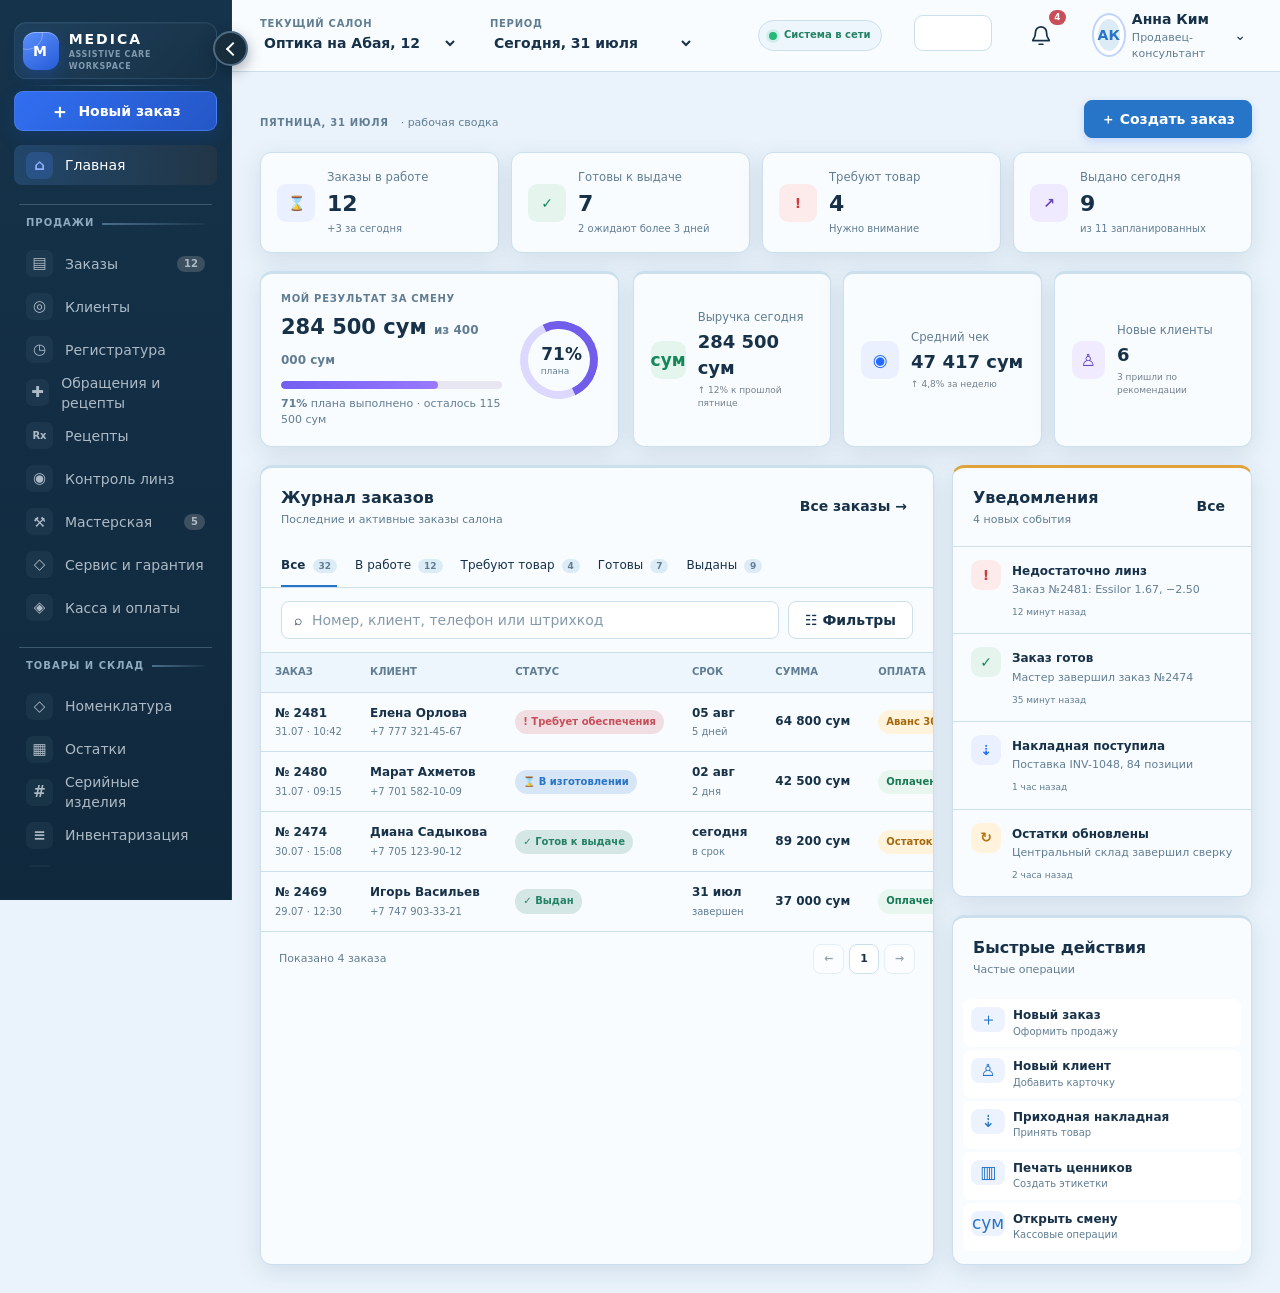
==== commit 832af046: "Display order client names by interface language" ====
--- a/Optica-demo.html
+++ b/Optica-demo.html
@@ -5,6 +5,8 @@
   <meta name="viewport" content="width=device-width, initial-scale=1.0">
   <meta name="description" content="Демо единой системы медицинской, розничной, складской и производственной сети">
   <title>Medica — единая система сети</title>
+  <script>try{const p=JSON.parse(localStorage.getItem('optica_preferences')||'{}');document.documentElement.dataset.theme=p.theme==='dark'?'dark':'light';document.documentElement.lang=p.language||'ru';if(p.language&&p.language!=='ru')document.documentElement.classList.add('i18n-pending')}catch(e){document.documentElement.dataset.theme='light'}</script>
+  <style>html.i18n-pending body{visibility:hidden}</style>
   <style>
 :root{--nav:#14202b;--nav2:#1d2c39;--ink:#1b2733;--muted:#71808e;--line:#e5e9ed;--bg:#f4f6f8;--blue:#246bfd;--green:#1b9c68;--red:#db4b4b;--amber:#d58a16;--purple:#7457d9;--shadow:0 2px 10px rgba(24,39,55,.06)}
 *{box-sizing:border-box}body{margin:0;background:var(--bg);color:var(--ink);font:14px/1.45 Inter,ui-sans-serif,system-ui,-apple-system,"Segoe UI",sans-serif}button,input,select,textarea{font:inherit}button{cursor:pointer}.app{min-height:100vh}.sidebar{position:fixed;inset:0 auto 0 0;width:232px;padding:22px 14px;background:var(--nav);color:#d6dee5;z-index:4;transition:.2s}.sidebar.collapsed{width:76px}.sidebar.collapsed .nav-label,.sidebar.collapsed .badge{display:none}.brand{display:flex;align-items:center;gap:10px;padding:0 10px 23px;font-weight:800;letter-spacing:1.5px;color:white}.brand-mark{display:grid;place-items:center;width:34px;height:34px;border-radius:11px;background:#3c77f3}.collapse{position:absolute;top:28px;right:-11px;width:23px;height:23px;border:1px solid #40505e;border-radius:50%;background:var(--nav2);color:white}.sidebar.collapsed .collapse{transform:rotate(180deg)}nav{display:flex;flex-direction:column;gap:3px}.nav-item{position:relative;display:flex;align-items:center;gap:12px;min-height:40px;padding:0 12px;border-radius:8px;color:#adbac5;text-decoration:none}.nav-item>span:first-child{width:20px;text-align:center;font-size:17px}.nav-item:hover,.nav-item.active{color:white;background:#263746}.nav-item.active:before{content:"";position:absolute;left:-14px;width:3px;height:22px;background:#4a82ff;border-radius:0 3px 3px 0}.nav-group{margin:17px 12px 5px;font-size:10px;font-weight:700;letter-spacing:1px;text-transform:uppercase;color:#637584}.badge{margin-left:auto;padding:1px 7px;border-radius:10px;background:#3d5060;font-size:10px}.connection{position:absolute;bottom:20px;display:flex;align-items:center;gap:8px;padding:0 12px;font-size:12px;color:#8da0ad}.connection i{width:8px;height:8px;border-radius:50%;background:#40c989;box-shadow:0 0 0 4px #21493e}main{margin-left:232px;transition:.2s}.sidebar.collapsed+main{margin-left:76px}.topbar{height:72px;padding:0 28px;display:flex;align-items:center;gap:32px;border-bottom:1px solid var(--line);background:white}.eyebrow{display:block;color:#84919c;font-size:10px;font-weight:700;letter-spacing:.7px;text-transform:uppercase}.select-like{padding:2px 0;border:0;background:none;color:var(--ink);font-weight:650}.top-spacer{flex:1}.icon-button{position:relative;border:0;background:transparent;font-size:20px}.notification-button b{position:absolute;top:-7px;right:-8px;padding:1px 5px;border-radius:10px;background:var(--red);color:white;font-size:9px}.profile{display:flex;align-items:center;gap:10px;border:0;background:none;text-align:left}.profile strong,.profile small{display:block}.profile small{color:var(--muted);font-size:11px}.avatar{display:grid;place-items:center;width:36px;height:36px;border-radius:50%;background:#dbe6ff;color:#2554b8;font-weight:750}.content{padding:28px;max-width:1680px;margin:auto}.page{display:none}.page.active{display:block}.page-heading{display:flex;align-items:end;justify-content:space-between;margin-bottom:22px}.page-heading h1{margin:4px 0;font-size:26px;line-height:1.2}.page-heading p{margin:0;color:var(--muted)}.primary,.secondary{min-height:38px;padding:0 16px;border-radius:8px;font-weight:650}.primary{border:1px solid var(--blue);background:var(--blue);color:white;box-shadow:0 3px 8px rgba(36,107,253,.2)}.secondary{border:1px solid #d9e0e5;background:white;color:#46525d}.metrics{display:grid;grid-template-columns:repeat(4,1fr) 1.2fr;gap:12px;margin-bottom:18px}.metric{display:flex;align-items:center;gap:12px;padding:16px;border:1px solid var(--line);border-radius:11px;background:white;box-shadow:var(--shadow);text-align:left}.metric:hover{border-color:#b9c8d7}.metric span:last-child{min-width:0}.metric small,.metric strong,.metric em{display:block}.metric small{color:var(--muted);white-space:nowrap}.metric strong{margin:2px 0;font-size:22px}.metric em{overflow:hidden;color:#89959f;font-size:10px;font-style:normal;text-overflow:ellipsis;white-space:nowrap}.metric-icon,.notice-icon{display:grid;place-items:center;flex:0 0 auto;border-radius:9px;font-weight:800}.metric-icon{width:38px;height:38px}.blue{color:#246bfd;background:#eaf0ff}.green{color:#16865b;background:#e5f5ee}.red{color:#cf3d3d;background:#fdeaea}.amber{color:#b6720b;background:#fff3dd}.purple{color:#6544c1;background:#efeaff}.dashboard-grid{display:grid;grid-template-columns:minmax(650px,1fr) 300px;gap:18px}.card{border:1px solid var(--line);border-radius:12px;background:white;box-shadow:var(--shadow)}.card-title{display:flex;align-items:center;justify-content:space-between;padding:18px 20px}.card-title h2{margin:0;font-size:16px}.card-title p{margin:3px 0 0;color:var(--muted);font-size:11px}.link-button{border:0;background:none;color:var(--blue);font-weight:650}.tabs{display:flex;gap:18px;padding:0 20px;border-bottom:1px solid var(--line)}.tab{padding:11px 0;border:0;border-bottom:2px solid transparent;background:none;color:#73818c;font-size:12px}.tab b{margin-left:3px;padding:2px 6px;border-radius:10px;background:#f0f2f4;font-size:9px}.tab.active{border-color:var(--blue);color:var(--blue);font-weight:700}.table-tools{display:flex;gap:9px;padding:13px 20px}.search{display:flex;align-items:center;gap:8px;flex:1;padding:0 12px;border:1px solid #dce2e6;border-radius:8px;color:#8996a1}.search input{width:100%;height:36px;border:0;outline:0}.table-wrap{overflow:auto}table{width:100%;border-collapse:collapse;white-space:nowrap}th,td{padding:12px 14px;border-top:1px solid #edf0f2;text-align:left}th{background:#fafbfc;color:#7d8994;font-size:10px;text-transform:uppercase}td{font-size:12px}td strong,td small{display:block}td small{margin-top:3px;color:#8a96a0;font-size:10px}.status,.payment{display:inline-flex;align-items:center;padding:5px 8px;border-radius:12px;font-size:10px;font-weight:700}.status.danger{color:#c63a3a;background:#fdecec}.status.info{color:#2965cc;background:#eaf1ff}.status.success,.payment.paid{color:#167a54;background:#e8f6ef}.payment.partial{color:#a5680b;background:#fff3dc}.dots{border:0;background:none;color:#82909c}.right-column{display:flex;flex-direction:column;gap:18px}.notice{display:flex;gap:11px;padding:13px 18px;border-top:1px solid #edf0f2}.notice-icon{width:30px;height:30px}.notice strong{font-size:12px}.notice p{margin:2px 0;color:#667582;font-size:11px}.notice small{color:#99a3ac;font-size:9px}.quick-actions{padding-bottom:10px}.quick-actions>button{display:grid;grid-template-columns:34px 1fr;column-gap:8px;width:calc(100% - 20px);margin:3px 10px;padding:8px;border:0;border-radius:8px;background:white;text-align:left}.quick-actions>button:hover{background:#f5f7f9}.quick-actions>button span{grid-row:1/3;display:grid;place-items:center;border-radius:8px;background:#edf2ff;color:var(--blue);font-size:17px}.quick-actions b{font-size:12px}.quick-actions small{color:#8b97a1;font-size:10px}.module-page{min-height:calc(100vh - 72px)}.empty-state{padding:70px;text-align:center}.empty-state>span{font-size:42px;color:#8091a0}.empty-state h2{margin-bottom:5px}.empty-state>p{max-width:600px;margin:0 auto;color:var(--muted)}.feature-list{display:flex;flex-wrap:wrap;justify-content:center;gap:8px;margin-top:24px}.feature-list span{padding:7px 11px;border-radius:15px;background:#edf2ff;color:#315fae;font-size:12px}dialog{width:min(680px,calc(100% - 30px));padding:0;border:0;border-radius:14px;box-shadow:0 24px 70px rgba(11,24,37,.28)}dialog::backdrop{background:rgba(11,23,34,.55)}dialog header,dialog footer{display:flex;align-items:center;justify-content:space-between;padding:18px 22px;border-bottom:1px solid var(--line)}dialog h2{margin:2px 0}dialog footer{justify-content:flex-end;gap:10px;border-top:1px solid var(--line);border-bottom:0}.steps{display:flex;justify-content:space-between;margin:0;padding:18px 22px;list-style:none;background:#f7f9fa}.steps li{color:#88949e;font-size:11px}.steps b{display:inline-grid;place-items:center;width:22px;height:22px;margin-right:4px;border-radius:50%;background:#dfe5e9}.steps .active{color:var(--blue);font-weight:700}.steps .active b{background:var(--blue);color:white}.form-section{padding:24px}.form-section h3{margin-top:0}.search.large{margin-bottom:15px}.client-row{display:flex;align-items:center;gap:10px;padding:12px;border:1px solid var(--line);border-radius:9px}.client-row div{flex:1}.client-row strong,.client-row small{display:block}.client-row small{color:var(--muted)}.form-section>.link-button{margin-top:14px}.toast{position:fixed;right:24px;bottom:24px;z-index:10;padding:12px 17px;border-radius:8px;background:#14202b;color:white;opacity:0;transform:translateY(15px);transition:.2s;pointer-events:none}.toast.show{opacity:1;transform:none}
@@ -17,6 +19,28 @@
 .direction-badge{display:inline-flex;align-items:center;gap:6px;width:max-content;margin-top:4px;padding:4px 8px;border:1px solid currentColor;border-radius:999px;font-size:10px;font-weight:750}.direction-badge i{display:grid;place-items:center;width:17px;height:17px;border-radius:50%;background:currentColor;color:#fff;font-style:normal}.direction-optic{color:#2563eb;background:#eff6ff}.direction-hearing{color:#7c3aed;background:#f5f3ff}.direction-prosthetics{color:#c2410c;background:#fff7ed}.direction-orthopedics{color:#15803d;background:#f0fdf4}.direction-medtech{color:#0e7490;background:#ecfeff}.direction-other{color:#64748b;background:#f8fafc}
 .care-summary article:nth-child(1)>span{color:#2563eb;background:#eff6ff}.care-summary article:nth-child(2)>span{color:#7c3aed;background:#f5f3ff}.care-summary article:nth-child(3)>span{color:#c2410c;background:#fff7ed}.care-summary article:nth-child(4)>span{color:#15803d;background:#f0fdf4}.care-summary article:nth-child(5)>span{color:#0e7490;background:#ecfeff}.care-summary article>span{border:1px solid currentColor}
 .operations-table tr[data-direction="Оптика"] td:first-child{box-shadow:inset 4px 0 #2563eb}.operations-table tr[data-direction="Слух"] td:first-child{box-shadow:inset 4px 0 #7c3aed}.operations-table tr[data-direction="Протезирование"] td:first-child{box-shadow:inset 4px 0 #c2410c}.operations-table tr[data-direction="Ортопедия"] td:first-child{box-shadow:inset 4px 0 #15803d}.operations-table tr[data-direction="Медтехника"] td:first-child{box-shadow:inset 4px 0 #0e7490}
+
+/* Structured kit assembly and operational wholesale workspace */
+#entityDialog:has(.kit-components){width:min(1120px,calc(100% - 30px))}
+.kit-main{display:grid;grid-template-columns:repeat(2,minmax(0,1fr));gap:15px;padding-bottom:4px}.kit-main>label:last-child{grid-column:1/-1}
+.kit-components-heading{margin-top:4px;padding-top:18px;border-top:1px solid var(--line)}.kit-components-heading h3{margin:0 0 3px}.kit-components-heading p{margin:0;color:var(--muted);font-size:12px}
+.kit-components{display:grid;grid-template-columns:repeat(3,minmax(0,1fr));gap:14px}.kit-component{min-width:0;padding:15px;border:1px solid var(--line);border-radius:11px;background:var(--surface-2,#f7f9fb)}
+.kit-component header{display:block;padding:0 0 12px;border:0}.kit-component header b,.kit-component header small{display:block}.kit-component header small{margin-top:2px;color:var(--muted);font-size:10px}.kit-component-fields{display:grid;gap:12px}.kit-component-fields label,.kit-component-fields select,.kit-component-fields input{min-width:0}
+.wholesale-orders{margin-top:18px}.wholesale-toolbar{flex-wrap:wrap}.wholesale-toolbar .search{min-width:260px}.row-actions button:disabled{cursor:not-allowed;opacity:.45}
+@media(max-width:900px){.kit-components{grid-template-columns:1fr}.kit-component-fields{grid-template-columns:2fr 1fr 2fr}.kit-main{grid-template-columns:1fr 1fr}}
+@media(max-width:680px){.kit-main,.kit-component-fields{grid-template-columns:1fr}.kit-main>label:last-child{grid-column:auto}.wholesale-toolbar .search{flex-basis:100%;min-width:0}.wholesale-toolbar button{flex:1}.kit-component{padding:13px}}
+
+/* Stock control */
+.stock-toolbar{flex-wrap:wrap}.stock-toolbar .search{min-width:280px}.stock-toolbar select{min-height:38px;padding:0 10px;border:1px solid var(--line);border-radius:8px;background:var(--card,#fff);color:var(--ink)}
+.stock-legend{display:flex;flex-wrap:wrap;gap:8px 18px;padding:11px 18px;border-bottom:1px solid var(--line);background:var(--surface-2,#f7f9fb);color:var(--muted);font-size:11px}.stock-legend b{color:var(--ink)}
+.inventory-register [data-stock-row] td:nth-child(n+3):nth-child(-n+8){text-align:center}.inventory-register [data-stock-row] td:nth-child(5) b{color:var(--blue);font-size:14px}
+.procurement-item>div{min-width:0;flex:1}.procurement-item>b{white-space:nowrap;color:var(--ink);font-size:11px}.procurement-item button:disabled,.stock-toolbar button:disabled{cursor:not-allowed;opacity:.45}
+@media(max-width:760px){.stock-toolbar .search{flex-basis:100%;min-width:0}.stock-toolbar select{flex:1;min-width:145px}.stock-toolbar button{width:100%}.stock-legend{display:grid;grid-template-columns:1fr 1fr}}
+.person-generate{display:block;margin-top:8px;width:100%;font-size:12px}
+.person-verified{display:flex!important;align-items:center;gap:8px;min-height:42px}
+.person-verified input{width:auto!important;margin:0}
+.person-identities{display:grid;gap:4px;padding:14px 16px;margin-bottom:14px;border:1px solid var(--border);border-radius:12px;background:var(--surface-2)}
+.person-identities strong{font-size:18px}.person-identities span{color:var(--text-secondary)}
 
 </style>
   <style>
@@ -65,57 +89,74 @@
 .table-action{padding:7px 10px;border:1px solid var(--line);border-radius:7px;background:var(--control);color:var(--ink)}.schedule-board,.clinical-table,.reminder-center{overflow:hidden}.reminder-list article{display:grid;grid-template-columns:40px minmax(180px,1fr) 140px 160px;align-items:center;gap:12px;padding:13px 18px;border-top:1px solid var(--line)}.reminder-list small{display:block;color:var(--muted)}.danger-text{color:var(--red)}
 .inventory-layout{display:grid;grid-template-columns:1.4fr 1fr;gap:14px}.audit-card,.abc-card{padding:20px}.big-progress,.abc-row span{overflow:hidden;height:9px;border-radius:8px;background:var(--surface-3)}.big-progress i,.abc-row i{display:block;height:100%;background:linear-gradient(90deg,var(--blue),var(--purple))}.audit-stats{display:grid;grid-template-columns:repeat(4,1fr);gap:8px;margin:18px 0}.audit-stats span{padding:12px;border-radius:9px;background:var(--surface-2)}.audit-stats small,.audit-stats b{display:block}.audit-stats small{color:var(--muted)}.abc-row{display:grid;grid-template-columns:28px 1fr 42px;align-items:center;gap:10px;padding:13px 0;border-top:1px solid var(--line)}.abc-row>div strong,.abc-row>div span{display:block}.abc-row span{margin-top:6px;height:6px}.abc-row small{text-align:right;color:var(--muted)}
 .branch-grid{display:grid;grid-template-columns:repeat(2,1fr);gap:14px}.branch-card{padding:20px}.branch-card header{display:flex;justify-content:space-between}.branch-icon{display:grid;place-items:center;width:40px;height:40px;border-radius:11px;background:var(--surface-3);color:var(--blue);font-size:20px}.branch-card h3{margin:15px 0 4px}.branch-card p{margin:0;color:var(--muted)}.branch-card>div{display:grid;grid-template-columns:1fr 1fr;gap:10px;margin:17px 0}.branch-card>div span{padding:11px;border-radius:8px;background:var(--surface-2)}.branch-card small,.branch-card b{display:block}.branch-card small{color:var(--muted)}
+.branch-detail-head{display:flex;align-items:flex-start;justify-content:space-between;gap:20px;margin-bottom:18px;padding-bottom:18px;border-bottom:1px solid var(--line)}.branch-detail-head h2{margin:10px 0 5px;font-size:18px}.branch-detail-head p{margin:0;color:var(--muted)}.branch-detail-head a{text-decoration:none;white-space:nowrap}.branch-detail-grid{grid-template-columns:repeat(3,minmax(0,1fr))}.branch-services{margin-top:18px;padding:16px;border:1px solid var(--line);border-radius:10px;background:var(--surface-2)}.branch-services h3{margin:0 0 12px}.branch-services>div{display:flex;flex-wrap:wrap;gap:7px}
 :root[data-theme] .module-toolbar,:root[data-theme] .card-title,:root[data-theme] dialog header,:root[data-theme] dialog footer{border-color:var(--line)}:root[data-theme] .item-actions button,:root[data-theme] .work-ticket button,:root[data-theme] .quick-actions>button,:root[data-theme] .tab,:root[data-theme] .link-button,:root[data-theme] .dots,:root[data-theme] .icon-button,:root[data-theme] .profile{color:var(--ink)}:root[data-theme] .item-actions button,:root[data-theme] .work-ticket button,:root[data-theme] .quick-actions>button{background:var(--control);border-color:var(--line)}:root[data-theme] .quick-actions>button:hover,:root[data-theme] .item-actions button:hover{background:var(--surface-2)}:root[data-theme] .tag,:root[data-theme] .feature-list span,:root[data-theme] .settings-icon{background:var(--surface-3);color:var(--blue)}:root[data-theme] .status.info{background:color-mix(in srgb,var(--blue) 16%,var(--surface));color:var(--blue)}:root[data-theme] .status.success,:root[data-theme] .tag.green{background:color-mix(in srgb,var(--green) 17%,var(--surface));color:var(--green)}:root[data-theme] .status.danger,:root[data-theme] .tag.red{background:color-mix(in srgb,var(--red) 17%,var(--surface));color:var(--red)}:root[data-theme] .tag.amber{background:color-mix(in srgb,var(--amber) 18%,var(--surface));color:var(--amber)}:root[data-theme] .search{background:var(--control);border-color:var(--line)}:root[data-theme] .search input{background:transparent;color:var(--ink)}:root[data-theme] .select-like{color:var(--ink)}:root[data-theme] td,:root[data-theme] th{border-color:var(--line)}:root[data-theme] .toast{background:var(--ink);color:var(--surface)}
 :root[data-theme] .notice p,:root[data-theme] .notice small,:root[data-theme] td small,:root[data-theme] .quick-actions small,:root[data-theme] .metric em,:root[data-theme] .form-grid label,:root[data-theme] .table-footer,:root[data-theme] .eyebrow{color:var(--muted)}:root[data-theme] .tab b{background:var(--surface-3);color:var(--muted)}:root[data-theme] .avatar{background:var(--surface-3);color:var(--blue)}:root[data-theme] .primary{color:#fff}:root[data-theme] .notification-button b{color:#fff}:root[data-theme] option{background:var(--control);color:var(--ink)}:root[data-theme] ::placeholder{color:color-mix(in srgb,var(--muted) 78%,transparent)}
-@media(max-width:1100px){.scale-kpis{grid-template-columns:1fr 1fr}.inventory-layout{grid-template-columns:1fr}}@media(max-width:780px){.branch-grid{grid-template-columns:1fr}.reminder-list article{grid-template-columns:38px 1fr}.reminder-list article>strong,.reminder-list article>button{grid-column:2}.scale-kpis{grid-template-columns:1fr 1fr}.audit-stats{grid-template-columns:1fr 1fr}}@media(max-width:430px){.scale-kpis{grid-template-columns:1fr}}
+@media(max-width:1100px){.scale-kpis{grid-template-columns:1fr 1fr}.inventory-layout{grid-template-columns:1fr}}@media(max-width:780px){.branch-grid{grid-template-columns:1fr}.branch-detail-grid{grid-template-columns:1fr 1fr}.branch-detail-head{flex-direction:column}.reminder-list article{grid-template-columns:38px 1fr}.reminder-list article>strong,.reminder-list article>button{grid-column:2}.scale-kpis{grid-template-columns:1fr 1fr}.audit-stats{grid-template-columns:1fr 1fr}}@media(max-width:430px){.scale-kpis,.branch-detail-grid{grid-template-columns:1fr}}
 .theme-preview button.active{outline:3px solid var(--blue);outline-offset:2px}
 
 /* Compact dashboard, unified workshop cards and theme-safe avatars */
 .compact-greeting{display:flex;align-items:baseline;gap:12px}.compact-greeting .eyebrow{white-space:nowrap}.compact-greeting h1{margin:0;font-size:20px}.compact-greeting h1 small{color:var(--muted);font-size:11px;font-weight:500}.page-heading:has(.compact-greeting){align-items:center;margin-bottom:14px}
 .workshop-toolbar{display:flex;gap:10px;margin-bottom:14px;padding:12px}.workshop-toolbar select{min-width:170px;padding:0 10px;border:1px solid var(--line);border-radius:8px;background:var(--control);color:var(--ink)}.workshop-grid{display:grid;grid-template-columns:repeat(2,minmax(0,1fr));gap:14px}.workshop-card{position:relative;overflow:hidden;padding:17px}.workshop-card.needs-attention{border-left:4px solid var(--amber)}.workshop-card>header,.workshop-order,.workshop-title,.workshop-progress,.workshop-card>footer{display:flex;align-items:center}.workshop-card>header,.workshop-title,.workshop-progress,.workshop-card>footer{justify-content:space-between}.workshop-order{gap:8px}.priority{padding:4px 8px;border-radius:12px;background:var(--surface-3);color:var(--muted);font-size:10px;font-weight:700}.priority.high{background:color-mix(in srgb,var(--amber) 18%,var(--surface));color:var(--amber)}.workshop-title{gap:12px;margin:14px 0}.workshop-title h3{margin:0;font-size:15px}.workshop-title p{margin:3px 0 0;color:var(--muted);font-size:11px}.deadline{text-align:right}.deadline small,.deadline b{display:block}.deadline small{color:var(--muted);font-size:9px}.workshop-core,.workshop-details{display:grid;grid-template-columns:1fr 1fr;gap:8px}.workshop-core>span,.workshop-details>span{min-width:0;padding:9px;border-radius:8px;background:var(--surface-2)}.workshop-core small,.workshop-core b,.workshop-details small,.workshop-details b{display:block}.workshop-core small,.workshop-details small{color:var(--muted);font-size:8px}.workshop-core b,.workshop-details b{overflow:hidden;margin-top:2px;font-size:10px;text-overflow:ellipsis}.workshop-progress{gap:12px;margin:13px 0}.workshop-progress>div:first-child{display:flex;justify-content:space-between;width:100%;font-size:10px}.workshop-progress small{color:var(--muted)}.workshop-progress .mini-progress{flex:0 0 115px;margin:0}.workshop-card details{border-top:1px solid var(--line)}.workshop-card summary{display:flex;justify-content:space-between;padding:12px 1px;color:var(--blue);cursor:pointer;font-size:11px;font-weight:700;list-style:none}.workshop-card details[open] summary span{transform:rotate(45deg)}.workshop-details{margin-bottom:10px}.workshop-history{padding:10px;border-radius:8px;background:var(--surface-2)}.workshop-history p{margin:4px 0;color:var(--muted);font-size:9px}.workshop-card>footer{gap:7px;margin:13px -17px -17px;padding:12px 17px;border-top:1px solid var(--line);background:var(--surface-2)}.workshop-card>footer button{flex:1;min-height:34px;padding:0 8px;font-size:10px}
+.workshop-route{display:flex;gap:5px;margin:0 0 13px}.workshop-route span{display:grid;flex:1;height:22px;place-items:center;border:1px solid var(--line);border-radius:6px;background:var(--surface-2);color:var(--muted);font-size:9px;font-weight:800}.workshop-route span.done{border-color:var(--green);background:color-mix(in srgb,var(--green) 16%,var(--surface));color:var(--green)}.workshop-route span.active{border-color:var(--blue);background:color-mix(in srgb,var(--blue) 18%,var(--surface));color:var(--blue)}
+.stage-timing{display:block;margin-top:3px;color:var(--green);font-size:8px;font-style:normal}.stage-timing.soon{color:var(--amber)}.stage-timing.late{color:var(--red)}
+.form-tools{display:flex;flex-wrap:wrap;gap:7px;padding:9px;border:1px solid var(--line);border-radius:10px;background:var(--surface-2)}.form-tools button{min-height:32px;padding:0 10px;border:1px solid var(--line);border-radius:7px;background:var(--control);color:var(--ink);font-size:10px;font-weight:700}.form-tools button:hover:not(:disabled){border-color:var(--blue);color:var(--blue)}.form-tools button:disabled{cursor:not-allowed;opacity:.45}
 :root{--avatar-ring:#fff;--avatar-halo:rgba(36,107,253,.28)}:root[data-theme="soft"]{--avatar-ring:#f8fcff;--avatar-halo:rgba(39,117,201,.35)}:root[data-theme="warm"]{--avatar-ring:#fffaf3;--avatar-halo:rgba(167,101,39,.35)}:root[data-theme="dark"]{--avatar-ring:#202c37;--avatar-halo:rgba(121,165,255,.42)}.avatar{border:2px solid var(--avatar-ring);box-shadow:0 0 0 2px var(--avatar-halo)}.profile .avatar{box-shadow:0 0 0 2px var(--avatar-ring),0 0 0 4px var(--avatar-halo)}.avatar-large{border-width:3px;box-shadow:0 0 0 3px var(--avatar-ring),0 0 0 6px var(--avatar-halo)}
 .nav-item>span:first-child{font-family:Inter,ui-sans-serif,system-ui,sans-serif;font-size:15px;font-weight:750;line-height:1}.nav-item[data-page="prescriptions"]>span:first-child{font-size:10px}.nav-item[data-page="suppliers"]>span:first-child,.nav-item[data-page="production"]>span:first-child{font-size:14px}
 :root[data-theme] .workshop-toolbar,:root[data-theme] .workshop-card,:root[data-theme] .workshop-card>footer{background-color:var(--surface);color:var(--ink);border-color:var(--line)}:root[data-theme] .workshop-card>footer{background-color:var(--surface-2)}:root[data-theme] .online-status{color:var(--green)}:root[data-theme="dark"] .mobile-menu{background:var(--control);color:var(--ink);border-color:var(--line)}
 @media(max-width:1050px){.workshop-grid{grid-template-columns:1fr}.compact-greeting h1 small{display:none}}@media(max-width:780px){.compact-greeting{display:block}.compact-greeting h1{font-size:18px}.workshop-toolbar{flex-wrap:wrap}.workshop-toolbar .search,.workshop-toolbar select,.workshop-toolbar button{width:100%}.workshop-core,.workshop-details{grid-template-columns:1fr}.workshop-progress{align-items:stretch;flex-direction:column}.workshop-progress .mini-progress{width:100%;flex-basis:6px}.workshop-card>footer{align-items:stretch;flex-direction:column}.workshop-card>footer button{width:100%}}
 
 </style>
+  <style>
+.row-actions{display:flex;flex-wrap:wrap;gap:5px}.row-actions button{padding:6px 8px;border:1px solid var(--line);border-radius:7px;background:var(--control);color:var(--ink);font-size:9px}.client-profile-head{display:flex;align-items:center;gap:16px;margin-bottom:16px}.client-profile-head>div{flex:1}.profile-tabs{display:flex;gap:5px;overflow:auto;margin:0 -20px 18px;padding:10px 20px;border-block:1px solid var(--line);background:var(--surface-2)}.profile-tabs button{white-space:nowrap;padding:8px 10px;border:0;border-radius:7px;background:transparent;color:var(--muted)}.profile-tabs button.active{background:var(--blue);color:#fff}.profile-pane{display:none}.profile-pane.active{display:block}.empty-state{padding:30px;text-align:center;color:var(--muted)}.order-lines{margin:14px 0}.order-line,.order-total{display:flex;justify-content:space-between;gap:12px;padding:10px;border-bottom:1px solid var(--line)}.order-line small{display:block;color:var(--muted)}.order-total{background:var(--surface-2);border-radius:8px}.fiscal-banner{display:flex;align-items:center;justify-content:space-between;margin-bottom:14px;padding:18px}.report-grid{display:grid;grid-template-columns:repeat(4,1fr);gap:12px}.report-card{padding:18px}.report-card small,.report-card strong,.report-card p{display:block;margin:4px 0}.report-card strong{font-size:19px}.report-card p{color:var(--muted)}.search-results{display:grid;gap:7px}.search-results button{display:flex;justify-content:space-between;padding:12px;border:1px solid var(--line);border-radius:8px;background:var(--surface);color:var(--ink)}@media(max-width:900px){.report-grid{grid-template-columns:1fr 1fr}}@media(max-width:600px){.report-grid{grid-template-columns:1fr}}@media print{.sidebar,.topbar,.page-heading,.module-toolbar,.item-actions{display:none!important}main,.content{margin:0!important;padding:0!important}}
+.procurement-lines-title{display:flex;align-items:end;justify-content:space-between;gap:18px;margin-top:8px;padding-top:16px;border-top:1px solid var(--line)}.procurement-lines-title h3{margin:0}.procurement-lines-title p{margin:4px 0 0;color:var(--muted);font-size:11px}.procurement-lines-title>strong{white-space:nowrap;font-size:18px;color:var(--blue)}.procurement-form-line{display:grid;grid-template-columns:28px minmax(0,2fr) minmax(0,.55fr) minmax(0,.75fr) minmax(0,.7fr);align-items:end;gap:10px;width:100%;min-width:0;padding:12px;border:1px solid var(--line);border-radius:10px;background:var(--surface-2)}.procurement-form-line label,.procurement-form-line select,.procurement-form-line input,.procurement-form-line output{min-width:0;max-width:100%}.procurement-line-number{display:grid;place-items:center;width:28px;height:40px;border-radius:8px;background:var(--blue);color:#fff;font-weight:800}.procurement-form-line output{display:flex;align-items:center;justify-content:flex-end;min-height:40px;padding:0 10px;border-radius:8px;background:var(--surface);color:var(--ink);font-weight:750}.procurement-form-line output:before{content:'Итог: ';margin-right:4px;color:var(--muted);font-size:9px;font-weight:600}.procurement-form-line select,.procurement-form-line input{width:100%}
+#entityDialog:has(.procurement-form-line){width:min(920px,calc(100% - 30px));max-width:calc(100vw - 30px);overflow-x:hidden}#entityDialog:has(.procurement-form-line) .form-grid{min-width:0;overflow-x:hidden}#entityDialog:has(.procurement-form-line) .procurement-form-line{grid-column:1/-1}
+@media(max-width:760px){.procurement-form-line{grid-template-columns:28px minmax(0,1fr) minmax(90px,.45fr)}.procurement-form-line .procurement-product{grid-column:2/-1}.procurement-form-line output{grid-column:2/-1}.procurement-lines-title{align-items:flex-start;flex-direction:column}}
+@media(max-width:520px){.procurement-form-line{grid-template-columns:28px minmax(0,1fr)}.procurement-form-line .procurement-product,.procurement-form-line label,.procurement-form-line output{grid-column:2}.procurement-form-line output{justify-content:flex-start}}
+
+</style>
+  <link rel="stylesheet" href="overhaul.css?v=20260803-5">
+  <link rel="stylesheet" href="search.css?v=20260803-1">
+  <link rel="stylesheet" href="ui-fixes.css?v=20260803-3">
+  <link rel="stylesheet" href="reports.css?v=20260803-2">
+  <link rel="stylesheet" href="order-profile.css?v=20260803-1">
 </head>
 <body>
   <div class="app">
     <aside class="sidebar" id="sidebar">
       <div class="brand"><span class="brand-mark"><i>M</i></span><span class="brand-copy nav-label"><strong>MEDICA</strong><small>Assistive care workspace</small></span></div>
-      <button class="collapse" id="collapseSidebar" aria-label="Свернуть меню"></button>
-      <button class="sidebar-create" data-open-order><span>＋</span><span class="nav-label">Новый заказ</span></button>
-      <nav aria-label="Основная навигация">
-        <a class="nav-item active" href="#dashboard" data-page="dashboard"><span>⌂</span><span class="nav-label">Главная</span></a>
-        <p class="nav-group nav-label">Продажи</p>
-        <a class="nav-item" href="#orders" data-page="orders"><span>▤</span><span class="nav-label">Заказы</span><b class="badge">12</b></a>
-        <a class="nav-item" href="#clients" data-page="clients"><span>◎</span><span class="nav-label">Клиенты</span></a>
-        <a class="nav-item" href="#registry" data-page="registry"><span>◷</span><span class="nav-label">Регистратура</span></a>
-        <a class="nav-item" href="#encounters" data-page="encounters"><span>✚</span><span class="nav-label">Обращения и рецепты</span></a>
-        <a class="nav-item" href="#prescriptions" data-page="prescriptions"><span>Rx</span><span class="nav-label">Рецепты</span></a>
-        <a class="nav-item" href="#lenscare" data-page="lenscare"><span>◉</span><span class="nav-label">Контроль линз</span></a>
-        <a class="nav-item" href="#production" data-page="production"><span>⚒</span><span class="nav-label">Мастерская</span><b class="badge">5</b></a>
-        <a class="nav-item" href="#service" data-page="service"><span>◇</span><span class="nav-label">Сервис и гарантия</span></a>
-        <a class="nav-item" href="#cash" data-page="cash"><span>◈</span><span class="nav-label">Касса и оплаты</span></a>
-        <p class="nav-group nav-label">Товары и склад</p>
-        <a class="nav-item" href="#catalog" data-page="catalog"><span>◇</span><span class="nav-label">Номенклатура</span></a>
-        <a class="nav-item" href="#stock" data-page="stock"><span>▦</span><span class="nav-label">Остатки</span></a>
-        <a class="nav-item" href="#serials" data-page="serials"><span>#</span><span class="nav-label">Серийные изделия</span></a>
-        <a class="nav-item" href="#inventory" data-page="inventory"><span>≡</span><span class="nav-label">Инвентаризация</span></a>
-        <a class="nav-item" href="#invoices" data-page="invoices"><span>⇄</span><span class="nav-label">Накладные</span></a>
-        <a class="nav-item" href="#suppliers" data-page="suppliers"><span>⬡</span><span class="nav-label">Поставщики и закупки</span></a>
-        <a class="nav-item" href="#labels" data-page="labels"><span>▥</span><span class="nav-label">Штрихкоды и ценники</span></a>
-        <a class="nav-item" href="#wholesale" data-page="wholesale"><span>▣</span><span class="nav-label">Оптовые продажи</span></a>
-        <a class="nav-item" href="#installments" data-page="installments"><span>◫</span><span class="nav-label">Рассрочки</span></a>
-        <p class="nav-group nav-label">Управление</p>
-        <a class="nav-item" href="#branches" data-page="branches"><span>⌂</span><span class="nav-label">Филиалы сети</span></a>
-        <a class="nav-item" href="#equipment" data-page="equipment"><span>⚙</span><span class="nav-label">Оборудование</span></a>
-        <a class="nav-item" href="#reports" data-page="reports"><span>▥</span><span class="nav-label">Отчеты</span></a>
-        <a class="nav-item" href="#analytics" data-page="analytics"><span>⌁</span><span class="nav-label">Аналитика</span></a>
-        <a class="nav-item" href="#directories" data-page="directories"><span>☷</span><span class="nav-label">Справочники</span></a>
-        <a class="nav-item" href="#employees" data-page="employees"><span>♙</span><span class="nav-label">Сотрудники и роли</span></a>
-        <a class="nav-item" href="#settings" data-page="settings"><span>⚙</span><span class="nav-label">Настройки</span></a>
+      <button class="collapse" id="collapseSidebar" aria-label="Свернуть меню" data-i18n-aria-label="accessibility.collapse_menu"></button>
+      <button class="sidebar-create" data-open-order><span>＋</span><span class="nav-label" data-i18n="legacy.ui_0191">Новый заказ</span></button>
+      <nav aria-label="Основная навигация" data-i18n-aria-label="accessibility.main_navigation">
+        <a class="nav-item active" href="#dashboard" data-page="dashboard"><span>⌂</span><span class="nav-label" data-i18n="legacy.ui_0041">Главная</span></a>
+        <p class="nav-group nav-label" data-i18n="legacy.ui_0277">Продажи</p>
+        <a class="nav-item" href="#orders" data-page="orders"><span>▤</span><span class="nav-label" data-i18n="legacy.ui_0084">Заказы</span><b class="badge">12</b></a>
+        <a class="nav-item" href="#clients" data-page="clients"><span>◎</span><span class="nav-label" data-i18n="legacy.ui_0124">Клиенты</span></a>
+        <a class="nav-item" href="#registry" data-page="registry"><span>◷</span><span class="nav-label" data-i18n="legacy.ui_0300">Регистратура</span></a>
+        <a class="nav-item" href="#encounters" data-page="encounters"><span>✚</span><span class="nav-label" data-i18n="legacy.ui_0204">Обращения и рецепты</span></a>
+        <a class="nav-item" href="#prescriptions" data-page="prescriptions"><span>Rx</span><span class="nav-label" data-i18n="legacy.ui_0306">Рецепты</span></a>
+        <a class="nav-item" href="#lenscare" data-page="lenscare"><span>◉</span><span class="nav-label" data-i18n="legacy.ui_0137">Контроль линз</span></a>
+        <a class="nav-item" href="#production" data-page="production"><span>⚒</span><span class="nav-label" data-i18n="legacy.ui_0145">Мастерская</span><b class="badge">5</b></a>
+        <a class="nav-item" href="#service" data-page="service"><span>◇</span><span class="nav-label" data-i18n="legacy.ui_0321">Сервис и гарантия</span></a>
+        <a class="nav-item" href="#cash" data-page="cash"><span>◈</span><span class="nav-label" data-i18n="legacy.ui_0115">Касса и оплаты</span></a>
+        <p class="nav-group nav-label" data-i18n="legacy.ui_0379">Товары и склад</p>
+        <a class="nav-item" href="#catalog" data-page="catalog"><span>◇</span><span class="nav-label" data-i18n="legacy.ui_0196">Номенклатура</span></a>
+        <a class="nav-item" href="#stock" data-page="stock"><span>▦</span><span class="nav-label" data-i18n="legacy.ui_0218">Остатки</span></a>
+        <a class="nav-item" href="#serials" data-page="serials"><span>#</span><span class="nav-label" data-i18n="legacy.ui_0326">Серийные изделия</span></a>
+        <a class="nav-item" href="#inventory" data-page="inventory"><span>≡</span><span class="nav-label" data-i18n="legacy.ui_0104">Инвентаризация</span></a>
+        <a class="nav-item" href="#invoices" data-page="invoices"><span>⇄</span><span class="nav-label" data-i18n="legacy.ui_0164">Накладные</span></a>
+        <a class="nav-item" href="#suppliers" data-page="suppliers"><span>⬡</span><span class="nav-label" data-i18n="legacy.ui_0264">Поставщики и закупки</span></a>
+        <a class="nav-item" href="#labels" data-page="labels"><span>▥</span><span class="nav-label" data-i18n="legacy.ui_0415">Штрихкоды и ценники</span></a>
+        <a class="nav-item" href="#wholesale" data-page="wholesale"><span>▣</span><span class="nav-label" data-i18n="legacy.ui_0215">Оптовые продажи</span></a>
+        <a class="nav-item" href="#installments" data-page="installments"><span>◫</span><span class="nav-label" data-i18n="legacy.ui_0297">Рассрочки</span></a>
+        <p class="nav-group nav-label" data-i18n="legacy.ui_0390">Управление</p>
+        <a class="nav-item" href="#branches" data-page="branches"><span>⌂</span><span class="nav-label" data-i18n="legacy.ui_0402">Филиалы сети</span></a>
+        <a class="nav-item" href="#equipment" data-page="equipment"><span>⚙</span><span class="nav-label" data-i18n="legacy.ui_0202">Оборудование</span></a>
+        <a class="nav-item" href="#reports" data-page="reports"><span>▥</span><span class="nav-label" data-i18n="legacy.ui_0227">Отчеты</span></a>
+        <a class="nav-item" href="#analytics" data-page="analytics"><span>⌁</span><span class="nav-label" data-i18n="legacy.ui_0006">Аналитика</span></a>
+        <a class="nav-item" href="#directories" data-page="directories"><span>☷</span><span class="nav-label" data-i18n="legacy.ui_0353">Справочники</span></a>
+        <a class="nav-item" href="#employees" data-page="employees"><span>♙</span><span class="nav-label" data-i18n="legacy.ui_0348">Сотрудники и роли</span></a>
+        <a class="nav-item" href="#settings" data-page="settings"><span>⚙</span><span class="nav-label" data-i18n="legacy.ui_0172">Настройки</span></a>
       </nav>
     </aside>
     <div class="sidebar-overlay" id="sidebarOverlay"></div>
@@ -124,47 +165,51 @@
       <header class="topbar">
         <button class="mobile-menu" id="mobileMenu" aria-label="Открыть меню">☰</button>
         <div>
-          <span class="eyebrow">Текущий салон</span>
-          <select class="select-like" id="salonSelect" aria-label="Текущий салон"><option>Оптика на Абая, 12</option><option>Оптика в Mega Center</option><option>Центральный склад</option></select>
+          <span class="eyebrow" data-i18n="legacy.ui_0369">Текущий салон</span>
+          <select class="select-like" id="salonSelect" aria-label="Текущий салон" data-i18n-aria-label="legacy.ui_0369"><option>Оптика на Абая, 12</option><option>Оптика в Mega Center</option><option data-i18n="legacy.ui_0407">Центральный склад</option></select>
         </div>
         <div>
-          <span class="eyebrow">Период</span>
-          <select class="select-like" id="periodSelect" aria-label="Период"><option>Сегодня, 31 июля</option><option>Последние 7 дней</option><option>Текущий месяц</option><option>Произвольный период</option></select>
+          <span class="eyebrow" data-i18n="legacy.ui_0239">Период</span>
+          <select class="select-like" id="periodSelect" aria-label="Период" data-i18n-aria-label="legacy.ui_0239"><option data-i18n="dashboard.today_july_31">Сегодня, 31 июля</option><option data-i18n="legacy.ui_0259">Последние 7 дней</option><option data-i18n="legacy.ui_0368">Текущий месяц</option><option data-i18n="legacy.ui_0280">Произвольный период</option></select>
         </div>
         <div class="top-spacer"></div>
-        <div class="online-status" title="Все сервисы доступны"><i></i><span>Система в сети</span></div>
-        <button class="icon-button notification-button" aria-label="Уведомления"><svg aria-hidden="true" viewBox="0 0 24 24"><path d="M18 8a6 6 0 0 0-12 0c0 7-3 7-3 9h18c0-2-3-2-3-9M10 21h4"/></svg><b>4</b></button>
-        <button class="profile" id="profileButton"><span class="avatar" id="headerAvatar">АК</span><span><strong id="headerName">Анна Ким</strong><small id="headerRole">Продавец-консультант</small></span><span>⌄</span></button>
+        <div class="online-status" title="Все сервисы доступны" data-i18n-title="legacy.ui_0026"><i></i><span data-i18n="system.online">Система в сети</span></div>
+        <div class="language-menu" id="languageMenu">
+          <button class="language-current" id="languageCurrent" aria-haspopup="listbox" aria-expanded="false"></button>
+          <div class="language-options" id="languageOptions" role="listbox"></div>
+        </div>
+        <button class="icon-button notification-button" aria-label="Уведомления" data-i18n-aria-label="legacy.ui_0387"><svg aria-hidden="true" viewBox="0 0 24 24"><path d="M18 8a6 6 0 0 0-12 0c0 7-3 7-3 9h18c0-2-3-2-3-9M10 21h4"/></svg><b>4</b></button>
+        <button class="profile" id="profileButton"><span class="avatar" id="headerAvatar">АК</span><span><strong id="headerName">Анна Ким</strong><small id="headerRole" data-i18n="legacy.ui_0276">Продавец-консультант</small></span><span>⌄</span></button>
       </header>
 
       <section class="content page active" id="dashboard">
         <div class="page-heading">
-          <div class="compact-greeting"><span class="eyebrow">Пятница, 31 июля</span><h1>Добрый день, Анна <small>· рабочая сводка</small></h1></div>
+          <div class="compact-greeting"><span class="eyebrow" data-i18n="dashboard.date">Пятница, 31 июля</span><h1><span data-greeting-text></span> <small data-i18n="dashboard.work_summary">· рабочая сводка</small></h1></div>
           <button class="primary" data-open-order>＋ Создать заказ</button>
         </div>
 
         <div class="metrics">
-          <button class="metric" data-filter="В работе"><span class="metric-icon blue">⌛</span><span><small>Заказы в работе</small><strong>12</strong><em>+3 за сегодня</em></span></button>
-          <button class="metric" data-filter="Готов"><span class="metric-icon green">✓</span><span><small>Готовы к выдаче</small><strong>7</strong><em>2 ожидают более 3 дней</em></span></button>
-          <button class="metric" data-filter="Требует обеспечения"><span class="metric-icon red">!</span><span><small>Требуют товар</small><strong>4</strong><em>Нужно внимание</em></span></button>
-          <button class="metric" data-filter="Выдан"><span class="metric-icon purple">↗</span><span><small>Выдано сегодня</small><strong>9</strong><em>из 11 запланированных</em></span></button>
+          <button class="metric" data-filter="В работе"><span class="metric-icon blue">⌛</span><span><small data-i18n="legacy.ui_0085">Заказы в работе</small><strong>12</strong><em data-i18n="dashboard.added_today">+3 за сегодня</em></span></button>
+          <button class="metric" data-filter="Готов"><span class="metric-icon green">✓</span><span><small data-i18n="legacy.ui_0046">Готовы к выдаче</small><strong>7</strong><em data-i18n="dashboard.waiting_days">2 ожидают более 3 дней</em></span></button>
+          <button class="metric" data-filter="Требует обеспечения"><span class="metric-icon red">!</span><span><small data-i18n="legacy.ui_0386">Требуют товар</small><strong>4</strong><em data-i18n="legacy.ui_0199">Нужно внимание</em></span></button>
+          <button class="metric" data-filter="Выдан"><span class="metric-icon purple">↗</span><span><small data-i18n="legacy.ui_0036">Выдано сегодня</small><strong>9</strong><em data-i18n="dashboard.planned_issued">из 11 запланированных</em></span></button>
         </div>
 
         <div class="performance-row">
           <section class="card personal-kpi">
-            <div class="kpi-copy"><span class="eyebrow">Мой результат за смену</span><h2><span id="personalSales">284 500 сум</span> <small>из 400 000 сум</small></h2><div class="progress"><i id="personalProgress" style="width:71%"></i></div><p><b id="personalPercent">71%</b> плана выполнено · осталось <span id="personalRemaining">115 500 сум</span></p></div>
-            <div class="kpi-ring"><strong id="personalRing">71%</strong><small>плана</small></div>
+            <div class="kpi-copy"><span class="eyebrow" data-i18n="legacy.ui_0157">Мой результат за смену</span><h2><span id="personalSales">284 500 сум</span> <small data-i18n="dashboard.target_amount">из 400 000 сум</small></h2><div class="progress"><i id="personalProgress" style="width:71%"></i></div><p><b id="personalPercent">71%</b> плана выполнено · осталось <span id="personalRemaining">115 500 сум</span></p></div>
+            <div class="kpi-ring"><strong id="personalRing">71%</strong><small data-i18n="dashboard.plan">плана</small></div>
           </section>
           <section class="business-metrics">
-            <article class="business-card tone-green"><span>сум</span><div><small>Выручка сегодня</small><strong id="dailyRevenue">284 500 сум</strong><em>↑ 12% к прошлой пятнице</em></div></article>
-            <article class="business-card tone-blue"><span>◉</span><div><small>Средний чек</small><strong id="averageCheck">47 417 сум</strong><em>↑ 4,8% за неделю</em></div></article>
-            <article class="business-card tone-purple"><span>♙</span><div><small>Новые клиенты</small><strong id="newClients">6</strong><em>3 пришли по рекомендации</em></div></article>
+            <article class="business-card tone-green"><span data-i18n="legacy.ui_0366">сум</span><div><small data-i18n="legacy.ui_0039">Выручка сегодня</small><strong id="dailyRevenue">284 500 сум</strong><em data-i18n="dashboard.friday_growth">↑ 12% к прошлой пятнице</em></div></article>
+            <article class="business-card tone-blue"><span>◉</span><div><small data-i18n="legacy.ui_0354">Средний чек</small><strong id="averageCheck">47 417 сум</strong><em>↑ 4,8% за неделю</em></div></article>
+            <article class="business-card tone-purple"><span>♙</span><div><small data-i18n="legacy.ui_0190">Новые клиенты</small><strong id="newClients">6</strong><em data-i18n="dashboard.referrals">3 пришли по рекомендации</em></div></article>
           </section>
         </div>
 
         <div class="dashboard-grid">
           <section class="card orders-card">
-            <div class="card-title"><div><h2>Журнал заказов</h2><p>Последние и активные заказы салона</p></div><button class="link-button">Все заказы →</button></div>
+            <div class="card-title"><div><h2 data-i18n="legacy.ui_0072">Журнал заказов</h2><p data-i18n="legacy.ui_0260">Последние и активные заказы салона</p></div><button class="link-button">Все заказы →</button></div>
             <div class="tabs" role="tablist">
               <button class="tab active" data-filter="Все">Все <b>32</b></button>
               <button class="tab" data-filter="В работе">В работе <b>12</b></button>
@@ -173,45 +218,45 @@
               <button class="tab" data-filter="Выдан">Выданы <b>9</b></button>
             </div>
             <div class="table-tools">
-              <label class="search">⌕ <input id="orderSearch" type="search" placeholder="Номер, клиент, телефон или штрихкод"></label>
+              <label class="search">⌕ <input id="orderSearch" type="search" placeholder="Номер, клиент, телефон или штрихкод" data-i18n-placeholder="dashboard.order_search"></label>
               <button class="secondary" id="openFilters">☷ Фильтры</button>
             </div>
             <div class="table-wrap">
               <table>
-                <thead><tr><th>Заказ</th><th>Клиент</th><th>Статус</th><th>Срок</th><th>Сумма</th><th>Оплата</th><th>Связь</th><th></th></tr></thead>
+                <thead><tr><th data-i18n="legacy.ui_0077">заказ</th><th data-i18n="legacy.ui_0118">Клиент</th><th data-i18n="legacy.ui_0363">Статус</th><th data-i18n="legacy.ui_0355">Срок</th><th data-i18n="legacy.ui_0367">Сумма</th><th data-i18n="legacy.ui_0211">Оплата</th><th data-i18n="legacy.ui_0317">Связь</th><th></th></tr></thead>
                 <tbody id="ordersBody">
                   <tr data-status="Требует обеспечения"><td><strong>№ 2481</strong><small>31.07 · 10:42</small></td><td><strong>Елена Орлова</strong><small>+7 777 321-45-67</small></td><td><span class="status danger">! Требует обеспечения</span></td><td><strong>05 авг</strong><small>5 дней</small></td><td><strong>64 800 сум</strong></td><td><span class="payment partial">Аванс 30 000 сум</span></td><td><button class="dots">•••</button></td></tr>
-                  <tr data-status="В работе"><td><strong>№ 2480</strong><small>31.07 · 09:15</small></td><td><strong>Марат Ахметов</strong><small>+7 701 582-10-09</small></td><td><span class="status info">⌛ В изготовлении</span></td><td><strong>02 авг</strong><small>2 дня</small></td><td><strong>42 500 сум</strong></td><td><span class="payment paid">Оплачено</span></td><td><button class="dots">•••</button></td></tr>
-                  <tr data-status="Готов"><td><strong>№ 2474</strong><small>30.07 · 15:08</small></td><td><strong>Диана Садыкова</strong><small>+7 705 123-90-12</small></td><td><span class="status success">✓ Готов к выдаче</span></td><td><strong>Сегодня</strong><small>в срок</small></td><td><strong>89 200 сум</strong></td><td><span class="payment partial">Остаток 44 600 сум</span></td><td><button class="dots">•••</button></td></tr>
-                  <tr data-status="Выдан"><td><strong>№ 2469</strong><small>29.07 · 12:30</small></td><td><strong>Игорь Васильев</strong><small>+7 747 903-33-21</small></td><td><span class="status success">✓ Выдан</span></td><td><strong>31 июл</strong><small>завершен</small></td><td><strong>37 000 сум</strong></td><td><span class="payment paid">Оплачено</span></td><td><button class="dots">•••</button></td></tr>
+                  <tr data-status="В работе"><td><strong>№ 2480</strong><small>31.07 · 09:15</small></td><td><strong>Марат Ахметов</strong><small>+7 701 582-10-09</small></td><td><span class="status info">⌛ В изготовлении</span></td><td><strong>02 авг</strong><small>2 дня</small></td><td><strong>42 500 сум</strong></td><td><span class="payment paid" data-i18n="legacy.ui_0213">Оплачено</span></td><td><button class="dots">•••</button></td></tr>
+                  <tr data-status="Готов"><td><strong>№ 2474</strong><small>30.07 · 15:08</small></td><td><strong>Диана Садыкова</strong><small>+7 705 123-90-12</small></td><td><span class="status success">✓ Готов к выдаче</span></td><td><strong data-i18n="legacy.ui_0319">сегодня</strong><small data-i18n="legacy.ui_0015">в срок</small></td><td><strong>89 200 сум</strong></td><td><span class="payment partial" data-i18n="dashboard.balance_amount">Остаток 44 600 сум</span></td><td><button class="dots">•••</button></td></tr>
+                  <tr data-status="Выдан"><td><strong>№ 2469</strong><small>29.07 · 12:30</small></td><td><strong>Игорь Васильев</strong><small>+7 747 903-33-21</small></td><td><span class="status success">✓ Выдан</span></td><td><strong>31 июл</strong><small data-i18n="legacy.ui_0074">завершен</small></td><td><strong>37 000 сум</strong></td><td><span class="payment paid" data-i18n="legacy.ui_0213">Оплачено</span></td><td><button class="dots">•••</button></td></tr>
                 </tbody>
               </table>
             </div>
-            <div class="table-footer"><span id="ordersShown">Показано 4 заказа</span><div><button class="secondary" disabled>←</button><button class="secondary">1</button><button class="secondary" disabled>→</button></div></div>
+            <div class="table-footer"><span id="ordersShown" data-i18n="legacy.ui_0256">Показано 4 заказа</span><div><button class="secondary" disabled>←</button><button class="secondary">1</button><button class="secondary" disabled>→</button></div></div>
           </section>
 
           <aside class="right-column">
             <section class="card">
-              <div class="card-title"><div><h2>Уведомления</h2><p>4 новых события</p></div><button class="link-button">Все</button></div>
-              <div class="notice"><span class="notice-icon red">!</span><div><strong>Недостаточно линз</strong><p>Заказ №2481: Essilor 1.67, −2.50</p><small>12 минут назад</small></div></div>
-              <div class="notice"><span class="notice-icon green">✓</span><div><strong>Заказ готов</strong><p>Мастер завершил заказ №2474</p><small>35 минут назад</small></div></div>
-              <div class="notice"><span class="notice-icon blue">⇣</span><div><strong>Накладная поступила</strong><p>Поставка INV-1048, 84 позиции</p><small>1 час назад</small></div></div>
-              <div class="notice"><span class="notice-icon amber">↻</span><div><strong>Остатки обновлены</strong><p>Центральный склад завершил сверку</p><small>2 часа назад</small></div></div>
+              <div class="card-title"><div><h2 data-i18n="legacy.ui_0387">Уведомления</h2><p>4 новых события</p></div><button class="link-button" data-i18n="legacy.ui_0022">Все</button></div>
+              <div class="notice"><span class="notice-icon red">!</span><div><strong data-i18n="legacy.ui_0181">Недостаточно линз</strong><p>Заказ №2481: Essilor 1.67, −2.50</p><small>12 минут назад</small></div></div>
+              <div class="notice"><span class="notice-icon green">✓</span><div><strong data-i18n="legacy.ui_0079">Заказ готов</strong><p data-i18n="dashboard.master_completed">Мастер завершил заказ №2474</p><small>35 минут назад</small></div></div>
+              <div class="notice"><span class="notice-icon blue">⇣</span><div><strong data-i18n="legacy.ui_0163">Накладная поступила</strong><p data-i18n="dashboard.delivery_items">Поставка INV-1048, 84 позиции</p><small>1 час назад</small></div></div>
+              <div class="notice"><span class="notice-icon amber">↻</span><div><strong data-i18n="dashboard.stock_updated">Остатки обновлены</strong><p data-i18n="dashboard.warehouse_reconciled">Центральный склад завершил сверку</p><small>2 часа назад</small></div></div>
             </section>
             <section class="card quick-actions">
-              <div class="card-title"><div><h2>Быстрые действия</h2><p>Частые операции</p></div></div>
-              <button data-open-order><span>＋</span><b>Новый заказ</b><small>Оформить продажу</small></button>
-              <button data-quick="client"><span>♙</span><b>Новый клиент</b><small>Добавить карточку</small></button>
-              <button data-quick="invoice"><span>⇣</span><b>Приходная накладная</b><small>Принять товар</small></button>
-              <button data-quick="labels"><span>▥</span><b>Печать ценников</b><small>Создать этикетки</small></button>
-              <button data-quick="shift"><span>сум</span><b>Открыть смену</b><small>Кассовые операции</small></button>
+              <div class="card-title"><div><h2 data-i18n="legacy.ui_0008">Быстрые действия</h2><p data-i18n="legacy.ui_0410">Частые операции</p></div></div>
+              <button data-open-order><span>＋</span><b data-i18n="legacy.ui_0191">Новый заказ</b><small data-i18n="legacy.ui_0228">Оформить продажу</small></button>
+              <button data-quick="client"><span>♙</span><b data-i18n="legacy.ui_0192">Новый клиент</b><small data-i18n="legacy.ui_0060">Добавить карточку</small></button>
+              <button data-quick="invoice"><span>⇣</span><b data-i18n="legacy.ui_0271">Приходная накладная</b><small data-i18n="legacy.ui_0269">Принять товар</small></button>
+              <button data-quick="labels"><span>▥</span><b data-i18n="legacy.ui_0242">Печать ценников</b><small data-i18n="legacy.ui_0346">Создать этикетки</small></button>
+              <button data-quick="shift"><span data-i18n="legacy.ui_0366">сум</span><b data-i18n="legacy.ui_0222">Открыть смену</b><small data-i18n="legacy.ui_0116">Кассовые операции</small></button>
             </section>
           </aside>
         </div>
       </section>
 
       <section class="content page module-page" id="modulePage">
-        <div class="page-heading"><div><p class="eyebrow">Модуль системы</p><h1 id="moduleTitle">Раздел</h1><p id="moduleDescription"></p></div><button class="primary" id="moduleCreate">＋ Создать</button></div>
+        <div class="page-heading"><div><p class="eyebrow" data-i18n="legacy.ui_0156">Модуль системы</p><h1 id="moduleTitle" data-i18n="legacy.ui_0292">Раздел</h1><p id="moduleDescription"></p></div><button class="primary" id="moduleCreate">＋ Создать</button></div>
         <div id="moduleContent"></div>
       </section>
     </main>
@@ -219,73 +264,88 @@
 
   <dialog id="orderDialog">
     <form method="dialog">
-      <header><div><span class="eyebrow">Новый заказ</span><h2>Создание заказа</h2></div><button value="cancel" class="icon-button" aria-label="Закрыть">×</button></header>
+      <header><div><span class="eyebrow" data-i18n="legacy.ui_0191">Новый заказ</span><h2 data-i18n="legacy.ui_0341">Создание заказа</h2></div><button value="cancel" class="icon-button" aria-label="Закрыть" data-i18n-aria-label="legacy.ui_0086">×</button></header>
       <ol class="steps"><li class="active"><b>1</b> Клиент</li><li><b>2</b> Рецепт и товары</li><li><b>3</b> Стоимость</li><li><b>4</b> Подтверждение</li></ol>
-      <section class="form-section"><h3>Выберите клиента</h3><label class="search large">⌕ <input type="search" placeholder="Фамилия, телефон или номер карты"></label><div class="client-row"><span class="avatar">ЕС</span><div><strong>Екатерина Смирнова</strong><small>+7 707 555-34-21 · 3 заказа</small></div><button class="secondary" type="button">Выбрать</button></div><button class="link-button" type="button">＋ Создать нового клиента</button></section>
-      <footer><button value="cancel" class="secondary">Отмена</button><button type="button" class="primary" id="nextStep">Продолжить →</button></footer>
+      <section class="form-section"><h3 data-i18n="legacy.ui_0029">Выберите клиента</h3><label class="search large">⌕ <input type="search" placeholder="Фамилия, телефон или номер карты" data-i18n-placeholder="legacy.ui_0399"></label><div class="client-row"><span class="avatar">ЕС</span><div><strong>Екатерина Смирнова</strong><small>+7 707 555-34-21 · 3 заказа</small></div><button class="secondary" type="button" data-i18n="legacy.ui_0032">Выбрать</button></div><button class="link-button" type="button">＋ Создать нового клиента</button></section>
+      <footer><button value="cancel" class="secondary" data-i18n="legacy.ui_0223">Отмена</button><button type="button" class="primary" id="nextStep" data-i18n="legacy.ui_0279">Продолжить →</button></footer>
     </form>
   </dialog>
   <dialog id="entityDialog" class="entity-dialog">
     <form id="entityForm">
-      <header><div><span class="eyebrow" id="entityEyebrow">Новая запись</span><h2 id="entityTitle">Создание</h2></div><button type="button" class="icon-button" data-close="entityDialog" aria-label="Закрыть">×</button></header>
+      <header><div><span class="eyebrow" id="entityEyebrow" data-i18n="legacy.ui_0189">Новая запись</span><h2 id="entityTitle" data-i18n="legacy.ui_0340">Создание</h2></div><button type="button" class="icon-button" data-close="entityDialog" aria-label="Закрыть" data-i18n-aria-label="legacy.ui_0086">×</button></header>
       <section class="form-section"><div class="form-grid" id="entityFields"></div><p class="form-error" id="entityError"></p></section>
-      <footer><button type="button" class="secondary" data-close="entityDialog">Отмена</button><button type="submit" class="primary">Сохранить</button></footer>
+      <footer><button type="button" class="secondary" data-close="entityDialog" data-i18n="legacy.ui_0223">Отмена</button><button type="submit" class="primary" data-i18n="legacy.ui_0350">Сохранить</button></footer>
     </form>
   </dialog>
   <dialog id="profileDialog" class="entity-dialog">
     <form id="profileForm">
-      <header><div><span class="eyebrow">Учетная запись</span><h2>Профиль сотрудника</h2></div><button type="button" class="icon-button" data-close="profileDialog" aria-label="Закрыть">×</button></header>
+      <header><div><span class="eyebrow" data-i18n="legacy.ui_0396">Учетная запись</span><h2 data-i18n="legacy.ui_0287">Профиль сотрудника</h2></div><button type="button" class="icon-button" data-close="profileDialog" aria-label="Закрыть" data-i18n-aria-label="legacy.ui_0086">×</button></header>
       <section class="profile-editor">
         <div class="avatar-editor">
           <label for="avatarInput" id="profileAvatar" class="avatar avatar-large">АК</label>
           <input id="avatarInput" type="file" accept="image/*" hidden>
-          <button type="button" class="link-button" id="chooseAvatar">Изменить фотографию</button>
+          <button type="button" class="link-button" id="chooseAvatar" data-i18n="legacy.ui_0100">Изменить фотографию</button>
           <small>JPG или PNG, до 2 МБ</small>
         </div>
         <div class="form-grid">
-          <label>Имя и фамилия*<input name="name" required></label>
+          <label class="full">Исходное написание имени и фамилии*<input name="nameOriginal" required maxlength="100"></label>
+          <label>Язык исходного имени<select name="originalLanguage"><option value="ru">Русский</option><option value="uz">Узбекский</option><option value="other">Другой</option></select></label>
+          <label>Источник латиницы<select name="latinSource"><option value="passport">Паспорт</option><option value="manual">Вручную</option><option value="generated">Сформировано</option><option value="imported">Импортировано</option></select></label>
+          <label>Имя латиницей<input name="nameLatin"><button type="button" class="secondary person-generate" data-profile-generate="latin">Сформировать автоматически</button></label>
+          <label>Имя кириллицей<input name="nameCyrillic"><button type="button" class="secondary person-generate" data-profile-generate="cyrillic">Сформировать автоматически</button></label>
+          <label class="person-verified"><input type="checkbox" name="latinVerified"> Латиница проверена</label>
+          <label class="person-verified"><input type="checkbox" name="cyrillicVerified"> Кириллица проверена</label>
           <label>Должность<input name="role"></label>
           <label>Телефон<input name="phone" type="tel"></label>
           <label>Email<input name="email" type="email"></label>
-          <label class="full">Салон<select name="salon"><option>Оптика на Абая, 12</option><option>Оптика в Mega Center</option><option>Центральный офис</option></select></label>
+          <label class="full">Салон<select name="salon"><option>Оптика на Абая, 12</option><option>Оптика в Mega Center</option><option data-i18n="legacy.ui_0406">Центральный офис</option></select></label>
         </div>
       </section>
-      <footer><button type="button" class="secondary" data-close="profileDialog">Отмена</button><button type="submit" class="primary">Сохранить профиль</button></footer>
+      <footer><button type="button" class="secondary" data-close="profileDialog" data-i18n="legacy.ui_0223">Отмена</button><button type="submit" class="primary" data-i18n="legacy.ui_0351">Сохранить профиль</button></footer>
     </form>
   </dialog>
   <dialog id="detailDialog" class="entity-dialog">
     <div>
-      <header><div><span class="eyebrow">Подробная информация</span><h2 id="detailTitle">Карточка</h2></div><button type="button" class="icon-button" data-close="detailDialog" aria-label="Закрыть">×</button></header>
+      <header><div><span class="eyebrow" data-i18n="legacy.ui_0253">Подробная информация</span><h2 id="detailTitle" data-i18n="legacy.ui_0113">Карточка</h2></div><button type="button" class="icon-button" data-close="detailDialog" aria-label="Закрыть" data-i18n-aria-label="legacy.ui_0086">×</button></header>
       <section class="form-section" id="detailContent"></section>
-      <footer><button type="button" class="secondary" data-close="detailDialog">Закрыть</button></footer>
+      <footer><button type="button" class="secondary" data-close="detailDialog" data-i18n="legacy.ui_0086">Закрыть</button></footer>
     </div>
   </dialog>
   <dialog id="filterDialog" class="entity-dialog">
     <form id="filterForm">
-      <header><div><span class="eyebrow">Журнал заказов</span><h2>Расширенные фильтры</h2></div><button type="button" class="icon-button" data-close="filterDialog" aria-label="Закрыть">×</button></header>
+      <header><div><span class="eyebrow" data-i18n="legacy.ui_0072">Журнал заказов</span><h2 data-i18n="legacy.ui_0299">Расширенные фильтры</h2></div><button type="button" class="icon-button" data-close="filterDialog" aria-label="Закрыть" data-i18n-aria-label="legacy.ui_0086">×</button></header>
       <section class="form-section"><div class="form-grid">
-        <label>Статус<select name="status"><option value="">Все статусы</option><option>В работе</option><option>Требует обеспечения</option><option>Готов</option><option>Выдан</option></select></label>
-        <label>Оплата<select name="payment"><option value="">Любая</option><option>Оплачено</option><option>Есть остаток</option></select></label>
+        <label>Статус<select name="status"><option value="" data-i18n="legacy.ui_0027">Все статусы</option><option data-i18n="legacy.ui_0013">В работе</option><option data-i18n="legacy.ui_0382">Требует обеспечения</option><option data-i18n="legacy.ui_0042">Готов</option><option data-i18n="legacy.ui_0034">Выдан</option></select></label>
+        <label>Оплата<select name="payment"><option value="" data-i18n="legacy.ui_0143">Любая</option><option data-i18n="legacy.ui_0213">Оплачено</option><option data-i18n="legacy.ui_0071">Есть остаток</option></select></label>
         <label>Срок от<input name="from" type="date"></label><label>Срок до<input name="to" type="date"></label>
-        <label class="full">Салон<select name="salon"><option>Все доступные салоны</option><option>Оптика на Абая, 12</option><option>Оптика в Mega Center</option></select></label>
+        <label class="full">Салон<select name="salon"><option data-i18n="legacy.ui_0023">Все доступные салоны</option><option>Оптика на Абая, 12</option><option>Оптика в Mega Center</option></select></label>
       </div></section>
-      <footer><button type="reset" class="secondary" id="resetFilters">Сбросить</button><button type="submit" class="primary">Применить</button></footer>
+      <footer><button type="reset" class="secondary" id="resetFilters" data-i18n="legacy.ui_0312">Сбросить</button><button type="submit" class="primary" data-i18n="legacy.ui_0267">Применить</button></footer>
     </form>
   </dialog>
   <dialog id="smsDialog" class="entity-dialog">
     <form id="smsForm">
-      <header><div><span class="eyebrow">Связь с клиентом</span><h2>Отправить SMS</h2></div><button type="button" class="icon-button" data-close="smsDialog" aria-label="Закрыть">×</button></header>
-      <section class="form-section"><div class="sms-recipient"><span class="avatar">SMS</span><div><strong id="smsClient">Клиент</strong><small id="smsPhone">Телефон</small></div></div><label class="sms-field">Шаблон<select id="smsTemplate"><option value="ready">Заказ готов</option><option value="delay">Изменение срока</option><option value="payment">Напоминание об оплате</option><option value="custom">Свой текст</option></select></label><label class="sms-field">Сообщение<textarea id="smsText" rows="5" maxlength="320" required></textarea></label><div class="sms-counter"><span>SMS будет отправлено после подтверждения</span><b><span id="smsCount">0</span>/320</b></div></section>
-      <footer><button type="button" class="secondary" data-close="smsDialog">Отмена</button><button type="submit" class="primary">✉ Отправить SMS</button></footer>
+      <header><div><span class="eyebrow" data-i18n="legacy.ui_0318">Связь с клиентом</span><h2 data-i18n="legacy.ui_0226">Отправить SMS</h2></div><button type="button" class="icon-button" data-close="smsDialog" aria-label="Закрыть" data-i18n-aria-label="legacy.ui_0086">×</button></header>
+      <section class="form-section"><div class="sms-recipient"><span class="avatar">SMS</span><div><strong id="smsClient" data-i18n="legacy.ui_0118">Клиент</strong><small id="smsPhone" data-i18n="legacy.ui_0371">Телефон</small></div></div><label class="sms-field">Шаблон<select id="smsTemplate"><option value="ready" data-i18n="legacy.ui_0079">Заказ готов</option><option value="delay" data-i18n="legacy.ui_0098">Изменение срока</option><option value="payment" data-i18n="legacy.ui_0166">Напоминание об оплате</option><option value="custom" data-i18n="legacy.ui_0314">Свой текст</option></select></label><label class="sms-field">Сообщение<textarea id="smsText" rows="5" maxlength="320" required></textarea></label><div class="sms-counter"><span data-i18n="legacy.ui_0419">SMS будет отправлено после подтверждения</span><b><span id="smsCount">0</span>/320</b></div></section>
+      <footer><button type="button" class="secondary" data-close="smsDialog" data-i18n="legacy.ui_0223">Отмена</button><button type="submit" class="primary">✉ Отправить SMS</button></footer>
     </form>
   </dialog>
   <div class="toast" id="toast" role="status"></div>
+  <script src="locales/ru.js?v=20260803-23"></script>
+  <script src="locales/uz.js?v=20260803-23"></script>
+  <script src="locales/en.js?v=20260803-23"></script>
+  <script src="locales/i18n.js?v=20260803-7"></script>
+  <script src="name-model.js?v=20260803-1"></script>
   <script>
 const $=(s,r=document)=>r.querySelector(s), $=(s,r=document)=>[...r.querySelectorAll(s)];
 const sidebar=$('#sidebar'), dashboard=$('#dashboard'), modulePage=$('#modulePage');
 const entityDialog=$('#entityDialog'), profileDialog=$('#profileDialog'), detailDialog=$('#detailDialog');
 const toast=$('#toast');
 let currentPage='dashboard', editId=null, avatarDraft='';
+function formatMoney(value){return window.MedicaI18n?.formatCurrency(value)||`${new Intl.NumberFormat('ru-RU').format(Number(value||0))} UZS`}
+function paymentText(value){const keys={'Остаток 44 600 сум':'dashboard.balance_amount','Рассрочка · оплачено 12 млн':'dashboard.installment_paid','Счёт выставлен':'dashboard.invoice_issued'},advance=String(value||'').match(/^Аванс\s+(.+)$/);return keys[value]?t(keys[value]):advance?t('payment.advance_amount',{amount:advance[1].replace(/\s*(?:сум|UZS|₽)\s*$/u,'')}):value}
+function localizedSeed(prefix,id,value){const key=`${prefix}.${id}`,dict=window.MEDICA_LOCALES?.[MedicaI18n.current()]||{};return key in dict?t(key):value}
+function catalogDisplayName(product){if(!product)return'';const key=`catalog.product.${product.id}`,dict=window.MEDICA_LOCALES?.[MedicaI18n.current()]||{};return escapeHtml(key in dict?t(key):product.name)}
 
 const defaults={
   profile:{name:'Анна Ким',role:'Продавец-консультант',phone:'+7 777 123-45-67',email:'anna@optica.demo',salon:'Оптика на Абая, 12',avatar:''},
@@ -349,10 +409,13 @@
   ]
 };
 const clone=value=>JSON.parse(JSON.stringify(value));
+const SYSTEM_VALUE_CODES={status:{'Черновик':'draft','В работе':'in_progress','Готов':'ready','Выдан':'issued','Отменён':'cancelled','Требует обеспечения':'supply_required'},direction:{'Оптика':'optical','Слух':'hearing','Протезирование':'prosthetics','Ортопедия':'orthopedics','Медтехника':'medical_equipment'},availability:{'Зарезервировано':'reserved','Ожидает обеспечения':'awaiting_supply'},payment:{'Оплачено':'paid','Не оплачено':'unpaid'},method:{'Наличные':'cash','Банковская карта':'card','Карта':'card','QR':'qr','Смешанная':'mixed'}};
+const SYSTEM_VALUE_LABELS=Object.fromEntries(Object.entries(SYSTEM_VALUE_CODES).map(([field,map])=>[field,Object.fromEntries(Object.entries(map).map(([label,code])=>[code,label]))]));
+const mapSystemValues=(value,direction)=>{if(Array.isArray(value))return value.map(item=>mapSystemValues(item,direction));if(!value||typeof value!=='object')return value;return Object.fromEntries(Object.entries(value).map(([key,item])=>{const map=direction==='encode'?SYSTEM_VALUE_CODES[key]:SYSTEM_VALUE_LABELS[key];return [key,map?.[item]??mapSystemValues(item,direction)]}))};
 const load=(key,fallback)=>{
   try{
     const raw=localStorage.getItem(`optica_${key}`);
-    return raw===null?clone(fallback):JSON.parse(raw);
+    return raw===null?clone(fallback):mapSystemValues(JSON.parse(raw),'decode');
   }catch(error){
     console.warn(`Не удалось прочитать optica_${key}`,error);
     return clone(fallback);
@@ -360,7 +423,7 @@
 };
 const save=(key,value)=>{
   try{
-    localStorage.setItem(`optica_${key}`,JSON.stringify(value));
+    localStorage.setItem(`optica_${key}`,JSON.stringify(mapSystemValues(value,'encode')));
     return true;
   }catch(error){
     console.error(`Не удалось сохранить optica_${key}`,error);
@@ -384,9 +447,33 @@
   encounters:load('encounters',defaults.encounters),
   suppliers:load('suppliers',defaults.suppliers),
   service:load('service',defaults.service),
+  communications:load('communications',[]),
+  inventorySession:load('inventorySession',{counts:{}}),
   employees:load('employees',defaults.employees),
   preferences:load('preferences',{language:'ru',theme:'light',compactEmployees:true}),
   shift:load('shift',false)
+};
+[state.profile,...state.clients,...state.employees].forEach(item=>window.MedicaNames.ensure(item));
+// Older orders stored a copied display string. Restore the relation so every
+// surface uses the client's current language-specific name without rewriting
+// the immutable original spelling.
+state.orders.forEach(order=>{
+  if(order.clientId)return;
+  const client=state.clients.find(item=>item.phone&&item.phone===order.phone)||state.clients.find(item=>[item.name,item.nameOriginal,item.nameLatin,item.nameCyrillic].filter(Boolean).includes(order.client));
+  if(client)order.clientId=client.id;
+});
+save('profile',state.profile);save('clients',state.clients);save('employees',state.employees);save('orders',state.orders);
+const personName=person=>window.MedicaNames.display(person);
+const personAliases=person=>window.MedicaNames.variants(person).join(' ');
+const orderClient=order=>state.clients.find(client=>client.id===Number(order?.clientId))||state.clients.find(client=>client.phone&&client.phone===order?.phone)||null;
+const orderClientName=order=>{
+  const client=orderClient(order);
+  if(client)return personName(client);
+  if(!order?.client||['__client_not_selected__','Клиент не выбран'].includes(order.client))return t('orders.client_not_selected');
+  // Legacy/demo orders may reference a person that no longer exists in the
+  // client directory. Build a transient name model for display only; the
+  // stored original string remains untouched.
+  return personName({nameOriginal:order.client});
 };
 
 const modules={
@@ -418,7 +505,7 @@
 };
 const schemas={
   clients:{title:'клиента',fields:[
-    ['name','Фамилия, имя*','text'],['patientNo','Номер карты','text'],['phone','Основной телефон*','tel'],['phone2','Дополнительный телефон','tel'],['email','Email','email'],['birthday','Дата рождения','date'],['gender','Пол','select',['Не указан','Женский','Мужской']],['city','Город','text'],['address','Адрес','text'],['contact','Предпочитаемая связь','select',['Телефон','SMS','Telegram','Email']],['branch','Основной филиал','select',['Медцентр Юнусабад','Магазин Чиланзар','Медцентр Самарканд']],['source','Источник обращения','select',['Рекомендация','Реклама','Повторный клиент','Врач','Корпоративный договор']],['program','Направление','select',['Оптика','Слух','Протезирование','Ортопедия','Медтехника']],['lastVisit','Последний визит','text'],['nextVisit','Следующий визит','date'],['reason','Причина обращения','text'],['doctor','Ответственный специалист','text'],['risk','Диагнозы и медицинские отметки','text'],['debt','Задолженность, сум','number'],['guardian','Представитель несовершеннолетнего','text'],['consent','Уведомления','select',['Согласие получено','Не согласен']],['note','Комментарий','text']
+    ['nameOriginal','Исходное написание имени и фамилии*','text'],['originalLanguage','Язык исходного имени','select',['ru','uz','other']],['nameLatin','Имя латиницей','text'],['nameCyrillic','Имя кириллицей','text'],['latinSource','Источник латиницы','select',['passport','manual','generated','imported']],['latinVerified','Латиница проверена','checkbox'],['cyrillicSource','Источник кириллицы','select',['passport','manual','generated','imported']],['cyrillicVerified','Кириллица проверена','checkbox'],['patientNo','Номер карты','text'],['phone','Основной телефон*','tel'],['phone2','Дополнительный телефон','tel'],['email','Email','email'],['birthday','Дата рождения','date'],['gender','Пол','select',['Не указан','Женский','Мужской']],['city','Город','text'],['address','Адрес','text'],['contact','Предпочитаемая связь','select',['Телефон','SMS','Telegram','Email']],['branch','Основной филиал','select',['Медцентр Юнусабад','Магазин Чиланзар','Медцентр Самарканд']],['source','Источник обращения','select',['Рекомендация','Реклама','Повторный клиент','Врач','Корпоративный договор']],['program','Направление','select',['Оптика','Слух','Протезирование','Ортопедия','Медтехника']],['lastVisit','Последний визит','text'],['nextVisit','Следующий визит','date'],['reason','Причина обращения','text'],['doctor','Ответственный специалист','text'],['risk','Диагнозы и медицинские отметки','text'],['debt','Задолженность, сум','number'],['guardian','Представитель несовершеннолетнего','text'],['consent','Уведомления','select',['Согласие получено','Не согласен']],['note','Комментарий','text']
   ]},
   catalog:{title:'товара',fields:[
     ['name','Торговое наименование*','text'],['category','Категория','select',['Оправа','Очковая линза','Контактная линза','Слуховой аппарат','Протезирование','Ортопедия','Диагностическая техника','Кислородное оборудование','Средство реабилитации','Расходный материал','Аксессуар','Услуга']],['direction','Направление','select',['Оптика','Слух','Протезирование','Ортопедия','Медтехника']],['brand','Бренд','text'],['manufacturer','Производитель','text'],['model','Модель','text'],['sku','Артикул*','text'],['barcode','Штрихкод','text'],['purchasePrice','Закупочная цена, сум','number'],['price','Розничная цена, сум','number'],['wholesalePrice','Оптовая цена, сум','number'],['minimumPrice','Минимальная цена, сум','number'],['stock','Остаток','number'],['minimumStock','Минимальный остаток','number'],['supplier','Основной поставщик','text'],['deliveryDays','Срок поставки, дней','number'],['warranty','Гарантия, месяцев','number'],['tracking','Тип учёта','select',['Количественный','Серийный','Партийный']],['expiry','Срок годности','date'],['specifications','Технические характеристики','text']
@@ -430,18 +517,21 @@
     ['name','Название*','text'],['type','Тип','select',['Бренд','Коллекция','Цвет','Покрытие','Услуга','Способ оплаты']],['value','Значение / группа','text'],['status','Состояние','select',['Используется','Архив']]
   ]},
   employees:{title:'сотрудника',fields:[
-    ['name','Имя и фамилия*','text'],['role','Роль','select',['Врач-офтальмолог','Оптометрист','Сурдолог','Аудиолог','Ортопед','Протезист','Инженер медтехники','Специалист по реабилитации','Продавец-консультант','Кассир','Мастер','Кладовщик','Закупщик','Управляющий','Администратор']],['specialization','Специализация / квалификация','text'],['salon','Филиал / подразделение*','text'],['schedule','График','text'],['phone','Телефон','tel'],['access','Уровень доступа','select',['Рабочий','Расширенный','Руководитель','Администратор сети']],['directions','Доступные направления','text'],['salesPlan','План продаж, сум','number'],['bonusRate','Бонус, %','number'],['status','Статус','select',['Активен','На смене','Доступ приостановлен']]
+    ['nameOriginal','Исходное написание имени и фамилии*','text'],['originalLanguage','Язык исходного имени','select',['ru','uz','other']],['nameLatin','Имя латиницей','text'],['nameCyrillic','Имя кириллицей','text'],['latinSource','Источник латиницы','select',['passport','manual','generated','imported']],['latinVerified','Латиница проверена','checkbox'],['cyrillicSource','Источник кириллицы','select',['passport','manual','generated','imported']],['cyrillicVerified','Кириллица проверена','checkbox'],['role','Роль','select',['Врач-офтальмолог','Оптометрист','Сурдолог','Аудиолог','Ортопед','Протезист','Инженер медтехники','Специалист по реабилитации','Продавец-консультант','Кассир','Мастер','Кладовщик','Закупщик','Управляющий','Администратор']],['specialization','Специализация / квалификация','text'],['salon','Филиал / подразделение*','text'],['schedule','График','text'],['phone','Телефон','tel'],['access','Уровень доступа','select',['Рабочий','Расширенный','Руководитель','Администратор сети']],['directions','Доступные направления','text'],['salesPlan','План продаж, сум','number'],['bonusRate','Бонус, %','number'],['status','Статус','select',['Активен','На смене','Доступ приостановлен']]
   ]},
-  encounters:{title:'обращения',fields:[['name','Номер и клиент*','text'],['type','Направление','select',['Оптика','Аудиология','Протезирование','Ортопедия','Медтехника']],['value','Назначение / результат*','text'],['status','Дата / статус','text']]},
+  encounters:{title:'обращения',fields:[['name','i18n:encounters.form.number_client','text'],['type','i18n:common.direction','select',['Оптика','Аудиология','Протезирование','Ортопедия','Медтехника']],['value','i18n:encounters.form.result','text'],['status','i18n:encounters.form.date_status','text']]},
   suppliers:{title:'поставщика',fields:[['name','Название*','text'],['legalName','Юридическое наименование','text'],['taxId','ИНН','text'],['type','Категории и бренды','text'],['contact','Контактное лицо','text'],['phone','Телефон','tel'],['email','Email','email'],['paymentTerms','Условия оплаты / отсрочка','text'],['currency','Валюта','select',['UZS','USD','EUR']],['deliveryDays','Срок поставки, дней','number'],['contract','Договор и срок действия','text'],['debt','Текущая задолженность, сум','number'],['value','Рейтинг / фактический срок','text'],['status','Статус','select',['Активен','Проверка','Приостановлен']]]},
-  service:{title:'сервисного обращения',fields:[['name','Номер и изделие*','text'],['type','Вид работы','text'],['value','Ответственный*','text'],['status','Статус','select',['Принят','Диагностика','В работе','Ожидает деталь','Готов']]]}
+  service:{title:'сервисного обращения',fields:[['name','Номер обращения*','text'],['clientId','Клиент*','linked','clients'],['orderId','Связанный заказ','linked','orders'],['product','Изделие / серийный номер*','text'],['type','Вид работы','select',['Диагностика','Гарантийный ремонт','Платный ремонт','Настройка','Техническое обслуживание']],['issue','Неисправность / запрос*','text'],['value','Ответственный*','linked','employees'],['receivedAt','Дата приёма','date'],['dueAt','Плановый срок','date'],['status','Статус','select',['Черновик','Принят','Диагностика','В работе','Ожидает деталь','Готов','Выдано']]]}
 };
 
 function notify(text){toast.textContent=text;toast.classList.add('show');setTimeout(()=>toast.classList.remove('show'),2400)}
+window.saveMedicaDocument=function(title,content){const safe=String(title||'medica-document').replace(/[^\p{L}\p{N}._-]+/gu,'-'),html=`<!doctype html><html lang="${document.documentElement.lang}"><head><meta charset="utf-8"><meta name="viewport" content="width=device-width"><title>${escapeHtml(title)}</title><style>body{max-width:900px;margin:40px auto;padding:0 24px;color:#17232d;font:14px/1.5 Arial,sans-serif}h1{border-bottom:2px solid #2775c9;padding-bottom:12px}.detail-list{display:grid;grid-template-columns:1fr 1fr;gap:10px}.detail-list div,.order-line,.patient-timeline article{padding:10px;border:1px solid #dfe6eb;border-radius:8px}.detail-list small,.detail-list strong{display:block}.item-actions,button{display:none}</style></head><body><h1>${escapeHtml(title)}</h1>${content}</body></html>`,blob=new Blob([html],{type:'text/html;charset=utf-8'}),url=URL.createObjectURL(blob),link=document.createElement('a');link.href=url;link.download=`${safe}.html`;link.click();setTimeout(()=>URL.revokeObjectURL(url),1000);notify('Документ сохранён в современном HTML-формате')}
+document.addEventListener('click',event=>{const button=event.target.closest('[data-print],[data-order-print],[data-print-rx]');if(!button||button.disabled)return;event.preventDefault();event.stopImmediatePropagation();const rx=button.dataset.printRx&&state.prescriptions?.find(x=>x.id==button.dataset.printRx),title=rx?`Рецепт ${rx.number}`:$('#detailTitle')?.textContent||$('#moduleTitle')?.textContent||'Документ',content=rx?`<div class="detail-list">${Object.entries(rx).filter(([key])=>!['id'].includes(key)).map(([key,value])=>`<div><small>${escapeHtml(key)}</small><strong>${escapeHtml(value)}</strong></div>`).join('')}</div>`:$('#detailContent')?.innerHTML||$('#moduleContent')?.innerHTML||'';saveMedicaDocument(title,content)},true)
 function initials(name){return name.split(/\s+/).slice(0,2).map(x=>x[0]).join('').toUpperCase()}
 function applyProfile(){
-  const p=state.profile; $('#headerName').textContent=p.name;$('#headerRole').textContent=p.role;
-  ['#headerAvatar','#profileAvatar'].forEach(sel=>{const el=$(sel);el.textContent=initials(p.name);el.classList.toggle('has-image',!!p.avatar);el.style.backgroundImage=p.avatar?`url(${p.avatar})`:''});
+  const p=MedicaNames.ensure(state.profile),name=personName(p),first=name.split(/\s+/)[0]||name;$('#headerName').textContent=name;$('#headerName').dataset.contentType='person-name';$('#headerRole').textContent=p.role;
+  const greeting=$('[data-greeting-text]');if(greeting)greeting.textContent=t('dashboard.greeting',{name:first});
+  ['#headerAvatar','#profileAvatar'].forEach(sel=>{const el=$(sel);el.textContent=initials(name);el.classList.toggle('has-image',!!p.avatar);el.style.backgroundImage=p.avatar?`url(${p.avatar})`:''});
 }
 function go(page){
   currentPage=page; $('.nav-item').forEach(x=>x.classList.toggle('active',x.dataset.page===page));
@@ -459,7 +549,7 @@
 };
 function orderRow(o){
   const s=statusView[o.status]||statusView['В работе'],paid=o.payment==='Оплачено';
-  return `<tr data-status="${o.status}" data-order-id="${o.id}"><td><strong>№ ${o.id}</strong><small>сегодня</small></td><td><strong>${escapeHtml(o.client)}</strong><small>${escapeHtml(o.phone)}</small></td><td><span class="status ${s[0]}">${s[1]}</span></td><td><strong>${escapeHtml(o.deadline)}</strong><small>план</small></td><td><strong>${Number(o.sum).toLocaleString('ru')} сум</strong></td><td><span class="payment ${paid?'paid':'partial'}">${escapeHtml(o.payment)}</span></td><td><button class="sms-button" data-sms="${o.id}" aria-label="Отправить SMS клиенту">✉</button></td><td><button class="dots" aria-label="Открыть заказ">•••</button></td></tr>`;
+  return `<tr data-status="${o.status}" data-order-id="${o.id}"><td><strong>№ ${o.id}</strong><small>сегодня</small></td><td><strong data-content-type="person-name">${escapeHtml(orderClientName(o))}</strong><small>${escapeHtml(o.phone)}</small></td><td><span class="status ${s[0]}">${s[1]}</span></td><td><strong>${escapeHtml(o.deadline)}</strong><small>план</small></td><td><strong>${formatMoney(o.sum)}</strong></td><td><span class="payment ${paid?'paid':'partial'}">${escapeHtml(paymentText(o.payment))}</span></td><td><button class="sms-button" data-sms="${o.id}" aria-label="${escapeHtml(t('accessibility.send_sms'))}">✉</button></td><td><button class="dots" aria-label="${escapeHtml(t('accessibility.open_order'))}">•••</button></td></tr>`;
 }
 function syncDashboard(){
   $('#ordersBody').innerHTML=state.orders.map(orderRow).join('');
@@ -470,17 +560,17 @@
   $('[data-page="production"] .badge').textContent=state.orders.filter(o=>o.status!=='Выдан').length;
   $('#ordersShown').textContent=`Показано ${state.orders.length} ${state.orders.length===1?'заказ':'заказа'}`;
   const revenue=state.orders.reduce((sum,o)=>sum+Number(o.sum||0),0),average=Math.round(revenue/Math.max(state.orders.length,1)),plan=400000,percent=Math.min(100,Math.round(revenue/plan*100));
-  $('#dailyRevenue').textContent=`${revenue.toLocaleString('ru')} сум`;$('#averageCheck').textContent=`${average.toLocaleString('ru')} сум`;$('#newClients').textContent=state.clients.length;
-  $('#personalSales').textContent=`${revenue.toLocaleString('ru')} сум`;$('#personalPercent').textContent=`${percent}%`;$('#personalRing').textContent=`${percent}%`;$('#personalProgress').style.width=`${percent}%`;$('#personalRemaining').textContent=`${Math.max(plan-revenue,0).toLocaleString('ru')} сум`;
+  $('#dailyRevenue').textContent=formatMoney(revenue);$('#averageCheck').textContent=formatMoney(average);$('#newClients').textContent=state.clients.length;
+  $('#personalSales').textContent=formatMoney(revenue);$('#personalPercent').textContent=`${percent}%`;$('#personalRing').textContent=`${percent}%`;$('#personalProgress').style.width=`${percent}%`;$('#personalRemaining').textContent=formatMoney(Math.max(plan-revenue,0));
   $('#ordersBody .dots').forEach(b=>b.onclick=()=>showOrder(+b.closest('tr').dataset.orderId));
   $('#ordersBody [data-sms]').forEach(b=>b.onclick=()=>openSms(+b.dataset.sms));
 }
-const smsTemplates={ready:o=>`Здравствуйте, ${o.client.split(' ')[0]}! Ваш заказ №${o.id} готов к выдаче. Ждем вас в салоне Optica.`,delay:o=>`Здравствуйте! Срок готовности заказа №${o.id} изменен. Новая дата: ${o.deadline}. Приносим извинения.`,payment:o=>`Напоминаем: по заказу №${o.id} необходимо внести оставшуюся оплату. Подробности: ${o.phone}.`,custom:()=>''};
-function openSms(id){const o=state.orders.find(x=>x.id===id);$('#smsForm').dataset.order=id;$('#smsClient').textContent=`${o.client} · заказ №${o.id}`;$('#smsPhone').textContent=o.phone;$('#smsTemplate').value=o.status==='Готов'?'ready':'custom';updateSms();$('#smsDialog').showModal()}
+const smsTemplates={ready:o=>`Здравствуйте, ${orderClientName(o).split(' ')[0]}! Ваш заказ №${o.id} готов к выдаче. Ждем вас в салоне Optica.`,delay:o=>`Здравствуйте! Срок готовности заказа №${o.id} изменен. Новая дата: ${o.deadline}. Приносим извинения.`,payment:o=>`Напоминаем: по заказу №${o.id} необходимо внести оставшуюся оплату. Подробности: ${o.phone}.`,custom:()=>''};
+function openSms(id){const o=state.orders.find(x=>x.id===id);$('#smsForm').dataset.order=id;$('#smsClient').textContent=`${orderClientName(o)} · заказ №${o.id}`;$('#smsClient').dataset.contentType='person-name';$('#smsPhone').textContent=o.phone;$('#smsTemplate').value=o.status==='Готов'?'ready':'custom';updateSms();$('#smsDialog').showModal()}
 function updateSms(){const o=state.orders.find(x=>x.id===+$('#smsForm').dataset.order),key=$('#smsTemplate').value;$('#smsText').value=smsTemplates[key](o);$('#smsCount').textContent=$('#smsText').value.length}
 function showOrder(id){
   const o=state.orders.find(x=>x.id===id);$('#detailTitle').textContent=`Заказ №${o.id}`;
-  $('#detailContent').innerHTML=`<div class="detail-list">${[['Клиент',o.client],['Телефон',o.phone],['Статус',o.status],['Срок',o.deadline],['Сумма',`${Number(o.sum).toLocaleString('ru')} сум`],['Оплата',o.payment]].map(x=>`<div><small>${x[0]}</small><strong>${escapeHtml(x[1])}</strong></div>`).join('')}</div><div class="item-actions" style="margin-top:18px"><button data-order-status="В работе">В работу</button><button data-order-status="Готов">Готов</button><button data-order-status="Выдан">Выдать</button><button data-detail-sms>✉ SMS</button></div>`;
+  $('#detailContent').innerHTML=`<div class="detail-list">${[['Клиент',orderClientName(o),true],['Телефон',o.phone],['Статус',o.status],['Срок',o.deadline],['Сумма',formatMoney(o.sum)],['Оплата',o.payment]].map(x=>`<div><small>${x[0]}</small><strong${x[2]?' data-content-type="person-name"':''}>${escapeHtml(x[1])}</strong></div>`).join('')}</div><div class="item-actions" style="margin-top:18px"><button data-order-status="В работе">В работу</button><button data-order-status="Готов">Готов</button><button data-order-status="Выдан">Выдать</button><button data-detail-sms>✉ SMS</button></div>`;
   $('[data-order-status]',detailDialog).forEach(b=>b.onclick=()=>{o.status=b.dataset.orderStatus;save('orders',state.orders);syncDashboard();detailDialog.close();notify(`Заказ №${o.id}: ${o.status}`)});
   $('[data-detail-sms]',detailDialog).onclick=()=>{detailDialog.close();openSms(o.id)};
   detailDialog.showModal();
@@ -493,20 +583,22 @@
 function itemCard(x,type){
   const map={
     clients:[x.phone,x.email||'Email не указан',`${x.orders||0} заказов`],
-    catalog:[`${x.category} · ${x.brand||'Без бренда'}`,`Арт. ${x.sku}`,`${Number(x.price||0).toLocaleString('ru')} сум · остаток ${x.stock}`],
+    catalog:[`${MedicaI18n.system('category',x.category)} · ${x.brand||t('catalog.no_brand')}`,`${t('catalog.sku')} ${x.sku}`,`${formatMoney(x.price)} · ${t('catalog.stock_count',{count:x.stock})}`],
     invoices:[`${x.type} · ${x.from}`,x.amount,x.status],
     directories:[x.type,x.value,x.status],
     encounters:[x.type,x.value,x.status],
     suppliers:[x.type,x.value,x.status],
-    service:[x.type,x.value,x.status],
+    service:[localizedSeed('service.type',x.id,x.type),localizedSeed('service.value',x.id,x.value),MedicaI18n.system('status',x.status)],
     employees:[`${x.role} · ${x.salon}`,'Учетная запись',x.status]
   }[type];
   const tag=(x.stock===0||x.status==='Архив')?'red':(x.status==='В пути'||x.stock<5)?'amber':'green';
-  if(type==='employees')return `<article class="item-card employee-row" data-id="${x.id}"><span class="avatar">${initials(x.name)}</span><div class="employee-main"><h3>${escapeHtml(x.name)}</h3><p>${escapeHtml(x.role)}</p></div><div class="employee-salon"><small>Салон</small><strong>${escapeHtml(x.salon)}</strong></div><span class="tag ${tag}">${escapeHtml(x.status)}</span><div class="item-actions"><button data-view>Просмотр</button><button data-edit>Изменить</button><button data-copy>Копировать</button><button data-delete>Удалить</button></div></article>`;
-  if(type==='clients')return `<article class="item-card patient-card" data-id="${x.id}"><div class="patient-head"><span class="avatar">${initials(x.name)}</span><div><h3>${escapeHtml(x.name)}</h3><p>${escapeHtml(x.phone)} · ${escapeHtml(x.city||'Город не указан')}</p></div><span class="tag green">${escapeHtml(x.program||'Общий профиль')}</span></div><div class="patient-facts"><span><small>Последний визит</small><b>${escapeHtml(x.lastVisit||'—')}</b></span><span><small>Причина</small><b>${escapeHtml(x.reason||x.note||'—')}</b></span><span><small>Специалист</small><b>${escapeHtml(x.doctor||'Не назначен')}</b></span><span><small>Заказов</small><b>${x.orders||0}</b></span></div><div class="patient-alert">Медицинские отметки: ${escapeHtml(x.risk||'нет')}</div><div class="item-actions"><button data-view>Профиль</button><button data-history>История</button><button data-edit>Изменить</button><button data-copy>Копировать</button></div></article>`;
-  return `<article class="item-card" data-id="${x.id}"><span class="tag ${tag}">${map[2]}</span><h3>${escapeHtml(x.name)}</h3><p>${escapeHtml(map[0]||'')}</p><div class="item-meta"><small>${escapeHtml(map[1]||'')}</small></div><div class="item-actions"><button data-view>Просмотр</button><button data-edit>Изменить</button><button data-copy>Копировать</button><button data-delete>Удалить</button></div></article>`;
-}
-function escapeHtml(v){const d=document.createElement('div');d.textContent=String(v??'');return d.innerHTML}
+  if(type==='employees'){const name=personName(x);return `<article class="item-card employee-row" data-id="${x.id}" data-person-search="${escapeHtml(personAliases(x))}"><span class="avatar">${initials(name)}</span><div class="employee-main"><h3 data-person-name data-content-type="person-name">${escapeHtml(name)}</h3><p>${escapeHtml(localizedSeed('employees.role',x.id,x.role))}</p></div><div class="employee-salon"><small>${t('employees.salon')}</small><strong>${escapeHtml(localizedSeed('employees.salon',x.id,x.salon))}</strong></div><span class="tag ${tag}">${MedicaI18n.system('status',x.status)}</span><div class="item-actions"><button data-view>${t('common.view')}</button><button data-edit>${t('common.edit')}</button><button data-copy>${t('common.copy')}</button><button data-delete>${t('common.delete')}</button></div></article>`}
+  if(type==='clients'){const name=personName(x);return `<article class="item-card patient-card" data-id="${x.id}" data-person-search="${escapeHtml(personAliases(x))}"><div class="patient-head"><span class="avatar">${initials(name)}</span><div><h3 data-person-name data-content-type="person-name">${escapeHtml(name)}</h3><p data-user-content>${escapeHtml(x.phone)} · ${escapeHtml(x.city||t('clients.city_missing'))}</p></div><span class="tag green">${MedicaI18n.system('direction',x.program||'optical')}</span></div><div class="patient-facts"><span><small>${t('clients.last_visit')}</small><b data-user-content>${escapeHtml(x.lastVisit||'—')}</b></span><span><small>${t('clients.reason')}</small><b data-user-content>${escapeHtml(x.reason||x.note||'—')}</b></span><span><small>${t('clients.specialist')}</small><b data-content-type="person-name">${escapeHtml(x.doctor||t('common.unassigned'))}</b></span><span><small>${t('clients.orders_count')}</small><b>${x.orders||0}</b></span></div><div class="patient-alert"><span>${t('clients.medical_notes')}:</span> <span data-user-content>${escapeHtml(x.risk||t('common.none'))}</span></div><div class="item-actions"><button data-view>${t('clients.profile')}</button><button data-history>${t('common.history')}</button><button data-edit>${t('common.edit')}</button><button data-copy>${t('common.copy')}</button></div></article>`}
+  if(type==='encounters'){const [number,...clientParts]=String(x.name).split(' · '),client=clientParts.join(' · ');return `<article class="item-card" data-id="${x.id}"><span class="tag ${tag}">${t(`encounters.date.${x.id}`)}</span><h3><span>${escapeHtml(number)}</span>${client?` · <span>${escapeHtml(client)}</span>`:''}</h3><p>${t(`encounters.type.${x.id}`)}</p><div class="item-meta"><small>${t(`encounters.value.${x.id}`)}</small></div><div class="item-actions"><button data-view>${t('common.view')}</button><button data-edit>${t('common.edit')}</button><button data-copy>${t('common.copy')}</button><button data-delete>${t('common.delete')}</button></div></article>`}
+  return `<article class="item-card" data-id="${x.id}"><span class="tag ${tag}">${map[2]}</span><h3>${escapeHtml(type==='catalog'?localizedSeed('catalog.product',x.id,x.name):x.name)}</h3><p>${escapeHtml(map[0]||'')}</p><div class="item-meta"><small>${escapeHtml(map[1]||'')}</small></div><div class="item-actions"><button data-view>${t('common.view')}</button><button data-edit>${t('common.edit')}</button><button data-copy>${t('common.copy')}</button><button data-delete>${t('common.delete')}</button></div></article>`;
+}
+const DEMO_I18N_VALUES={'28 июля':'clients.seed.date.july_28','25 июля':'clients.seed.date.july_25','20 июля':'clients.seed.date.july_20','31 июля':'clients.seed.date.july_31','30 июля':'clients.seed.date.july_30','29 июля':'clients.seed.date.july_29','Подбор прогрессивных линз':'clients.seed.reason.progressive','Настройка слухового аппарата':'clients.seed.reason.hearing_setup','Индивидуальные стельки':'clients.seed.reason.insoles','Повторная примерка протеза бедра':'clients.seed.reason.prosthesis_fitting','Подбор кислородного концентратора':'clients.seed.reason.oxygen','Бинауральная настройка аппаратов':'clients.seed.reason.binaural','Аллергия на никель':'clients.seed.risk.nickel','Нет':'common.none','Диабет II типа':'clients.seed.risk.diabetes','Контроль состояния культи':'clients.seed.risk.stump','ХОБЛ · обучение родственника':'clients.seed.risk.copd','Тиннитус · контроль через 14 дней':'clients.seed.risk.tinnitus'};
+function escapeHtml(v){const d=document.createElement('div'),days=String(v??'').match(/^Через\s+(\d+)\s+д(?:ень|ня|ней)$/u),value=['__client_not_selected__','Клиент не выбран'].includes(v)?t('orders.client_not_selected'):days?t('orders.deadline_days',{count:days[1]}):DEMO_I18N_VALUES[v]?t(DEMO_I18N_VALUES[v]):v;d.textContent=String(value??'');return d.innerHTML}
 
 function renderModule(){
   const create=$('#moduleCreate');create.hidden=!schemas[currentPage]&&!['orders','cash','labels','registry','prescriptions','wholesale'].includes(currentPage);
@@ -526,7 +618,7 @@
     installments:()=>installmentsView(),
     branches:()=>branchesView(),
     equipment:()=>equipmentView(),
-    labels:()=>`<section class="card form-section"><h2>Печать ценников</h2><div class="form-grid"><label class="full">Товары<select multiple size="5">${state.catalog.map(x=>`<option>${escapeHtml(x.name)}</option>`).join('')}</select></label><label>Шаблон<select><option>Ценник 58 × 40</option><option>Этикетка 40 × 25</option></select></label><label>Количество<input type="number" value="1" min="1"></label></div><button class="primary" data-print style="margin-top:16px">Сформировать печатный лист</button></section>`,
+    labels:()=>`<section class="card form-section"><h2>${t('labels.print_labels')}</h2><div class="form-grid"><label class="full">${t('labels.products')}<select multiple size="5">${state.catalog.map(x=>`<option>${catalogDisplayName(x)}</option>`).join('')}</select></label><label>${t('labels.template')}<select><option>${t('labels.price_tag_58')}</option><option>${t('labels.label_40')}</option></select></label><label>${t('labels.quantity')}<input type="number" value="1" min="1"></label></div><button class="primary" data-print style="margin-top:16px">${t('labels.generate_print_sheet')}</button></section>`,
     reports:()=>analytics(true),
     analytics:()=>analytics(false),
     settings:()=>settingsView()
@@ -540,11 +632,13 @@
 }
 function settingsView(){
   const p=state.preferences;
-  return `<div class="settings-layout"><section class="card settings-card"><span class="settings-icon">◎</span><div><span class="eyebrow">Интерфейс</span><h2>Язык и оформление</h2><p>Изменения применяются сразу и сохраняются в браузере.</p></div><div class="settings-fields"><label>Язык интерфейса<select data-setting="language"><option value="ru" ${p.language==='ru'?'selected':''}>Русский</option><option value="uz" ${p.language==='uz'?'selected':''}>O‘zbekcha</option><option value="en" ${p.language==='en'?'selected':''}>English</option></select></label><label>Цветовая тема<select data-setting="theme"><option value="light" ${p.theme==='light'?'selected':''}>Светлая</option><option value="soft" ${p.theme==='soft'?'selected':''}>Мягкая голубая</option><option value="warm" ${p.theme==='warm'?'selected':''}>Тёплая</option><option value="dark" ${p.theme==='dark'?'selected':''}>Тёмная</option></select></label></div><div class="theme-preview"><button data-theme-choice="light" title="Светлая"></button><button data-theme-choice="soft" title="Голубая"></button><button data-theme-choice="warm" title="Тёплая"></button><button data-theme-choice="dark" title="Тёмная"></button></div></section><section class="card settings-card"><span class="settings-icon">◈</span><div><span class="eyebrow">Рабочее место</span><h2>Поведение системы</h2><p>Настройте уведомления и безопасность демо.</p></div><div class="settings-switches">${['Двухфакторная аутентификация','Уведомления о низких остатках','SMS при готовности заказа','Автоматическое резервное копирование'].map((x,i)=>`<label class="switch">${x}<input type="checkbox" ${i!==0?'checked':''}></label>`).join('')}</div></section></div><button class="primary" data-save-settings style="margin-top:18px">Сохранить настройки</button>`;
+  const switches=['settings.two_factor','settings.low_stock_notifications','settings.ready_sms','settings.automatic_backup'];
+  return `<div class="settings-layout"><section class="card settings-card"><span class="settings-icon">◎</span><div><span class="eyebrow">${t('settings.interface')}</span><h2>${t('settings.language_appearance')}</h2><p>${t('settings.applied_immediately')}</p></div><div class="settings-fields"><label>${t('settings.interface_language')}<select data-setting="language"><option value="ru" ${p.language==='ru'?'selected':''}>${t('settings.language_ru')}</option><option value="uz" ${p.language==='uz'?'selected':''}>${t('settings.language_uz')}</option><option value="en" ${p.language==='en'?'selected':''}>${t('settings.language_en')}</option></select></label><label>${t('settings.theme')}<select data-setting="theme"><option value="light" ${p.theme!=='dark'?'selected':''}>${t('settings.theme_light')}</option><option value="dark" ${p.theme==='dark'?'selected':''}>${t('settings.theme_dark')}</option></select></label></div><div class="theme-preview"><button data-theme-choice="light" title="${t('settings.theme_light')}"></button><button data-theme-choice="dark" title="${t('settings.theme_dark')}"></button></div></section><section class="card settings-card"><span class="settings-icon">◈</span><div><span class="eyebrow">${t('settings.workspace')}</span><h2>${t('settings.behaviour')}</h2><p>${t('settings.behaviour_hint')}</p></div><div class="settings-switches">${switches.map((key,i)=>`<label class="switch">${t(key)}<input type="checkbox" ${i!==0?'checked':''}></label>`).join('')}</div></section></div><button class="primary" data-save-settings style="margin-top:18px">${t('settings.save')}</button>`;
 }
 function sectionShell(kpis,body){return `<section class="scale-kpis">${kpis.map((x,i)=>`<article class="card"><small>${x[0]}</small><strong>${x[1]}</strong><span>${x[2]}</span><i class="tone-dot tone-${['blue','green','amber','purple','red'][i%5]}"></i></article>`).join('')}</section>${body}`}
 const directionMeta={'Оптика':['optic','◉'],'Офтальмология':['optic','◉'],'Слух':['hearing','◖'],'Аудиология':['hearing','◖'],'Протезирование':['prosthetics','⚙'],'Ортопедия':['orthopedics','◇'],'Медтехника':['medtech','✚'],'Комплект':['prosthetics','⚙']};
-function directionBadge(direction){const meta=directionMeta[direction]||['other','•'];return `<span class="direction-badge direction-${meta[0]}"><i aria-hidden="true">${meta[1]}</i>${escapeHtml(direction)}</span>`}
+function directionBadge(direction){const meta=directionMeta[direction]||['other','•'];return `<span class="direction-badge direction-${meta[0]}">${escapeHtml(direction)}</span>`}
+function directionTone(direction){return (directionMeta[direction]||['other'])[0]}
 function registryView(){
   const rows=[['09:00','Елена Орлова','Офтальмология','Д-р А. Садыкова','Принят'],['10:30','Марат Ахметов','Аудиология','Д-р Д. Ким','Ожидает'],['12:00','Диана Садыкова','Ортопедия','М. Алиев','Запланирован'],['14:30','Шахноза Каримова','Протезирование','С. Ли','Подтверждён'],['16:00','Алексей Морозов','Медтехника','Т. Алимов','Запланирован']];
   return sectionShell([['Сегодня','26 визитов','3 филиала'],['В клинике','8 пациентов','2 ожидают'],['Свободные окна','7','до 18:00'],['Не пришли','2','7,7% записей']],`<section class="card schedule-board"><div class="module-toolbar"><button class="secondary">← 31 июля →</button><select><option>Все филиалы</option><option>Медцентр Юнусабад</option><option>Магазин Чиланзар</option><option>Медцентр Самарканд</option></select><select><option>Все направления</option><option>Офтальмология</option><option>Аудиология</option><option>Протезирование</option></select><button class="primary" data-demo-action="Запись создана">＋ Записать пациента</button></div><div class="table-wrap"><table><thead><tr><th>Время</th><th>Пациент</th><th>Направление</th><th>Специалист</th><th>Статус</th><th>Действия</th></tr></thead><tbody>${rows.map(r=>`<tr><td><b>${r[0]}</b></td><td><strong>${r[1]}</strong><small>Карта PT-${Math.floor(Math.random()*8000+1000)}</small></td><td>${r[2]}</td><td>${r[3]}</td><td><span class="status ${r[4]==='Принят'?'success':r[4]==='Ожидает'?'danger':'info'}">${r[4]}</span></td><td><button class="table-action" data-demo-action="Статус визита обновлён">Изменить статус</button></td></tr>`).join('')}</tbody></table></div></section>`)}
@@ -553,14 +647,22 @@
   return sectionShell([['Активные рецепты','1 284','по всей сети'],['Выписано сегодня','18','5 специалистов'],['Использовано в заказах','76%','за 30 дней'],['Истекают','23','в течение месяца']],`<section class="card clinical-table"><div class="module-toolbar"><label class="search">⌕ <input placeholder="Пациент, номер рецепта или врач"></label><button class="primary" data-demo-action="Новый рецепт подготовлен">＋ Выписать рецепт</button></div><div class="table-wrap"><table><thead><tr><th>Рецепт</th><th>Пациент / врач</th><th>Правый глаз OD</th><th>Левый глаз OS</th><th>Дополнительно</th><th>Статус</th></tr></thead><tbody>${rows.map(r=>`<tr><td><b>${r[0]}</b><small>31.07.2026</small></td><td><strong>${r[1]}</strong><small>${r[2]}</small></td><td>${r[3]}</td><td>${r[4]}</td><td>${r[5]}</td><td><span class="status ${r[6]==='Действует'?'success':r[6]==='Истекает'?'danger':'info'}">${r[6]}</span></td></tr>`).join('')}</tbody></table></div></section>`)}
 function lensCareView(){return sectionShell([['Под наблюдением','684 клиента','контактные линзы'],['Замена сегодня','18','нужно уведомить'],['Просрочено','27','требует связи'],['Конверсия повторных продаж','71%','+6% за месяц']],`<section class="card reminder-center"><div class="card-title"><div><h2>Центр контроля замены</h2><p>Дата рассчитывается от срока ношения и последней покупки</p></div><button class="primary" data-demo-action="18 напоминаний поставлены в очередь">Отправить напоминания</button></div><div class="reminder-list">${[['Елена Орлова','Acuvue Oasys · 14 дней','Сегодня','Готово к SMS'],['Наталья Пак','Biofinity Toric · 30 дней','Просрочено 6 дней','Позвонить'],['Бекзод Умаров','Dailies Total 1 · 30 шт.','Через 3 дня','SMS запланировано']].map((r,i)=>`<article><span class="avatar">${initials(r[0])}</span><div><b>${r[0]}</b><small>${r[1]}</small></div><strong class="${i===1?'danger-text':''}">${r[2]}</strong><button class="table-action" data-demo-action="Напоминание отправлено">${r[3]}</button></article>`).join('')}</div></section>`)}
 function serialsView(){const rows=[['SN-PH-L70-240188','Phonak Audéo Lumity L70-R','Слух','Медцентр Юнусабад','В резерве','Марат Ахметов'],['OT-TL-882104','Модуль стопы Ottobock Taleo','Протезирование','Центральный склад','В наличии','—'],['OM-M3-557201','Omron M3 Comfort','Медтехника','Магазин Чиланзар','Продан','Алексей Морозов'],['SET-PR-00084','Комплект протеза BK-04','Комплект','Мастерская Юнусабад','В сборке','Шахноза Каримова']];return sectionShell([['Серийных единиц','486','на балансе'],['В резерве','32','под 28 заказов'],['На гарантии','214','активных изделий'],['Комплектов','41','12 в сборке']],`<section class="card"><div class="module-toolbar"><label class="search">⌕ <input placeholder="Серийный номер, штрихкод, изделие или клиент"></label><button class="secondary" data-demo-action="Открыт мастер сборки комплекта">Собрать комплект</button><button class="primary" data-demo-action="Карточка экземпляра создана">＋ Серийный экземпляр</button></div><div class="table-wrap"><table><thead><tr><th>Серийный номер</th><th>Изделие</th><th>Направление</th><th>Местонахождение</th><th>Статус</th><th>Клиент / заказ</th><th></th></tr></thead><tbody>${rows.map(r=>`<tr><td><b>${r[0]}</b></td><td>${r[1]}</td><td>${r[2]}</td><td>${r[3]}</td><td><span class="status ${r[4]==='Продан'?'success':r[4]==='В резерве'?'info':'partial'}">${r[4]}</span></td><td>${r[5]}</td><td><button class="table-action" data-demo-action="История перемещений открыта">История</button></td></tr>`).join('')}</tbody></table></div></section>`)}
-function inventoryView(){return sectionShell([['Учётная стоимость','246,85 млн сум','оборотный капитал'],['Позиций','3 842','7 складов'],['Класс A','68% стоимости','312 позиций'],['Расхождения','4 позиции','−1,26 млн сум']],`<div class="inventory-layout"><section class="card audit-card"><div class="card-title"><div><h2>Инвентаризация INV-26-0731</h2><p>Центральный склад · отвечает Сергей Ли</p></div><span class="status info">62% пересчитано</span></div><div class="big-progress"><i style="width:62%"></i></div><div class="audit-stats"><span><small>Проверено</small><b>1 946</b></span><span><small>Совпало</small><b>1 942</b></span><span><small>Излишки</small><b>1</b></span><span><small>Недостача</small><b>3</b></span></div><button class="primary" data-demo-action="Сканер пересчёта открыт">Продолжить пересчёт</button></section><section class="card abc-card"><div class="card-title"><div><h2>ABC-анализ запасов</h2><p>По стоимости и оборачиваемости</p></div></div>${[['A','167,8 млн','68%','#3478f6'],['B','51,9 млн','21%','#8b6ce5'],['C','27,1 млн','11%','#d99a31']].map(x=>`<div class="abc-row"><b style="color:${x[3]}">${x[0]}</b><div><strong>${x[1]}</strong><span><i style="width:${x[2]};background:${x[3]}"></i></span></div><small>${x[2]}</small></div>`).join('')}</section></div>`)}
+function inventoryView(){return sectionShell([[t('inventory.book_value'),formatMoney(246850000),t('inventory.working_capital')],[t('inventory.items'),'3 842',t('inventory.warehouses',{count:7})],[t('inventory.class_a'),'68%',t('inventory.items_count',{count:312})],[t('inventory.discrepancies'),t('inventory.items_count',{count:4}),`−${formatMoney(1260000)}`]],`<div class="inventory-layout"><section class="card audit-card"><div class="card-title"><div><h2>${t('inventory.count_title',{number:'INV-26-0731'})}</h2><p>${t('inventory.responsible',{warehouse:t('branches.warehouse.name'),employee:'<span data-user-content>Сергей Ли</span>'})}</p></div><span class="status info">${t('inventory.counted',{percent:62})}</span></div><div class="big-progress"><i style="width:62%"></i></div><div class="audit-stats"><span><small>${t('inventory.checked')}</small><b>1 946</b></span><span><small>${t('inventory.matched')}</small><b>1 942</b></span><span><small>${t('inventory.surplus')}</small><b>1</b></span><span><small>${t('inventory.shortage')}</small><b>3</b></span></div><button class="primary" data-inventory-count>${t('inventory.continue')}</button></section><section class="card abc-card"><div class="card-title"><div><h2>${t('inventory.abc_title')}</h2><p>${t('inventory.abc_hint')}</p></div></div>${[['A',167800000,'68%','#3478f6'],['B',51900000,'21%','#8b6ce5'],['C',27100000,'11%','#d99a31']].map(x=>`<div class="abc-row"><b style="color:${x[3]}">${x[0]}</b><div><strong>${formatMoney(x[1])}</strong><span><i style="width:${x[2]};background:${x[3]}"></i></span></div><small>${x[2]}</small></div>`).join('')}</section></div>`)}
 function wholesaleView(){const rows=[['OOO «Medline Trade»','ИНН 307445821','Договор ML-24/18','120 млн сум','36,4 млн сум','Активен'],['Samarkand Rehab Group','ИНН 309118452','Договор SR-11/04','80 млн сум','12,8 млн сум','Активен'],['Clinic Supply Asia','ИНН 305772190','На согласовании','—','0','Проверка']];return sectionShell([['Оптовая выручка','184,6 млн сум','за июль'],['Дебиторская задолженность','49,2 млн сум','8 контрагентов'],['Доступный лимит','151 млн сум','по договорам'],['Просрочено','8,4 млн сум','2 контрагента']],`<section class="card"><div class="module-toolbar"><label class="search">⌕ <input placeholder="Организация, ИНН, договор"></label><button class="primary" data-demo-action="Карточка контрагента создана">＋ Контрагент</button></div><div class="table-wrap"><table><thead><tr><th>Контрагент</th><th>Реквизиты</th><th>Договор</th><th>Кредитный лимит</th><th>Задолженность</th><th>Статус</th></tr></thead><tbody>${rows.map(r=>`<tr><td><strong>${r[0]}</strong><small>Контактное лицо · +998 90 000-00-00</small></td><td>${r[1]}</td><td>${r[2]}</td><td>${r[3]}</td><td><b>${r[4]}</b></td><td><span class="status ${r[5]==='Активен'?'success':'info'}">${r[5]}</span></td></tr>`).join('')}</tbody></table></div></section>`)}
-function installmentsView(){const rows=[['INS-1042','Шахноза Каримова','Протез бедра BK-04','48 млн сум','19,2 млн сум','05.08.2026','По графику'],['INS-1038','Марат Ахметов','Phonak Audéo L70-R','6,84 млн сум','2,28 млн сум','28.07.2026','Просрочен'],['INS-1029','Алексей Морозов','Кислородный концентратор','12,5 млн сум','7,5 млн сум','12.08.2026','По графику']];return sectionShell([['Активные договоры','46','92 клиента'],['Остаток рассрочек','186,4 млн сум','к получению'],['Платежи в августе','38,7 млн сум','54 платежа'],['Просрочено','11,2 млн сум','6 платежей']],`<section class="card"><div class="table-wrap"><table><thead><tr><th>Договор</th><th>Клиент</th><th>Изделие</th><th>Сумма</th><th>Остаток</th><th>Следующий платёж</th><th>Статус</th><th></th></tr></thead><tbody>${rows.map(r=>`<tr><td><b>${r[0]}</b></td><td>${r[1]}</td><td>${r[2]}</td><td>${r[3]}</td><td><b>${r[4]}</b></td><td>${r[5]}</td><td><span class="status ${r[6]==='Просрочен'?'danger':'success'}">${r[6]}</span></td><td><button class="table-action" data-demo-action="График платежей открыт">График</button></td></tr>`).join('')}</tbody></table></div></section>`)}
-function branchesView(){const branches=[['Медицинский центр Юнусабад','Ташкент','Медцентр + мастерская','18 сотрудников','84,6 млн сум','Работает'],['Магазин Чиланзар','Ташкент','Розничный магазин','9 сотрудников','46,2 млн сум','Работает'],['Медицинский центр Самарканд','Самарканд','Медцентр + магазин','14 сотрудников','57,9 млн сум','Работает'],['Центральный склад','Ташкент','Склад и логистика','11 сотрудников','246,85 млн сум','Работает']];return sectionShell([['Подразделения','4','в 2 городах'],['Сотрудники','52','11 специальностей'],['Кассы','7','6 открыты'],['Склады','7','246,85 млн сум']],`<div class="branch-grid">${branches.map((r,i)=>`<article class="card branch-card"><header><span class="branch-icon">${['✚','▣','✚','▦'][i]}</span><span class="status success">● ${r[5]}</span></header><h3>${r[0]}</h3><p>${r[1]} · ${r[2]}</p><div><span><small>Команда</small><b>${r[3]}</b></span><span><small>${i===3?'Запас':'Выручка'}</small><b>${r[4]}</b></span></div><button class="secondary" data-demo-action="Панель филиала открыта">Открыть подразделение</button></article>`).join('')}</div>`)}
+function installmentsView(){const rows=[['INS-1042','Шахноза Каримова',t('installments.product.prosthesis'),48000000,19200000,'05.08.2026','on_schedule'],['INS-1038','Марат Ахметов','Phonak Audéo L70-R',6840000,2280000,'28.07.2026','overdue'],['INS-1029','Алексей Морозов',t('installments.product.oxygen'),12500000,7500000,'12.08.2026','on_schedule']];return sectionShell([[t('installments.active_contracts'),'46',t('installments.clients',{count:92})],[t('installments.balance'),formatMoney(186400000),t('installments.receivable')],[t('installments.august_payments'),formatMoney(38700000),t('installments.payments',{count:54})],[t('installments.overdue'),formatMoney(11200000),t('installments.payments',{count:6})]],`<section class="card"><div class="table-wrap"><table><thead><tr><th>${t('installments.contract')}</th><th>${t('installments.client')}</th><th>${t('installments.product')}</th><th>${t('common.amount')}</th><th>${t('installments.remaining')}</th><th>${t('installments.next_payment')}</th><th>${t('installments.status')}</th><th></th></tr></thead><tbody>${rows.map(r=>`<tr><td><b>${r[0]}</b></td><td>${r[1]}</td><td>${r[2]}</td><td>${formatMoney(r[3])}</td><td><b>${formatMoney(r[4])}</b></td><td>${r[5]}</td><td><span class="status ${r[6]==='overdue'?'danger':'success'}">${t(`installments.status.${r[6]}`)}</span></td><td><button class="table-action" data-demo-action="installment-schedule">${t('installments.schedule')}</button></td></tr>`).join('')}</tbody></table></div></section>`)}
+const NETWORK_BRANCHES=[
+ {id:'yunusabad',name:'Медицинский центр Юнусабад',city:'Ташкент',type:'Медицинский центр и мастерская',address:'Юнусабадский район, ул. Амира Темура, 108',phone:'+998 71 200-10-01',hours:'Пн–Сб 08:00–20:00, Вс 09:00–18:00',manager:'Карина Тё',staff:18,doctors:6,cashDesks:2,warehouses:2,revenue:'84,6 млн сум',stockValue:'61,4 млн сум',status:'Работает',services:['Офтальмология','Аудиология','Оптика','Протезирование','Ортопедия'],rooms:'8 кабинетов, 2 диагностических зала',workshop:'Оптика, слух и ортопедия',parking:'12 мест · вход доступен для колясок'},
+ {id:'chilanzar',name:'Магазин Чиланзар',city:'Ташкент',type:'Розничный магазин и сервис',address:'Чиланзарский район, просп. Бунёдкор, 23',phone:'+998 71 200-10-02',hours:'Ежедневно 09:00–21:00',manager:'Илья Усманов',staff:9,doctors:0,cashDesks:2,warehouses:1,revenue:'46,2 млн сум',stockValue:'38,7 млн сум',status:'Работает',services:['Оптика','Медицинская техника','Выдача заказов','Сервис и гарантия'],rooms:'Торговый зал и сервисная зона',workshop:'Экспресс-ремонт и настройка',parking:'Парковка торгового центра'},
+ {id:'samarkand',name:'Медицинский центр Самарканд',city:'Самарканд',type:'Медицинский центр и магазин',address:'ул. Мирзо Улугбека, 52',phone:'+998 66 240-10-03',hours:'Пн–Сб 08:30–19:30, Вс 09:00–17:00',manager:'Дмитрий Ким',staff:14,doctors:5,cashDesks:2,warehouses:2,revenue:'57,9 млн сум',stockValue:'49,8 млн сум',status:'Работает',services:['Офтальмология','Аудиология','Оптика','Ортопедия','Медицинская техника'],rooms:'6 кабинетов и диагностический зал',workshop:'Оптика и слуховые аппараты',parking:'8 мест · безбарьерный вход'},
+ {id:'warehouse',name:'Центральный склад',city:'Ташкент',type:'Склад и логистический центр',address:'Сергелийский район, Промышленная зона, 14',phone:'+998 71 200-10-04',hours:'Пн–Сб 08:00–18:00',manager:'Сергей Ли',staff:11,doctors:0,cashDesks:0,warehouses:2,revenue:'Не применяется',stockValue:'246,85 млн сум',status:'Работает',services:['Приёмка поставок','Хранение','Комплектация','Перемещения между филиалами'],rooms:'2 складские зоны и зона приёмки',workshop:'Сборка комплектов и маркировка',parking:'Грузовой въезд · 3 погрузочных места'}
+];
+function branchActivity(branch){const names=branch.id==='yunusabad'?['Медцентр Юнусабад','Медицинский центр Юнусабад']:branch.id==='samarkand'?['Медцентр Самарканд','Медицинский центр Самарканд']:branch.id==='chilanzar'?['Магазин Чиланзар']:['Центральный склад'],matches=x=>names.includes(x.branch)||names.includes(x.warehouse)||names.includes(x.location),orders=state.orders.filter(matches),appointments=state.appointments.filter(matches),equipment=state.equipment?.filter(matches)||[];return {orders:orders.filter(x=>!['Выдан','Отменён','Черновик'].includes(x.status)).length,appointments:appointments.filter(x=>x.date===new Date().toISOString().slice(0,10)).length,equipment:equipment.length,overdue:orders.filter(x=>x.deadline&&x.deadline<new Date().toISOString().slice(0,10)&&!['Выдан','Отменён'].includes(x.status)).length}}
+function openBranchDetail(id){const b=NETWORK_BRANCHES.find(x=>x.id===id);if(!b)return;const a=branchActivity(b);$('#detailTitle').textContent=b.name;$('#detailContent').innerHTML=`<div class="branch-detail-head"><div><span class="status success">● ${escapeHtml(b.status)}</span><h2>${escapeHtml(b.type)}</h2><p>${escapeHtml(b.address)}</p></div><a class="secondary" href="tel:${escapeHtml(b.phone.replace(/[^+\d]/g,''))}">${escapeHtml(b.phone)}</a></div><div class="detail-list branch-detail-grid">${[['Руководитель',b.manager],['Режим работы',b.hours],['Сотрудники',`${b.staff} человек`],['Врачи и специалисты',b.doctors?`${b.doctors} специалистов`:'Медицинского приёма нет'],['Кассы',b.cashDesks?`${b.cashDesks} кассы`:'Кассы отсутствуют'],['Складские зоны',`${b.warehouses}`],['Выручка за текущий месяц',b.revenue],['Стоимость товарных остатков',b.stockValue],['Помещения',b.rooms],['Мастерская / производство',b.workshop],['Доступность и парковка',b.parking],['Активные заказы',String(a.orders)],['Записи на сегодня',String(a.appointments)],['Просроченные заказы',String(a.overdue)],['Единиц оборудования в учёте',String(a.equipment)]].map(([label,value])=>`<div><small>${escapeHtml(label)}</small><strong>${escapeHtml(value)}</strong></div>`).join('')}</div><section class="branch-services"><h3>Услуги и функции подразделения</h3><div>${b.services.map(x=>`<span class="tag">${escapeHtml(x)}</span>`).join('')}</div></section>`;detailDialog.showModal()}
+function branchesView(){const totals=NETWORK_BRANCHES.reduce((x,b)=>({staff:x.staff+b.staff,cash:x.cash+b.cashDesks,warehouses:x.warehouses+b.warehouses}),{staff:0,cash:0,warehouses:0});return sectionShell([[t('branches.units'),NETWORK_BRANCHES.length,t('branches.cities_hint')],[t('branches.employees'),totals.staff,t('branches.network_hint')],[t('branches.cash_desks'),totals.cash,t('branches.workplaces')],[t('branches.warehouse_zones'),totals.warehouses,t('branches.units_hint')]],`<div class="branch-grid">${NETWORK_BRANCHES.map((b,i)=>`<article class="card branch-card" data-branch-id="${b.id}"><header><span class="branch-icon">${['✚','▣','✚','▦'][i]}</span><span class="status success">● ${t('branches.status.operating')}</span></header><h3>${t(`branches.${b.id}.name`)}</h3><p>${t(`branches.${b.id}.location_type`)}</p><div><span><small>${t('branches.team')}</small><b>${t('branches.employee_count',{count:b.staff})}</b></span><span><small>${b.id==='warehouse'?t('branches.stock_value'):t('branches.monthly_revenue')}</small><b>${b.id==='warehouse'?formatMoney(246850000):formatMoney([84600000,46200000,57900000][i]||0)}</b></span></div><button class="secondary" data-open-branch="${b.id}">${t('branches.open')}</button></article>`).join('')}</div>`)}
 function equipmentView(){const rows=[['EQ-0018','Авторефрактометр Huvitz HRK-8000A','Диагностика','Юнусабад · каб. 204','А. Садыкова','Работает','15.09.2026'],['EQ-0041','Станок Essilor Mr Blue 2.0','Мастерская','Юнусабад · участок 1','Т. Алимов','На ТО','02.08.2026'],['EQ-0056','Аудиометр Interacoustics AC40','Аудиология','Самарканд · каб. 12','Д. Ким','Работает','20.10.2026'],['EQ-0082','Кислородный анализатор MaxO2+','Сервис','Чиланзар · сервис','И. Усманов','Ремонт','31.07.2026']];return sectionShell([['На балансе','128 единиц','42,8 млн сум'],['Работает','117','91,4% парка'],['На ТО','7','3 просрочено'],['В ремонте','4','2 критичных']],`<section class="card"><div class="module-toolbar"><label class="search">⌕ <input placeholder="Инвентарный или серийный номер, модель"></label><button class="primary" data-demo-action="Карточка оборудования создана">＋ Оборудование</button></div><div class="table-wrap"><table><thead><tr><th>Инв. №</th><th>Оборудование</th><th>Тип</th><th>Локация</th><th>Ответственный</th><th>Состояние</th><th>Следующее ТО</th></tr></thead><tbody>${rows.map(r=>`<tr><td><b>${r[0]}</b></td><td><strong>${r[1]}</strong><small>Серийный номер сохранён</small></td><td>${r[2]}</td><td>${r[3]}</td><td>${r[4]}</td><td><span class="status ${r[5]==='Работает'?'success':r[5]==='Ремонт'?'danger':'info'}">${r[5]}</span></td><td>${r[6]}</td></tr>`).join('')}</tbody></table></div></section>`)}
 function orderOperationsView(){
   const directions=['Все направления','Оптика','Слух','Протезирование','Ортопедия','Медтехника'];
-  return `<section class="care-summary">${directions.slice(1).map((d,i)=>`<article class="card"><span>${['◉','◖','⚙','◇','✚'][i]}</span><div><small>${d}</small><strong>${state.orders.filter(o=>(o.direction||'Оптика')===d).length} заказа</strong></div></article>`).join('')}</section><section class="card operations-card"><div class="module-toolbar"><label class="search">⌕ <input data-order-module-search placeholder="Номер, клиент, изделие или ответственный"></label><select data-direction-filter>${directions.map(x=>`<option>${x}</option>`).join('')}</select><button class="secondary" id="openFilters">Фильтры</button></div><div class="table-wrap"><table class="operations-table"><thead><tr><th>Заказ / направление</th><th>Клиент</th><th>Изделие</th><th>Этап и прогресс</th><th>Ответственный</th><th>Срок</th><th>Оплата</th><th></th></tr></thead><tbody>${state.orders.map(o=>`<tr data-order-id="${o.id}" data-direction="${o.direction||'Оптика'}"><td><strong>№ ${o.id}</strong><small>${escapeHtml(o.direction||'Оптика')}</small></td><td><strong>${escapeHtml(o.client)}</strong><small>${escapeHtml(o.phone)}</small></td><td><strong>${escapeHtml(o.product||'Индивидуальный заказ')}</strong><small>${Number(o.sum).toLocaleString('ru')} сум</small></td><td><strong>${escapeHtml(o.stage||o.status)}</strong><div class="mini-progress"><i style="width:${o.progress||45}%"></i></div><small>${o.progress||45}% выполнено</small></td><td><strong>${escapeHtml(o.responsible||'Не назначен')}</strong><small>Исполнитель</small></td><td><strong>${escapeHtml(o.deadline)}</strong><small>${escapeHtml(o.status)}</small></td><td><span class="payment ${o.payment==='Оплачено'?'paid':'partial'}">${escapeHtml(o.payment)}</span></td><td><button class="dots">•••</button></td></tr>`).join('')}</tbody></table></div></section>`;
+  return `<section class="care-summary">${directions.slice(1).map((d,i)=>`<article class="card"><span>${['◉','◖','⚙','◇','✚'][i]}</span><div><small>${MedicaI18n.system('direction',d)}</small><strong>${t('orders.count',{count:state.orders.filter(o=>(o.direction||'Оптика')===d).length})}</strong></div></article>`).join('')}</section><section class="card operations-card"><div class="module-toolbar"><label class="search">⌕ <input data-order-module-search placeholder="${t('orders.search_placeholder')}"></label><select data-direction-filter>${directions.map(x=>`<option value="${x}">${x==='Все направления'?t('production.all_directions'):MedicaI18n.system('direction',x)}</option>`).join('')}</select><button class="secondary" id="openFilters">${t('orders.filters')}</button></div><div class="table-wrap"><table class="operations-table"><thead><tr>${['order_direction','client','product','stage_progress','responsible','deadline','payment'].map(key=>`<th>${t(`orders.column.${key}`)}</th>`).join('')}<th></th></tr></thead><tbody>${state.orders.map(o=>`<tr data-order-id="${o.id}" data-direction="${o.direction||'Оптика'}"><td><strong>№ ${o.id}</strong><small>${MedicaI18n.system('direction',o.direction||'Оптика')}</small></td><td><strong data-content-type="person-name">${escapeHtml(orderClientName(o))}</strong><small>${escapeHtml(o.phone)}</small></td><td><strong>${escapeHtml(localizedSeed('orders.product',o.id,o.product||t('orders.custom_product')))}</strong><small>${formatMoney(o.sum)}</small></td><td><strong>${MedicaI18n.system('stage',o.stage||o.status)}</strong><div class="mini-progress"><i style="width:${o.progress||45}%"></i></div><small>${t('orders.progress',{percent:o.progress||45})}</small></td><td><strong>${escapeHtml(o.responsible||t('common.unassigned'))}</strong><small>${t('orders.assignee')}</small></td><td><strong>${escapeHtml(o.deadline)}</strong><small>${MedicaI18n.system('status',o.status)}</small></td><td><span class="payment ${o.payment==='Оплачено'?'paid':'partial'}">${escapeHtml(paymentText(o.payment))}</span></td><td><button class="dots">•••</button></td></tr>`).join('')}</tbody></table></div></section>`;
 }
 function cashView(){
   return `<div class="cash-dashboard"><section class="card shift-card"><div><span class="eyebrow">Кассовая смена №184</span><h2>${state.shift?'Смена открыта':'Смена закрыта'}</h2><p>${state.shift?'Анна Ким · с 09:02':'Откройте смену для проведения операций'}</p></div><span class="status ${state.shift?'success':'danger'}">${state.shift?'● Активна':'● Закрыта'}</span></section><section class="card payment-search"><h2>Быстрая оплата заказа</h2><label class="search">⌕ <input placeholder="Номер заказа, клиент, телефон или серийный номер"></label><div class="cash-actions"><button class="primary" data-payment ${state.shift?'':'disabled'}>сум Принять оплату</button><button class="secondary" data-refund ${state.shift?'':'disabled'}>↩ Возврат</button></div></section></div><section class="cash-kpis">${[['Наличные','128 400 сум','8 операций'],['Карты и QR','392 800 сум','16 операций'],['Авансы','184 000 сум','6 заказов'],['Задолженность','126 300 сум','4 заказа'],['Возвраты','12 500 сум','1 операция']].map((x,i)=>`<article class="card tone-${['green','blue','purple','amber','red'][i]}"><small>${x[0]}</small><strong>${state.shift?x[1]:'—'}</strong><span>${state.shift?x[2]:'Смена закрыта'}</span></article>`).join('')}</section><section class="card cash-register"><div class="card-title"><div><h2>Операции смены</h2><p>Платежи по всем направлениям медицинского салона</p></div><button class="secondary">Сверка итогов</button></div><div class="table-wrap"><table><thead><tr><th>Время</th><th>Документ</th><th>Клиент</th><th>Направление</th><th>Операция</th><th>Способ</th><th>Сумма</th></tr></thead><tbody><tr><td>14:42</td><td>№2474</td><td>Диана Садыкова</td><td>Ортопедия</td><td>Окончательный расчет</td><td>Карта</td><td><b>44 600 сум</b></td></tr><tr><td>13:18</td><td>№2480</td><td>Марат Ахметов</td><td>Слух</td><td>Аванс</td><td>QR</td><td><b>300 000 сум</b></td></tr><tr><td>11:05</td><td>SRV-702</td><td>Алексей Морозов</td><td>Медтехника</td><td>Сервис</td><td>Наличные</td><td><b>12 800 сум</b></td></tr></tbody></table></div></section>`;
@@ -571,9 +673,8 @@
   en:{dashboard:'Dashboard',orders:'Orders',clients:'Clients',registry:'Reception',encounters:'Visits & prescriptions',prescriptions:'Prescriptions',lenscare:'Lens replacement',production:'Workshop',service:'Service & warranty',cash:'Cash & payments',catalog:'Products',stock:'Stock',serials:'Serialized devices',inventory:'Inventory count',invoices:'Invoices',suppliers:'Suppliers & purchasing',labels:'Barcodes & labels',wholesale:'Wholesale',installments:'Installments',branches:'Network branches',equipment:'Company equipment',reports:'Reports',analytics:'Analytics',directories:'Directories',employees:'Employees & roles',settings:'Settings'}
 };
 function applyPreferences(){
-  const p=state.preferences||{language:'ru',theme:'light'};document.documentElement.dataset.theme=p.theme;document.documentElement.lang=p.language;
-  const t=translations[p.language]||translations.ru;
-  Object.entries(t).forEach(([page,label])=>{const el=$(`[data-page="${page}"] .nav-label`);if(el)el.textContent=label});
+  const p=state.preferences||{language:'ru',theme:'light'};if(p.theme!=='dark')p.theme='light';document.documentElement.dataset.theme=p.theme;document.documentElement.lang=p.language;
+  Object.keys(translations.ru).forEach(page=>{const el=$(`[data-page="${page}"] .nav-label`);if(el)el.textContent=window.MedicaI18n.t(`nav.${page}`)});
   $('[data-theme-choice]').forEach(button=>{const active=button.dataset.themeChoice===p.theme;button.classList.toggle('active',active);button.setAttribute('aria-pressed',String(active))});
 }
 function stockView(){
@@ -582,38 +683,99 @@
   return `<section class="inventory-kpis">${[['Всего единиц',total,'Во всех локациях'],['Зарезервировано',7,'Под клиентские заказы'],['Серийный учет',state.catalog.filter(x=>x.serial).length,'Медизделия и аппараты'],['В пути',14,'3 перемещения'],['Ниже минимума',low.length,'Нужно пополнить']].map((x,i)=>`<article class="card"><span>${['▦','◈','#','⇄','!'][i]}</span><div><small>${x[0]}</small><strong>${x[1]}</strong><em>${x[2]}</em></div></article>`).join('')}</section><section class="card procurement-panel"><div class="procurement-head"><div><span class="eyebrow">Автоматизация закупок</span><h2>Рекомендовано пополнить ${low.length} позиции</h2><p>Учитываются свободный остаток, резерв, товары в пути и минимальный уровень.</p></div><button class="primary" data-procure-all>Создать общую заявку</button></div><div class="procurement-list">${low.map(x=>`<article class="procurement-item"><strong>${escapeHtml(x.name)}</strong><small>${escapeHtml(x.category)} · остаток: ${x.stock} · минимум: 5 · заказать: ${Math.max(10-x.stock,5)}</small><button data-procure="${x.id}">＋ Черновик заявки</button></article>`).join('')}</div></section><section class="card inventory-register"><div class="module-toolbar"><label class="search">⌕ <input data-stock-search placeholder="Название, артикул, серия или штрихкод"></label><select><option>Все направления</option><option>Оптика</option><option>Слух</option><option>Протезирование</option><option>Ортопедия</option><option>Медтехника</option></select><button class="secondary">Инвентаризация</button></div><div class="table-wrap"><table><thead><tr><th>Товар</th><th>Категория</th><th>Учет</th><th>Свободно</th><th>Резерв</th><th>В пути</th><th>Доступно</th><th>Локация</th></tr></thead><tbody>${state.catalog.map((x,i)=>`<tr><td><strong>${escapeHtml(x.name)}</strong><small>${escapeHtml(x.sku)}</small></td><td>${escapeHtml(x.category)}</td><td><span class="tag">${x.serial?'Серийный':'Количественный'}</span></td><td>${x.stock}</td><td>${i%3}</td><td>${i%2?2:0}</td><td><b>${Math.max(0,x.stock-i%3)}</b></td><td>${i%2?'Абая, 12':'Центральный склад'}</td></tr>`).join('')}</tbody></table></div></section>`;
 }
 function productionBoard(){
-  const active=state.orders.filter(o=>o.status!=='Выдан');
+  const active=state.orders.filter(o=>!['Выдан','Отменён','Черновик'].includes(o.status));
   const workload={};active.forEach(o=>workload[o.responsible]=(workload[o.responsible]||0)+1);
-  return `<section class="card workshop-command"><div><span class="eyebrow">Мастерская и индивидуальные работы</span><h2>${active.length} активных производственных заказов</h2><p>Вся информация собрана в карточках; этапы больше не разделены на колонки.</p></div><div class="workshop-stats"><span><b>${active.filter(o=>o.priority==='Срочный'||o.status==='Требует обеспечения').length}</b> требуют внимания</span><span><b>${Object.keys(workload).length}</b> исполнителей</span><span><b>94%</b> в срок</span></div></section><div class="workshop-toolbar card"><label class="search">⌕ <input data-work-search placeholder="Заказ, клиент, изделие, мастер или этап"></label><select data-work-filter><option>Все направления</option><option>Оптика</option><option>Слух</option><option>Протезирование</option><option>Ортопедия</option><option>Медтехника</option></select><button class="secondary" data-demo-action="Фильтр просроченных работ применён">Требуют внимания</button></div><section class="workshop-grid">${active.map((o,i)=>workshopCard(o,i)).join('')}</section>`;
-}
+  return `<section class="card workshop-command"><div><span class="eyebrow">${t('production.title')}</span><h2>${t('production.active_orders',{count:active.length})}</h2><p>${t('production.summary_hint')}</p></div><div class="workshop-stats"><span><b>${active.filter(o=>o.priority==='Срочный'||o.status==='Требует обеспечения').length}</b> ${t('production.need_attention')}</span><span><b>${Object.keys(workload).length}</b> ${t('production.assignees')}</span><span><b>94%</b> ${t('production.on_time')}</span></div></section><div class="workshop-toolbar card"><label class="search">⌕ <input data-work-search placeholder="${t('production.search_placeholder')}"></label><select data-work-filter><option value="">${t('production.all_directions')}</option>${['Оптика','Слух','Протезирование','Ортопедия','Медтехника'].map(value=>`<option value="${value}">${MedicaI18n.system('direction',value)}</option>`).join('')}</select><button class="secondary" data-work-attention>${t('production.need_attention')}</button></div><section class="workshop-grid">${active.map((o,i)=>workshopCard(o,i)).join('')}</section>`;
+}
+const workshopRoutes={
+  'Оптика':['Комплектация','Обработка линз','Сборка','Контроль качества','Готов к выдаче','Выдано'],
+  'Слух':['Комплектация','Настройка и аудиометрия','Обучение клиента','Контроль качества','Готов к выдаче','Выдано'],
+  'Протезирование':['Снятие мерок','Тестовая гильза и примерка','Финальная сборка','Контроль качества','Готов к выдаче','Выдано'],
+  'Ортопедия':['Сканирование и моделирование','Изготовление','Примерка','Контроль качества','Готов к выдаче','Выдано'],
+  'Медтехника':['Обеспечение','Доставка и установка','Обучение клиента','Контроль качества','Готов к выдаче','Выдано']
+};
+const workshopMasters={
+  'Оптика':['Тимур Алимов','Анна Ким'],
+  'Слух':['Данияр Ким'],
+  'Протезирование':['Сергей Ли'],
+  'Ортопедия':['Тимур Алимов'],
+  'Медтехника':['Ильхом Усманов']
+};
+function workshopRoute(o){return workshopRoutes[o.direction]||workshopRoutes['Оптика']}
+function workshopIndex(o){const route=workshopRoute(o),exact=route.indexOf(o.stage);if(exact>=0)return exact;if(o.status==='Готов')return route.length-2;if(o.status==='Выдан')return route.length-1;return Math.max(0,Math.round(Number(o.progress||0)/100*(route.length-1)))}
+function workshopProgress(o){return Math.round(workshopIndex(o)/(workshopRoute(o).length-1)*100)}
+function workshopTiming(o){const plannedHours=Number(o.plannedStageHours||24),started=o.stageStartedAt?new Date(o.stageStartedAt):null;if(!started)return {key:'plan',label:`По плану · ${plannedHours} ч`};const elapsed=(Date.now()-started)/36e5,ratio=elapsed/plannedHours;return ratio>1?{key:'late',label:`Просрочено на ${Math.ceil(elapsed-plannedHours)} ч`}:ratio>.75?{key:'soon',label:`Срок приближается · ${Math.max(1,Math.ceil(plannedHours-elapsed))} ч`}:{key:'plan',label:`По плану · ${Math.max(1,Math.ceil(plannedHours-elapsed))} ч`}}
+function workshopBalance(o){const payments=load('payments',[]).filter(x=>x.orderId===o.id),paid=payments.filter(x=>x.type!=='Возврат').reduce((s,x)=>s+Number(x.amount||0),0),refunded=payments.filter(x=>x.type==='Возврат').reduce((s,x)=>s+Number(x.amount||0),0);return Math.max(0,Number(o.sum||0)-paid+refunded)}
+function workshopEvent(o,from,to,comment,action='Переход'){const now=new Date(),previous=o.stageStartedAt?Math.max(0,Math.round((now-new Date(o.stageStartedAt))/60000)):0;o.stageHistory??=[];o.stageHistory.push({from,to,at:now.toISOString(),employee:state.profile.name,comment,action,durationMinutes:previous});o.workHistory??=[];o.workHistory.push(`${window.MedicaI18n.formatDateTime(now)} · ${from} → ${to} · ${state.profile.name}${comment?' · '+comment:''}`);o.stageStartedAt=now.toISOString()}
+function advanceWorkshop(o){
+  const route=workshopRoute(o),index=workshopIndex(o),current=route[index],next=route[index+1];
+  if(!next)return;
+  if(current==='Контроль качества'){
+    if(!confirm(t('dialog.required_quality_control')))return;
+    o.quality='ОТК пройден';o.qualityChecks={completeness:true,parameters:true,appearance:true,safety:true,checkedAt:new Date().toISOString(),employee:state.profile.name};
+  }
+  if(next==='Выдано'){
+    if(o.quality!=='ОТК пройден'){notify('Выдача запрещена: обязательный контроль качества не завершён');return}
+    const balance=workshopBalance(o);if(balance>0){notify(`Выдача запрещена: осталось оплатить ${formatMoney(balance)}`);return}
+    if(!confirm(t('dialog.confirm_handover')))return;
+  }
+  const comment=prompt(t('dialog.transition_comment'),'');if(comment===null)return;
+  workshopEvent(o,current,next,comment);o.stage=next;o.progress=workshopProgress(o);o.status=next==='Выдано'?'Выдан':next==='Готов к выдаче'?'Готов':'В работе';
+  save('orders',state.orders);syncDashboard();renderModule();notify(`Заказ №${o.id}: ${next}`);
+}
+function returnWorkshop(o){const route=workshopRoute(o),index=workshopIndex(o);if(index<=0){notify('Это первый этап маршрута');return}const reason=prompt(t('dialog.return_reason'),'');if(!reason?.trim()){notify('Возврат без причины запрещён');return}const from=route[index],to=route[index-1];workshopEvent(o,from,to,reason.trim(),'Возврат');o.stage=to;o.progress=workshopProgress(o);o.status='В работе';if(from==='Готов к выдаче'||from==='Контроль качества'){o.quality='Требуется повторный ОТК';delete o.qualityChecks}save('orders',state.orders);syncDashboard();renderModule();notify(`Заказ №${o.id} возвращён: ${to}`)}
+function assignWorkshop(o){const allowed=workshopMasters[o.direction]||workshopMasters['Оптика'],loads=Object.fromEntries(allowed.map(name=>[name,state.orders.filter(x=>x.responsible===name&&!['Выдан','Отменён','Черновик'].includes(x.status)).length])),answer=prompt(`Выберите мастера по специализации ${o.direction}:\n${allowed.map((x,i)=>`${i+1}. ${x} — ${loads[x]} активных`).join('\n')}`,'1');if(answer===null)return;const master=allowed[Number(answer)-1]||allowed.find(x=>x.toLowerCase()===answer.trim().toLowerCase());if(!master){notify('Выберите мастера из доступного списка');return}const previous=o.responsible||'Не назначен';o.responsible=master;o.master=master;o.assignmentHistory??=[];o.assignmentHistory.push({from:previous,to:master,at:new Date().toISOString(),employee:state.profile.name});workshopEvent(o,o.stage||o.status,o.stage||o.status,`Назначение: ${previous} → ${master}`,'Назначение');save('orders',state.orders);renderModule();notify(`Заказ №${o.id}: назначен ${master}`)}
 function workshopCard(o,index){
-  const attention=o.status==='Требует обеспечения'||o.priority==='Срочный',s=statusView[o.status]||statusView['В работе'];
+  const timing=workshopTiming(o),attention=o.status==='Требует обеспечения'||o.priority==='Срочный'||timing.key==='late',s=statusView[o.status]||statusView['В работе'];
   const branch=o.branch||(index%2?'Медцентр Самарканд':'Медцентр Юнусабад');
   const supply=o.supply||(o.status==='Требует обеспечения'?'Требуется закупка · заявка не отправлена':'Материалы зарезервированы');
   const prescription=o.recipe||(o.direction==='Оптика'?'OD −1.50 / OS −1.75 · PD 62':o.direction==='Слух'?'Аудиограмма · 45 дБ':'Параметры сохранены в карте');
-  return `<article class="workshop-card card ${attention?'needs-attention':''}" data-work-item><header><div class="workshop-order"><span class="tag">${escapeHtml(o.direction||'Оптика')}</span><b>№ ${o.id}</b><span class="status ${s[0]}">${escapeHtml(o.status)}</span></div><span class="priority ${attention?'high':''}">${escapeHtml(o.priority||'Обычный')}</span></header><div class="workshop-title"><div><h3>${escapeHtml(o.product||'Индивидуальный заказ')}</h3><p>${escapeHtml(o.client)} · ${escapeHtml(o.phone)}</p></div><div class="deadline"><small>Срок</small><b>${escapeHtml(o.deadline)}</b></div></div><div class="workshop-core"><span><small>Текущий этап</small><b>${escapeHtml(o.stage||o.status)}</b></span><span><small>Ответственный</small><b>${escapeHtml(o.responsible||'Не назначен')}</b></span><span><small>Филиал</small><b>${escapeHtml(branch)}</b></span><span><small>Оплата</small><b>${escapeHtml(o.payment)}</b></span></div><div class="workshop-progress"><div><span>${o.progress||40}% готовности</span><small>${attention?'Нужно действие сотрудника':'Работа идёт по плану'}</small></div><div class="mini-progress"><i style="width:${o.progress||40}%"></i></div></div><details><summary>Полная информация по работе <span>＋</span></summary><div class="workshop-details"><span><small>Обеспечение</small><b>${escapeHtml(supply)}</b></span><span><small>Рецепт / параметры</small><b>${escapeHtml(prescription)}</b></span><span><small>Контроль качества</small><b>${escapeHtml(o.quality||'ОТК назначен после текущего этапа')}</b></span><span><small>Стоимость заказа</small><b>${Number(o.sum).toLocaleString('ru')} сум</b></span></div><div class="workshop-history"><b>Последние события</b><p>Сегодня, 14:20 · ${escapeHtml(o.stage||o.status)}</p><p>Сегодня, 10:05 · Материалы и параметры проверены</p></div></details><footer><button class="secondary" data-demo-action="Карточка заказа №${o.id} открыта">Открыть заказ</button><button class="secondary" data-demo-action="Ответственный по заказу №${o.id} изменён">Назначить мастера</button><button class="primary" data-advance="${o.id}">${o.status==='Готов'?'Передать на выдачу':'Завершить этап'}</button></footer></article>`;
-}
+  const progress=workshopProgress(o),route=workshopRoute(o),stageIndex=workshopIndex(o),history=(o.stageHistory||[]).slice(-3).reverse();
+  return `<article class="workshop-card card ${attention?'needs-attention':''}" data-work-item><header><div class="workshop-order"><span class="tag">${escapeHtml(o.direction||'Оптика')}</span><b>№ ${o.id}</b><span class="status ${s[0]}">${escapeHtml(o.status)}</span></div><span class="priority ${attention?'high':''}">${escapeHtml(o.priority||'Обычный')}</span></header><div class="workshop-title"><div><h3>${escapeHtml(o.product||'Индивидуальный заказ')}</h3><p>${escapeHtml(o.client)} · ${escapeHtml(o.phone)}</p></div><div class="deadline"><small>Срок</small><b>${escapeHtml(o.deadline)}</b><em class="stage-timing ${timing.key}">${escapeHtml(timing.label)}</em></div></div><div class="workshop-core"><span><small>Текущий этап</small><b>${escapeHtml(route[stageIndex])}</b></span><span><small>Ответственный</small><b>${escapeHtml(o.responsible||'Не назначен')}</b></span><span><small>Филиал</small><b>${escapeHtml(branch)}</b></span><span><small>Оплата</small><b>${escapeHtml(o.payment)}</b></span></div><div class="workshop-progress"><div><span>${progress}% готовности</span><small>${attention?'Нужно действие сотрудника':'Работа идёт по плану'}</small></div><div class="mini-progress"><i style="width:${progress}%"></i></div></div><div class="workshop-route">${route.map((stage,i)=>`<span class="${i<stageIndex?'done':i===stageIndex?'active':''}" title="${escapeHtml(stage)}">${i+1}</span>`).join('')}</div><details><summary>Полная информация по работе <span>＋</span></summary><div class="workshop-details"><span><small>Обеспечение</small><b>${escapeHtml(supply)}</b></span><span><small>Рецепт / параметры</small><b>${escapeHtml(prescription)}</b></span><span><small>Контроль качества</small><b>${escapeHtml(o.quality||'ОТК назначен после текущего этапа')}</b></span><span><small>Стоимость заказа</small><b>${formatMoney(o.sum)}</b></span></div><div class="workshop-history"><b>Последние события</b>${history.length?history.map(x=>`<p>${escapeHtml(window.MedicaI18n.formatDateTime(x.at))} · ${escapeHtml(x.from)} → ${escapeHtml(x.to)} · ${escapeHtml(x.employee)} · ${x.durationMinutes||0} мин.${x.comment?' · '+escapeHtml(x.comment):''}</p>`).join(''):'<p>История переходов появится после первого действия</p>'}</div></details><footer><button class="secondary" data-open-work="${o.id}">Открыть заказ</button><button class="secondary" data-assign-work="${o.id}">Назначить мастера</button><button class="secondary" data-return-work="${o.id}" ${stageIndex<=0?'disabled':''}>Вернуть назад</button><button class="primary" data-advance="${o.id}">${route[stageIndex+1]==='Выдано'?'Передать на выдачу':'Завершить этап'}</button></footer></article>`;
+}
+const baseWorkshopCard=workshopCard;
+workshopCard=(order,index)=>baseWorkshopCard({...order,product:localizedSeed('orders.product',order.id,order.product)},index);
 function openPayment(refund){
   entityDialog.dataset.mode=refund?'refund':'payment';editId=null;$('#entityEyebrow').textContent=refund?'Кассовая операция':'Оплата заказа';$('#entityTitle').textContent=refund?'Оформить возврат':'Принять оплату';
   $('#entityFields').innerHTML=`<label>Заказ<select name="orderId">${state.orders.map(o=>`<option value="${o.id}">№${o.id} · ${escapeHtml(o.client)}</option>`).join('')}</select></label><label>Сумма, сум<input name="amount" type="number" min="1" required></label><label>Способ<select name="method"><option>Банковская карта</option><option>Наличные</option><option>Смешанная оплата</option></select></label><label>Комментарий<input name="note" placeholder="${refund?'Основание возврата':'Необязательно'}"></label>`;
   entityDialog.showModal();
 }
 function analytics(report){
-  const title=report?'Отчет по продажам':'Динамика ключевых показателей';
-  return `<section class="card report-filterbar"><label>Период<select><option>Июль 2026</option><option>Июнь 2026</option><option>Квартал</option></select></label><label>Салон<select><option>Все салоны</option><option>Абая, 12</option><option>Mega Center</option></select></label><label>Сравнение<select><option>С прошлым периодом</option><option>С планом</option></select></label><button class="secondary" data-export>⇩ ${report?'Excel':'PDF'}</button></section><div class="analytics-grid">${[['Выручка','2,84 млн сум','+12,4%'],['Заказы','326','+8,1%'],['Средний чек','47 800 сум','+4,8%'],['Выполнено в срок','94%','+2,6 п.п.']].map(x=>`<div class="card chart-card"><small>${x[0]}</small><h2>${x[1]}</h2><span class="chart-delta">↗ ${x[2]} к прошлому периоду</span></div>`).join('')}</div><div class="chart-layout"><section class="card line-chart"><h2>${title}</h2><div class="chart-legend"><span><i style="background:#3978e8"></i>Выручка, тыс. сум</span><span><i style="background:#9ab8f3"></i>План</span></div><svg class="line-svg" viewBox="0 0 700 230" role="img" aria-label="График продаж"><g stroke="#e8edf2" stroke-width="1"><path d="M55 20H680M55 65H680M55 110H680M55 155H680M55 200H680"/></g><g fill="#82909b" font-size="10"><text x="8" y="24">500 тыс.</text><text x="8" y="69">375 тыс.</text><text x="8" y="114">250 тыс.</text><text x="8" y="159">125 тыс.</text><text x="32" y="204">0</text><text x="60" y="220">1 июл</text><text x="207" y="220">8 июл</text><text x="350" y="220">15 июл</text><text x="500" y="220">22 июл</text><text x="632" y="220">31 июл</text></g><path d="M60 168 L135 142 L210 151 L285 105 L360 119 L435 72 L510 88 L585 47 L670 61" fill="none" stroke="#9ab8f3" stroke-width="2" stroke-dasharray="6 5"/><path d="M60 178 L135 155 L210 132 L285 122 L360 89 L435 98 L510 56 L585 67 L670 31" fill="none" stroke="#3978e8" stroke-width="4"/><g fill="#3978e8">${[[60,178],[135,155],[210,132],[285,122],[360,89],[435,98],[510,56],[585,67],[670,31]].map(p=>`<circle cx="${p[0]}" cy="${p[1]}" r="4"/>`).join('')}</g></svg></section><section class="card donut-card"><h2>Структура продаж</h2><div class="donut"><strong>2,84 млн</strong></div><div class="donut-legend"><span>Оправы 46%</span><span>Линзы 28%</span><span>Услуги 17%</span><span>Прочее 9%</span></div></section></div><section class="card rank-table"><div class="card-title"><div><h2>Топ категорий и брендов</h2><p>По выручке за выбранный период</p></div></div><div class="table-wrap"><table><thead><tr><th>Позиция</th><th>Категория / бренд</th><th>Продажи</th><th>Выручка</th><th>Доля</th><th>Динамика</th></tr></thead><tbody><tr><td>1</td><td>Оправы Ray-Ban</td><td>84</td><td>896 400 сум</td><td>31,5%</td><td><span class="status success">↗ 14%</span></td></tr><tr><td>2</td><td>Линзы Essilor</td><td>112</td><td>742 800 сум</td><td>26,1%</td><td><span class="status success">↗ 9%</span></td></tr><tr><td>3</td><td>Оправы Polaroid</td><td>61</td><td>488 200 сум</td><td>17,2%</td><td><span class="status info">→ 1%</span></td></tr></tbody></table></div></section>`;
-}
-
+  const title=report?t('analytics.sales_report'):t('analytics.metrics_trend');
+  return `<section class="card report-filterbar"><label>${t('analytics.period')}<select><option>${t('analytics.july_2026')}</option><option>${t('analytics.june_2026')}</option><option>${t('analytics.quarter')}</option></select></label><label>${t('analytics.salon')}<select><option>${t('analytics.all_salons')}</option><option>Abay, 12</option><option>Mega Center</option></select></label><label>${t('analytics.comparison')}<select><option>${t('analytics.previous_period')}</option><option>${t('analytics.plan_comparison')}</option></select></label><button class="secondary" data-export>⇩ ${report?'Excel':'PDF'}</button></section><div class="analytics-grid">${[[t('analytics.revenue'),formatMoney(2840000),'+12.4%'],[t('analytics.orders'),'326','+8.1%'],[t('analytics.average_check'),formatMoney(47800),'+4.8%'],[t('analytics.on_time'),'94%','+2.6 pp']].map(x=>`<div class="card chart-card"><small>${x[0]}</small><h2>${x[1]}</h2><span class="chart-delta">↗ ${x[2]} ${t('analytics.vs_previous')}</span></div>`).join('')}</div><div class="chart-layout"><section class="card line-chart"><h2>${title}</h2><div class="chart-legend"><span><i style="background:#3978e8"></i>${t('analytics.revenue_thousands')}</span><span><i style="background:#9ab8f3"></i>${t('analytics.plan')}</span></div><svg class="line-svg" viewBox="0 0 700 230" role="img" aria-label="${t('analytics.chart_label')}"><g stroke="#e8edf2" stroke-width="1"><path d="M55 20H680M55 65H680M55 110H680M55 155H680M55 200H680"/></g><g fill="#82909b" font-size="10"><text x="8" y="24">500k</text><text x="8" y="69">375k</text><text x="8" y="114">250k</text><text x="8" y="159">125k</text><text x="32" y="204">0</text><text x="60" y="220">01.07</text><text x="207" y="220">08.07</text><text x="350" y="220">15.07</text><text x="500" y="220">22.07</text><text x="632" y="220">31.07</text></g><path d="M60 168 L135 142 L210 151 L285 105 L360 119 L435 72 L510 88 L585 47 L670 61" fill="none" stroke="#9ab8f3" stroke-width="2" stroke-dasharray="6 5"/><path d="M60 178 L135 155 L210 132 L285 122 L360 89 L435 98 L510 56 L585 67 L670 31" fill="none" stroke="#3978e8" stroke-width="4"/><g fill="#3978e8">${[[60,178],[135,155],[210,132],[285,122],[360,89],[435,98],[510,56],[585,67],[670,31]].map(p=>`<circle cx="${p[0]}" cy="${p[1]}" r="4"/>`).join('')}</g></svg></section><section class="card donut-card"><h2>${t('analytics.sales_structure')}</h2><div class="donut"><strong>${window.MedicaI18n.formatNumber(2.84)}M</strong></div><div class="donut-legend"><span>${t('analytics.frames')} 46%</span><span>${t('analytics.lenses')} 28%</span><span>${t('analytics.services')} 17%</span><span>${t('analytics.other')} 9%</span></div></section></div><section class="card rank-table"><div class="card-title"><div><h2>${t('analytics.top_categories')}</h2><p>${t('analytics.period_revenue_hint')}</p></div></div><div class="table-wrap"><table><thead><tr><th>${t('analytics.position')}</th><th>${t('analytics.category_brand')}</th><th>${t('analytics.sales')}</th><th>${t('analytics.revenue')}</th><th>${t('analytics.share')}</th><th>${t('analytics.trend')}</th></tr></thead><tbody><tr><td>1</td><td>${t('analytics.frames')} Ray-Ban</td><td>84</td><td>${formatMoney(896400)}</td><td>31.5%</td><td><span class="status success">↗ 14%</span></td></tr><tr><td>2</td><td>${t('analytics.lenses')} Essilor</td><td>112</td><td>${formatMoney(742800)}</td><td>26.1%</td><td><span class="status success">↗ 9%</span></td></tr><tr><td>3</td><td>${t('analytics.frames')} Polaroid</td><td>61</td><td>${formatMoney(488200)}</td><td>17.2%</td><td><span class="status info">→ 1%</span></td></tr></tbody></table></div></section>`;
+}
+
+const editorTemplates={
+  catalog:[{name:'Серийное медицинское изделие',data:{tracking:'Серийный',warranty:12,minimumStock:1,stock:0}},{name:'Расходный материал',data:{tracking:'Количественный',warranty:0,minimumStock:10,stock:0}}],
+  suppliers:[{name:'Поставщик с отсрочкой',data:{currency:'UZS',paymentTerms:'Отсрочка 30 дней',deliveryDays:7,status:'Проверка'}},{name:'Импортный поставщик',data:{currency:'USD',paymentTerms:'Предоплата',deliveryDays:14,status:'Проверка'}}],
+  invoices:[{name:'Приходная накладная',data:{type:'Приход',status:'Черновик'}},{name:'Перемещение между филиалами',data:{type:'Перемещение',status:'Черновик'}}],
+  employees:[{name:'Сотрудник медицинского направления',data:{access:'Рабочий',status:'Активен',schedule:'Пн–Пт 09:00–18:00'}},{name:'Сотрудник склада',data:{role:'Кладовщик',access:'Рабочий',status:'Активен'}}],
+  service:[{name:'Гарантийная диагностика',data:{type:'Гарантийный ремонт',status:'Черновик'}},{name:'Плановое техническое обслуживание',data:{type:'Техническое обслуживание',status:'Черновик'}}]
+};
+function editorFill(form,data,source){const fields=Object.entries(data||{}).filter(([key,value])=>form.elements[key]&&value!==undefined&&value!==null&&value!==''),conflicts=fields.filter(([key,value])=>form.elements[key].value&&String(form.elements[key].value)!==String(value));if(!fields.length){notify('Нет связанных данных для заполнения');return}if(!confirm(`${source}\n\nБудут заполнены поля: ${fields.map(([key])=>form.elements[key].closest('label')?.childNodes[0]?.textContent?.trim()||key).join(', ')}${conflicts.length?`\n\nБудут изменены уже заполненные поля: ${conflicts.length}.`:''}`))return;fields.forEach(([key,value])=>{const field=form.elements[key];if(!field.value||conflicts.some(([name])=>name===key)){field.value=value;field.dispatchEvent(new Event('change',{bubbles:true}))}});notify('Данные подготовлены — проверьте форму')}
+function linkedEditorData(type,form){if(type==='catalog'){const supplier=state.suppliers.find(x=>x.name===form.elements.supplier?.value);return supplier?{deliveryDays:supplier.deliveryDays||String(supplier.value||'').match(/\d+/)?.[0]||'',supplierCurrency:supplier.currency||'UZS',supplierTerms:supplier.paymentTerms||''}:{}}if(type==='service'){const order=state.orders.find(x=>x.id==form.elements.orderId?.value),client=state.clients.find(x=>x.id==(form.elements.clientId?.value||order?.clientId));return {clientId:client?.id||'',orderId:order?.id||'',product:order?.product||'',value:order?.responsible||'',receivedAt:new Date().toISOString().slice(0,10)}}return{}}
+function bindEditorTools(type){const form=$('#entityForm'),templates=editorTemplates[type]||[],previous=state[type]?.find(x=>x.id!==editId),bar=document.createElement('div');bar.className='form-tools full';bar.innerHTML=`<button type="button" data-editor-template ${templates.length?'':'disabled'}>Выбрать шаблон</button><button type="button" data-editor-previous ${previous?'':'disabled'}>Повторить предыдущую запись</button><button type="button" data-editor-linked ${['catalog','service'].includes(type)?'':'disabled'}>Заполнить из связанной записи</button><button type="button" data-editor-clear>Очистить форму</button>`;$('#entityFields').prepend(bar);bar.querySelector('[data-editor-template]').onclick=()=>{const answer=prompt(`Выберите шаблон:\n${templates.map((x,i)=>`${i+1}. ${x.name}`).join('\n')}`,'1');if(answer!==null&&templates[Number(answer)-1])editorFill(form,templates[Number(answer)-1].data,templates[Number(answer)-1].name)};bar.querySelector('[data-editor-previous]').onclick=()=>{const data={...previous};delete data.id;if(type==='service')Object.assign(data,{name:'',status:'Черновик',receivedAt:new Date().toISOString().slice(0,10)});editorFill(form,data,'Предыдущая запись')};bar.querySelector('[data-editor-linked]').onclick=()=>editorFill(form,linkedEditorData(type,form),'Связанная запись');bar.querySelector('[data-editor-clear]').onclick=()=>{if(confirm(t('dialog.clear_form')))form.reset()}}
 function openEditor(type,item=null){
+  if(['clients','employees'].includes(type)&&item)window.MedicaNames.ensure(item);
   currentPage=type;editId=item?.id||null;entityDialog.dataset.mode='';const schema=schemas[type];
-  $('#entityEyebrow').textContent=item?'Редактирование':'Новая запись';$('#entityTitle').textContent=`${item?'Редактирование':'Создание'} ${schema.title}`;
+  $('#entityEyebrow').textContent=t(item?'form.editing':'form.new_record');$('#entityTitle').textContent=type==='service'?t(item?'service.edit_title':'service.create_title'):t(item?'form.edit_record':'form.create_record');
   $('#entityFields').innerHTML=schema.fields.map(([name,label,kind,opts])=>{
-    const value=item?.[name]??'';if(kind==='select')return `<label>${label}<select name="${name}">${opts.map(o=>`<option ${o==value?'selected':''}>${o}</option>`).join('')}</select></label>`;
-    return `<label>${label}<input name="${name}" type="${kind}" value="${escapeHtml(value)}" ${label.includes('*')?'required':''}></label>`;
-  }).join('');$('#entityError').textContent='';entityDialog.showModal();
+    const text=label.startsWith('i18n:')?t(label.slice(5)):label,value=item?.[name]??'';if(kind==='select')return `<label>${text}<select name="${name}">${opts.map(o=>`<option value="${escapeHtml(o)}" ${o==value?'selected':''}>${type==='encounters'?MedicaI18n.system('direction',o):o}</option>`).join('')}</select></label>`;
+    if(kind==='checkbox')return `<label class="person-verified"><input name="${name}" type="checkbox" ${value?'checked':''}> ${text}</label>`;
+    if(kind==='linked'){const source=opts==='clients'?state.clients:opts==='orders'?state.orders:state.employees,display=x=>opts==='clients'?`${personName(x)} · ${x.phone}`:opts==='orders'?`№${x.id} · ${x.client} · ${x.product||x.direction}`:`${personName(x)} · ${x.role}`;return `<label>${label}<select name="${name}" ${label.includes('*')?'required':''}><option value="">Не выбрано</option>${source.map(x=>`<option value="${opts==='employees'?escapeHtml(x.nameOriginal||x.name):x.id}" ${(opts==='employees'?(x.nameOriginal||x.name):x.id)==value?'selected':''}>${escapeHtml(display(x))}</option>`).join('')}</select></label>`}
+    if(type==='catalog'&&name==='supplier')return `<label>${label}<select name="supplier"><option value="">Не выбрано</option>${state.suppliers.map(x=>`<option ${x.name===value?'selected':''}>${escapeHtml(x.name)}</option>`).join('')}</select></label>`;
+    return `<label>${text}<input name="${name}" type="${kind}" value="${escapeHtml(value)}" ${text.includes('*')?'required':''}></label>`;
+  }).join('');if(type==='catalog')$('#entityFields').insertAdjacentHTML('beforeend','<label>Валюта поставщика<input name="supplierCurrency" readonly></label><label>Условия поставщика<input name="supplierTerms" readonly></label>');if(['clients','employees'].includes(type))bindPersonNameEditor($('#entityForm'));$('#entityError').textContent='';bindEditorTools(type);entityDialog.showModal();
+}
+function bindPersonNameEditor(form){
+  const original=form.elements.nameOriginal,language=form.elements.originalLanguage,latin=form.elements.nameLatin,cyrillic=form.elements.nameCyrillic;
+  const addButton=(field,script)=>{const button=document.createElement('button');button.type='button';button.className='secondary person-generate';button.textContent=t('names.generate');field.closest('label').append(button);button.onclick=()=>{const verified=form.elements[`${script}Verified`].checked,source=form.elements[`${script}Source`].value;if(verified||source==='passport'){notify(t('names.verified_not_overwritten'));return}field.value=script==='latin'?MedicaNames.transliterate(original.value,language.value):MedicaNames.latinToCyrillic(original.value);form.elements[`${script}Source`].value='generated'}};
+  addButton(latin,'latin');addButton(cyrillic,'cyrillic');
+  original.addEventListener('input',()=>{if(!language.dataset.touched)language.value=/[ҒҚЎҲғқўҳ]/.test(original.value)?'uz':/[А-Яа-яЁё]/.test(original.value)?'ru':'other'});language.addEventListener('change',()=>language.dataset.touched='1');
 }
 function bindCards(){
   const key=currentPage==='stock'?'catalog':currentPage;
-  $('[data-module-search]')?.addEventListener('input',e=>{$('.item-card').forEach(c=>c.hidden=!c.textContent.toLowerCase().includes(e.target.value.toLowerCase()))});
+  $('[data-module-search]')?.addEventListener('input',e=>{$('.item-card').forEach(c=>{const item=state[currentPage]?.find(x=>x.id==c.dataset.id),person=['clients','employees'].includes(currentPage)&&item;c.hidden=person?!MedicaNames.matches(item,e.target.value):!c.textContent.toLowerCase().includes(e.target.value.toLowerCase())})});
   $('[data-order-module-search]')?.addEventListener('input',e=>{$('.operations-table tbody tr').forEach(r=>r.hidden=!r.textContent.toLowerCase().includes(e.target.value.toLowerCase()))});
   $('[data-stock-search]')?.addEventListener('input',e=>{$('.inventory-register tbody tr').forEach(r=>r.hidden=!r.textContent.toLowerCase().includes(e.target.value.toLowerCase()))});
   $('[data-direction-filter]')?.addEventListener('change',e=>{$('.operations-table tbody tr').forEach(r=>r.hidden=e.target.value!=='Все направления'&&r.dataset.direction!==e.target.value)});
@@ -621,27 +783,76 @@
   $('[data-view]').forEach(b=>b.onclick=()=>showDetail(b.closest('.item-card').dataset.id));
   $('[data-history]').forEach(b=>b.onclick=()=>showPatientHistory(+b.closest('.item-card').dataset.id));
   $('[data-edit]').forEach(b=>b.onclick=()=>{const x=findItem(b);if(currentPage==='stock')go('catalog');openEditor(key,x)});
-  $('[data-copy]').forEach(b=>b.onclick=()=>{const x={...findItem(b),id:Date.now(),name:`${findItem(b).name} — копия`};state[key].unshift(x);save(key,state[key]);renderModule();notify('Копия создана')});
-  $('[data-delete]').forEach(b=>b.onclick=()=>{const id=+b.closest('.item-card').dataset.id;if(confirm('Удалить эту запись?')){state[key]=state[key].filter(x=>x.id!==id);save(key,state[key]);renderModule();notify('Запись удалена')}});
-  $('[data-export]').forEach(b=>b.onclick=()=>['reports','analytics'].includes(currentPage)?notify(`Отчет ${currentPage==='reports'?'Excel':'PDF'} сформирован`):downloadCsv());
-  $('[data-import]').forEach(b=>b.onclick=()=>{const input=document.createElement('input');input.type='file';input.accept='.csv,.xlsx,.xls';input.onchange=()=>input.files[0]&&notify(`Файл «${input.files[0].name}» загружен для проверки`);input.click()});
-  $('[data-print]')?.addEventListener('click',()=>{notify('Печатный лист сформирован');setTimeout(()=>window.print(),300)});
-  $('[data-setting]').forEach(control=>control.onchange=()=>{state.preferences[control.dataset.setting]=control.value;save('preferences',state.preferences);applyPreferences();if(control.dataset.setting==='language')renderModule();notify('Настройка применена')});
+  $('[data-copy]').forEach(b=>b.onclick=()=>{const x={...findItem(b)};delete x.id;if(key==='service'){x.name='';x.status='Черновик';x.receivedAt=new Date().toISOString().slice(0,10)}else x.name=`${x.name} — копия`;openEditor(key,x);notify('Новый черновик подготовлен — проверьте и сохраните')});
+  $('[data-delete]').forEach(b=>b.onclick=()=>{const id=+b.closest('.item-card').dataset.id;if(confirm(t('dialog.delete_record'))){state[key]=state[key].filter(x=>x.id!==id);save(key,state[key]);renderModule();notify('Запись удалена')}});
+  $('[data-export]').forEach(b=>b.onclick=()=>downloadCsv());
+  $('[data-import]').forEach(b=>b.onclick=()=>{const input=document.createElement('input');input.type='file';input.accept='.csv,text/csv';input.onchange=()=>{const file=input.files[0];if(!file)return;const reader=new FileReader();reader.onload=()=>importCsv(String(reader.result||''),key,file.name);reader.onerror=()=>notify('Не удалось прочитать файл');reader.readAsText(file)};input.click()});
+  $('[data-print]')?.addEventListener('click',()=>saveMedicaDocument($('#moduleTitle')?.textContent||'Документ',$('#moduleContent')?.innerHTML||''));
+  $('[data-setting]').forEach(control=>control.onchange=()=>{if(control.dataset.setting==='language')return;state.preferences[control.dataset.setting]=control.value;save('preferences',state.preferences);applyPreferences();notify('Настройка применена')});
   $('[data-theme-choice]').forEach(button=>button.onclick=()=>{state.preferences.theme=button.dataset.themeChoice;save('preferences',state.preferences);applyPreferences();renderModule();notify('Тема применена')});
   $('[data-save-settings]')?.addEventListener('click',()=>{save('preferences',state.preferences);notify('Настройки сохранены')});
-  $('[data-advance]').forEach(b=>b.onclick=()=>{const o=state.orders.find(x=>x.id===+b.dataset.advance);o.status=o.status==='Требует обеспечения'?'В работе':o.status==='В работе'?'Готов':'Выдан';o.progress=o.status==='В работе'?55:o.status==='Готов'?92:100;o.stage=o.status==='В работе'?'Изготовление / настройка':o.status==='Готов'?'Контроль качества и примерка':'Выдано клиенту';save('orders',state.orders);syncDashboard();renderModule();notify(`Заказ №${o.id}: ${o.stage}`)});
+  $('[data-advance]').forEach(b=>b.onclick=()=>advanceWorkshop(state.orders.find(x=>x.id===+b.dataset.advance)));
+  $('[data-return-work]').forEach(b=>b.onclick=()=>returnWorkshop(state.orders.find(x=>x.id===+b.dataset.returnWork)));
+  $('[data-assign-work]').forEach(b=>b.onclick=()=>assignWorkshop(state.orders.find(x=>x.id===+b.dataset.assignWork)));
+  $('[data-open-work]').forEach(b=>b.onclick=()=>showOrder(+b.dataset.openWork));
   $('[data-procure]').forEach(b=>b.onclick=()=>createProcurement([+b.dataset.procure]));
   $('[data-procure-all]')?.addEventListener('click',()=>createProcurement(state.catalog.filter(x=>Number(x.stock)<=4).map(x=>x.id)));
-  $('[data-demo-action]').forEach(b=>b.onclick=()=>notify(b.dataset.demoAction));
+  $('[data-inventory-count]')?.addEventListener('click',openInventoryCount);
+  $('[data-open-branch]').forEach(b=>b.onclick=()=>openBranchDetail(b.dataset.openBranch));
+  $('[data-demo-action]').forEach(b=>b.onclick=()=>handleLegacyAction(b));
   $('[data-work-search]')?.addEventListener('input',e=>{$('[data-work-item]').forEach(card=>card.hidden=!card.textContent.toLowerCase().includes(e.target.value.toLowerCase()))});
   $('[data-work-filter]')?.addEventListener('change',e=>{$('[data-work-item]').forEach(card=>card.hidden=e.target.value!=='Все направления'&&!card.textContent.includes(e.target.value))});
 }
-function showPatientHistory(id){const x=state.clients.find(c=>c.id===id);$('#detailTitle').textContent=`История · ${x.name}`;$('#detailContent').innerHTML=`<div class="patient-timeline"><article><b>28 июля · Приём специалиста</b><p>${escapeHtml(x.reason||'Консультация')}</p><small>Специалист: ${escapeHtml(x.doctor||'—')}</small></article><article><b>25 июля · Диагностика</b><p>Измерения и назначение сохранены в карте клиента</p><small>Документ VIS-${500+x.id}</small></article><article><b>12 марта · Заказ выдан</b><p>Контрольный визит рекомендован через 6 месяцев</p><small>Заказов в истории: ${x.orders||0}</small></article></div>`;detailDialog.showModal()}
+function importCsv(text,key,fileName){
+  if(!schemas[key]){notify('Импорт для этого раздела недоступен');return}
+  const lines=text.replace(/^\uFEFF/,'').split(/\r?\n/).filter(Boolean),parse=line=>line.split(/[,;]/).map(x=>x.trim().replace(/^"|"$/g,''));
+  if(lines.length<2){notify('CSV не содержит строк данных');return}
+  const headers=parse(lines[0]),allowed=new Set(schemas[key].fields.map(x=>x[0])),rows=lines.slice(1).map(parse).map(values=>Object.fromEntries(headers.map((h,i)=>[h,values[i]??'']))).filter(row=>row.name||row.sku);
+  if(!headers.some(h=>allowed.has(h))||!rows.length){notify('CSV должен содержать заголовки полей и строки данных');return}
+  rows.forEach((row,i)=>{const item={id:Date.now()+i};Object.entries(row).forEach(([k,v])=>{if(allowed.has(k))item[k]=['price','purchasePrice','wholesalePrice','minimumPrice','stock','minimumStock','deliveryDays','warranty'].includes(k)?Number(v)||0:v});state[key].unshift(item)});
+  save(key,state[key]);renderModule();notify(`Импортировано: ${rows.length} · ${fileName}`)
+}
+function handleLegacyAction(button){
+  if(currentPage==='inventory'&&button.matches('[data-inventory-count]')){openInventoryCount();return}
+  if(currentPage==='production'&&button.closest('.workshop-toolbar')){$('[data-work-item]').forEach(card=>card.hidden=!card.classList.contains('needs-attention'));return}
+  const branch=button.closest('.branch-card');if(branch){$('#detailTitle').textContent=branch.querySelector('h3')?.textContent||'Подразделение';$('#detailContent').innerHTML=`<div class="detail-list">${[...branch.querySelectorAll('p, div span')].map(x=>`<div><strong>${escapeHtml(x.textContent.trim())}</strong></div>`).join('')}</div>`;detailDialog.showModal();return}
+  const row=button.closest('tr');if(currentPage==='installments'&&row){$('#detailTitle').textContent=`График · ${row.cells[0].textContent.trim()}`;$('#detailContent').innerHTML=`<div class="patient-timeline"><article><b>Текущий договор</b><p>${escapeHtml(row.textContent.replace(/\s+/g,' ').trim())}</p></article><article><b>Следующий платёж</b><p>${escapeHtml(row.cells[5].textContent.trim())}</p><small>${escapeHtml(row.cells[6].textContent.trim())}</small></article></div>`;detailDialog.showModal();return}
+  button.disabled=true;button.title='Действие недоступно в текущем статическом контуре';notify('Действие отключено: для него ещё нет сохранения данных')
+}
+function openInventoryCount(){
+  const session=state.inventorySession||{counts:{}};state.inventorySession=session;
+  entityDialog.dataset.mode='inventory-count';$('#entityEyebrow').textContent=t('branches.warehouse.name');$('#entityTitle').textContent=t('inventory.count_form_title');
+  $('#entityFields').innerHTML=`<section class="inventory-count-workspace full"><div class="inventory-count-summary"><div><small>${t('inventory.items')}</small><b>${state.catalog.length}</b></div><div><small>${t('inventory.already_checked')}</small><b>${Object.keys(session.counts).length}</b></div><label class="search">⌕ <input type="search" data-count-search placeholder="${t('inventory.search_product')}"></label></div><div class="inventory-count-head"><span>${t('stock.column.product')}</span><span>${t('inventory.book_quantity')}</span><span>${t('cash.actual')}</span><span>${t('inventory.discrepancies')}</span></div><div class="inventory-count-list">${state.catalog.map(x=>{const book=Number(x.stock)||0,actual=session.counts[x.id]??book,product=localizedSeed('catalog.product',x.id,x.name);return `<label data-count-row data-book="${book}"><span><b>${escapeHtml(product)}</b><small>${escapeHtml(x.sku)} · ${escapeHtml(MedicaI18n.system('category',x.category||'Без категории'))}</small></span><output>${book}</output><input type="number" min="0" step="1" name="count_${x.id}" value="${actual}" aria-label="${escapeHtml(t('inventory.actual_quantity',{product}))}"><em data-count-diff>${Number(actual)-book}</em></label>`}).join('')}</div></section>`;
+  const refreshDiff=input=>{const row=input.closest('[data-count-row]'),diff=Number(input.value||0)-Number(row.dataset.book||0),output=row.querySelector('[data-count-diff]');output.textContent=diff>0?`+${diff}`:String(diff);output.className=diff?'has-difference':''};$('[data-count-row] input').forEach(input=>{refreshDiff(input);input.addEventListener('input',()=>refreshDiff(input))});$('[data-count-search]')?.addEventListener('input',e=>$('[data-count-row]').forEach(row=>row.hidden=!row.textContent.toLowerCase().includes(e.target.value.toLowerCase())));
+  const submit=entityDialog.querySelector('button[type="submit"]');if(submit)submit.textContent=t('inventory.save_count');
+  $('#entityForm').onsubmit=event=>{event.preventDefault();const data=new FormData(event.currentTarget);state.catalog.forEach(x=>{const value=data.get(`count_${x.id}`);if(value!=='')session.counts[x.id]=Math.max(0,Number(value)||0)});session.updatedAt=new Date().toISOString();save('inventorySession',session);const checked=Object.keys(session.counts).length,progress=Math.round(checked/Math.max(1,state.catalog.length)*100),card=$('.audit-card');if(card){card.querySelector('.status').textContent=`${progress}% пересчитано`;card.querySelector('.big-progress i').style.width=`${progress}%`;card.querySelector('.audit-stats b').textContent=window.MedicaI18n.formatNumber(checked)}entityDialog.close();notify(`Пересчёт сохранён: ${checked} позиций`)};
+  entityDialog.showModal();
+}
+function historyTimestamp(value){
+  if(!value)return 0;
+  if(typeof value==='number')return value;
+  const direct=Date.parse(value);if(Number.isFinite(direct))return direct;
+  const match=String(value).match(/(\d{1,2})\.(\d{1,2})\.(\d{4})(?:\D+(\d{1,2}):(\d{2}))?/);
+  return match?new Date(+match[3],+match[2]-1,+match[1],+(match[4]||0),+(match[5]||0)).getTime():0;
+}
+function clientHistoryEvents(client){
+  const belongs=row=>Number(row.clientId)===Number(client.id)||(!row.clientId&&row.client===client.name),events=[],add=(at,type,title,details,meta,branch)=>events.push({at,type,title,details,meta,branch,stamp:historyTimestamp(at)});
+  (state.appointments||[]).filter(belongs).forEach(x=>add(`${x.date||''}T${x.time||'00:00'}`,'Приём',`Приём · ${x.status||'Запланирован'}`,x.complaints||x.results||x.diagnosis||'Запись на приём',`${x.doctor||'Специалист не указан'}${x.room?' · каб. '+x.room:''}`,x.branch));
+  (state.prescriptions||[]).filter(belongs).forEach(x=>add(x.confirmedAt||x.date,'Рецепт',`${x.number||'Рецепт'} · ${x.status||'Черновик'}`,`OD ${x.odSph||'—'} / OS ${x.osSph||'—'}${x.add?' · ADD '+x.add:''}`,x.doctor||'Врач не указан'));
+  (state.orders||[]).filter(belongs).forEach(x=>{add(x.createdAt||x.date||x.stageStartedAt,'Заказ',`Заказ №${x.id} · ${x.status}`,x.product||(x.items||[]).map(i=>i.name).join(', ')||'Состав не указан',`${formatMoney(x.sum||0)} · ${x.responsible||'Ответственный не назначен'}`,x.branch);(x.stageHistory||[]).forEach(h=>add(h.at,'Мастерская',`Заказ №${x.id}: ${h.from} → ${h.to}`,h.comment||h.type||'Переход этапа',h.employee||'',x.branch))});
+  (state.payments||[]).filter(belongs).forEach(x=>add(x.createdAt||x.date,x.type==='Возврат'?'Возврат':'Оплата',`${x.type||'Платёж'} · ${x.method||'—'}`,formatMoney(x.amount||0),x.orderId?`Заказ №${x.orderId}`:''));
+  (state.service||[]).filter(belongs).forEach(x=>add(x.receivedAt||x.createdAt,'Сервис',`${x.name||'Сервисное обращение'} · ${x.status||'Черновик'}`,x.issue||x.product||x.type||'',x.value||x.responsible||''));
+  (state.lenses||[]).filter(belongs).forEach(x=>{add(x.fitted,'Контактные линзы',`Подбор · ${x.brand||'Линзы'}`,`OD ${x.od||'—'} / OS ${x.os||'—'} · замена ${x.replace||'—'}`,x.wear||'');if(x.reminderSentAt)add(x.reminderSentAt,'Напоминание','Напоминание о замене линз отправлено',x.replace?`Дата замены: ${x.replace}`:'',x.brand||'');if(x.clientConfirmedAt)add(x.clientConfirmedAt,'Подтверждение','Клиент подтвердил замену линз',x.brand||'','')});
+  (state.communications||[]).filter(belongs).forEach(x=>add(x.at,'Сообщение',`${x.channel||'Сообщение'} · ${x.status||'Отправлено'}`,x.text||'',x.orderId?`Заказ №${x.orderId}`:''));
+  return events.sort((a,b)=>b.stamp-a.stamp);
+}
+function showPatientHistory(id){const x=state.clients.find(c=>c.id===id);if(!x)return;const events=clientHistoryEvents(x),branches=[...new Set(events.map(e=>e.branch).filter(Boolean))];$('#detailTitle').textContent=`История · ${x.name}`;$('#detailContent').innerHTML=`<div class="history-summary detail-list"><div><small>Реальных событий</small><strong>${events.length}</strong></div><div><small>Посещённые филиалы</small><strong>${escapeHtml(branches.join(', ')||'Нет данных')}</strong></div></div>${events.length?`<div class="patient-timeline">${events.map(e=>`<article><b>${escapeHtml(e.title)}</b><p>${escapeHtml(e.details||'')}</p><small>${escapeHtml(e.type)}${e.meta?' · '+escapeHtml(e.meta):''}${e.branch?' · '+escapeHtml(e.branch):''}${e.stamp?' · '+escapeHtml(window.MedicaI18n.formatDateTime(e.stamp,{dateStyle:'medium',timeStyle:'short'})):''}</small></article>`).join('')}</div>`:'<div class="empty-state">Связанных событий пока нет</div>'}`;detailDialog.showModal()}
 function createProcurement(ids){const goods=state.catalog.filter(x=>ids.includes(x.id));const number=`REQ-${String(Date.now()).slice(-5)}`;state.invoices.unshift({id:Date.now(),name:number,type:'Заявка поставщику',from:goods.map(x=>x.brand||x.name).join(', '),amount:`${goods.length} позиций`,status:'Черновик'});save('invoices',state.invoices);notify(`Черновик ${number} создан: ${goods.length} позиций`)}
 function findItem(button){return state[currentPage==='stock'?'catalog':currentPage].find(x=>x.id===+button.closest('.item-card').dataset.id)}
 function showDetail(id){
-  const x=state[currentPage==='stock'?'catalog':currentPage].find(i=>i.id===+id);$('#detailTitle').textContent=x.name;
-  $('#detailContent').innerHTML=`<div class="detail-list">${Object.entries(x).filter(([k])=>k!=='id').map(([k,v])=>`<div><small>${k}</small><strong>${escapeHtml(v)}</strong></div>`).join('')}</div>`;
+  const x=state[currentPage==='stock'?'catalog':currentPage].find(i=>i.id===+id),isPerson=['clients','employees'].includes(currentPage);$('#detailTitle').textContent=isPerson?personName(x):x.name;
+  const identity=isPerson?`<section class="person-identities"><strong data-content-type="person-name">${escapeHtml(x.nameLatin||x.nameOriginal)}</strong><span data-content-type="person-name">${escapeHtml(x.nameCyrillic||x.nameOriginal)}</span></section>`:'';
+  $('#detailContent').innerHTML=`${identity}<div class="detail-list">${Object.entries(x).filter(([k])=>!['id','name','nameOriginal','nameLatin','nameCyrillic'].includes(k)).map(([k,v])=>`<div><small>${k}</small><strong>${escapeHtml(v)}</strong></div>`).join('')}</div>`;
   detailDialog.showModal();
 }
 function downloadCsv(){
@@ -700,8 +911,10 @@
   else if(['registry','prescriptions','wholesale'].includes(currentPage))notify(currentPage==='registry'?'Форма записи пациента открыта':currentPage==='prescriptions'?'Форма рецепта открыта':'Форма оптового контрагента открыта');
 };
 $('#entityForm').onsubmit=e=>{
-  e.preventDefault();if(entityDialog.dataset.mode){const data=Object.fromEntries(new FormData(e.target));entityDialog.close();notify(`${entityDialog.dataset.mode==='refund'?'Возврат':'Оплата'} на ${Number(data.amount).toLocaleString('ru')} сум проведена`);entityDialog.dataset.mode='';return}
+  e.preventDefault();if(entityDialog.dataset.mode){const data=Object.fromEntries(new FormData(e.target));entityDialog.close();notify(`${entityDialog.dataset.mode==='refund'?'Возврат':'Оплата'} на ${formatMoney(data.amount)} проведена`);entityDialog.dataset.mode='';return}
   const schema=schemas[currentPage],data=Object.fromEntries(new FormData(e.target));if(!e.target.checkValidity()){e.target.reportValidity();return}
+  if(['clients','employees'].includes(currentPage)){data.latinVerified=e.target.elements.latinVerified.checked;data.cyrillicVerified=e.target.elements.cyrillicVerified.checked;data.nameOriginal=data.nameOriginal.trim();if(!data.nameOriginal){notify(t('names.original_required'));return}data.name=data.nameOriginal;window.MedicaNames.ensure(data)}
+  if(currentPage==='service'){const client=state.clients.find(x=>x.id==data.clientId),order=data.orderId&&state.orders.find(x=>x.id==data.orderId);if(order&&order.clientId&&order.clientId!==+data.clientId){notify('Выбранный заказ относится к другому клиенту');return}data.clientId=+data.clientId;data.orderId=data.orderId?+data.orderId:'';data.client=client?.name||'';data.name=data.name||`SRV-${String(Date.now()).slice(-6)}`}
   schema.fields.filter(x=>x[2]==='number').forEach(x=>data[x[0]]=Number(data[x[0]]||0));data.id=editId||Date.now();if(currentPage==='clients'&&!editId)data.orders=0;
   const i=state[currentPage].findIndex(x=>x.id===editId);if(i>=0)state[currentPage][i]={...state[currentPage][i],...data};else state[currentPage].unshift(data);
   if(!save(currentPage,state[currentPage]))return;
@@ -709,11 +922,12 @@
 };
 $('[data-close]').forEach(b=>b.onclick=()=>document.getElementById(b.dataset.close).close());
 $('#smsTemplate').onchange=updateSms;$('#smsText').oninput=e=>$('#smsCount').textContent=e.target.value.length;
-$('#smsForm').onsubmit=e=>{e.preventDefault();const o=state.orders.find(x=>x.id===+e.target.dataset.order);$('#smsDialog').close();notify(`SMS для ${o.client} отправлено на ${o.phone}`)};
-$('#profileButton').onclick=()=>{const p=state.profile;Object.entries(p).forEach(([k,v])=>{const el=$(`[name="${k}"]`,$('#profileForm'));if(el)el.value=v});avatarDraft=p.avatar;applyProfile();profileDialog.showModal()};
+$('#smsForm').onsubmit=e=>{e.preventDefault();const o=state.orders.find(x=>x.id===+e.target.dataset.order),client=state.clients.find(x=>x.id===o.clientId)||state.clients.find(x=>x.name===o.client);state.communications.unshift({id:Date.now(),at:new Date().toISOString(),clientId:client?.id,client:o.client,orderId:o.id,channel:'SMS',status:'Отправлено',text:$('#smsText').value});save('communications',state.communications);$('#smsDialog').close();notify(`SMS для ${o.client} отправлено на ${o.phone}`)};
+$('#profileButton').onclick=()=>{const p=MedicaNames.ensure(state.profile);Object.entries(p).forEach(([k,v])=>{const el=$(`[name="${k}"]`,$('#profileForm'));if(el)el.type==='checkbox'?el.checked=Boolean(v):el.value=v});avatarDraft=p.avatar;applyProfile();profileDialog.showModal()};
+$('[data-profile-generate]').forEach(button=>button.onclick=()=>{const form=$('#profileForm'),script=button.dataset.profileGenerate,verified=form.elements[`${script}Verified`].checked,source=form.elements[`${script}Source`].value;if(verified||source==='passport'){notify(t('names.verified_not_overwritten'));return}form.elements[script==='latin'?'nameLatin':'nameCyrillic'].value=script==='latin'?MedicaNames.transliterate(form.elements.nameOriginal.value,form.elements.originalLanguage.value):MedicaNames.latinToCyrillic(form.elements.nameOriginal.value);form.elements[`${script}Source`].value='generated'});
 $('#chooseAvatar').onclick=()=>$('#avatarInput').click();
 $('#avatarInput').onchange=e=>{const f=e.target.files[0];if(!f)return;if(f.size>2*1024*1024){notify('Файл больше 2 МБ');return}const r=new FileReader();r.onload=()=>{avatarDraft=r.result;$('#profileAvatar').classList.add('has-image');$('#profileAvatar').style.backgroundImage=`url(${avatarDraft})`};r.readAsDataURL(f)};
-$('#profileForm').onsubmit=e=>{e.preventDefault();state.profile={...state.profile,...Object.fromEntries(new FormData(e.target)),avatar:avatarDraft};save('profile',state.profile);applyProfile();profileDialog.close();notify('Профиль обновлен')};
+$('#profileForm').onsubmit=e=>{e.preventDefault();const data=Object.fromEntries(new FormData(e.target));data.nameOriginal=data.nameOriginal.trim();if(!data.nameOriginal){notify(t('names.original_required'));return}data.latinVerified=e.target.elements.latinVerified.checked;data.cyrillicVerified=e.target.elements.cyrillicVerified.checked;data.name=data.nameOriginal;state.profile=MedicaNames.ensure({...state.profile,...data,avatar:avatarDraft});save('profile',state.profile);applyProfile();profileDialog.close();notify('Профиль обновлен')};
 $('[data-quick]').forEach(b=>b.onclick=()=>{const a=b.dataset.quick;if(a==='client'){go('clients');openEditor('clients')}else if(a==='invoice'){go('invoices');openEditor('invoices')}else if(a==='labels')go('labels');else{go('cash');$('#moduleCreate').click()}});
 $('.secondary').filter(b=>b.textContent.includes('Фильтры')).forEach(b=>b.onclick=()=>notify('Фильтры: выберите вкладку статуса или используйте поиск'));
 $('.link-button').filter(b=>b.textContent.trim()==='Все').forEach(b=>b.onclick=()=>{$('.notification-button b').textContent='0';$('.notice').forEach(n=>n.style.opacity='.55');notify('Все уведомления отмечены как прочитанные')});
@@ -730,5 +944,159 @@
 const initial=location.hash.slice(1);if(modules[initial])go(initial);
 
 </script>
+  <script>
+/* Persistent connected demo workflows. */
+(()=>{
+const E=escapeHtml,M=v=>formatMoney(v),D=()=>new Date().toISOString().slice(0,10),put=k=>save(k,state[k]);
+const localizedSeed=(prefix,id,value)=>{const key=`${prefix}.${id}`,dict=window.MEDICA_LOCALES?.[MedicaI18n.current()]||{};return key in dict?t(key):value};
+const seeds={
+appointments:[{id:9001,date:'2026-08-02',time:'09:00',clientId:1,client:'Елена Орлова',branch:'Медцентр Юнусабад',direction:'Офтальмология',doctor:'А. Садыкова',status:'Приём завершён',complaints:'Снижение зрения вдаль',results:'Визометрия и авторефрактометрия',diagnosis:'Миопия слабой степени',assignments:'Очковая коррекция'},{id:9002,date:'2026-08-02',time:'10:30',clientId:2,client:'Марат Ахметов',branch:'Медцентр Юнусабад',direction:'Аудиология',doctor:'Д. Ким',status:'Прибыл',complaints:'Снижение разборчивости речи',results:'',diagnosis:'',assignments:''}],
+prescriptions:[{id:2048,number:'RX-2048',clientId:1,client:'Елена Орлова',doctor:'А. Садыкова',appointmentId:9001,orderId:2478,date:'2026-07-31',purpose:'Для дали',odSph:'-1.50',odCyl:'-0.50',odAxis:'80',odPrism:'',odBase:'',odVisus:'1.0',osSph:'-1.75',osCyl:'-0.25',osAxis:'95',osPrism:'',osBase:'',osVisus:'1.0',pd:'62',add:'+1.50',vertex:'12',status:'Действует'}],
+lenses:[{id:3001,clientId:1,client:'Елена Орлова',brand:'Acuvue Oasys',bc:'8.4',dia:'14.0',od:'-1.50',os:'-1.75',wear:'Дневной, 14 дней',fitted:'2026-07-19',replace:'2026-08-02',reminder:'Запланировано'}],
+payments:[{id:7001,date:'02.08.2026 09:18',orderId:2478,client:'Елена Орлова',type:'Аванс',method:'Карта',amount:25000,fiscal:'Ожидает ОФД'}],
+procurements:[{id:8101,number:'PO-8101',orderId:2482,product:'Кислородный концентратор',supplier:'MedTech Asia',status:'В пути',eta:'2026-08-05'}],
+serialUnits:[{id:6001,serial:'SN-PH-L70-240188',product:'Phonak Audéo Lumity L70-R',direction:'Слух',location:'Медцентр Юнусабад',status:'В резерве',client:'Марат Ахметов',events:[['2026-07-18','Поступление','Центральный склад'],['2026-07-20','Перемещение','Юнусабад'],['2026-07-31','Резервирование','Заказ №2480']]},{id:6002,serial:'OT-TL-882104',product:'Модуль стопы Ottobock Taleo',direction:'Протезирование',location:'Центральный склад',status:'В наличии',client:'—',events:[['2026-07-26','Поступление','IN-441']]}],
+equipment:[{id:18,number:'EQ-0018',name:'Авторефрактометр Huvitz HRK-8000A',serial:'HRK8-44201',type:'Диагностика',location:'Юнусабад · каб. 204',responsible:'А. Садыкова',status:'Работает',nextService:'2026-09-15',exams:'9001',history:'2026-06-15 · плановое ТО'},{id:41,number:'EQ-0041',name:'Станок Essilor Mr Blue 2.0',serial:'MB2-90018',type:'Мастерская',location:'Юнусабад · участок 1',responsible:'Т. Алимов',status:'На ТО',nextService:'2026-08-02',exams:'',history:'2026-08-01 · диагностика привода'}]};
+Object.entries(seeds).forEach(([k,v])=>state[k]=load(k,v));state.kits=load('kits',[]);state.cashShifts=load('cashShifts',[]);state.cashMovements=load('cashMovements',[]);if(state.shift===true){state.shift={id:Date.now(),number:state.cashShifts.length+1,cashier:state.profile.name,openedAt:new Date().toISOString(),openingBalance:0,status:'Открыта'};save('shift',state.shift)}state.procurements.forEach(p=>{p.items??=[{productId:p.productId||null,name:p.product||'Позиция закупки',qty:Number(p.qty||1),receivedQty:Number(p.receivedQty||0),price:Number(p.price||0)}];p.currency??='UZS';p.warehouse??='Центральный склад';p.responsible??=state.employees.find(x=>/кладовщик|закуп/i.test(x.role||''))?.name||state.profile.name;p.history??=[{at:new Date().toISOString(),status:p.status,note:'Перенесено из журнала заявок'}]});put('procurements');state.prescriptions.forEach(r=>{if(typeof r.add==='string')r.add=r.add.replace(/^\+/,'')});put('prescriptions');state.lenses.forEach(x=>{x.wearDays??=Number(String(x.wear||'').match(/\d+/)?.[0]||14)});put('lenses');state.orders.forEach(o=>{o.items??=[{type:'Изделие',name:o.product,qty:1,price:+o.sum}];o.paid??=String(o.payment).includes('Оплачено')?+o.sum:0;o.availability??=o.status==='Требует обеспечения'?'Требуется заказать':'В наличии';o.master??='Не назначен';o.quality??='Ожидает';o.workHistory??=['Заказ создан']});put('orders');
+state.wholesalePartners=load('wholesalePartners',[
+ {id:9101,name:'OOO «Medline Trade»',inn:'307445821',contact:'Азиз Рахимов',phone:'+998 90 120-44-18',contract:'ML-24/18',limit:120000000,debt:36400000,status:'Активен',paymentTerms:'Отсрочка 30 дней'},
+ {id:9102,name:'Samarkand Rehab Group',inn:'309118452',contact:'Малика Юлдашева',phone:'+998 93 540-18-02',contract:'SR-11/04',limit:80000000,debt:12800000,status:'Активен',paymentTerms:'Отсрочка 14 дней'},
+ {id:9103,name:'Clinic Supply Asia',inn:'305772190',contact:'Рустам Каримов',phone:'+998 90 770-31-40',contract:'На согласовании',limit:0,debt:0,status:'Проверка',paymentTerms:'Предоплата'}
+]);
+state.wholesaleOrders=load('wholesaleOrders',[]);
+state.wholesalePayments=load('wholesalePayments',[]);
+const hasKey=key=>key in (window.MEDICA_LOCALES?.[MedicaI18n.current()]||{}),formLabel=(name,fallback)=>hasKey(`form.field.${name}`)?t(`form.field.${name}`):fallback,choiceLabel=(name,value)=>name==='direction'?MedicaI18n.system('direction',value):name==='status'?MedicaI18n.system('status',value):value;
+const choices=(a,v,n)=>a.map(x=>`<option value="${E(x)}" ${x==v?'selected':''}>${E(choiceLabel(n,x))}</option>`).join(''), fld=(n,l,t='text',v='',x='')=>`<label class="${t==='textarea'?'full':''}">${formLabel(n,l)}${t==='textarea'?`<textarea name="${n}" ${x}>${E(v)}</textarea>`:`<input name="${n}" type="${t}" value="${E(v)}" ${x}>`}</label>`, sel=(n,l,a,v)=>`<label>${formLabel(n,l)}<select name="${n}">${choices(a,v,n)}</select></label>`;
+function fillForm(form,data,source){const fields=Object.entries(data||{}).filter(([name,value])=>form.elements[name]&&value!==undefined&&value!==null&&value!==''),conflicts=fields.filter(([name,value])=>String(form.elements[name].value||'').trim()&&String(form.elements[name].value)!==String(value)),labels=fields.map(([name])=>form.elements[name].closest('label')?.childNodes[0]?.textContent?.trim()||name);if(!fields.length){notify('Нет данных для заполнения');return}const preview=`${source}\n\nБудут заполнены поля:\n• ${labels.join('\n• ')}`+(conflicts.length?`\n\n${conflicts.length} заполненных полей будут изменены.`:'');if(!confirm(preview))return;fields.forEach(([name,value])=>{const field=form.elements[name];if(field.value&&!conflicts.some(([key])=>key===name))return;field.value=value;field.dispatchEvent(new Event('change',{bubbles:true}))});notify('Данные подготовлены. Проверьте форму перед сохранением')}
+function formTools(form,tools={}){const bar=document.createElement('div');bar.className='form-tools full';bar.innerHTML=`<button type="button" data-form-template ${tools.templates?.length?'':'disabled'}>Выбрать шаблон</button><button type="button" data-form-previous ${tools.previous?'':'disabled'}>Повторить предыдущую запись</button><button type="button" data-form-linked ${tools.linked?'':'disabled'}>Заполнить из связанной записи</button><button type="button" data-form-clear>Очистить форму</button>`;$('#entityFields').prepend(bar);bar.querySelector('[data-form-template]').onclick=()=>{const list=tools.templates||[],answer=prompt(`Выберите шаблон:\n${list.map((x,i)=>`${i+1}. ${x.name}`).join('\n')}`,'1');if(answer===null)return;const item=list[Number(answer)-1];if(item)fillForm(form,item.data,item.name);else notify('Шаблон не выбран')};bar.querySelector('[data-form-previous]').onclick=()=>fillForm(form,tools.previous?.(), 'Предыдущая запись');bar.querySelector('[data-form-linked]').onclick=()=>fillForm(form,tools.linked?.(), 'Связанная запись');bar.querySelector('[data-form-clear]').onclick=()=>{if(confirm(t('dialog.clear_form')))[...form.elements].filter(x=>x.name).forEach(x=>{if(x.tagName==='SELECT')x.selectedIndex=0;else x.value=''})}}
+function flow(title,html,done,tools){const d=$('#entityDialog'),f=$('#entityForm');d.dataset.mode='enterprise';$('#entityTitle').textContent=title;$('#entityFields').innerHTML=html;$('[name]',f).forEach(control=>{const label=control.closest('label'),node=label?.firstChild;if(node?.nodeType===Node.TEXT_NODE)node.textContent=formLabel(control.name,node.textContent)});if(tools)formTools(f,tools);f.onsubmit=e=>{e.preventDefault();if(!f.checkValidity())return f.reportValidity();if(done(Object.fromEntries(new FormData(f)))!==false)d.close()};d.showModal();queueMicrotask(()=>window.localizeDOM?.(d))}
+function clients(id){return `<select name="clientId" required>${state.clients.map(c=>`<option value="${c.id}" ${c.id==id?'selected':''}>${E(c.name)}</option>`).join('')}</select>`}
+function linkedSelect(name,label,items,value,text,empty='Не выбрано'){return `<label>${label}<select name="${name}"><option value="">${empty}</option>${items.map(x=>`<option value="${x.id}" ${x.id==value?'selected':''}>${E(text(x))}</option>`).join('')}</select></label>`}
+function doctorSelect(value){const names=[...new Set([...state.appointments.map(x=>x.doctor),...state.employees.filter(x=>/врач|офтальмолог|аудиолог/i.test(x.role||'')).map(x=>x.name)])].filter(Boolean);return `<label>${t('form.field.doctor')}<select name="doctor" required>${names.map(x=>`<option ${x===value?'selected':''}>${E(x)}</option>`).join('')}</select></label>`}
+function upsert(k,v,id){v.id=id||v.id||Date.now();const i=state[k].findIndex(x=>x.id===v.id);i<0?state[k].unshift(v):state[k][i]={...state[k][i],...v};put(k);renderModule();syncDashboard()}
+function timeline(rows){return rows.length?`<div class="patient-timeline">${rows.map(r=>`<article><b>${E(r[0])}</b><p>${E(r[1]||'')}</p><small>${E(r[2]||'')}</small></article>`).join('')}</div>`:'<div class="empty-state">Записей пока нет</div>'}
+function editAppointment(a={}){flow(a.id?'Редактировать запись':'Создать запись',`<label>Клиент${clients(a.clientId)}</label>${fld('date','Дата','date',a.date||D(),'required')}${fld('time','Время','time',a.time||'09:00','required')}${sel('branch','Филиал',['Медцентр Юнусабад','Магазин Чиланзар','Медцентр Самарканд'],a.branch)}${sel('direction','Направление',['Офтальмология','Аудиология','Протезирование','Ортопедия','Медтехника'],a.direction)}${doctorSelect(a.doctor)}${sel('status','Статус',['Запланирован','Подтверждён','Прибыл','Приём начат','Приём завершён','Не пришёл'],a.status)}${fld('complaints','Жалобы','textarea',a.complaints)}${fld('results','Результаты обследования','textarea',a.results)}${fld('diagnosis','Диагноз','textarea',a.diagnosis)}${fld('assignments','Назначения','textarea',a.assignments)}`,v=>{const c=state.clients.find(x=>x.id==v.clientId);v.clientId=+v.clientId;v.client=c.name;upsert('appointments',v,a.id);if(v.status==='Приём завершён'){Object.assign(c,{lastVisit:v.date,reason:v.complaints,doctor:v.doctor,risk:v.diagnosis});put('clients')}},a.id?null:{templates:[{name:'Первичный приём офтальмолога',data:{direction:'Офтальмология',status:'Запланирован',time:'09:00'}},{name:'Повторный приём аудиолога',data:{direction:'Аудиология',status:'Запланирован',time:'10:00'}}],previous:()=>{const id=+$('#entityForm').elements.clientId.value,p=state.appointments.find(x=>x.clientId===id);return p?{branch:p.branch,direction:p.direction,doctor:p.doctor,time:p.time,status:'Запланирован',date:D()}:{}},linked:()=>{const c=state.clients.find(x=>x.id==$('#entityForm').elements.clientId.value);return c?{direction:c.program==='Оптика'?'Офтальмология':c.program,doctor:c.doctor,status:'Запланирован'}:{}}})}
+function registry(){return registryView()}
+const SPECIALISTS=[
+ {name:'А. Садыкова',directions:['Офтальмология'],branches:['Медцентр Юнусабад','Медцентр Самарканд']},
+ {name:'Д. Ким',directions:['Аудиология'],branches:['Медцентр Юнусабад','Медцентр Самарканд']},
+ {name:'М. Алиев',directions:['Ортопедия'],branches:['Медцентр Юнусабад']},
+ {name:'С. Ли',directions:['Протезирование'],branches:['Медцентр Юнусабад']},
+ {name:'И. Усманов',directions:['Медтехника'],branches:['Магазин Чиланзар']}
+];
+function appointmentDoctors(branch,direction){return SPECIALISTS.filter(x=>x.branches.includes(branch)&&x.directions.includes(direction))}
+function bindAppointmentDoctors(){const f=$('#entityForm'),branch=f.elements.branch,direction=f.elements.direction,doctor=f.elements.doctor;if(!branch||!direction||!doctor)return;const update=()=>{const previous=doctor.value,list=appointmentDoctors(branch.value,direction.value);doctor.innerHTML=list.map(x=>`<option>${E(x.name)}</option>`).join('');if(list.some(x=>x.name===previous))doctor.value=previous;doctor.disabled=!list.length;if(!list.length)notify('Для выбранного филиала и направления нет доступных специалистов')};branch.addEventListener('change',update);direction.addEventListener('change',update);update()}
+function timeMinutes(value){const [h,m]=String(value).split(':').map(Number);return h*60+m}
+function appointmentCollision(v,id){const start=timeMinutes(v.time),end=start+Number(v.duration);return state.appointments.find(x=>x.id!==id&&x.date===v.date&&x.status!=='Не пришёл'&&(x.doctor===v.doctor||(x.branch===v.branch&&x.cabinet===v.cabinet))&&start<timeMinutes(x.time)+Number(x.duration||30)&&end>timeMinutes(x.time))}
+editAppointment=function(a={}){flow(a.id?'Редактировать запись':'Создать запись',`<label>Клиент${clients(a.clientId)}</label>${fld('date','Дата','date',a.date||D(),'required')}${fld('time','Время','time',a.time||'09:00','required')}${sel('duration','Длительность',['15','30','45','60'],String(a.duration||30))}${fld('cabinet','Кабинет','text',a.cabinet||'204','required')}${sel('branch','Филиал',['Медцентр Юнусабад','Магазин Чиланзар','Медцентр Самарканд'],a.branch)}${sel('direction','Направление',['Офтальмология','Аудиология','Протезирование','Ортопедия','Медтехника'],a.direction)}<label>Врач<select name="doctor" required></select></label>${sel('status','Статус',['Запланирован','Подтверждён','Прибыл','Приём начат','Приём завершён','Не пришёл'],a.status)}${fld('complaints','Жалобы','textarea',a.complaints)}${fld('results','Результаты обследования','textarea',a.results)}${fld('diagnosis','Диагноз','textarea',a.diagnosis)}${fld('assignments','Назначения','textarea',a.assignments)}`,v=>{const start=timeMinutes(v.time),end=start+Number(v.duration);if(start<480||end>1080){notify('Приём должен находиться в рабочем интервале 08:00–18:00');return false}const collision=appointmentCollision(v,a.id);if(collision){notify(`Пересечение с записью №${collision.id}: ${collision.time}, ${collision.doctor}, кабинет ${collision.cabinet||'—'}`);return false}const c=state.clients.find(x=>x.id==v.clientId);v.clientId=+v.clientId;v.duration=+v.duration;v.client=c.name;upsert('appointments',v,a.id);if(v.status==='Приём завершён'){Object.assign(c,{lastVisit:v.date,reason:v.complaints,doctor:v.doctor,risk:v.diagnosis});put('clients')}},a.id?null:{templates:[{name:'Первичный приём офтальмолога',data:{direction:'Офтальмология',duration:'30',status:'Запланирован',time:'09:00'}},{name:'Повторный приём аудиолога',data:{direction:'Аудиология',duration:'45',status:'Запланирован',time:'10:00'}}],previous:()=>{const id=+$('#entityForm').elements.clientId.value,p=state.appointments.find(x=>x.clientId===id);return p?{branch:p.branch,direction:p.direction,doctor:p.doctor,duration:p.duration||30,time:p.time,status:'Запланирован',date:D()}:{}},linked:()=>{const c=state.clients.find(x=>x.id==$('#entityForm').elements.clientId.value);return c?{direction:c.program==='Оптика'?'Офтальмология':c.program,doctor:c.doctor,status:'Запланирован'}:{}}});bindAppointmentDoctors();const doctor=$('#entityForm').elements.doctor;if(a.doctor&&[...doctor.options].some(x=>x.value===a.doctor))doctor.value=a.doctor}
+function registryView(){const metrics=[['appointments',state.appointments.length,'today'],['arrived',state.appointments.filter(x=>x.status==='Прибыл').length,'patients'],['in_visit',state.appointments.filter(x=>x.status==='Приём начат').length,'now'],['completed',state.appointments.filter(x=>x.status==='Приём завершён').length,'visits']];return sectionShell(metrics.map(([label,value,note])=>[t(`registry.metric.${label}`),value,t(`registry.note.${note}`)]),`<section class="card"><div class="module-toolbar"><label class="search">⌕ <input data-live placeholder="${t('registry.search_placeholder')}"></label><button class="primary" data-new-appointment>＋ ${t('registry.create')}</button></div><div class="table-wrap"><table><thead><tr>${['time','client','direction','doctor_branch','status'].map(key=>`<th>${t(`registry.column.${key}`)}</th>`).join('')}<th></th></tr></thead><tbody>${state.appointments.map(a=>`<tr><td><b>${t('registry.duration',{time:a.time,minutes:a.duration||30})}</b><small>${t('registry.room',{date:a.date,room:E(a.cabinet||'—')})}</small></td><td>${E(a.client)}</td><td>${directionBadge(a.direction)}</td><td>${E(a.doctor)}<small>${E(a.branch)}</small></td><td><span class="status info">${MedicaI18n.system('status',a.status)}</span></td><td class="row-actions"><button data-arrive="${a.id}">${t('registry.arrival')}</button><button data-start="${a.id}">${t('registry.start')}</button><button data-edit-appt="${a.id}">${t(a.status==='Приём начат'?'registry.finish':'common.edit')}</button><button data-repeat-appt="${a.id}">${t('registry.repeat')}</button><button data-rx-appt="${a.id}">${t('common.prescription')}</button><button data-noshow-appt="${a.id}">${t('registry.no_show')}</button></td></tr>`).join('')}</tbody></table></div></section>`)}
+function rxQuarter(value){return Math.abs(Number(value)*4-Math.round(Number(value)*4))<1e-8}
+function validateRx(v){
+  const errors=[],range=(name,label,min,max,quarter=false,required=false)=>{const raw=String(v[name]??'').trim();if(!raw){if(required)errors.push(`${label}: значение обязательно`);return}const n=Number(raw.replace(',','.'));if(!Number.isFinite(n)||n<min||n>max)errors.push(`${label}: допустимый диапазон ${min}…${max}`);else if(quarter&&!rxQuarter(n))errors.push(`${label}: шаг должен быть 0,25`)};
+  ['od','os'].forEach(eye=>{const label=eye.toUpperCase();range(`${eye}Sph`,`${label} SPH`,-30,30,true,true);range(`${eye}Cyl`,`${label} CYL`,-12,12,true);range(`${eye}Axis`,`${label} AXIS`,0,180,false,Math.abs(Number(v[`${eye}Cyl`]||0))>0);range(`${eye}Prism`,`${label} Prism`,0,20,true);range(`${eye}Visus`,`${label} Visus`,0,2);if(Number(v[`${eye}Prism`]||0)>0&&!String(v[`${eye}Base`]||'').trim())errors.push(`${label} Base: укажите направление основания призмы`)});
+  range('pd','PD',40,80,false,true);range('add','ADD',0,4,true);range('vertex','Вертекс',5,25);
+  return errors;
+}
+function editRx(r={}){flow(r.id?'Редактировать рецепт':'Создать рецепт',`<label>Клиент${clients(r.clientId)}</label>${doctorSelect(r.doctor)}${fld('date','Дата','date',r.date||D(),'required')}${linkedSelect('appointmentId','Связанный приём',state.appointments,r.appointmentId,x=>`№${x.id} · ${x.client} · ${x.date} · ${x.doctor}`)}${linkedSelect('orderId','Связанный заказ',state.orders,r.orderId,x=>`№${x.id} · ${x.client} · ${x.product||x.direction}`)}<h3 class="full">Правый глаз OD</h3>${fld('odSph','SPH','number',r.odSph,'step="0.25" min="-30" max="30" required')}${fld('odCyl','CYL','number',r.odCyl,'step="0.25" min="-12" max="12"')}${fld('odAxis','AXIS','number',r.odAxis,'min="0" max="180"')}${fld('odPrism','Prism','number',r.odPrism,'step="0.25" min="0" max="20"')}${fld('odBase','Base','text',r.odBase)}${fld('odVisus','Visus','number',r.odVisus,'step="0.1" min="0" max="2"')}<h3 class="full">Левый глаз OS</h3>${fld('osSph','SPH','number',r.osSph,'step="0.25" min="-30" max="30" required')}${fld('osCyl','CYL','number',r.osCyl,'step="0.25" min="-12" max="12"')}${fld('osAxis','AXIS','number',r.osAxis,'min="0" max="180"')}${fld('osPrism','Prism','number',r.osPrism,'step="0.25" min="0" max="20"')}${fld('osBase','Base','text',r.osBase)}${fld('osVisus','Visus','number',r.osVisus,'step="0.1" min="0" max="2"')}${fld('pd','PD','number',r.pd,'min="40" max="80" step="0.5" required')}${fld('add','ADD','number',r.add,'min="0" max="4" step="0.25"')}${fld('vertex','Вертекс','number',r.vertex,'min="5" max="25" step="0.5"')}${sel('status','Статус',['Черновик','Действует','Использован','Отменён'],r.status||'Черновик')}`,v=>{const errors=validateRx(v);if(errors.length){alert(`Исправьте параметры рецепта:\n\n• ${errors.join('\n• ')}`);return false}const c=state.clients.find(x=>x.id==v.clientId),appt=v.appointmentId&&state.appointments.find(x=>x.id==v.appointmentId),order=v.orderId&&state.orders.find(x=>x.id==v.orderId);if(appt&&appt.clientId!==+v.clientId){notify('Выбранный приём относится к другому клиенту');return false}if(order&&order.clientId&&order.clientId!==+v.clientId){notify('Выбранный заказ относится к другому клиенту');return false}if(v.status==='Действует'&&r.status!=='Действует'){if(!confirm(`Подтвердить рецепт врачом ${v.doctor}? После подтверждения рецепт станет доступен для печати.`))return false;v.confirmedAt=new Date().toISOString();v.confirmedBy=v.doctor}else if(v.status==='Черновик'){v.confirmedAt='';v.confirmedBy=''}Object.assign(v,{id:r.id||Date.now(),clientId:+v.clientId,appointmentId:v.appointmentId?+v.appointmentId:'',orderId:v.orderId?+v.orderId:'',client:c.name,number:r.number||`RX-${Math.max(...state.prescriptions.map(x=>+x.id),2048)+1}`});state.appointments.filter(x=>x.prescriptionId===v.id&&x!==appt).forEach(x=>delete x.prescriptionId);state.orders.filter(x=>x.prescriptionId===v.id&&x!==order).forEach(x=>delete x.prescriptionId);if(appt)appt.prescriptionId=v.id;if(order)order.prescriptionId=v.id;put('appointments');put('orders');upsert('prescriptions',v,r.id)},r.id?null:{templates:[{name:'Очковый рецепт — базовые параметры',data:{vertex:'12',status:'Черновик'}},{name:'Рецепт для близи',data:{vertex:'12',add:'1.50',status:'Черновик'}}],previous:()=>{const id=+$('#entityForm').elements.clientId.value,p=state.prescriptions.find(x=>x.clientId===id);if(!p)return{};const {odSph,odCyl,odAxis,odPrism,odBase,odVisus,osSph,osCyl,osAxis,osPrism,osBase,osVisus,pd,add,vertex}=p;return {odSph,odCyl,odAxis,odPrism,odBase,odVisus,osSph,osCyl,osAxis,osPrism,osBase,osVisus,pd,add,vertex,date:D(),status:'Черновик'}},linked:()=>{const id=+$('#entityForm').elements.clientId.value,a=state.appointments.find(x=>x.clientId===id&&x.status==='Приём завершён');return a?{appointmentId:a.id,doctor:a.doctor,date:a.date,status:'Черновик'}:{}}})}
+const editRxBase=editRx;
+editRx=function(r={}){editRxBase(r);const fields=$('#entityFields');if(!fields||!$('#entityDialog').open)return;$('#entityTitle').textContent=t(r.id?'prescriptions.edit_title':'prescriptions.create');fields.classList.add('rx-form');const headings=[...fields.querySelectorAll('h3')],odHeading=headings.find(x=>x.textContent.includes('OD')),osHeading=headings.find(x=>x.textContent.includes('OS'));if(!odHeading||!osHeading)return;const eyes=document.createElement('section');eyes.className='rx-eyes full';const buildEye=(key,title,heading)=>{const panel=document.createElement('fieldset');panel.className=`rx-eye rx-${key}`;panel.innerHTML=`<legend>${title}</legend>`;['Sph','Cyl','Axis','Prism','Base','Visus'].forEach(suffix=>{const input=fields.querySelector(`[name="${key}${suffix}"]`);if(input)panel.append(input.closest('label'))});heading.remove();return panel};eyes.append(buildEye('od',t('prescriptions.right_eye'),odHeading),buildEye('os',t('prescriptions.left_eye'),osHeading));const shared=fields.querySelector('[name="pd"]')?.closest('label');fields.insertBefore(eyes,shared||null);window.localizeDOM?.($('#entityDialog'))};
+function prescriptions(){const metrics=[['prescriptions',state.prescriptions.length,'saved'],['active',state.prescriptions.filter(x=>x.status==='Действует').length,'active'],['drafts',state.prescriptions.filter(x=>x.status==='Черновик').length,'confirmation'],['linked',state.prescriptions.filter(x=>x.orderId).length,'linked']];return sectionShell(metrics.map(([label,value,note])=>[t(`prescriptions.metric.${label}`),value,t(`prescriptions.note.${note}`)]),`<section class="card"><div class="module-toolbar"><label class="search">⌕ <input data-live placeholder="${t('prescriptions.search_placeholder')}"></label><button class="primary" data-new-rx>＋ ${t('prescriptions.create')}</button></div><div class="table-wrap"><table><thead><tr>${['prescription','client_doctor','od','os','pd_add','status'].map(key=>`<th>${t(`prescriptions.column.${key}`)}</th>`).join('')}<th></th></tr></thead><tbody>${state.prescriptions.map(r=>`<tr><td><b>${r.number}</b><small>${r.date}</small></td><td>${E(r.client)}<small>${E(r.doctor)}</small></td><td>SPH ${E(r.odSph)} · CYL ${E(r.odCyl||'—')} · AX ${E(r.odAxis||'—')}<small>Prism ${E(r.odPrism||'—')} · Visus ${E(r.odVisus||'—')}</small></td><td>SPH ${E(r.osSph)} · CYL ${E(r.osCyl||'—')} · AX ${E(r.osAxis||'—')}<small>Prism ${E(r.osPrism||'—')} · Visus ${E(r.osVisus||'—')}</small></td><td>PD ${E(r.pd)} · ADD ${E(r.add||'—')}<small>${t('prescriptions.links',{appointment:E(r.appointmentId||'—'),order:E(r.orderId||'—')})}</small></td><td><span class="status ${r.status==='Действует'?'success':r.status==='Черновик'?'warning':'info'}">${MedicaI18n.system('status',r.status)}</span>${r.confirmedAt?`<small>${E(r.confirmedBy)} · ${E(window.MedicaI18n.formatDateTime(r.confirmedAt))}</small>`:''}</td><td class="row-actions"><button data-edit-rx="${r.id}">${t('common.edit')}</button><button data-print-rx="${r.id}" ${['Действует','Использован'].includes(r.status)?'':`disabled title="${t('prescriptions.confirm_before_print')}"`}>${t('prescriptions.save_document')}</button><button data-delete-rx="${r.id}">${t('common.delete')}</button></td></tr>`).join('')}</tbody></table></div></section>`)}
+function lensReplacement(fitted,days){const date=new Date(`${fitted}T00:00:00Z`);if(!fitted||!Number.isFinite(date.getTime()))return'';date.setUTCDate(date.getUTCDate()+Number(days||0));return date.toISOString().slice(0,10)}
+function lensState(x){if(x.clientConfirmedAt)return'Клиент подтвердил замену';if(x.reminderSentAt)return'Напоминание отправлено';const days=Math.round((new Date(`${x.replace}T00:00:00`)-new Date(`${D()}T00:00:00`))/864e5);if(days<0)return'Просрочено';if(days===0)return'Замена сегодня';if(days<=3)return'Скоро замена';return'В норме'}
+function editLens(x={}){flow(x.id?'Редактировать линзы':'Подбор линз',`<label>Клиент${clients(x.clientId)}</label>${fld('brand','Марка','text',x.brand,'required')}${fld('bc','BC','number',x.bc,'step="0.1" min="7" max="10" required')}${fld('dia','DIA','number',x.dia,'step="0.1" min="12" max="16" required')}${fld('od','OD','number',x.od,'step="0.25" min="-30" max="30" required')}${fld('os','OS','number',x.os,'step="0.25" min="-30" max="30" required')}${sel('wearDays','Срок ношения',['1','14','30','90'],String(x.wearDays||14))}${fld('fitted','Дата подбора','date',x.fitted||D(),'required')}${fld('replace','Следующая замена','date',x.replace||lensReplacement(x.fitted||D(),x.wearDays||14),'readonly required')}`,v=>{const c=state.clients.find(y=>y.id==v.clientId);v.clientId=+v.clientId;v.wearDays=+v.wearDays;v.wear=`Дневной, ${v.wearDays} дн.`;v.replace=lensReplacement(v.fitted,v.wearDays);v.client=c.name;if(!x.id){v.reminder='Запланировано';v.reminderSentAt='';v.clientConfirmedAt=''}upsert('lenses',v,x.id)},x.id?null:{templates:[{name:'Двухнедельные дневные линзы',data:{wearDays:'14',fitted:D()}},{name:'Однодневные линзы',data:{wearDays:'1',fitted:D()}},{name:'Месячные линзы',data:{wearDays:'30',fitted:D()}}],previous:()=>{const id=+$('#entityForm').elements.clientId.value,p=state.lenses.find(y=>y.clientId===id);return p?{brand:p.brand,bc:p.bc,dia:p.dia,od:p.od,os:p.os,wearDays:p.wearDays||14,fitted:D()}:{}},linked:()=>{const id=+$('#entityForm').elements.clientId.value,r=state.prescriptions.find(y=>y.clientId===id&&['Действует','Использован'].includes(y.status));return r?{od:r.odSph,os:r.osSph}: {}}});const f=$('#entityForm'),update=()=>{f.elements.replace.value=lensReplacement(f.elements.fitted.value,f.elements.wearDays.value)};f.elements.fitted.addEventListener('change',update);f.elements.wearDays.addEventListener('change',update);update()}
+function lenses(){const statuses=state.lenses.map(lensState),metrics=[['clients',state.lenses.length,'monitored'],['today',statuses.filter(x=>x==='Замена сегодня').length,'contacts'],['overdue',statuses.filter(x=>x==='Просрочено').length,'contacts'],['sent',statuses.filter(x=>x==='Напоминание отправлено').length,'reminders']];return sectionShell(metrics.map(([label,value,note])=>[t(`lenscare.metric.${label}`),value,t(`lenscare.note.${note}`)]),`<section class="card"><div class="module-toolbar"><button class="primary" data-new-lens>＋ ${t('lenscare.fit')}</button></div><div class="table-wrap"><table><thead><tr>${['client','bc_dia','od_os','wear_period','replacement','state'].map(key=>`<th>${t(`lenscare.column.${key}`)}</th>`).join('')}<th></th></tr></thead><tbody>${state.lenses.map(x=>{const status=lensState(x);return `<tr><td>${E(x.client)}<small>${E(x.brand)}</small></td><td>${E(x.bc)} / ${E(x.dia)}</td><td>${E(x.od)} / ${E(x.os)}</td><td>${t('lenscare.days',{count:E(x.wearDays)})}</td><td>${E(x.replace)}</td><td><span class="status ${status==='Просрочено'?'danger':status==='В норме'||status==='Клиент подтвердил замену'?'success':'warning'}">${MedicaI18n.system('lens_state',status)}</span>${x.reminderSentAt?`<small>${E(window.MedicaI18n.formatDateTime(x.reminderSentAt))}</small>`:''}</td><td class="row-actions"><button data-send-lens-reminder="${x.id}" ${x.reminderSentAt?'disabled':''}>${t('lenscare.remind')}</button><button data-confirm-lens="${x.id}" ${x.clientConfirmedAt?'disabled':''}>${t('lenscare.client_confirmed')}</button><button data-repeat-lens="${x.id}">${t('lenscare.new_fitting')}</button><button data-edit-lens="${x.id}">${t('common.edit')}</button></td></tr>`}).join('')}</tbody></table></div></section>`)}
+function profile(id){const c=state.clients.find(x=>x.id===+id),a=state.appointments.filter(x=>x.clientId===c.id),r=state.prescriptions.filter(x=>x.clientId===c.id),l=state.lenses.filter(x=>x.clientId===c.id),o=state.orders.filter(x=>x.client===c.name),p=state.payments.filter(x=>x.client===c.name),panes=[`<div class="detail-list">${Object.entries(c).filter(x=>!['id','name'].includes(x[0])).map(x=>`<div><small>${E(t(`clients.field.${x[0]}`)||x[0])}</small><strong>${E(x[1])}</strong></div>`).join('')}</div>`,timeline(a.map(x=>[x.date,x.complaints,x.doctor+' · '+x.status])),timeline(a.filter(x=>x.diagnosis).map(x=>[x.date,x.diagnosis,x.assignments])),timeline(r.map(x=>[x.number,`OD ${x.odSph} / OS ${x.osSph}`,x.doctor])),timeline(o.map(x=>[t('clients.order_number',{number:x.id}),x.product,x.status+' · '+M(x.sum)])),timeline(p.map(x=>[x.date,x.type+' · '+x.method,M(x.amount)])),`<div class="detail-list"><div><small>${t('clients.bonus_balance')}</small><strong>${M(c.bonus||12500)}</strong></div></div>`,timeline(l.map(x=>[x.brand,`BC ${x.bc} · DIA ${x.dia} · OD ${x.od} · OS ${x.os}`,t('clients.replacement_date',{date:x.replace})])),timeline([...new Set(a.map(x=>x.branch))].map(x=>[x,t('clients.visited_branch'),'']))];$('#detailTitle').textContent=t('clients.card_title',{name:c.name});$('#detailContent').innerHTML=`<div class="client-profile-head"><span class="avatar avatar-large">${initials(c.name)}</span><div><h2>${E(c.name)}</h2><p>${E(c.phone)} · ${E(c.email||t('clients.email_missing'))}</p></div></div><nav class="profile-tabs">${['personal','appointments','diagnoses','prescriptions','orders','payments','bonuses','lenses','branches'].map((x,i)=>`<button class="${i?'':'active'}" data-tab="${i}">${t(`clients.tab.${x}`)}</button>`).join('')}</nav>${panes.map((x,i)=>`<div class="profile-pane ${i?'':'active'}" data-pane="${i}">${x}</div>`).join('')}`;detailDialog.showModal();$('[data-tab]').forEach(b=>b.onclick=()=>{$('[data-tab]').forEach(x=>x.classList.toggle('active',x===b));$('[data-pane]').forEach(x=>x.classList.toggle('active',x.dataset.pane===b.dataset.tab))})}
+function paymentParts(p){if(p.parts)return p.parts;return p.type==='Возврат'?[]:[{method:p.method,amount:Number(p.amount||0)}]}
+function orderFinance(o){const ops=state.payments.filter(x=>x.orderId===o.id),refunds=ops.filter(x=>x.type==='Возврат').reduce((s,x)=>s+Number(x.amount||0),0),parts=ops.filter(x=>x.type!=='Возврат').flatMap(paymentParts),by=method=>parts.filter(x=>x.method===method).reduce((s,x)=>s+Number(x.amount||0),0),gross=parts.reduce((s,x)=>s+Number(x.amount||0),0);return {cash:by('Наличные'),card:by('Карта'),qr:by('QR'),other:by('Другое'),refunds,paid:Math.max(0,gross-refunds),balance:Math.max(0,Number(o.sum||0)-gross+refunds)}}
+function orderDetail(id){const o=state.orders.find(x=>x.id===+id),f=orderFinance(o);$('#detailTitle').textContent=`Заказ №${o.id}`;$('#detailContent').innerHTML=`<div class="detail-list">${[['Клиент',o.client],['Рецепт',o.prescriptionId||'—'],['Мастер',o.master],['Этап',o.stage],['Наличие',o.availability],['ОТК',o.quality],['Начислено',M(o.sum)],['Наличными',M(f.cash)],['Картой',M(f.card)],['QR',M(f.qr)],['Другими способами',M(f.other)],['Возвращено',M(f.refunds)],['Осталось оплатить',M(f.balance)]].map(x=>`<div><small>${x[0]}</small><strong>${E(x[1])}</strong></div>`).join('')}</div><div class="order-lines">${o.items.map(x=>`<div class="order-line"><span><b>${E(x.name)}</b><small>${E(x.type)} · ${x.qty} шт.</small></span><b>${M(x.qty*x.price)}</b></div>`).join('')}<div class="order-total"><span>Оплачено ${M(f.paid)}</span><b>Итого ${M(o.sum)}</b></div></div><div class="item-actions"><button data-pay="${o.id}">Аванс / доплата</button><button data-refund="${o.id}" ${f.paid<=0?'disabled':''}>Возврат</button><button data-order-print>Квитанция</button><button data-procure="${o.id}">Заказать отсутствующее</button></div>${timeline(o.workHistory.map((x,i)=>['Этап '+(i+1),x,'']))}${timeline(state.payments.filter(x=>x.orderId===o.id).map(x=>[x.date,x.type+' · '+x.method,M(x.amount)]))}`;detailDialog.showModal();bind()}
+function payment(id,refund=false){if(!state.shift){notify('Сначала откройте кассовую смену');return}const o=state.orders.find(x=>x.id==id),finance=orderFinance(o),paidOps=state.payments.filter(x=>x.orderId===o.id&&x.type!=='Возврат');flow(refund?'Возврат':'Оплата заказа',refund?`${fld('amount','Сумма','number','',`required min="1" max="${finance.paid}"`)}${sel('sourcePaymentId','Исходный платёж',paidOps.map(x=>String(x.id)))}${fld('reason','Причина возврата','textarea','','required')}`:`${fld('amount','Сумма','number',finance.balance,`required min="1" max="${finance.balance}"`)}${sel('type','Операция',['Аванс','Частичная оплата','Доплата','Полная оплата'],'Доплата')}${sel('method','Способ',['Наличные','Карта','QR','Смешанная'],'Карта')}<h3 class="full">Для смешанной оплаты</h3>${fld('cashPart','Наличными','number',0,'min="0"')}${fld('cardPart','Картой','number',0,'min="0"')}${fld('qrPart','QR','number',0,'min="0"')}${fld('otherPart','Другим способом','number',0,'min="0"')}`,v=>{v.amount=Number(v.amount);if(refund){const source=paidOps.find(x=>x.id==v.sourcePaymentId),already=state.payments.filter(x=>x.type==='Возврат'&&x.sourcePaymentId==v.sourcePaymentId).reduce((s,x)=>s+Number(x.amount||0),0);if(!source||v.amount>Number(source.amount)-already){notify('Возврат превышает доступную сумму исходного платежа');return false};v.type='Возврат';v.method=source.method;v.sourcePaymentId=source.id}else if(v.method==='Смешанная'){v.parts=[['Наличные',v.cashPart],['Карта',v.cardPart],['QR',v.qrPart],['Другое',v.otherPart]].map(([method,amount])=>({method,amount:Number(amount||0)})).filter(x=>x.amount>0);if(v.parts.reduce((s,x)=>s+x.amount,0)!==v.amount){notify('Сумма частей смешанной оплаты должна совпадать с суммой платежа');return false}}else v.parts=[{method:v.method,amount:v.amount}];v.id=Date.now();v.createdAt=new Date().toISOString();v.date=new Intl.DateTimeFormat(locale()==='uz'?'uz-UZ':locale()==='en'?'en-GB':'ru-RU',{dateStyle:'short',timeStyle:'short'}).format(new Date());v.shiftId=state.shift.id;v.clientId=o.clientId||state.clients.find(x=>x.name===o.client)?.id;v.orderId=o.id;v.client=o.client;v.fiscal='Готов к отправке в ОФД';v.allocations=(o.items||[]).map((line,i)=>({line:i,amount:Math.round(v.amount*(Number(line.qty||0)*Number(line.price||0))/Math.max(1,Number(o.sum||0)))}));state.payments.unshift(v);const next=orderFinance(o);o.paid=next.paid;o.refunded=next.refunds;o.payment=next.balance<=0?'Оплачено':`Оплачено ${M(next.paid)} из ${M(o.sum)}`;put('payments');put('orders');syncDashboard();renderModule()})}
+function shiftSummary(shift=state.shift){if(!shift)return {payments:[],parts:[],cash:0,card:0,qr:0,other:0,refunds:0,deposits:0,withdrawals:0,expected:0,turnover:0,movements:[]};const payments=state.payments.filter(x=>x.shiftId===shift.id),parts=payments.filter(x=>x.type!=='Возврат').flatMap(paymentParts),sum=method=>parts.filter(x=>x.method===method).reduce((s,x)=>s+Number(x.amount||0),0),refundOps=payments.filter(x=>x.type==='Возврат'),refunds=refundOps.reduce((s,x)=>s+Number(x.amount||0),0),movements=state.cashMovements.filter(x=>x.shiftId===shift.id),deposits=movements.filter(x=>x.type==='Внесение').reduce((s,x)=>s+Number(x.amount||0),0),withdrawals=movements.filter(x=>x.type==='Изъятие').reduce((s,x)=>s+Number(x.amount||0),0),cash=sum('Наличные'),card=sum('Карта'),qr=sum('QR'),other=sum('Другое'),cashRefunds=refundOps.reduce((sum,refund)=>{const source=state.payments.find(x=>x.id===refund.sourcePaymentId),sourceParts=source?paymentParts(source):[],sourceTotal=sourceParts.reduce((s,x)=>s+Number(x.amount||0),0),cashPart=sourceParts.filter(x=>x.method==='Наличные').reduce((s,x)=>s+Number(x.amount||0),0);return sum+(sourceTotal?Number(refund.amount||0)*cashPart/sourceTotal:(refund.method==='Наличные'?Number(refund.amount||0):0))},0);return {payments,parts,cash,card,qr,other,refunds,deposits,withdrawals,movements,turnover:cash+card+qr+other-refunds,expected:Number(shift.openingBalance||0)+cash-cashRefunds+deposits-withdrawals}}
+function cashLabel(value){const keys={'Возврат':'refund','Аванс':'advance','Частичная оплата':'partial','Доплата':'additional','Полная оплата':'full','Внесение':'deposit','Изъятие':'withdrawal','Наличные':'cash','Карта':'card','Банковская карта':'card','QR':'qr','Смешанная':'mixed','Другое':'other'};return keys[value]?t(`cash.value.${keys[value]}`):value}
+function cash(){const shift=state.shift,summary=shiftSummary(),history=state.cashShifts.slice(0,5),operationRows=shift?[...summary.payments.map(x=>({at:x.date,doc:x.orderId?t('cash.order_number',{number:x.orderId}):'—',subject:x.client,type:x.type,method:x.method,amount:(x.type==='Возврат'?-1:1)*Number(x.amount||0)})),...summary.movements.map(x=>({at:window.MedicaI18n.formatDateTime(x.at),doc:x.number,subject:x.reason,type:x.type,method:'Наличные',amount:(x.type==='Изъятие'?-1:1)*Number(x.amount||0)}))]:[];return `<section class="card fiscal-banner"><div><b>${shift?t('cash.shift_number',{number:shift.number}):t('cash.shift_closed')}</b><p>${shift?t('cash.shift_open_summary',{cashier:E(shift.cashier),date:window.MedicaI18n.formatDateTime(shift.openedAt),balance:M(shift.openingBalance)}):t('cash.open_hint')}</p></div><span class="status ${shift?'success':'danger'}">● ${shift?t('cash.active'):t('cash.closed')}</span></section><section class="card"><div class="module-toolbar">${shift?`<button data-cash-deposit>＋ ${t('cash.deposit')}</button><button data-cash-withdraw>− ${t('cash.withdraw')}</button><button class="primary" data-close-shift>${t('cash.close_shift')}</button>`:`<button class="primary" data-open-shift>${t('cash.open_shift')}</button>`}</div></section>${sectionShell([[t('cash.expected'),shift?M(summary.expected):'—',t('cash.expected_hint')],[t('cash.cash_revenue'),shift?M(summary.cash):'—',t('cash.payments')],[t('cash.cashless_revenue'),shift?M(summary.card+summary.qr+summary.other):'—',t('cash.cashless_hint')],[t('cash.mixed'),shift?summary.payments.filter(x=>x.method==='Смешанная').length:'—',t('cash.operations')],[t('cash.refunds'),shift?M(summary.refunds):'—',t('cash.per_shift')],[t('cash.movements'),shift?`${M(summary.deposits)} / ${M(summary.withdrawals)}`:'—',t('cash.movements_hint')]],`<section class="card"><div class="card-title"><div><h2>${t('cash.current_operations')}</h2><p>${t('cash.current_operations_hint')}</p></div></div><div class="table-wrap"><table><thead><tr><th>${t('common.date')}</th><th>${t('cash.document')}</th><th>${t('cash.client_reason')}</th><th>${t('cash.operation')}</th><th>${t('cash.method')}</th><th>${t('common.amount')}</th></tr></thead><tbody>${shift?operationRows.map(x=>`<tr><td>${E(x.at)}</td><td>${E(x.doc)}</td><td>${E(x.subject)}</td><td>${E(cashLabel(x.type))}</td><td>${E(cashLabel(x.method))}</td><td><b>${x.amount<0?'−':''}${M(Math.abs(x.amount))}</b></td></tr>`).join('')||`<tr><td colspan="6">${t('cash.no_operations')}</td></tr>`:`<tr><td colspan="6">${t('cash.shift_closed')}</td></tr>`}</tbody></table></div></section><section class="card"><div class="card-title"><div><h2>${t('cash.closed_history')}</h2></div></div><div class="table-wrap"><table><thead><tr><th>${t('cash.shift')}</th><th>${t('cash.cashier')}</th><th>${t('cash.opened_closed')}</th><th>${t('cash.revenue')}</th><th>${t('cash.expected_short')}</th><th>${t('cash.actual')}</th><th>${t('cash.discrepancy')}</th></tr></thead><tbody>${history.map(x=>`<tr><td>№${x.number}</td><td>${E(x.cashier)}</td><td>${E(window.MedicaI18n.formatDateTime(x.openedAt))}<small>${E(window.MedicaI18n.formatDateTime(x.closedAt))}</small></td><td>${M(x.turnover)}</td><td>${M(x.expectedCash)}</td><td>${M(x.actualCash)}</td><td><b>${x.discrepancy>0?'+':''}${M(x.discrepancy)}</b></td></tr>`).join('')||`<tr><td colspan="7">${t('cash.no_closed_shifts')}</td></tr>`}</tbody></table></div></section>`)}`}
+function openCashShift(){if(state.shift)return;flow('Открытие кассовой смены',`${fld('openingBalance','Начальный остаток','number',0,'required min="0"')}${sel('cashier','Кассир',state.employees.filter(x=>/кассир|продавец|управля/i.test(x.role||'')).map(x=>x.name).concat(state.profile.name))}`,v=>{const id=Date.now();state.shift={id,number:Math.max(0,...state.cashShifts.map(x=>Number(x.number)||0))+1,cashier:v.cashier,openedAt:new Date().toISOString(),openingBalance:Number(v.openingBalance),status:'Открыта'};save('shift',state.shift);renderModule();notify(`Кассовая смена №${state.shift.number} открыта`)})}
+function cashMovement(type){if(!state.shift){notify('Сначала откройте кассовую смену');return}flow(type,`${fld('amount','Сумма','number','','required min="1"')}${fld('reason','Основание','textarea','','required')}`,v=>{const summary=shiftSummary();if(type==='Изъятие'&&Number(v.amount)>summary.expected){notify('Изъятие превышает ожидаемый наличный остаток');return false}const id=Date.now();state.cashMovements.unshift({id,number:`CS-${String(id).slice(-6)}`,shiftId:state.shift.id,type,amount:Number(v.amount),reason:v.reason,employee:state.profile.name,at:new Date().toISOString()});save('cashMovements',state.cashMovements);renderModule();notify(`${type} сохранено`)})}
+function closeCashShift(){if(!state.shift)return;const summary=shiftSummary();flow(`Закрытие смены №${state.shift.number}`,`${fld('actualCash','Фактическая наличность','number',summary.expected,'required min="0"')}${fld('comment','Комментарий к закрытию','textarea','')}`,v=>{const actual=Number(v.actualCash),closed={...state.shift,closedAt:new Date().toISOString(),status:'Закрыта',cash:summary.cash,nonCash:summary.card+summary.qr+summary.other,mixed:summary.payments.filter(x=>x.method==='Смешанная').length,refunds:summary.refunds,deposits:summary.deposits,withdrawals:summary.withdrawals,turnover:summary.turnover,expectedCash:summary.expected,actualCash:actual,discrepancy:actual-summary.expected,comment:v.comment};if(closed.discrepancy!==0&&!v.comment.trim()){notify('При расхождении обязателен комментарий');return false}state.cashShifts.unshift(closed);save('cashShifts',state.cashShifts);state.shift=false;save('shift',false);renderModule();notify(`Смена №${closed.number} закрыта · расхождение ${M(closed.discrepancy)}`)})}
+function serialProductName(x){const product=state.catalog.find(p=>p.name===x.product);return product?catalogDisplayName(product):E(x.product)}
+function serials(){const activeKits=state.kits.filter(x=>x.status==='Собран');return sectionShell([[t('serials.metric.units'),state.serialUnits.length,t('serials.note.tracked')],[t('serials.metric.reserved'),state.serialUnits.filter(x=>x.status==='В резерве').length,t('serials.note.for_orders')],[t('serials.metric.sold'),state.serialUnits.filter(x=>x.status==='Продан').length,t('serials.note.units')],[t('serials.metric.kits'),activeKits.length,t('serials.note.assembled')]],`<section class="card"><div class="module-toolbar"><button class="primary" data-kit>${t('serials.assemble_kit')}</button></div><div class="table-wrap"><table><thead><tr><th>${t('serials.column.serial')}</th><th>${t('serials.column.product')}</th><th>${t('serials.column.location')}</th><th>${t('common.status')}</th><th>${t('serials.column.client_order')}</th><th></th></tr></thead><tbody>${state.serialUnits.map(x=>`<tr><td><b>${E(x.serial)}</b><small>${E(x.barcode||'—')}</small></td><td>${serialProductName(x)}</td><td>${E(x.location)}</td><td>${MedicaI18n.system('status',x.status)}</td><td data-user-content>${E(x.client)}${x.orderId?`<small>${t('procurement.order_number',{number:x.orderId})}</small>`:''}</td><td class="row-actions"><button data-serial="${x.id}">${t('common.history')}</button>${x.kitId?`<button data-kit-passport="${x.kitId}">${t('serials.passport')}</button><button data-disassemble-kit="${x.kitId}" ${x.status==='Разобран'?'disabled':''}>${t('serials.disassemble')}</button>`:`<button data-serial-op="${x.id}">${t('serials.operation')}</button>`}</td></tr>`).join('')}</tbody></table></div></section>`)}
+function equipment(){const metrics=[['balance',state.equipment.length,'units'],['working',state.equipment.filter(x=>x.status==='Работает').length,'available'],['maintenance',state.equipment.filter(x=>x.status==='На ТО').length,'service'],['repair',state.equipment.filter(x=>x.status==='Ремонт').length,'unavailable']];return sectionShell(metrics.map(([label,value,note])=>[t(`equipment.metric.${label}`),value,t(`equipment.note.${note}`)]),`<section class="card"><div class="module-toolbar"><button class="primary" data-new-eq>＋ ${t('equipment.new')}</button></div><div class="table-wrap"><table><thead><tr>${['number_serial','equipment','location','condition','next_service','examinations'].map(key=>`<th>${t(`equipment.column.${key}`)}</th>`).join('')}<th></th></tr></thead><tbody>${state.equipment.map(x=>`<tr><td><b>${x.number}</b><small>${x.serial}</small></td><td>${E(localizedSeed('equipment.item',x.id,x.name))}</td><td>${E(localizedSeed('equipment.location',x.id,x.location))}</td><td>${MedicaI18n.system('status',x.status)}</td><td>${E(x.nextService)}</td><td>${E(x.exams||'—')}</td><td><button data-edit-eq="${x.id}">${t('common.edit')}</button></td></tr>`).join('')}</tbody></table></div></section>`)}
+function editEq(x={}){flow(x.id?'Редактировать оборудование':'Новое оборудование',`${fld('number','Инвентарный №','text',x.number||'EQ-'+Date.now().toString().slice(-4))}${fld('name','Название','text',x.name,'required')}${fld('serial','Серийный №','text',x.serial)}${fld('type','Тип','text',x.type)}${fld('location','Локация','text',x.location)}${fld('responsible','Ответственный','text',x.responsible)}${sel('status','Статус',['Работает','На ТО','Ремонт','Списано'],x.status)}${fld('nextService','Следующее ТО','date',x.nextService)}${fld('exams','Связанные обследования','text',x.exams)}${fld('history','История обслуживания','textarea',x.history)}`,v=>upsert('equipment',v,x.id))}
+const PROCUREMENT_STATUSES=['Черновик','Отправлено','Подтверждено','Частично поставлено','В пути','Получено','Отменено'];
+function procurementTotal(p){return (p.items||[]).reduce((s,x)=>s+Number(x.qty||0)*Number(x.price||0),0)}
+function procurementProgress(p){const ordered=(p.items||[]).reduce((s,x)=>s+Number(x.qty||0),0),received=(p.items||[]).reduce((s,x)=>s+Number(x.receivedQty||0),0);return {ordered,received,percent:ordered?Math.round(received/ordered*100):0}}
+function procurementsView(){const metrics=[['purchases',state.procurements.length,'journal'],['in_transit',state.procurements.filter(x=>x.status==='В пути').length,'deliveries'],['partial',state.procurements.filter(x=>x.status==='Частично поставлено').length,'delivered'],['received',state.procurements.filter(x=>x.status==='Получено').length,'closed']];return sectionShell(metrics.map(([label,value,note])=>[t(`procurement.metric.${label}`),value,t(`procurement.note.${note}`)]),`<section class="card"><div class="module-toolbar"><label class="search">⌕ <input data-live placeholder="${t('procurement.search_placeholder')}"></label><button class="primary" data-new-procurement>＋ ${t('procurement.new')}</button></div><div class="table-wrap"><table><thead><tr>${['purchase','supplier','items','warehouse_eta','amount','status'].map(key=>`<th>${t(`procurement.column.${key}`)}</th>`).join('')}<th></th></tr></thead><tbody>${state.procurements.map(p=>{const progress=procurementProgress(p);return `<tr><td><b>${E(p.number)}</b><small>${p.orderId?t('procurement.order_number',{number:p.orderId}):t('procurement.no_order')}</small></td><td>${E(p.supplier)}</td><td>${E((p.items||[]).map(x=>`${x.name} × ${x.qty}`).join(', '))}<small>${t('procurement.received_of',{received:progress.received,ordered:progress.ordered})}</small></td><td>${E(p.warehouse)}<small>${E(p.eta||t('procurement.no_eta'))}</small></td><td><b>${M(procurementTotal(p))}</b><small>${E(p.currency)}</small></td><td><span class="status info">${MedicaI18n.system('status',p.status)}</span></td><td class="row-actions"><button data-procurement-detail="${p.id}">${t('stock.card')}</button><button data-procurement-status="${p.id}" ${['Получено','Отменено'].includes(p.status)?'disabled':''}>${t('common.status')}</button><button data-receive-procurement="${p.id}" ${['Черновик','Получено','Отменено'].includes(p.status)?'disabled':''}>${t('procurement.accept')}</button></td></tr>`}).join('')}</tbody></table></div></section>`)}
+function receiptsView(){const receipts=state.invoices.filter(x=>x.procurementId||x.type==='Приход'),metrics=[['receipts',receipts.length,'documents'],['posted',receipts.filter(x=>x.status==='Проведена').length,'invoices'],['items',receipts.reduce((s,x)=>s+(x.items?.length||0),0),'accepted'],['closed',state.procurements.filter(x=>x.status==='Получено').length,'received']];return sectionShell(metrics.map(([label,value,note])=>[t(`receipts.metric.${label}`),value,t(`receipts.note.${note}`)]),`<section class="card"><div class="module-toolbar"><label class="search">⌕ <input data-live placeholder="${t('receipts.search_placeholder')}"></label></div><div class="table-wrap"><table><thead><tr>${['document','basis','supplier','warehouse','items','responsible','status'].map(key=>`<th>${t(`receipts.column.${key}`)}</th>`).join('')}</tr></thead><tbody>${receipts.map(x=>`<tr><td><b>${E(x.name)}</b><small>${E(x.createdAt||'—')}</small></td><td>${x.procurementId?t('procurement.purchase_number',{number:x.procurementId}):MedicaI18n.system('operation',x.type)}</td><td>${E(x.supplier||x.from||'—')}</td><td>${E(x.warehouse||'—')}</td><td>${E(x.items?.map(i=>`${i.name} × ${i.qty}`).join(', ')||x.amount)}</td><td>${E(x.responsible||'—')}</td><td>${MedicaI18n.system('status',x.status)}</td></tr>`).join('')}</tbody></table></div></section>`)}
+function procurementLine(index,seed={},required=false){return `<div class="procurement-form-line full"><span class="procurement-line-number">${index}</span><label class="procurement-product">Товар<select name="product${index}" ${required?'required':''}><option value="">Выберите товар</option>${state.catalog.map(x=>`<option value="${x.id}" ${x.id==seed.productId?'selected':''}>${E(x.name)} · ${E(x.sku)}</option>`).join('')}</select></label><label>Количество<input name="qty${index}" type="number" min="1" step="1" value="${index===1?Number(seed.qty||1):1}" ${required?'required':''}></label><label>Цена за единицу<input name="price${index}" type="number" min="0" step="1" value="${index===1&&seed.price!=null?Number(seed.price):''}" placeholder="0" ${required?'required':''}></label><output data-procurement-line-total>${M(0)}</output></div>`}
+function createProcurementFull(seed={}){const supplierOptions=state.suppliers.filter(x=>x.status!=='Приостановлен').map(x=>x.name),employees=state.employees.map(x=>x.name),seedItems=seed.items?.length?seed.items:[seed],lineCount=Math.max(3,seedItems.length);flow('Новая закупка',`${sel('supplier','Поставщик',supplierOptions,seed.supplier)}${sel('currency','Валюта',['UZS','USD','EUR'],seed.currency||'UZS')}${fld('eta','Ожидаемая дата','date',seed.eta,'required')}${sel('warehouse','Склад назначения',['Центральный склад','Медцентр Юнусабад','Магазин Чиланзар','Медцентр Самарканд'],seed.warehouse)}${linkedSelect('orderId','Связанный заказ',state.orders,seed.orderId,x=>`№${x.id} · ${x.client} · ${x.product}`)}${sel('responsible','Ответственный',employees,seed.responsible)}${fld('comment','Комментарий','textarea',seed.comment)}<div class="procurement-lines-title full"><div><h3>Позиции закупки</h3><p>Каждый товар, количество и цена собраны в одной строке.</p></div><strong data-procurement-total>${M(0)}</strong></div>${Array.from({length:lineCount},(_,i)=>procurementLine(i+1,seedItems[i]||{},i===0)).join('')}`,v=>{const items=Array.from({length:lineCount},(_,i)=>i+1).filter(i=>v[`product${i}`]).map(i=>{const p=state.catalog.find(x=>x.id==v[`product${i}`]);return {productId:p.id,name:p.name,qty:Number(v[`qty${i}`]||1),receivedQty:0,price:Number(v[`price${i}`]||0)}});if(!items.length){notify('Добавьте хотя бы одну позицию закупки');return false}const id=Date.now(),p={id,number:`PO-${String(id).slice(-6)}`,supplier:v.supplier,currency:v.currency,eta:v.eta,warehouse:v.warehouse,orderId:v.orderId?+v.orderId:null,responsible:v.responsible,comment:v.comment,items,status:'Черновик',history:[{at:new Date().toISOString(),status:'Черновик',note:'Закупка создана'}]};state.procurements.unshift(p);put('procurements');renderModule();notify(`Закупка ${p.number} сохранена как черновик`)});const form=$('#entityForm'),update=()=>{let total=0;$('.procurement-form-line',form).forEach(line=>{const qty=Number($('[name^="qty"]',line)?.value||0),price=Number($('[name^="price"]',line)?.value||0),sum=qty*price;line.querySelector('output').textContent=M(sum);total+=sum});$('[data-procurement-total]',form).textContent=M(total)};form.addEventListener('input',update);form.addEventListener('change',update);update()}
+function procurementDetail(id){const p=state.procurements.find(x=>x.id===+id),progress=procurementProgress(p);$('#detailTitle').textContent=p.number;$('#detailContent').innerHTML=`<div class="detail-list">${[['Поставщик',p.supplier],['Статус',p.status],['Ожидаемая дата',p.eta||'—'],['Склад',p.warehouse],['Ответственный',p.responsible],['Связанный заказ',p.orderId?`№${p.orderId}`:'—'],['Валюта',p.currency],['Сумма',M(procurementTotal(p))],['Получено',`${progress.received} из ${progress.ordered}`],['Комментарий',p.comment||'—']].map(x=>`<div><small>${x[0]}</small><strong>${E(x[1])}</strong></div>`).join('')}</div><div class="order-lines">${p.items.map(x=>`<div class="order-line"><span><b>${E(x.name)}</b><small>Заказано ${x.qty} · получено ${x.receivedQty||0}</small></span><b>${M(x.qty*x.price)}</b></div>`).join('')}</div>${timeline(p.history.map(x=>[window.MedicaI18n.formatDateTime(x.at),x.status,x.note||'']))}`;detailDialog.showModal()}
+function changeProcurementStatus(id){const p=state.procurements.find(x=>x.id===+id),allowed=PROCUREMENT_STATUSES.filter(x=>!['Получено'].includes(x));const answer=prompt(`Текущий статус: ${p.status}\n\nВыберите новый статус:\n${allowed.map((x,i)=>`${i+1}. ${x}`).join('\n')}`);if(answer===null)return;const next=allowed[Number(answer)-1];if(!next||next===p.status)return;if(next==='Отменено'&&!confirm(`Отменить закупку ${p.number}?`))return;p.status=next;p.history.unshift({at:new Date().toISOString(),status:next,note:'Статус изменён сотрудником'});put('procurements');renderModule();notify(`Статус ${p.number}: ${next}`)}
+function receiveProcurement(id){const p=state.procurements.find(x=>x.id===+id),open=p.items.filter(x=>Number(x.receivedQty||0)<Number(x.qty));if(!open.length){notify('Все позиции уже получены');return}flow(`Приёмка ${p.number}`,`${open.map((x,i)=>{const product=state.catalog.find(y=>y.id===x.productId),remaining=x.qty-Number(x.receivedQty||0);return `<h3 class="full">${E(x.name)} · осталось ${remaining}</h3>${fld(`qty${i}`,'Принято','number',remaining,`required min="0" max="${remaining}"`)}${product?.serial?fld(`serials${i}`,'Серийные номера через запятую','textarea','',''):''}`}).join('')}${fld('comment','Комментарий приёмки','textarea','')}`,v=>{const received=[];for(let i=0;i<open.length;i++){const line=open[i],qty=Number(v[`qty${i}`]||0),product=state.catalog.find(x=>x.id===line.productId);if(!qty)continue;let serials=[];if(product.serial){serials=String(v[`serials${i}`]||'').split(',').map(x=>x.trim()).filter(Boolean);if(serials.length!==qty){notify(`Для «${product.name}» укажите ${qty} серийных номеров`);return false}if(serials.some(serial=>state.serialUnits.some(x=>x.serial===serial))){notify('Один из серийных номеров уже существует');return false}}received.push({line,product,qty,serials})}if(!received.length){notify('Укажите принятое количество');return false}const receiptId=Date.now(),receiptNumber=`IN-${String(receiptId).slice(-6)}`;received.forEach(({line,product,qty,serials})=>{line.receivedQty=Number(line.receivedQty||0)+qty;product.stock=Number(product.stock||0)+qty;product.purchasePrice=line.price;serials.forEach((serial,index)=>state.serialUnits.unshift({id:receiptId+index+product.id,serial,product:product.name,direction:product.direction||product.category,location:p.warehouse,status:'В наличии',client:'—',events:[[D(),'Поступление',receiptNumber]]}))});const progress=procurementProgress(p);p.status=progress.received>=progress.ordered?'Получено':'Частично поставлено';p.history.unshift({at:new Date().toISOString(),status:p.status,note:`${receiptNumber}: ${received.map(x=>`${x.product.name} × ${x.qty}`).join(', ')}${v.comment?' · '+v.comment:''}`});state.invoices.unshift({id:receiptId,name:receiptNumber,type:'Приход',procurementId:p.id,supplier:p.supplier,warehouse:p.warehouse,responsible:p.responsible,items:received.map(x=>({productId:x.product.id,name:x.product.name,qty:x.qty,price:x.line.price,serials:x.serials})),amount:M(received.reduce((s,x)=>s+x.qty*x.line.price,0)),status:'Проведена',createdAt:new Date().toISOString()});put('procurements');put('invoices');put('catalog');put('serialUnits');if(p.status==='Получено'&&p.orderId){const order=state.orders.find(x=>x.id===p.orderId);if(order){order.availability='Поставка получена';order.workHistory.unshift(`Закупка ${p.number} получена по накладной ${receiptNumber}`);put('orders')}}renderModule();notify(`Приходная накладная ${receiptNumber} проведена`)})}
+let reportFilters={from:'',to:'',branch:'',direction:'',employee:'',category:''},reportDetails={};
+function reportDate(value){const stamp=historyTimestamp(value);return stamp?new Date(stamp):null}
+function inReportPeriod(value){const date=reportDate(value);if(!date)return !reportFilters.from&&!reportFilters.to;if(reportFilters.from&&date<new Date(`${reportFilters.from}T00:00:00`))return false;if(reportFilters.to&&date>new Date(`${reportFilters.to}T23:59:59`))return false;return true}
+function reportModel(){
+ const orderEmployee=o=>[o.responsible,o.master].includes(reportFilters.employee),categoryMatch=o=>!reportFilters.category||(o.items||[]).some(line=>line.type==='Товар'&&state.catalog.find(p=>p.id==line.productId)?.category===reportFilters.category),orders=state.orders.filter(o=>!['Черновик','Отменён'].includes(o.status)&&inReportPeriod(o.createdAt||o.date||o.stageStartedAt)&&(!reportFilters.branch||o.branch===reportFilters.branch)&&(!reportFilters.direction||o.direction===reportFilters.direction)&&(!reportFilters.employee||orderEmployee(o))&&categoryMatch(o)),orderIds=new Set(orders.map(o=>o.id)),payments=state.payments.filter(p=>orderIds.has(p.orderId)&&inReportPeriod(p.createdAt||p.date)),appointments=state.appointments.filter(a=>inReportPeriod(`${a.date||''}T${a.time||'00:00'}`)&&(!reportFilters.branch||a.branch===reportFilters.branch)&&(!reportFilters.direction||a.direction===reportFilters.direction)&&(!reportFilters.employee||a.doctor===reportFilters.employee)),procurements=state.procurements.filter(p=>inReportPeriod(p.createdAt||p.history?.at(-1)?.at||p.eta)&&(!reportFilters.employee||p.responsible===reportFilters.employee)&&(!reportFilters.category||(p.items||[]).some(i=>state.catalog.find(c=>c.id==i.productId)?.category===reportFilters.category)));
+ const gross=orders.reduce((s,o)=>s+(o.items||[]).reduce((n,line)=>n+Number(line.qty||0)*Number(line.price||0),0),0),sales=orders.reduce((s,o)=>s+Number(o.sum||0),0),discount=Math.max(0,gross-sales),cost=orders.reduce((sum,o)=>sum+(o.items||[]).reduce((n,line)=>{const product=state.catalog.find(p=>p.id==line.productId);return n+(line.type==='Товар'?Number(product?.purchasePrice||0)*Number(line.qty||0):0)},0),0),parts=payments.filter(x=>x.type!=='Возврат').flatMap(paymentParts),method=m=>parts.filter(x=>x.method===m).reduce((s,x)=>s+Number(x.amount||0),0),refunds=payments.filter(x=>x.type==='Возврат').reduce((s,x)=>s+Number(x.amount||0),0),paid=parts.reduce((s,x)=>s+Number(x.amount||0),0)-refunds,debt=orders.reduce((s,o)=>s+Math.max(0,Number(o.sum||0)-orderFinance(o).paid),0),reserves=orders.reduce((s,o)=>s+(o.reservations||[]).reduce((n,r)=>n+(r.status==='Зарезервировано'?Number(r.qty||0):0),0),0),purchases=procurements.reduce((s,p)=>s+(p.items||[]).reduce((n,i)=>n+Number(i.qty||0)*Number(i.price||0),0),0),durations=orders.flatMap(o=>(o.stageHistory||[]).map(h=>Number(h.durationMinutes||0))).filter(Boolean),avgDuration=durations.length?Math.round(durations.reduce((s,x)=>s+x,0)/durations.length):0,overdue=orders.filter(o=>typeof stageTiming==='function'&&stageTiming(o).key==='overdue').length,doctorLoad=new Map(),masterOutput=new Map();appointments.forEach(a=>doctorLoad.set(a.doctor,(doctorLoad.get(a.doctor)||0)+Number(a.duration||30)));orders.forEach(o=>masterOutput.set(o.master||o.responsible,(masterOutput.get(o.master||o.responsible)||0)+(o.status==='Выдан'?1:0)));
+ const orderRows=orders.map(o=>[`Заказ №${o.id}`,o.client,o.direction,o.status,M(o.sum)]),orderCost=o=>(o.items||[]).reduce((n,line)=>{const product=state.catalog.find(p=>p.id==line.productId);return n+(line.type==='Товар'?Number(product?.purchasePrice||0)*Number(line.qty||0):0)},0),orderGross=o=>(o.items||[]).reduce((n,line)=>n+Number(line.qty||0)*Number(line.price||0),0),paymentRows=payments.map(p=>[p.type,p.client,p.method,M(p.amount),p.orderId?`№${p.orderId}`:'—']),procurementRows=procurements.map(p=>[p.number,p.supplier,p.status,M((p.items||[]).reduce((s,i)=>s+i.qty*i.price,0)),p.warehouse]);
+ reportDetails={sales:orderRows,discount:orders.map(o=>[`Заказ №${o.id}`,o.client,o.direction,M(Math.max(0,orderGross(o)-Number(o.sum||0))),o.status]),cost:orders.map(o=>[`Заказ №${o.id}`,o.client,o.direction,M(orderCost(o)),o.status]),profit:orders.map(o=>[`Заказ №${o.id}`,o.client,o.direction,M(Number(o.sum||0)-orderCost(o)),o.status]),payments:paymentRows,refunds:paymentRows.filter(x=>x[0]==='Возврат'),debt:orders.filter(o=>orderFinance(o).balance>0).map(o=>[`Заказ №${o.id}`,o.client,M(orderFinance(o).balance),o.status,o.deadline]),reserves:orders.filter(o=>(o.reservations||[]).length).map(o=>[`Заказ №${o.id}`,o.client,(o.reservations||[]).reduce((s,r)=>s+Number(r.qty||0),0)+' ед.',o.status,o.branch||'—']),purchases:procurementRows,production:orders.map(o=>[`Заказ №${o.id}`,o.master||o.responsible,o.stage||o.status,(o.stageHistory||[]).reduce((s,h)=>s+Number(h.durationMinutes||0),0)+' мин.',o.deadline]),masters:[...masterOutput].map(([name,count])=>[name,count+' выдано','','','']),doctors:[...doctorLoad].map(([name,minutes])=>[name,minutes+' мин.',appointments.filter(a=>a.doctor===name).length+' приёмов','',''])};
+ const metric=(key,value,noteParams={})=>({key,label:t(`reports.metric.${key}`),value,note:t(`reports.note.${key}`,noteParams)});return [metric('sales',M(sales),{count:orders.length}),metric('discount',M(discount)),metric('cost',M(cost)),metric('profit',M(sales-cost)),metric('payments',M(paid),{cash:M(method('Наличные')),card:M(method('Карта')),qr:M(method('QR'))}),metric('refunds',M(refunds),{count:payments.filter(x=>x.type==='Возврат').length}),metric('debt',M(debt)),metric('reserves',t('reports.units',{count:reserves})),metric('purchases',M(purchases),{count:procurements.length}),metric('production',t('reports.minutes',{count:avgDuration}),{count:overdue}),metric('masters',[...masterOutput.values()].reduce((s,x)=>s+x,0)),metric('doctors',t('reports.appointments',{count:appointments.length}),{count:[...doctorLoad.values()].reduce((s,x)=>s+x,0)})];
+}
+function reportOptions(values,current,empty='Все'){return `<option value="">${empty}</option>${[...new Set(values.filter(Boolean))].sort().map(x=>`<option ${x===current?'selected':''}>${E(x)}</option>`).join('')}`}
+function reports(){const data=reportModel(),branches=[...state.appointments.map(x=>x.branch),...state.orders.map(x=>x.branch)],directions=[...state.orders.map(x=>x.direction),...state.appointments.map(x=>x.direction)],employees=state.employees.map(x=>x.name),categories=state.catalog.map(x=>x.category),icons={sales:'₽',discount:'%',cost:'∑',profit:'↗',payments:'₸',refunds:'↩',debt:'!',reserves:'▦',purchases:'⇄',production:'◷',masters:'★',doctors:'✚'};return `<section class="card report-controls" data-report-filters><header class="report-controls-head"><div><span class="eyebrow">${t('reports.parameters')}</span><h2>${t('reports.filters_export')}</h2><p>${t('reports.filters_hint')}</p></div><div class="report-actions"><button class="secondary" data-report-reset>${t('reports.reset')}</button><button class="secondary" data-report-export>${t('reports.export_csv')}</button><button class="primary" data-print>${t('reports.print')}</button></div></header><div class="report-filterbar"><label>${t('reports.period_from')}<input type="date" name="from" value="${E(reportFilters.from)}"></label><label>${t('reports.period_to')}<input type="date" name="to" value="${E(reportFilters.to)}"></label><label>${t('reports.branch')}<select name="branch">${reportOptions(branches,reportFilters.branch,t('reports.all'))}</select></label><label>${t('reports.direction')}<select name="direction">${reportOptions(directions,reportFilters.direction,t('reports.all'))}</select></label><label>${t('reports.employee')}<select name="employee">${reportOptions(employees,reportFilters.employee,t('reports.all'))}</select></label><label>${t('reports.category')}<select name="category">${reportOptions(categories,reportFilters.category,t('reports.all'))}</select></label></div></section><section class="report-section-head"><div><span class="eyebrow">${t('reports.summary')}</span><h2>${t('reports.key_metrics')}</h2></div><p>${t('reports.open_hint')}</p></section><section class="report-grid">${data.map((x,index)=>`<button class="card report-card report-tone-${index%4}" data-report-metric="${x.key}"><span class="report-card-icon" aria-hidden="true">${icons[x.key]||'•'}</span><div class="report-card-copy"><small>${x.label}</small><strong>${x.value}</strong><p>${x.note}</p></div><span class="report-card-link">${t('reports.open_details')} <b>→</b></span></button>`).join('')}</section>`}
+function showReportDetail(key){const rows=reportDetails[key]||[],card=$(`[data-report-metric="${key}"]`);$('#detailTitle').textContent=`Детализация · ${card?.querySelector('small')?.textContent||key}`;$('#detailContent').innerHTML=`<div class="table-wrap report-detail-table" data-report-detail><table><thead><tr><th>Документ / сотрудник</th><th>Клиент / значение</th><th>Направление / способ</th><th>Статус / сумма</th><th>Дополнительно</th></tr></thead><tbody>${rows.map(row=>`<tr>${[0,1,2,3,4].map(i=>`<td>${E(row[i]??'—')}</td>`).join('')}</tr>`).join('')||'<tr><td colspan="5">По выбранным фильтрам данных нет</td></tr>'}</tbody></table></div>`;detailDialog.showModal()}
+function exportReportCsv(){const metrics=reportModel(),rows=[['Показатель','Значение','Комментарий'],...metrics.map(x=>[x.label,x.value,x.note])],csv=rows.map(row=>row.map(value=>`"${String(value??'').replaceAll('"','""')}"`).join(';')).join('\n'),link=document.createElement('a');link.href=URL.createObjectURL(new Blob(['\ufeff'+csv],{type:'text/csv;charset=utf-8'}));link.download='medica-report.csv';link.click();URL.revokeObjectURL(link.href);notify('Отчёт экспортирован с текущими фильтрами')}
+const oldRender=renderModule;renderModule=function(){const views={registry,prescriptions,lenscare:lenses,cash,serials,equipment,suppliers:procurementsView,invoices:receiptsView,reports,wholesale:wholesaleView,stock:stockView};if(views[currentPage]){$('#moduleCreate').hidden=true;$('#moduleContent').innerHTML=views[currentPage]();bind()}else{oldRender();bind()}};const oldDetail=showDetail;showDetail=function(id){currentPage==='clients'?profile(id):oldDetail(id)};showOrder=orderDetail;
+const SEARCH_TYPES=[
+ {key:'client',label:'Клиент',rows:()=>state.clients,title:x=>x.name,meta:x=>[x.phone,x.cardNumber||x.card||`ID ${x.id}`].filter(Boolean).join(' · ')},
+ {key:'order',label:'Заказ',rows:()=>state.orders,title:x=>`№${x.id} · ${x.client}`,meta:x=>[x.product||(x.items||[]).map(i=>i.name).join(', '),x.status,x.payment].filter(Boolean).join(' · ')},
+ {key:'prescription',label:'Рецепт',rows:()=>state.prescriptions,title:x=>`${x.number} · ${x.client}`,meta:x=>[x.doctor,x.date,x.status].filter(Boolean).join(' · ')},
+ {key:'product',label:'Товар',rows:()=>state.catalog,title:x=>x.name,meta:x=>[x.sku,x.category,`остаток ${Number(x.stock||0)}`].filter(Boolean).join(' · ')},
+ {key:'serial',label:'Серийный №',rows:()=>state.serialUnits,title:x=>x.serial,meta:x=>[x.product,x.status,x.location].filter(Boolean).join(' · ')}
+];
+function searchActions(type,x){if(type==='client')return `<button data-search-action="open" data-search-type="${type}" data-search-id="${x.id}">Открыть</button><button data-search-action="edit" data-search-type="${type}" data-search-id="${x.id}">Изменить</button><button data-search-action="create-order" data-search-type="${type}" data-search-id="${x.id}">Создать заказ</button><button data-search-action="history" data-search-type="${type}" data-search-id="${x.id}">История</button>`;if(type==='order')return `<button data-search-action="open" data-search-type="${type}" data-search-id="${x.id}">Открыть</button><button data-search-action="payment" data-search-type="${type}" data-search-id="${x.id}" ${x.status==='Черновик'?'disabled':''}>Принять оплату</button><button data-search-action="history" data-search-type="${type}" data-search-id="${x.id}">История</button><button data-search-action="workshop" data-search-type="${type}" data-search-id="${x.id}" ${['Черновик','Отменён','Выдан'].includes(x.status)?'disabled':''}>В мастерскую</button>`;if(type==='prescription')return `<button data-search-action="open" data-search-type="${type}" data-search-id="${x.id}">Открыть</button><button data-search-action="edit" data-search-type="${type}" data-search-id="${x.id}">Изменить</button>`;if(type==='product')return `<button data-search-action="open" data-search-type="${type}" data-search-id="${x.id}">Открыть</button><button data-search-action="edit" data-search-type="${type}" data-search-id="${x.id}">Изменить</button>`;return `<button data-search-action="open" data-search-type="${type}" data-search-id="${x.id}">Открыть</button><button data-search-action="history" data-search-type="${type}" data-search-id="${x.id}">История</button>`}
+function searchAll(query){const q=String(query).trim().toLocaleLowerCase(),results=[];SEARCH_TYPES.forEach(type=>type.rows().forEach(item=>{const haystack=Object.values(item).map(value=>typeof value==='object'?JSON.stringify(value):String(value??'')).join(' ').toLocaleLowerCase();if(haystack.includes(q))results.push({type,item})}));$('#detailTitle').textContent=`Глобальный поиск · ${results.length}`;$('#detailContent').innerHTML=`<div class="search-results">${results.slice(0,30).map(({type,item})=>`<article class="search-result"><div><small>${type.label}</small><b>${E(type.title(item))}</b><span>${E(type.meta(item))}</span></div><div class="search-result-actions">${searchActions(type.key,item)}</div></article>`).join('')||'<div class="empty-state">Ничего не найдено</div>'}</div>`;if(!detailDialog.open)detailDialog.showModal()}
+function createOrderForClient(id){detailDialog.close();resetOrder();$('#orderDialog').showModal();const select=$('[data-order-client]');select.value=String(id);select.dispatchEvent(new Event('change',{bubbles:true}))}
+function showSearchHistory(type,id){if(type==='client')return profile(id);if(type==='order')return orderDetail(id);if(type==='serial'){const x=state.serialUnits.find(item=>item.id===+id);$('#detailTitle').textContent=`История · ${x.serial}`;$('#detailContent').innerHTML=timeline(x.events||[]);detailDialog.showModal()}}
+document.addEventListener('click',event=>{const button=event.target.closest('[data-search-action]');if(!button)return;const {searchAction:action,searchType:type,searchId:id}=button.dataset,item=SEARCH_TYPES.find(x=>x.key===type)?.rows().find(x=>x.id===+id);if(!item)return notify('Запись больше не существует');if(detailDialog.open)detailDialog.close();if(action==='create-order')return createOrderForClient(id);if(action==='payment')return payment(id);if(action==='workshop'){go('production');requestAnimationFrame(()=>document.querySelector(`[data-open-work="${id}"],[data-open-work-order="${id}"]`)?.closest('[data-work-item]')?.scrollIntoView({behavior:'smooth',block:'center'}));return}if(action==='history')return showSearchHistory(type,id);if(action==='edit'){if(type==='client')return openEditor('clients',item);if(type==='product')return openEditor('catalog',item);if(type==='prescription')return editRx(item)}if(type==='client')return profile(id);if(type==='order')return orderDetail(id);if(type==='prescription')return editRx(item);if(type==='product'){go('catalog');return showDetail(id)}if(type==='serial')return showSearchHistory(type,id)});
+function bind(){$('[data-live]').forEach(i=>i.oninput=e=>$('tbody tr',e.target.closest('.card')).forEach(r=>r.hidden=!r.textContent.toLowerCase().includes(e.target.value.toLowerCase())));$('[data-new-appointment]')?.addEventListener('click',()=>editAppointment());$('[data-arrive]').forEach(b=>b.onclick=()=>{state.appointments.find(x=>x.id==b.dataset.arrive).status='Прибыл';put('appointments');renderModule()});$('[data-start]').forEach(b=>b.onclick=()=>{state.appointments.find(x=>x.id==b.dataset.start).status='Приём начат';put('appointments');renderModule()});$('[data-edit-appt]').forEach(b=>b.onclick=()=>editAppointment(state.appointments.find(x=>x.id==b.dataset.editAppt)));$('[data-new-rx]')?.addEventListener('click',()=>editRx());$('[data-edit-rx]').forEach(b=>b.onclick=()=>editRx(state.prescriptions.find(x=>x.id==b.dataset.editRx)));$('[data-delete-rx]').forEach(b=>b.onclick=()=>{if(confirm(t('dialog.delete_prescription'))){state.prescriptions=state.prescriptions.filter(x=>x.id!=b.dataset.deleteRx);put('prescriptions');renderModule()}});$('[data-new-lens]')?.addEventListener('click',()=>editLens());$('[data-edit-lens]').forEach(b=>b.onclick=()=>editLens(state.lenses.find(x=>x.id==b.dataset.editLens)));$('[data-remind]').forEach(b=>b.onclick=()=>{state.lenses.find(x=>x.id==b.dataset.remind).reminder='Отправлено';put('lenses');renderModule()});$('[data-pay]').forEach(b=>b.onclick=()=>payment(b.dataset.pay));$('[data-refund]').forEach(b=>b.onclick=()=>payment(b.dataset.refund,true));$('[data-print],[data-order-print]').forEach(b=>b.onclick=()=>window.print());$('[data-procure]').forEach(b=>b.onclick=()=>{const o=state.orders.find(x=>x.id==b.dataset.procure);state.procurements.unshift({id:Date.now(),number:'PO-'+Date.now().toString().slice(-4),orderId:o.id,product:o.product,supplier:'Основной поставщик',status:'Требуется заказать'});o.availability='Требуется заказать';put('procurements');put('orders');notify('Заявка поставщику создана')});$('[data-serial]').forEach(b=>b.onclick=()=>{const x=state.serialUnits.find(x=>x.id==b.dataset.serial);$('#detailTitle').textContent=x.serial;$('#detailContent').innerHTML=timeline(x.events);detailDialog.showModal()});$('[data-serial-op]').forEach(b=>b.onclick=()=>{const x=state.serialUnits.find(x=>x.id==b.dataset.serialOp);flow('Операция с единицей',`${sel('type','Операция',['Поступление','Перемещение','Резервирование','Продажа','Возврат'])}${fld('note','Локация / документ','text',x.location)}`,v=>{x.events.unshift([D(),v.type,v.note]);x.status=v.type==='Продажа'?'Продан':v.type==='Резервирование'?'В резерве':'В наличии';x.location=v.note;put('serialUnits');renderModule()})});$('[data-new-eq]')?.addEventListener('click',()=>editEq());$('[data-edit-eq]').forEach(b=>b.onclick=()=>editEq(state.equipment.find(x=>x.id==b.dataset.editEq)));$('[data-kit]')?.addEventListener('click',()=>createKit());$('[data-report-export]')?.addEventListener('click',exportReportCsv);$('[data-report-metric]').forEach(b=>b.onclick=()=>showReportDetail(b.dataset.reportMetric));$('[data-report-filters] input,[data-report-filters] select').forEach(control=>control.onchange=()=>{reportFilters[control.name]=control.value;renderModule()});$('[data-report-reset]')?.addEventListener('click',()=>{reportFilters={from:'',to:'',branch:'',direction:'',employee:'',category:''};renderModule()})}
+function kitProductSelect(name,label,required=true){return `<label>${label}<select name="${name}" ${required?'required':''}><option value="">Не выбрано</option>${state.catalog.map(x=>`<option value="${x.id}">${E(x.name)} · доступно ${Number(x.stock||0)}</option>`).join('')}</select></label>`}
+function kitSerialSelect(name,label){return `<label>${label}<select name="${name}"><option value="">Не требуется</option>${state.serialUnits.filter(x=>x.status==='В наличии'&&!x.kitId).map(x=>`<option value="${x.id}">${E(x.serial)} · ${E(x.product)}</option>`).join('')}</select></label>`}
+function kitComponentFields(i,required=true){return `<section class="kit-component full" data-kit-component="${i}"><header><b>${t('kit.component',{number:i})}</b><small>${t(required?'kit.required':'kit.optional')}</small></header><div class="kit-component-fields">${kitProductSelect(`product${i}`,t('stock.column.product'),required)}${fld(`qty${i}`,t('wholesale.quantity'),'number',1,`${required?'required ':''}min="1"`)}${kitSerialSelect(`serial${i}`,t('kit.serial_unit'))}</div></section>`}
+function createKit(){const employees=state.employees.map(x=>x.name),orders=state.orders.filter(x=>x.status!=='Черновик');flow('Сборка комплекта',`<div class="kit-main full">${fld('name','Название комплекта','text','','required')}${sel('direction','Направление',['Оптика','Слух','Протезирование','Ортопедия','Медтехника'])}${sel('warehouse','Склад',['Центральный склад','Медцентр Юнусабад','Магазин Чиланзар','Медцентр Самарканд'])}${sel('responsible','Ответственный',employees)}${linkedSelect('orderId','Связанный заказ',orders,'',x=>`№${x.id} · ${x.client} · ${x.product}`)}</div><div class="kit-components-heading full"><div><h3>Состав комплекта</h3><p>Каждая колонка — отдельный компонент. Выберите минимум две позиции.</p></div></div><div class="kit-components full">${kitComponentFields(1)}${kitComponentFields(2)}${kitComponentFields(3,false)}</div>`,v=>{const components=[1,2,3].filter(i=>v[`product${i}`]).map(i=>({productId:+v[`product${i}`],qty:+v[`qty${i}`]||1,serialUnitId:v[`serial${i}`]?+v[`serial${i}`]:null}));if(components.length<2){notify('Выберите минимум два компонента');return false}const grouped={};components.forEach(x=>grouped[x.productId]=(grouped[x.productId]||0)+x.qty);const shortage=Object.entries(grouped).find(([id,qty])=>Number(state.catalog.find(x=>x.id==id)?.stock||0)<qty);if(shortage){const p=state.catalog.find(x=>x.id==shortage[0]);notify(`Недостаточно остатка: ${p?.name||shortage[0]}`);return false}const serialIds=components.map(x=>x.serialUnitId).filter(Boolean);if(new Set(serialIds).size!==serialIds.length){notify('Одну серийную единицу нельзя выбрать дважды');return false}for(const component of components){const product=state.catalog.find(x=>x.id===component.productId),unit=component.serialUnitId&&state.serialUnits.find(x=>x.id===component.serialUnitId);if(product.serial&&!unit){notify(`Для серийного товара «${product.name}» выберите конкретную единицу`);return false}if(unit&&unit.status!=='В наличии'){notify(`Серийная единица ${unit.serial} недоступна`);return false}if(unit&&unit.product!==product.name){notify(`Серийная единица ${unit.serial} не относится к товару «${product.name}»`);return false}component.name=product.name;component.serial=unit?.serial||''}const id=Date.now(),serial=`SET-${String(id).slice(-6)}`,barcode=`200${String(id).slice(-9)}`,order=state.orders.find(x=>x.id==v.orderId),at=new Date().toISOString();components.forEach(c=>{const product=state.catalog.find(x=>x.id===c.productId);product.stock=Number(product.stock||0)-c.qty;if(c.serialUnitId){const unit=state.serialUnits.find(x=>x.id===c.serialUnitId);unit.status='В составе комплекта';unit.parentKitId=id;unit.events.unshift([D(),'Включение в комплект',serial])}});const kit={id,name:v.name,direction:v.direction,warehouse:v.warehouse,responsible:v.responsible,orderId:v.orderId?+v.orderId:null,components,serial,barcode,status:'Собран',assembledAt:at,history:[{at,type:'Сборка',employee:v.responsible,note:components.map(x=>`${x.name} × ${x.qty}${x.serial?' · '+x.serial:''}`).join('; ')}]};state.kits.unshift(kit);state.serialUnits.unshift({id:id+1,kitId:id,serial,barcode,product:v.name,direction:v.direction,location:v.warehouse,status:'В наличии',client:order?.client||'—',orderId:kit.orderId,events:[[D(),'Сборка комплекта',kit.history[0].note]]});put('kits');put('catalog');put('serialUnits');renderModule();notify(`Комплект ${serial} создан и сохранён`)})}
+function wholesaleTotals(){const active=state.wholesalePartners.filter(x=>x.status==='Активен'),debt=state.wholesalePartners.reduce((s,x)=>s+Number(x.debt||0),0),limit=active.reduce((s,x)=>s+Math.max(0,Number(x.limit||0)-Number(x.debt||0)),0),revenue=state.wholesaleOrders.filter(x=>x.status!=='Отменён').reduce((s,x)=>s+Number(x.total||0),0);return {active,debt,limit,revenue}}
+function wholesaleLabel(value){const map={'Активен':'active','Проверка':'review','Приостановлен':'suspended','Оплачен':'paid','Ожидает оплату':'awaiting_payment','Частично оплачен':'partially_paid','Отсрочка 14 дней':'terms_14','Отсрочка 30 дней':'terms_30','Предоплата':'prepayment'};return map[value]?t(`wholesale.value.${map[value]}`):value}
+function wholesaleView(){const totals=wholesaleTotals();return sectionShell([[t('wholesale.revenue'),M(totals.revenue),t('wholesale.saved_orders')],[t('wholesale.receivables'),M(totals.debt),t('wholesale.partners_count',{count:state.wholesalePartners.filter(x=>x.debt>0).length})],[t('wholesale.available_limit'),M(totals.limit),t('wholesale.active_contracts')],[t('wholesale.partners'),state.wholesalePartners.length,t('wholesale.active_count',{count:totals.active.length})]],`<section class="card"><div class="module-toolbar wholesale-toolbar"><label class="search">⌕ <input data-live placeholder="${t('wholesale.search')}"></label><button class="secondary" data-new-wholesale-order>＋ ${t('wholesale.new_order')}</button><button class="primary" data-new-wholesale>＋ ${t('wholesale.new_partner')}</button></div><div class="table-wrap"><table><thead><tr><th>${t('wholesale.partner')}</th><th>${t('wholesale.details')}</th><th>${t('wholesale.contract_terms')}</th><th>${t('wholesale.credit_limit')}</th><th>${t('wholesale.debt')}</th><th>${t('wholesale.status')}</th><th></th></tr></thead><tbody>${state.wholesalePartners.map(x=>`<tr><td><strong>${E(x.name)}</strong><small>${E(x.contact)} · ${E(x.phone)}</small></td><td>${t('wholesale.tax_id')} ${E(x.inn)}</td><td>${E(x.contract)}<small>${E(wholesaleLabel(x.paymentTerms))}</small></td><td>${M(x.limit)}</td><td><b>${M(x.debt)}</b><small>${t('wholesale.available',{amount:M(Math.max(0,x.limit-x.debt))})}</small></td><td><span class="status ${x.status==='Активен'?'success':'info'}">${E(wholesaleLabel(x.status))}</span></td><td class="row-actions"><button data-wholesale-detail="${x.id}">${t('common.open')}</button><button data-wholesale-edit="${x.id}">${t('common.edit')}</button><button data-wholesale-order="${x.id}" ${x.status!=='Активен'?'disabled':''}>${t('wholesale.order')}</button><button data-wholesale-payment="${x.id}" ${x.debt<=0?'disabled':''}>${t('wholesale.payment')}</button></td></tr>`).join('')}</tbody></table></div></section><section class="card wholesale-orders"><div class="card-title"><div><h2>${t('wholesale.latest_orders')}</h2><p>${t('wholesale.orders_hint')}</p></div></div><div class="table-wrap"><table><thead><tr><th>${t('wholesale.order')}</th><th>${t('wholesale.partner')}</th><th>${t('wholesale.product')}</th><th>${t('wholesale.quantity')}</th><th>${t('common.amount')}</th><th>${t('wholesale.paid')}</th><th>${t('wholesale.status')}</th></tr></thead><tbody>${state.wholesaleOrders.map(o=>`<tr><td><b>${E(o.number)}</b><small>${E(o.date)}</small></td><td>${E(o.partnerName)}</td><td>${E(o.productName)}</td><td>${o.qty}</td><td>${M(o.total)}</td><td>${M(o.paid||0)}</td><td><span class="status ${o.status==='Оплачен'?'success':'info'}">${E(wholesaleLabel(o.status))}</span></td></tr>`).join('')||`<tr><td colspan="7" class="empty-results">${t('wholesale.no_orders')}</td></tr>`}</tbody></table></div></section>`)}
+function editWholesalePartner(x={}){flow(x.id?'Изменить контрагента':'Новый оптовый контрагент',`${fld('name','Название организации','text',x.name,'required')}${fld('inn','ИНН','text',x.inn,'required pattern="[0-9]{9}"')}${fld('contact','Контактное лицо','text',x.contact,'required')}${fld('phone','Телефон','tel',x.phone,'required')}${fld('contract','Договор','text',x.contract,'required')}${sel('paymentTerms','Условия оплаты',['Предоплата','Отсрочка 14 дней','Отсрочка 30 дней'],x.paymentTerms)}${fld('limit','Кредитный лимит, сум','number',x.limit||0,'required min="0"')}${sel('status','Статус',['Активен','Проверка','Приостановлен'],x.status||'Проверка')}`,v=>{const item={...x,...v,id:x.id||Date.now(),limit:+v.limit,debt:Number(x.debt||0)};const i=state.wholesalePartners.findIndex(p=>p.id===item.id);i<0?state.wholesalePartners.unshift(item):state.wholesalePartners[i]=item;put('wholesalePartners');renderModule();notify(x.id?'Карточка контрагента обновлена':'Контрагент создан и сохранён')})}
+function createWholesaleOrder(partnerId){const active=state.wholesalePartners.filter(x=>x.status==='Активен'),selected=state.wholesalePartners.find(x=>x.id===+partnerId);if(!active.length)return notify('Нет активных оптовых контрагентов');flow('Новый оптовый заказ',`${linkedSelect('partnerId','Контрагент',active,selected?.id,x=>`${x.name} · доступно ${M(Math.max(0,x.limit-x.debt))}`)}${linkedSelect('productId','Товар',state.catalog,'',x=>`${x.name} · ${M(x.wholesalePrice||x.price)} · остаток ${x.stock}`)}${fld('qty','Количество','number',1,'required min="1"')}${sel('paymentType','Условия расчёта',['В кредитный лимит','Полная предоплата'])}${fld('comment','Комментарий','textarea','')}`,v=>{const partner=state.wholesalePartners.find(x=>x.id===+v.partnerId),product=state.catalog.find(x=>x.id===+v.productId),qty=+v.qty;if(!partner||!product){notify('Выберите контрагента и товар');return false}const price=Number(product.wholesalePrice||product.price||0),total=qty*price,available=Math.max(0,partner.limit-partner.debt);if(qty>Number(product.stock||0)){notify(`Недостаточно товара: доступно ${product.stock}`);return false}if(v.paymentType==='В кредитный лимит'&&total>available){notify(`Недостаточно кредитного лимита: доступно ${M(available)}`);return false}product.stock-=qty;const paid=v.paymentType==='Полная предоплата'?total:0;partner.debt+=total-paid;state.wholesaleOrders.unshift({id:Date.now(),number:`WS-${String(Date.now()).slice(-6)}`,date:D(),partnerId:partner.id,partnerName:partner.name,productId:product.id,productName:product.name,qty,price,total,paid,status:paid===total?'Оплачен':'Ожидает оплату',comment:v.comment});put('catalog');put('wholesalePartners');put('wholesaleOrders');renderModule();notify('Оптовый заказ создан, остаток и задолженность обновлены')})}
+function wholesaleDetail(id){const x=state.wholesalePartners.find(p=>p.id===+id),orders=state.wholesaleOrders.filter(o=>o.partnerId===x.id);$('#detailTitle').textContent=x.name;$('#detailContent').innerHTML=`<div class="detail-list">${[['ИНН',x.inn],['Контакт',`${x.contact} · ${x.phone}`],['Договор',x.contract],['Условия',x.paymentTerms],['Лимит',M(x.limit)],['Задолженность',M(x.debt)],['Доступно',M(Math.max(0,x.limit-x.debt))],['Статус',x.status]].map(([k,v])=>`<div><small>${k}</small><strong>${E(v)}</strong></div>`).join('')}</div><h3>Оптовые заказы</h3>${orders.length?`<div class="order-lines">${orders.map(o=>`<div class="order-line"><span><b>${E(o.number)} · ${E(o.productName)}</b><small>${o.qty} шт. · ${M(o.total)} · ${E(o.status)}</small></span></div>`).join('')}</div>`:'<div class="empty-state">Заказов пока нет</div>'}`;detailDialog.showModal()}
+function wholesalePayment(id){const partner=state.wholesalePartners.find(x=>x.id===+id);flow('Оплата оптовой задолженности',`${fld('amount','Сумма оплаты, сум','number',partner.debt,'required min="1"')}${sel('method','Способ оплаты',['Банковский перевод','Наличные','Карта'])}${fld('document','Платёжный документ','text','','required')}`,v=>{const amount=+v.amount;if(amount>partner.debt){notify(`Оплата не может превышать задолженность ${M(partner.debt)}`);return false}partner.debt-=amount;let left=amount;state.wholesaleOrders.filter(o=>o.partnerId===partner.id&&o.paid<o.total).reverse().forEach(o=>{const part=Math.min(left,o.total-o.paid);o.paid+=part;left-=part;o.status=o.paid>=o.total?'Оплачен':'Частично оплачен'});state.wholesalePayments.unshift({id:Date.now(),partnerId:partner.id,partnerName:partner.name,at:new Date().toISOString(),amount,method:v.method,document:v.document});put('wholesalePartners');put('wholesaleOrders');put('wholesalePayments');renderModule();notify('Оплата сохранена, задолженность пересчитана')})}
+function stockReserved(productId){return state.orders.filter(o=>!['Отменён','Выдан','Черновик'].includes(o.status)).flatMap(o=>o.reservations||[]).filter(r=>r.productId==productId&&r.status==='Зарезервировано').reduce((sum,r)=>sum+Number(r.qty||0),0)}
+function stockIncoming(productId){return state.procurements.filter(p=>!['Черновик','Получено','Отменено'].includes(p.status)).flatMap(p=>p.items||[]).filter(x=>x.productId==productId).reduce((sum,x)=>sum+Math.max(0,Number(x.qty||0)-Number(x.receivedQty||0)),0)}
+function stockDirection(x){if(x.direction)return x.direction;const c=String(x.category||'');if(/слух/i.test(c))return 'Слух';if(/протез/i.test(c))return 'Протезирование';if(/ортопед/i.test(c))return 'Ортопедия';if(/техник|кислород|реабилитац/i.test(c))return 'Медтехника';return 'Оптика'}
+function stockLocation(x){const units=state.serialUnits.filter(u=>u.product===x.name&&u.status!=='Продан'),locations=[...new Set(units.map(u=>u.location).filter(Boolean))];return locations.join(', ')||x.warehouse||'Центральный склад'}
+function stockFacts(x){const physical=Number(x.stock||0),reserved=stockReserved(x.id),free=Math.max(0,physical-reserved),incoming=stockIncoming(x.id),minimum=Number(x.minimumStock??5),recommended=Math.max(0,minimum+Math.max(2,minimum)-free-incoming);return {physical,reserved,free,incoming,minimum,recommended,projected:free+incoming}}
+function stockStatus(f){return f.free<=0?(f.incoming?'Ожидается поставка':'Нет в наличии'):f.free<=f.minimum?'Ниже минимума':f.incoming?'Ожидается поставка':'В наличии'}
+const STOCK_STATUS_KEYS={'В наличии':'available','Ниже минимума':'low','Нет в наличии':'out','Ожидается поставка':'incoming'};
+function stockView(){const rows=state.catalog.map(product=>({product,...stockFacts(product)})),total=rows.reduce((s,x)=>s+x.physical,0),reserved=rows.reduce((s,x)=>s+x.reserved,0),incoming=rows.reduce((s,x)=>s+x.incoming,0),low=rows.filter(x=>x.free<=x.minimum),metrics=[['stock.physical',total,'stock.physical_hint'],['stock.reserved',reserved,'stock.reserved_hint'],['stock.free',Math.max(0,total-reserved),'stock.free_hint'],['stock.incoming',incoming,'stock.incoming_hint'],['stock.low',low.length,'stock.low_hint']];return `<section class="inventory-kpis">${metrics.map((x,i)=>`<article class="card"><span>${['▦','◈','✓','⇄','!'][i]}</span><div><small>${t(x[0])}</small><strong>${x[1]}</strong><em>${t(x[2])}</em></div></article>`).join('')}</section><section class="card procurement-panel"><div class="procurement-head"><div><span class="eyebrow">${t('stock.supply_control')}</span><h2>${low.length?t('stock.replenish_count',{count:low.length}):t('stock.all_supplied')}</h2><p>${t('stock.recommendation_hint')}</p></div><button class="primary" data-stock-procure-all ${low.some(x=>x.recommended>0)?'':'disabled'}>${t('stock.create_bulk_purchase')}</button></div><div class="procurement-list">${low.map(x=>`<article class="procurement-item"><div><strong>${catalogDisplayName(x.product)}</strong><small>${E(x.product.sku)} · ${t('stock.free').toLowerCase()} ${x.free} · ${t('stock.minimum').toLowerCase()} ${x.minimum} · ${t('stock.incoming').toLowerCase()} ${x.incoming}</small></div><b>${x.recommended?t('stock.order_qty',{count:x.recommended}):t('stock.already_incoming')}</b><button data-stock-procure="${x.product.id}" ${x.recommended?'':'disabled'}>${t('stock.create_purchase')}</button></article>`).join('')||`<div class="empty-results">${t('stock.no_replenishment')}</div>`}</div></section><section class="card inventory-register"><div class="module-toolbar stock-toolbar"><label class="search">⌕ <input data-stock-live placeholder="${t('stock.search_placeholder')}"></label><select data-stock-direction><option value="">${t('production.all_directions')}</option>${['Оптика','Слух','Протезирование','Ортопедия','Медтехника'].map(x=>`<option value="${E(x)}">${MedicaI18n.system('direction',x)}</option>`).join('')}</select><select data-stock-state><option value="">${t('stock.all_states')}</option>${Object.entries(STOCK_STATUS_KEYS).map(([value,key])=>`<option value="${E(value)}">${t(`stock.status.${key}`)}</option>`).join('')}</select><button class="secondary" data-stock-count>${t('nav.inventory')}</button></div><div class="stock-legend"><span><b>${t('stock.physical')}</b> — ${t('stock.legend.physical')}</span><span><b>${t('stock.reserve')}</b> — ${t('stock.legend.reserve')}</span><span><b>${t('stock.free')}</b> — ${t('stock.legend.free')}</span><span><b>${t('stock.incoming')}</b> — ${t('stock.legend.incoming')}</span></div><div class="table-wrap"><table><thead><tr>${['product','direction_tracking','physical','reserve','free','incoming','projected','minimum','state','location'].map(key=>`<th>${t(`stock.column.${key}`)}</th>`).join('')}<th></th></tr></thead><tbody>${rows.map(x=>{const status=stockStatus(x),direction=stockDirection(x.product);return `<tr data-stock-row data-direction="${E(direction)}" data-state="${E(status)}"><td><strong>${catalogDisplayName(x.product)}</strong><small>${E(x.product.sku||t('stock.no_sku'))} · ${MedicaI18n.system('category',x.product.category)}</small></td><td>${directionBadge(direction)}<small>${t(x.product.serial?'common.serial_tracking':'common.quantity_tracking')}</small></td><td><b>${x.physical}</b></td><td>${x.reserved}</td><td><b>${x.free}</b></td><td>${x.incoming}</td><td>${x.projected}</td><td>${x.minimum}</td><td><span class="status ${status==='В наличии'?'success':status==='Нет в наличии'?'danger':'info'}">${t(`stock.status.${STOCK_STATUS_KEYS[status]}`)}</span></td><td>${E(stockLocation(x.product))}</td><td class="row-actions"><button data-stock-detail="${x.product.id}">${t('stock.card')}</button><button data-stock-procure="${x.product.id}" ${x.recommended?'':'disabled'}>${t('stock.purchase')}</button></td></tr>`}).join('')}</tbody></table></div></section>`}
+function stockDetail(id){const product=state.catalog.find(x=>x.id===+id),f=stockFacts(product),reservations=state.orders.flatMap(o=>(o.reservations||[]).filter(r=>r.productId==id&&r.status==='Зарезервировано').map(r=>({...r,orderId:o.id,client:o.client}))),incoming=state.procurements.filter(p=>!['Получено','Отменено'].includes(p.status)).flatMap(p=>(p.items||[]).filter(x=>x.productId==id).map(x=>({...x,number:p.number,status:p.status,eta:p.eta})));$('#detailTitle').textContent=product.name;$('#detailContent').innerHTML=`<div class="detail-list">${[['Артикул',product.sku||'—'],['Категория',product.category],['Тип учёта',product.serial?'Серийный':'Количественный'],['Физический остаток',f.physical],['Зарезервировано',f.reserved],['Свободно',f.free],['В пути',f.incoming],['После поставки',f.projected],['Минимальный уровень',f.minimum],['Локация',stockLocation(product)]].map(([k,v])=>`<div><small>${k}</small><strong>${E(v)}</strong></div>`).join('')}</div><h3>Активные резервы</h3>${reservations.length?`<div class="order-lines">${reservations.map(r=>`<div class="order-line"><span><b>Заказ №${r.orderId} · ${E(r.client)}</b><small>${r.qty} шт. · ${E(r.status)}</small></span></div>`).join('')}</div>`:'<div class="empty-results">Активных резервов нет</div>'}<h3>Ожидаемые поставки</h3>${incoming.length?`<div class="order-lines">${incoming.map(x=>`<div class="order-line"><span><b>${E(x.number)} · ${E(x.status)}</b><small>${Math.max(0,x.qty-Number(x.receivedQty||0))} шт. · ожидается ${E(x.eta||'без срока')}</small></span></div>`).join('')}</div>`:'<div class="empty-results">Ожидаемых поставок нет</div>'}`;detailDialog.showModal()}
+function procureStock(ids){const products=state.catalog.filter(x=>ids.includes(x.id)).map(x=>({product:x,...stockFacts(x)})).filter(x=>x.recommended>0);if(!products.length)return notify('Для выбранных позиций закупка не требуется');const eta=new Date(Date.now()+7*86400000).toISOString().slice(0,10),items=products.map(x=>({productId:x.product.id,name:x.product.name,qty:x.recommended,price:Number(x.product.purchasePrice||0)})),suppliers=[...new Set(products.map(x=>x.product.supplier).filter(Boolean))];createProcurementFull({items,supplier:suppliers.length===1?suppliers[0]:'',eta,warehouse:'Центральный склад',responsible:state.profile.name,comment:products.length===1?'Пополнение до рекомендуемого уровня':'Общая закупка из контроля остатков'})}
+function kitPassport(id){const kit=state.kits.find(x=>x.id===+id);if(!kit)return;$('#detailTitle').textContent=`Паспорт ${kit.serial}`;$('#detailContent').innerHTML=`<div class="detail-list">${[['Название',kit.name],['Направление',kit.direction],['Штрихкод',kit.barcode],['Склад',kit.warehouse],['Ответственный',kit.responsible],['Заказ',kit.orderId?`№${kit.orderId}`:'—'],['Статус',kit.status],['Собран',window.MedicaI18n.formatDateTime(kit.assembledAt)]].map(x=>`<div><small>${x[0]}</small><strong>${E(x[1])}</strong></div>`).join('')}</div><h3>Компоненты</h3><div class="order-lines">${kit.components.map(x=>`<div class="order-line"><span><b>${E(x.name)}</b><small>${x.serial?`Серия ${E(x.serial)} · `:''}${x.qty} шт.</small></span></div>`).join('')}</div>${timeline(kit.history.map(x=>[window.MedicaI18n.formatDateTime(x.at),x.type,`${x.employee} · ${x.note}`]))}`;detailDialog.showModal()}
+function disassembleKit(id){const kit=state.kits.find(x=>x.id===+id);if(!kit||kit.status!=='Собран')return;const reason=prompt(`Укажите причину разборки комплекта ${kit.serial}:`);if(!reason?.trim()){notify('Для разборки обязательна причина');return}if(!confirm(`Разобрать комплект ${kit.serial} и вернуть компоненты на склад ${kit.warehouse}?`))return;const at=new Date().toISOString();kit.components.forEach(c=>{const product=state.catalog.find(x=>x.id===c.productId);if(product)product.stock=Number(product.stock||0)+c.qty;if(c.serialUnitId){const unit=state.serialUnits.find(x=>x.id===c.serialUnitId);if(unit){unit.status='В наличии';delete unit.parentKitId;unit.location=kit.warehouse;unit.events.unshift([D(),'Возврат из комплекта',`${kit.serial} · ${reason.trim()}`])}}});kit.status='Разобран';kit.disassembledAt=at;kit.history.unshift({at,type:'Разборка',employee:state.profile?.name||'Текущий сотрудник',note:reason.trim()});const unit=state.serialUnits.find(x=>x.kitId===kit.id);if(unit){unit.status='Разобран';unit.events.unshift([D(),'Разборка комплекта',reason.trim()])}put('kits');put('catalog');put('serialUnits');renderModule();notify(`Комплект ${kit.serial} разобран, компоненты возвращены`)}
+document.addEventListener('click',e=>{const button=e.target.closest('[data-kit-passport],[data-disassemble-kit]');if(!button)return;if(button.dataset.kitPassport)kitPassport(button.dataset.kitPassport);else disassembleKit(button.dataset.disassembleKit)})
+document.addEventListener('click',e=>{const b=e.target.closest('[data-new-wholesale],[data-new-wholesale-order],[data-wholesale-detail],[data-wholesale-edit],[data-wholesale-order],[data-wholesale-payment]');if(!b)return;if(b.dataset.newWholesale!==undefined)editWholesalePartner();else if(b.dataset.newWholesaleOrder!==undefined)createWholesaleOrder();else if(b.dataset.wholesaleDetail)wholesaleDetail(b.dataset.wholesaleDetail);else if(b.dataset.wholesaleEdit)editWholesalePartner(state.wholesalePartners.find(x=>x.id===+b.dataset.wholesaleEdit));else if(b.dataset.wholesaleOrder)createWholesaleOrder(b.dataset.wholesaleOrder);else wholesalePayment(b.dataset.wholesalePayment)})
+document.addEventListener('click',e=>{const b=e.target.closest('[data-stock-detail],[data-stock-procure],[data-stock-procure-all],[data-stock-count]');if(!b)return;if(b.dataset.stockDetail)stockDetail(b.dataset.stockDetail);else if(b.dataset.stockProcure)procureStock([+b.dataset.stockProcure]);else if(b.dataset.stockProcureAll!==undefined){const ids=state.catalog.filter(x=>stockFacts(x).recommended>0).map(x=>x.id);procureStock(ids)}else openInventoryCount()})
+document.addEventListener('input',e=>{if(!e.target.matches('[data-stock-live]'))return;const q=e.target.value.toLowerCase();$('[data-stock-row]').forEach(row=>row.hidden=!row.textContent.toLowerCase().includes(q))})
+document.addEventListener('change',e=>{if(!e.target.matches('[data-stock-direction],[data-stock-state]'))return;const direction=$('[data-stock-direction]')?.value,stateValue=$('[data-stock-state]')?.value;$('[data-stock-row]').forEach(row=>row.hidden=(direction&&direction!=='Все направления'&&row.dataset.direction!==direction)||(stateValue&&stateValue!=='Все состояния'&&row.dataset.state!==stateValue))})
+document.addEventListener('click',e=>{const button=e.target.closest('[data-new-procurement],[data-procurement-detail],[data-procurement-status],[data-receive-procurement]');if(!button)return;if(button.dataset.newProcurement!==undefined)createProcurementFull();else if(button.dataset.procurementDetail)procurementDetail(button.dataset.procurementDetail);else if(button.dataset.procurementStatus)changeProcurementStatus(button.dataset.procurementStatus);else receiveProcurement(button.dataset.receiveProcurement)})
+document.addEventListener('click',e=>{const button=e.target.closest('[data-open-shift],[data-close-shift],[data-cash-deposit],[data-cash-withdraw]');if(!button)return;if(button.dataset.openShift!==undefined)openCashShift();else if(button.dataset.closeShift!==undefined)closeCashShift();else if(button.dataset.cashDeposit!==undefined)cashMovement('Внесение');else cashMovement('Изъятие')})
+const create=$('#moduleCreate');create.addEventListener('click',e=>{if(currentPage==='orders'){e.stopImmediatePropagation();$('#orderDialog').showModal()}},true);const gs=$('.topbar .search input');if(gs){gs.placeholder='Глобальный поиск: клиенты, заказы, рецепты, товары, серии';let t;gs.addEventListener('input',e=>{clearTimeout(t);if(e.target.value.length>1)t=setTimeout(()=>searchAll(e.target.value),400)},true)}
+document.addEventListener('click',e=>{const button=e.target.closest('[data-repeat-appt],[data-rx-appt],[data-noshow-appt]');if(!button)return;const id=+(button.dataset.repeatAppt||button.dataset.rxAppt||button.dataset.noshowAppt),a=state.appointments.find(x=>x.id===id);if(button.dataset.repeatAppt){editAppointment({...a,id:undefined,date:D(),status:'Запланирован',results:'',diagnosis:'',assignments:''})}else if(button.dataset.rxAppt){editRx({clientId:a.clientId,client:a.client,doctor:a.doctor,appointmentId:a.id,date:a.date,status:'Черновик'})}else if(confirm(`Отметить неявку по записи №${a.id}?`)){a.status='Не пришёл';put('appointments');renderModule();notify('Неявка сохранена')}})
+document.addEventListener('click',e=>{const button=e.target.closest('[data-print-rx]');if(!button)return;const r=state.prescriptions.find(x=>x.id==button.dataset.printRx);if(!r||!['Действует','Использован'].includes(r.status)){notify('Печать доступна только после подтверждения рецепта врачом');return}window.print()})
+document.addEventListener('click',e=>{const button=e.target.closest('[data-send-lens-reminder],[data-confirm-lens],[data-repeat-lens]');if(!button)return;const id=+(button.dataset.sendLensReminder||button.dataset.confirmLens||button.dataset.repeatLens),x=state.lenses.find(y=>y.id===id);if(!x)return;if(button.dataset.sendLensReminder){if(!confirm(`Отправить клиенту ${x.client} напоминание о замене линз ${x.replace}?`))return;x.reminder='Отправлено';x.reminderSentAt=new Date().toISOString();put('lenses');renderModule();notify('Напоминание отправлено и сохранено')}else if(button.dataset.confirmLens){if(!confirm(`Сохранить подтверждение замены линз клиентом ${x.client}?`))return;x.clientConfirmedAt=new Date().toISOString();put('lenses');renderModule();notify('Подтверждение клиента сохранено')}else editLens({...x,id:undefined,fitted:D(),replace:'',reminder:'Запланировано',reminderSentAt:'',clientConfirmedAt:''})})
+bind();
+})();
+
+</script>
+  <script src="locales/ui.js?v=20260803-5"></script>
+  <script src="overhaul.js?v=20260804-14"></script>
 </body>
 </html>
--- a/overhaul.css
+++ b/overhaul.css
@@ -0,0 +1,24 @@
+:root{
+ --color-bg:#f3f6f9;--color-card:#fff;--color-subtle:#f7f9fb;--color-text:#17232d;--color-text-muted:#6c7b87;
+ --color-border:#dfe6eb;--color-input:#fff;--color-primary:#246bfd;--color-secondary:#7658d6;--color-success:#18875e;
+ --color-warning:#b87513;--color-error:#c94048;--color-shadow:rgba(30,50,65,.12);--color-overlay:rgba(8,18,27,.58)
+}
+:root[data-theme="soft"]{--color-bg:#eaf3fb;--color-card:#f9fcff;--color-subtle:#edf6fc;--color-text:#173149;--color-text-muted:#617d93;--color-border:#ccdfec;--color-input:#fff;--color-primary:#2775c9;--color-secondary:#6861c9;--color-success:#248365;--color-warning:#ad7018;--color-error:#c84e59;--color-shadow:rgba(30,77,112,.13);--color-overlay:rgba(13,38,57,.62)}
+:root[data-theme="warm"]{--color-bg:#f7f1e8;--color-card:#fffaf3;--color-subtle:#f8efe3;--color-text:#3a2b20;--color-text-muted:#786655;--color-border:#e4d5c2;--color-input:#fffdf8;--color-primary:#a55e20;--color-secondary:#965975;--color-success:#447b55;--color-warning:#a56d14;--color-error:#b54a45;--color-shadow:rgba(76,53,32,.13);--color-overlay:rgba(40,27,18,.62)}
+:root[data-theme="dark"]{--color-bg:#121b23;--color-card:#202c37;--color-subtle:#19242e;--color-text:#e9f0f5;--color-text-muted:#a2b2bf;--color-border:#3a4a57;--color-input:#273641;--color-primary:#79a5ff;--color-secondary:#ad95ff;--color-success:#4bc792;--color-warning:#efb75c;--color-error:#ff7d84;--color-shadow:rgba(0,0,0,.35);--color-overlay:rgba(0,0,0,.74)}
+:root{--bg:var(--color-bg);--surface:var(--color-card);--surface-2:var(--color-subtle);--surface-3:color-mix(in srgb,var(--color-subtle) 70%,var(--color-border));--control:var(--color-input);--ink:var(--color-text);--muted:var(--color-text-muted);--line:var(--color-border);--blue:var(--color-primary);--purple:var(--color-secondary);--green:var(--color-success);--amber:var(--color-warning);--red:var(--color-error);--shadow:0 6px 24px var(--color-shadow);--backdrop:var(--color-overlay)}
+.language-menu{position:relative}.language-current{min-width:78px;height:36px;padding:0 10px;border:1px s